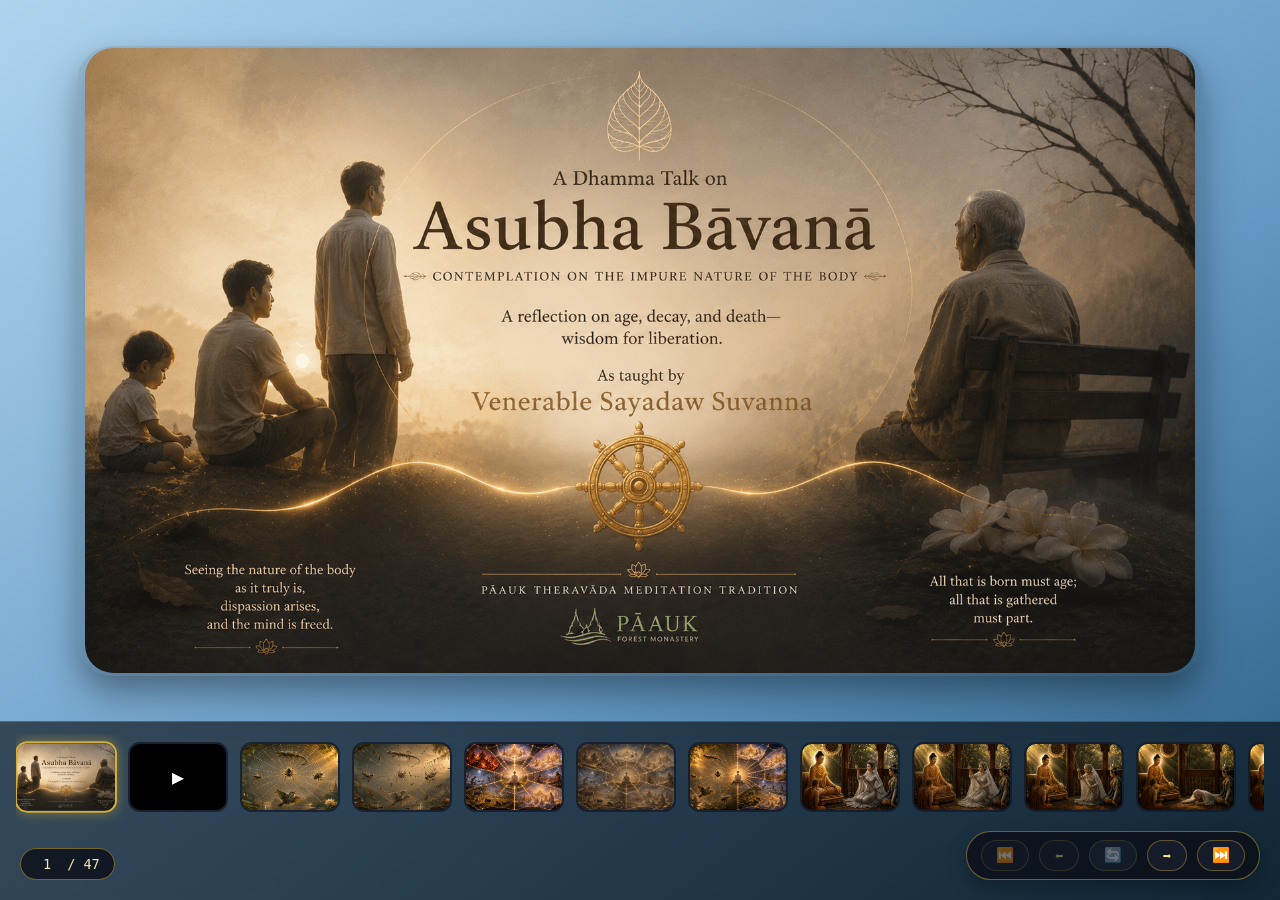
==== index.html @ 8c9eba2b "asubha" ====
<!DOCTYPE html>
<html lang="en">
<head>
  <meta charset="UTF-8">
  <meta name="viewport" content="width=device-width, initial-scale=1.0, user-scalable=no, viewport-fit=cover">
  <link rel="icon" type="image/jpeg" href="wheel.jpeg">
  <title>Paṭicca-Samuppāda · Duyên Khởi · Dhamma Talk</title>
  <style>
    * {
      margin: 0;
      padding: 0;
      box-sizing: border-box;
      user-select: none;
    }

    body {
      width: 100vw;
      height: 100vh;
      overflow: hidden;
      font-family: 'Segoe UI', 'Noto Sans', 'Cinzel', system-ui, -apple-system, BlinkMacSystemFont, sans-serif;
      background: linear-gradient(145deg, #b7defa 0%, #6ba2d0 60%, #2c6288 100%);
      transition: background 0.3s ease;
    }

    body.fullscreen-bg {
      background: #000000;
    }

    /* main container */
    .slideshow-container {
      position: fixed;
      top: 0;
      left: 0;
      width: 100%;
      height: 100%;
      overflow: hidden;
      display: flex;
      flex-direction: column;
    }

    /* featured image area */
    .featured-area {
      flex: 1;
      position: relative;
      min-height: 0;
      background: rgba(0, 0, 0, 0.05);
    }

    .slide {
      position: absolute;
      top: 0;
      left: 0;
      width: 100%;
      height: 100%;
      display: flex;
      align-items: center;
      justify-content: center;
      opacity: 0;
      transition: opacity 0.5s cubic-bezier(0.2, 0.9, 0.4, 1.1);
      pointer-events: none;
    }

    .slide.active {
      opacity: 1;
      pointer-events: auto;
      z-index: 10;
    }

    /* image wrapper — preserves aspect ratio, no crop, no stretch */
    .image-frame {
      max-width: 88vw;
      max-height: 70vh;
      width: auto;
      height: auto;
      display: flex;
      justify-content: center;
      align-items: center;
      background: rgba(0, 0, 0, 0.1);
      border-radius: 36px;
      padding: 8px;
      backdrop-filter: blur(4px);
      box-shadow: 0 20px 40px rgba(0, 0, 0, 0.25);
      transition: all 0.3s ease;
    }

    .image-frame.fullscreen {
      width: 100vw;
      height: 100vh;
      max-width: 100vw;
      max-height: 100vh;
      padding: 0;
      border-radius: 0;
      background: #000000;
      backdrop-filter: none;
      box-shadow: none;
    }

    .image-frame img {
      max-width: 100%;
      max-height: 70vh;
      width: auto;
      height: auto;
      object-fit: contain;
      border-radius: 28px;
      display: block;
      box-shadow: 0 12px 28px rgba(0, 0, 0, 0.2);
      transition: all 0.3s ease;
    }

    .image-frame video {
      max-width: 100%;
      max-height: 70vh;
      width: auto;
      height: auto;
      object-fit: contain;
      border-radius: 28px;
      display: block;
      box-shadow: 0 12px 28px rgba(0, 0, 0, 0.2);
      transition: all 0.3s ease;
    }

    .image-frame.fullscreen img,
    .image-frame.fullscreen video {
      width: 100%;
      height: 100%;
      max-width: 100%;
      max-height: 100%;
      object-fit: contain;
      object-position: center;
      border-radius: 0;
      box-shadow: none;
    }

    /* ===== HORIZONTAL CAROUSEL (MENU) ===== */
    .carousel-section {
      background: rgba(0, 0, 0, 0.6);
      backdrop-filter: blur(20px);
      border-top: 1px solid rgba(212, 175, 55, 0.3);
      padding: 12px 0;
      transition: all 0.3s ease;
    }

    .carousel-section.hidden {
      display: none;
    }

    .carousel-container {
      overflow-x: auto;
      overflow-y: hidden;
      scroll-behavior: smooth;
      -webkit-overflow-scrolling: touch;
      scrollbar-width: thin;
      scrollbar-color: #d4af37 #2a2a3a;
      margin: 0px 16px 64px 16px;
    }

    .carousel-container::-webkit-scrollbar {
      height: 5px;
    }

    .carousel-container::-webkit-scrollbar-track {
      background: #2a2a3a;
      border-radius: 10px;
    }

    .carousel-container::-webkit-scrollbar-thumb {
      background: #d4af37;
      border-radius: 10px;
    }

    .carousel-track {
      display: flex;
      gap: 12px;
      padding: 8px 0 12px 0;
      min-width: min-content;
    }

    .carousel-item {
      flex-shrink: 0;
      width: 100px;
      height: 70px;
      background: rgba(20, 25, 40, 0.8);
      border-radius: 12px;
      overflow: hidden;
      cursor: pointer;
      transition: all 0.2s ease;
      border: 2px solid transparent;
      display: flex;
      align-items: center;
      justify-content: center;
      position: relative;
    }

    .carousel-item:hover {
      transform: translateY(-3px);
      border-color: #d4af37aa;
    }

    .carousel-item.active {
      border-color: #d4af37;
      box-shadow: 0 0 12px rgba(212, 175, 55, 0.5);
      transform: scale(1.02);
    }

    .carousel-item img {
      width: 100%;
      height: 100%;
      object-fit: cover;
      pointer-events: none;
    }

    /* Video thumbnail overlay for carousel */
    .video-thumb {
      position: relative;
      width: 100%;
      height: 100%;
      background: #000;
      display: flex;
      align-items: center;
      justify-content: center;
    }

    .video-thumb img {
      width: 100%;
      height: 100%;
      object-fit: cover;
      opacity: 0.8;
    }

    .video-thumb::after {
      content: "▶";
      position: absolute;
      top: 50%;
      left: 50%;
      transform: translate(-50%, -50%);
      color: white;
      font-size: 20px;
      background: rgba(0, 0, 0, 0.6);
      width: 30px;
      height: 30px;
      border-radius: 50%;
      display: flex;
      align-items: center;
      justify-content: center;
      pointer-events: none;
      font-family: monospace;
    }

    /* navigation buttons */
    .nav-controls {
      position: fixed;
      bottom: 20px;
      right: 20px;
      z-index: 30;
      display: flex;
      gap: 10px;
      background: rgba(10, 14, 23, 0.8);
      backdrop-filter: blur(16px);
      padding: 8px 14px;
      border-radius: 50px;
      border: 1px solid rgba(212, 175, 55, 0.5);
      box-shadow: 0 8px 20px rgba(0, 0, 0, 0.3);
      transition: all 0.2s ease;
    }

    .nav-controls.hidden {
      opacity: 0;
      pointer-events: none;
    }

    button {
      background: rgba(25, 30, 45, 0.85);
      border: none;
      color: #ffdf88;
      font-size: 0.9rem;
      padding: 6px 14px;
      border-radius: 50px;
      cursor: pointer;
      font-family: 'Cinzel', 'Segoe UI', monospace;
      font-weight: 600;
      transition: all 0.25s cubic-bezier(0.2, 0.9, 0.4, 1.1);
      border: 1px solid rgba(212, 175, 55, 0.4);
      display: inline-flex;
      align-items: center;
      justify-content: center;
      gap: 5px;
      min-width: 40px;
    }

    button:hover:not(:disabled) {
      background: #d4af37;
      color: #1a1a2a;
      transform: translateY(-2px);
    }

    button:disabled {
      opacity: 0.4;
      cursor: not-allowed;
    }

    #linkBtn {
      background: rgba(35, 45, 65, 0.9);
    }

    /* slide counter */
    .slide-counter {
      position: fixed;
      bottom: 20px;
      left: 20px;
      background: rgba(10, 14, 23, 0.8);
      backdrop-filter: blur(16px);
      padding: 5px 14px;
      border-radius: 50px;
      color: #f0e6b0;
      font-family: 'Cinzel', monospace;
      font-size: 0.85rem;
      z-index: 30;
      border: 1px solid rgba(212, 175, 55, 0.5);
      display: flex;
      align-items: center;
      gap: 8px;
      pointer-events: auto;
    }

    .slide-counter.hidden {
      opacity: 0;
      pointer-events: none;
    }

    .counter-display {
      cursor: pointer;
      padding: 2px 8px;
      border-radius: 40px;
      transition: background 0.2s;
    }

    .counter-display:hover {
      background: rgba(212, 175, 55, 0.2);
    }

    .counter-input {
      background: rgba(0, 0, 0, 0.6);
      border: 1px solid #d4af37;
      color: #ffdf88;
      font-family: 'Cinzel', monospace;
      font-size: 0.85rem;
      padding: 3px 8px;
      border-radius: 40px;
      width: 60px;
      text-align: center;
      outline: none;
    }

    /* fullscreen adjustments */
    body.fullscreen-bg .carousel-section,
    body.fullscreen-bg .nav-controls:not(.hidden),
    body.fullscreen-bg .slide-counter:not(.hidden) {
      display: none;
    }

    body.fullscreen-bg .featured-area {
      flex: 1;
    }

    body.fullscreen-bg .image-frame {
      max-width: 100vw;
      max-height: 100vh;
    }

    @media (max-width: 768px) {
      .carousel-item {
        width: 70px;
        height: 50px;
      }
      .image-frame {
        max-height: 60vh;
      }
      .image-frame img,
      .image-frame video {
        max-height: 60vh;
      }
      button {
        padding: 5px 10px;
        font-size: 0.75rem;
        min-width: 34px;
      }
      .slide-counter {
        font-size: 0.7rem;
        padding: 4px 10px;
      }
      .video-thumb::after {
        width: 22px;
        height: 22px;
        font-size: 14px;
      }
    }
  </style>
</head>
<body>

<div class="slideshow-container" id="slideshowContainer">
  <div class="featured-area" id="featuredArea"></div>
  <div class="carousel-section" id="carouselSection">
    <div class="carousel-container" id="carouselContainer">
      <div class="carousel-track" id="carouselTrack"></div>
    </div>
  </div>
</div>

<div class="nav-controls">
  <button id="firstBtn" title="First slide">⏮️</button>
  <button id="prevBtn" title="Previous">⬅️</button>
  <button id="linkBtn" title="Match (space)">🔄</button>
  <button id="nextBtn" title="Next">➡️</button>
  <button id="lastBtn" title="Last">⏭️</button>
</div>
<div class="slide-counter" id="slideCounter">
  <span class="counter-display" id="counterDisplay">1</span>
  <span class="counter-sep">/</span>
  <span id="totalSlidesSpan">0</span>
</div>

<script>
  // ============================================================
  // FLEXIBLE IMAGE ARRAY — EDIT THIS FOR ANY DHAMMA TALK
  // ============================================================

  const imageUrls = [
    "cover.png",

    // ### ASUBHA: SPIDER, KHEMA AND 10-ASUBHA ###:
    "spider.mp4",
    "1-spider.png",
    "2-spider.png",
    "3-spider.png",
    "4-spider.png",
    "5-spider.png",
    "1-khema-young.png",
    "2-khema-midage.png",
    "3-khema-old.png",
    "4-khema-death.png",
    "5-khema-skeleton.png",
    "6-khema-all.png",
    "tenasubha.png",
    "32-1-kesa.png",
    "32-2-loma.png",
    "32-3-nakha.png",
    "32-4-danta.png",
    "32-5-taco.png",
    "32-6-mansam.png",
    "32-7-nharu.png",
    "32-8-atthi.png",
    "32-9-atthiminja.png",
    "32-10-vakka.png",
    "32-11-hadaya.png",
    "32-12-yakanam.png",
    "32-13-kilomakam.png",
    "32-14-pihakam.png",
    "32-15-papphasam.png",
    "32-16-antam.png",
    "32-17-antagunam.png",
    "32-18-udariyam.png",
    "32-19-karisam.png",
    "32-20-matthalumkam.png",
    "32-21-pittam.png",
    "32-22-semham.png",
    "32-23-pubbo.png",
    "32-24-lohitam.png",
    "32-25-sedo.png",
    "32-26-medo.png",
    "32-27-assu.png",
    "32-28-vasa.png",
    "32-29-khelo.png",
    "32-30-singhanika.png",
    "32-31-lasika.png",
    "32-32-muttam.png",


    // ### PATICCA-SAMUPPĀDA ###:
    // "menu.png",
    // "p1-sankhara.png", // avijja, tanha, sankhara
    // "p2-vinnana.png", // vinnana
    // "p3-namarupa.png", // nama-rupa
    // "p4-salayatana.png", // salayatana
    // "p5-phassa.png", // phassa
    // "p6-vedana.png", // vedana
    // "p7-tanha.png", // tanha
    // "p8-upadana.png", // upadana
    // "p9-bhava.png", // bhava
    // "p10-jati.png", // jati
    // "p11-cycle.png",
    // "p12transition.png",
    // "h1-vinnana.png", // vinnana
    // "h2-namarupa.png", // nama-rupa
    // "h3-abbuda.png", // abbuda
    // "h4-pesi.png", // pesi
    // "h5-ghana.png", // ghana
    // "h6-pancasakha.png", // pankasakha
    // "h7-garbhavastha.png", // garbhavastha
    // "h8-salayatana.png", // salayatana
    // "h9-phassa.png", // phassa
    // "h10-vedana.png", // vedana
    // "h11-tanha.png", // tanha
    // "h12-bhava.png", // bhava
    // "h13-jati.png", // jati
    // "h14-jara.png", // jara
    // "h15-byadhi.png", // byadhi
    // "h16-marana.png", // marana
    // "h17-soka.png", // soka, parideva, dukkha, domanassa, upayasa
    // "h18-cuti.png", // cuti citta
    // "h19-cycle.png",

    "thank.png"
  ];

  const TOTAL_SLIDES = imageUrls.length;

  // Helper: check if file is video
  function isVideoFile(filename) {
    const ext = filename.split('.').pop().toLowerCase();
    return ['mp4', 'webm', 'ogg', 'mov', 'avi', 'mkv'].includes(ext);
  }

  // Extract base name for linking
  function extractBaseName(filename) {
    const match = filename.match(/-([a-z]+)\.(png|jpg|jpeg|mp4|webm|mov)$/i);
    if (match) return match[1];
    const simpleMatch = filename.match(/([a-z]+)\.(png|jpg|jpeg|mp4|webm|mov)$/i);
    return simpleMatch ? simpleMatch[1] : null;
  }

  // Build linking map
  const slidesByName = {};
  for (let i = 0; i < TOTAL_SLIDES; i++) {
    const name = extractBaseName(imageUrls[i]);
    if (name) {
      if (!slidesByName[name]) slidesByName[name] = [];
      slidesByName[name].push(i);
    }
  }

  function getLinkedSlideIndex(currentIdx) {
    const filename = imageUrls[currentIdx];
    const baseName = extractBaseName(filename);
    if (!baseName || !slidesByName[baseName]) return -1;
    const matches = slidesByName[baseName];
    if (matches.length <= 1) return -1;
    const currentPos = matches.indexOf(currentIdx);
    const nextIdx = (currentPos + 1) % matches.length;
    return matches[nextIdx];
  }

  // URL and storage
  function getSlideFromURL() {
    const urlParams = new URLSearchParams(window.location.search);
    const slideParam = urlParams.get('slide');
    if (slideParam) {
      const slideNum = parseInt(slideParam, 10);
      if (!isNaN(slideNum) && slideNum >= 1 && slideNum <= TOTAL_SLIDES) return slideNum - 1;
    }
    const saved = localStorage.getItem('dhammaTalkLastSlide');
    if (saved) {
      const s = parseInt(saved, 10);
      if (!isNaN(s) && s >= 0 && s < TOTAL_SLIDES) return s;
    }
    return 0;
  }

  function updateURL(slideIndex) {
    const newUrl = new URL(window.location.href);
    newUrl.searchParams.set('slide', slideIndex + 1);
    window.history.pushState({}, '', newUrl);
    localStorage.setItem('dhammaTalkLastSlide', slideIndex);
  }

  // DOM elements
  const featuredArea = document.getElementById("featuredArea");
  const carouselTrack = document.getElementById("carouselTrack");
  const firstBtn = document.getElementById("firstBtn");
  const prevBtn = document.getElementById("prevBtn");
  const linkBtn = document.getElementById("linkBtn");
  const nextBtn = document.getElementById("nextBtn");
  const lastBtn = document.getElementById("lastBtn");
  const counterDisplay = document.getElementById("counterDisplay");
  const totalSlidesSpan = document.getElementById("totalSlidesSpan");
  const bodyEl = document.body;
  const navControls = document.querySelector(".nav-controls");
  const slideCounter = document.getElementById("slideCounter");
  const carouselSection = document.getElementById("carouselSection");

  let currentIndex = getSlideFromURL();
  let transitionLock = false;
  let editMode = false;
  let isFullscreen = false;

  // Build featured slides with image/video support
  function buildSlides() {
    featuredArea.innerHTML = "";
    for (let i = 0; i < TOTAL_SLIDES; i++) {
      const slide = document.createElement("div");
      slide.className = "slide";
      if (i === currentIndex) slide.classList.add("active");
      const frame = document.createElement("div");
      frame.className = "image-frame";

      const fileUrl = imageUrls[i];
      const isVideo = isVideoFile(fileUrl);

      if (isVideo) {
        const video = document.createElement("video");
        video.src = fileUrl;
        video.autoplay = false;
        video.loop = true;
        video.muted = true;
        video.playsInline = true;
        video.controls = true;
        video.style.maxWidth = "100%";
        video.style.maxHeight = "70vh";
        video.style.width = "auto";
        video.style.height = "auto";
        video.style.objectFit = "contain";
        frame.appendChild(video);
      } else {
        const img = document.createElement("img");
        img.src = fileUrl;
        img.alt = `Slide ${i + 1}`;
        img.onerror = function() {
          this.src = "https://placehold.co/1200x800/2a2a3a/d4af37?text=Missing";
        };
        frame.appendChild(img);
      }

      slide.appendChild(frame);
      featuredArea.appendChild(slide);
    }
    totalSlidesSpan.innerText = TOTAL_SLIDES;
    updateCounterDisplay();
  }

  // Build carousel preview with video thumbnails (using first frame via poster or img)
  function buildCarousel() {
    carouselTrack.innerHTML = "";
    for (let i = 0; i < TOTAL_SLIDES; i++) {
      const item = document.createElement("div");
      item.className = "carousel-item";
      if (i === currentIndex) item.classList.add("active");

      const fileUrl = imageUrls[i];
      const isVideo = isVideoFile(fileUrl);

      if (isVideo) {
        // For video: create div with play icon overlay, use video element to extract frame (or use img fallback)
        const thumbDiv = document.createElement("div");
        thumbDiv.className = "video-thumb";
        const video = document.createElement("video");
        video.src = fileUrl;
        video.muted = true;
        video.playsInline = true;
        video.preload = "metadata";
        video.style.width = "100%";
        video.style.height = "100%";
        video.style.objectFit = "cover";
        // Seek to first frame and capture as thumbnail
        video.addEventListener("loadeddata", function() {
          this.currentTime = 0.1;
        });
        video.addEventListener("seeked", function() {
          // Create canvas to capture frame
          const canvas = document.createElement("canvas");
          canvas.width = video.videoWidth;
          canvas.height = video.videoHeight;
          const ctx = canvas.getContext("2d");
          ctx.drawImage(video, 0, 0, canvas.width, canvas.height);
          const img = document.createElement("img");
          img.src = canvas.toDataURL();
          img.style.width = "100%";
          img.style.height = "100%";
          img.style.objectFit = "cover";
          thumbDiv.innerHTML = "";
          thumbDiv.appendChild(img);
          // Clean up
          video.pause();
        });
        video.load();
        thumbDiv.appendChild(video);
        item.appendChild(thumbDiv);
      } else {
        const img = document.createElement("img");
        img.src = fileUrl;
        img.alt = `thumb ${i+1}`;
        img.onerror = function() { this.src = "https://placehold.co/100x70/2a2a3a/d4af37?text=?"; };
        item.appendChild(img);
      }

      item.addEventListener("click", (function(idx) {
        return function() { if (!isFullscreen && !transitionLock) showSlide(idx); };
      })(i));
      carouselTrack.appendChild(item);
    }
  }

  function updateCarouselActive() {
    const items = document.querySelectorAll(".carousel-item");
    items.forEach((item, idx) => {
      if (idx === currentIndex) item.classList.add("active");
      else item.classList.remove("active");
    });
    const activeItem = items[currentIndex];
    if (activeItem && !isFullscreen) {
      activeItem.scrollIntoView({ behavior: "smooth", block: "nearest", inline: "center" });
    }
  }

  function updateCounterDisplay() {
    counterDisplay.innerText = currentIndex + 1;
  }

  function updateButtonsState() {
    // First button: disabled at first slide
    firstBtn.disabled = (currentIndex === 0);
    // Prev button: disabled at first slide
    prevBtn.disabled = (currentIndex === 0);
    // Next button: disabled at last slide
    nextBtn.disabled = (currentIndex === TOTAL_SLIDES - 1);
    // Last button: disabled at last slide
    lastBtn.disabled = (currentIndex === TOTAL_SLIDES - 1);
    // Link button: enabled only if there's a matching slide
    const linked = getLinkedSlideIndex(currentIndex);
    linkBtn.disabled = (linked === -1 || linked === currentIndex);
  }

  function showSlide(index, updateUrlParam = true) {
    if (transitionLock) return;
    if (index < 0) index = 0;
    if (index >= TOTAL_SLIDES) index = TOTAL_SLIDES - 1;
    if (index === currentIndex) return;

    transitionLock = true;
    const slides = document.querySelectorAll(".slide");
    if (!slides.length) { transitionLock = false; return; }

    if (isFullscreen) {
      slides[currentIndex]?.querySelector(".image-frame")?.classList.remove("fullscreen");
    }

    slides[currentIndex]?.classList.remove("active");
    slides[index]?.classList.add("active");

    if (isFullscreen) {
      slides[index]?.querySelector(".image-frame")?.classList.add("fullscreen");
    }

    currentIndex = index;
    updateCounterDisplay();
    updateButtonsState();
    updateCarouselActive();

    if (updateUrlParam) updateURL(currentIndex);

    setTimeout(() => { transitionLock = false; }, 500);
  }

  function firstSlide() { if (currentIndex !== 0) showSlide(0); }
  function prevSlide() { if (currentIndex > 0) showSlide(currentIndex - 1); }
  function nextSlide() { if (currentIndex + 1 < TOTAL_SLIDES) showSlide(currentIndex + 1); }
  function lastSlide() { if (currentIndex !== TOTAL_SLIDES - 1) showSlide(TOTAL_SLIDES - 1); }
  function jumpToLinked() {
    const linked = getLinkedSlideIndex(currentIndex);
    if (linked !== -1 && linked !== currentIndex) showSlide(linked);
  }

  // Fullscreen toggle
  function toggleFullscreen() {
    const slides = document.querySelectorAll(".slide");
    const activeSlide = slides[currentIndex];
    const imageFrame = activeSlide?.querySelector(".image-frame");

    isFullscreen = !isFullscreen;

    if (isFullscreen) {
      bodyEl.classList.add("fullscreen-bg");
      imageFrame?.classList.add("fullscreen");
      navControls.classList.add("hidden");
      slideCounter.classList.add("hidden");
      carouselSection.classList.add("hidden");
    } else {
      bodyEl.classList.remove("fullscreen-bg");
      imageFrame?.classList.remove("fullscreen");
      navControls.classList.remove("hidden");
      slideCounter.classList.remove("hidden");
      carouselSection.classList.remove("hidden");
    }
  }

  // Typeable counter
  function initTypeableCounter() {
    const parent = document.getElementById("slideCounter");
    const displaySpan = counterDisplay;
    displaySpan.addEventListener("click", (e) => {
      if (editMode || isFullscreen) return;
      e.stopPropagation();
      editMode = true;
      const input = document.createElement("input");
      input.type = "number";
      input.className = "counter-input";
      input.value = currentIndex + 1;
      input.min = 1;
      input.max = TOTAL_SLIDES;
      input.step = 1;
      parent.replaceChild(input, displaySpan);
      input.focus();
      input.select();

      function commit() {
        if (!editMode) return;
        let val = parseInt(input.value, 10);
        if (isNaN(val)) val = currentIndex + 1;
        val = Math.max(1, Math.min(TOTAL_SLIDES, val));
        const newIndex = val - 1;
        parent.replaceChild(displaySpan, input);
        editMode = false;
        if (newIndex !== currentIndex) showSlide(newIndex);
        else updateCounterDisplay();
      }
      input.addEventListener("blur", commit);
      input.addEventListener("keydown", (e) => {
        if (e.key === "Enter") { e.preventDefault(); commit(); }
        else if (e.key === "Escape") { parent.replaceChild(displaySpan, input); editMode = false; updateCounterDisplay(); }
      });
    });
  }

  // ========== KEYBOARD CONTROLS ==========
  function handleKeydown(e) {
    if (transitionLock || editMode) return;

    // Fullscreen toggle on 'f' or 'F'
    if (e.key === 'f' || e.key === 'F') {
      e.preventDefault();
      toggleFullscreen();
      return;
    }

    // Arrow keys navigation
    if (e.key === "ArrowRight") {
      e.preventDefault();
      nextSlide();
    } else if (e.key === "ArrowLeft") {
      e.preventDefault();
      prevSlide();
    } else if (e.key === "ArrowUp") {
      e.preventDefault();
      firstSlide();
    } else if (e.key === "ArrowDown") {
      e.preventDefault();
      lastSlide();
    } else if (e.key === " " || e.key === "Space") {
      if (!linkBtn.disabled) {
        e.preventDefault();
        jumpToLinked();
      }
    }
  }

  // Handle browser back/forward navigation
  function handlePopState() {
    const newSlide = getSlideFromURL();
    if (newSlide !== currentIndex) showSlide(newSlide, false); // Don't update URL again (already from URL)
  }

  // ========== Initialization ==========
  function init() {
    buildSlides();
    buildCarousel();
    initTypeableCounter();
    updateButtonsState();
    updateCarouselActive();

    window.addEventListener("keydown", handleKeydown);
    window.addEventListener("popstate", handlePopState);

    firstBtn.addEventListener("click", firstSlide);
    prevBtn.addEventListener("click", prevSlide);
    linkBtn.addEventListener("click", jumpToLinked);
    nextBtn.addEventListener("click", nextSlide);
    lastBtn.addEventListener("click", lastSlide);

    if (!new URLSearchParams(window.location.search).has('slide')) updateURL(currentIndex);
  }

  init();
</script>
</body>
</html>
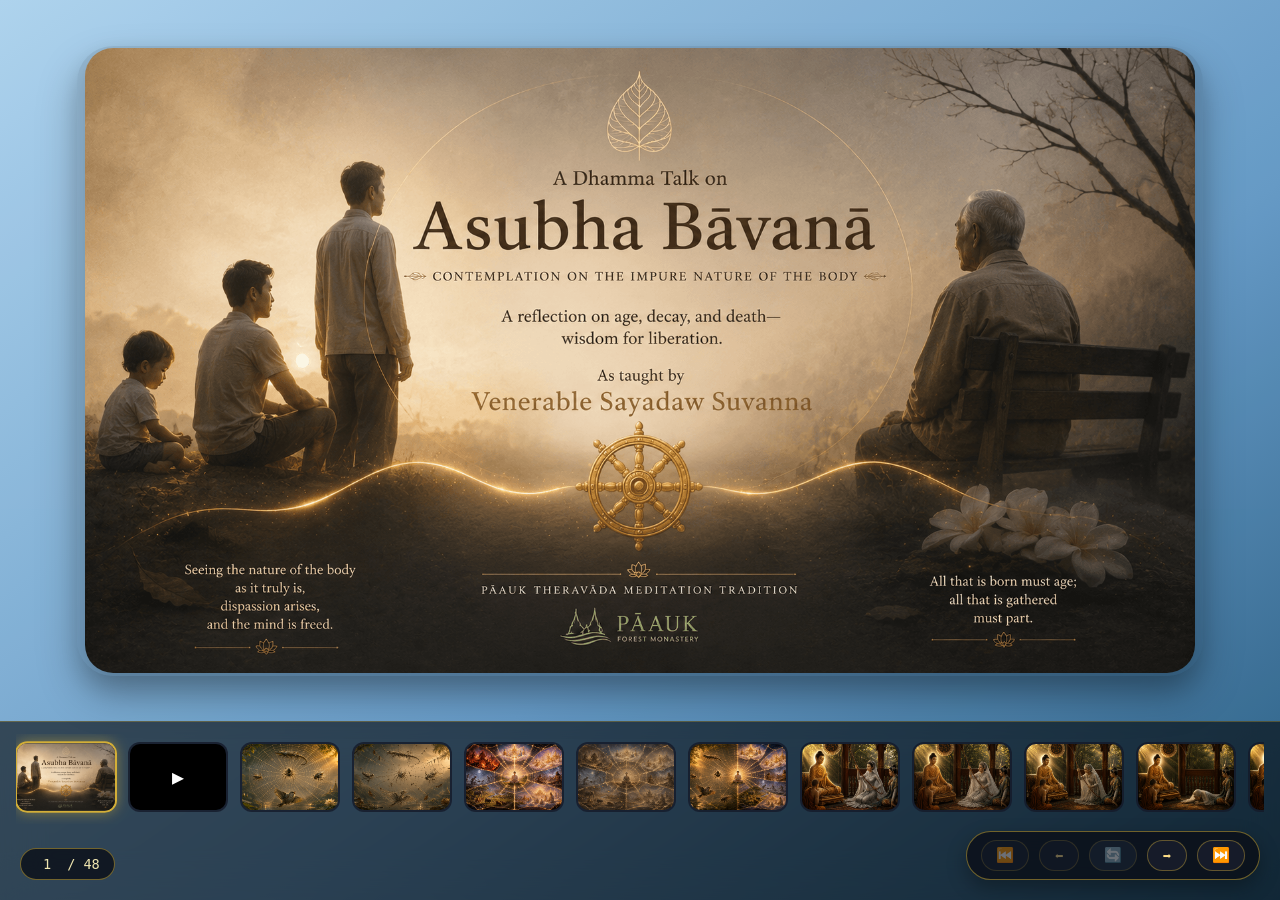
==== commit 50bb70f1: "asubha doke featured" ====
--- a/index.html
+++ b/index.html
@@ -441,6 +441,7 @@
     "4-khema-death.png",
     "5-khema-skeleton.png",
     "6-khema-all.png",
+    "asubha-doke-featured.png",
     "tenasubha.png",
     "32-1-kesa.png",
     "32-2-loma.png",
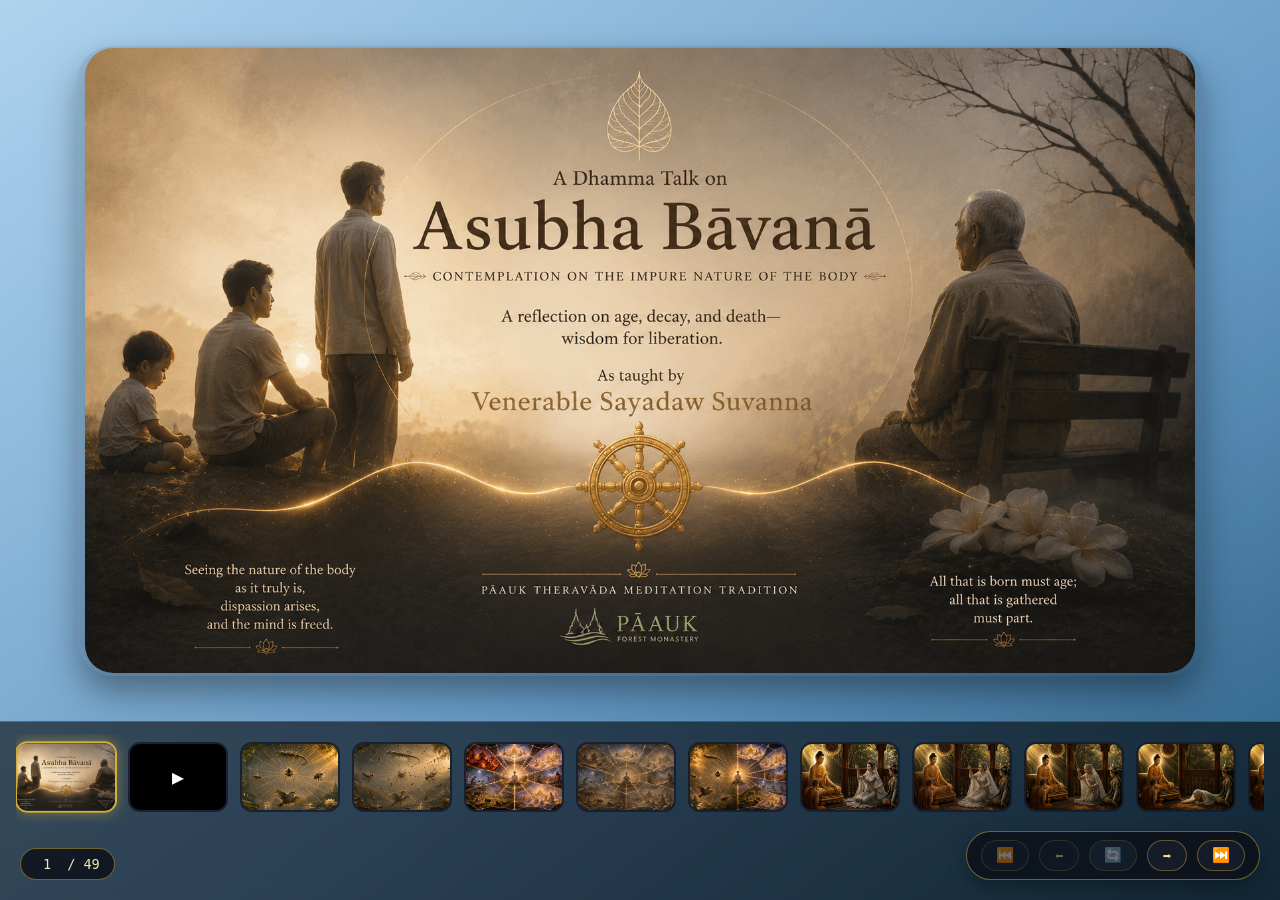
==== commit 2796762e: "oozing" ====
--- a/index.html
+++ b/index.html
@@ -441,6 +441,7 @@
     "4-khema-death.png",
     "5-khema-skeleton.png",
     "6-khema-all.png",
+    "oozing.png",
     "asubha-doke-featured.png",
     "tenasubha.png",
     "32-1-kesa.png",
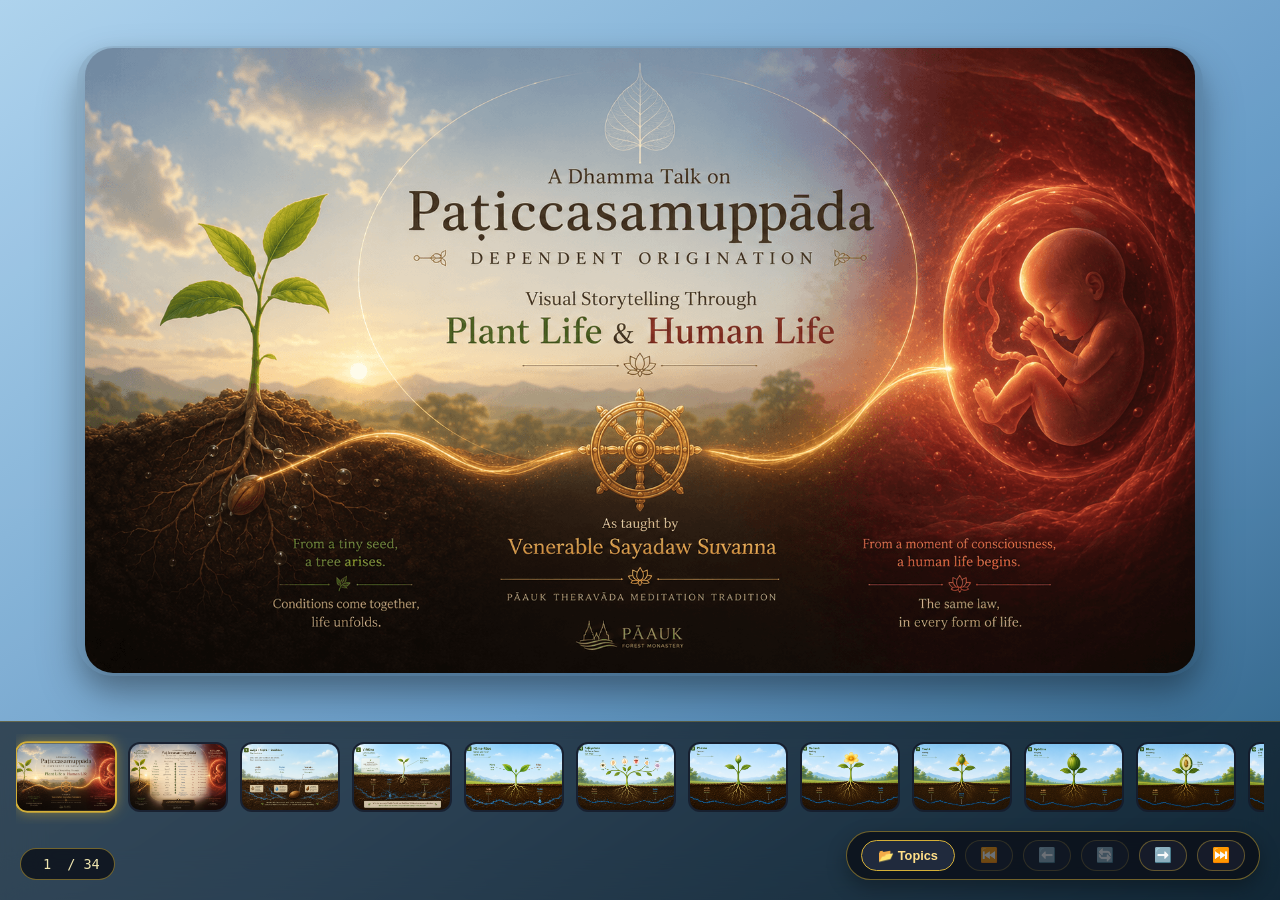
==== commit 0c65e07d: "all topics ven suvanna" ====
--- a/index.html
+++ b/index.html
@@ -1,896 +1,46 @@
 <!DOCTYPE html>
 <html lang="en">
 <head>
-  <meta charset="UTF-8">
-  <meta name="viewport" content="width=device-width, initial-scale=1.0, user-scalable=no, viewport-fit=cover">
-  <link rel="icon" type="image/jpeg" href="wheel.jpeg">
-  <title>Paṭicca-Samuppāda · Duyên Khởi · Dhamma Talk</title>
-  <style>
-    * {
-      margin: 0;
-      padding: 0;
-      box-sizing: border-box;
-      user-select: none;
-    }
-
-    body {
-      width: 100vw;
-      height: 100vh;
-      overflow: hidden;
-      font-family: 'Segoe UI', 'Noto Sans', 'Cinzel', system-ui, -apple-system, BlinkMacSystemFont, sans-serif;
-      background: linear-gradient(145deg, #b7defa 0%, #6ba2d0 60%, #2c6288 100%);
-      transition: background 0.3s ease;
-    }
-
-    body.fullscreen-bg {
-      background: #000000;
-    }
-
-    /* main container */
-    .slideshow-container {
-      position: fixed;
-      top: 0;
-      left: 0;
-      width: 100%;
-      height: 100%;
-      overflow: hidden;
-      display: flex;
-      flex-direction: column;
-    }
-
-    /* featured image area */
-    .featured-area {
-      flex: 1;
-      position: relative;
-      min-height: 0;
-      background: rgba(0, 0, 0, 0.05);
-    }
-
-    .slide {
-      position: absolute;
-      top: 0;
-      left: 0;
-      width: 100%;
-      height: 100%;
-      display: flex;
-      align-items: center;
-      justify-content: center;
-      opacity: 0;
-      transition: opacity 0.5s cubic-bezier(0.2, 0.9, 0.4, 1.1);
-      pointer-events: none;
-    }
-
-    .slide.active {
-      opacity: 1;
-      pointer-events: auto;
-      z-index: 10;
-    }
-
-    /* image wrapper — preserves aspect ratio, no crop, no stretch */
-    .image-frame {
-      max-width: 88vw;
-      max-height: 70vh;
-      width: auto;
-      height: auto;
-      display: flex;
-      justify-content: center;
-      align-items: center;
-      background: rgba(0, 0, 0, 0.1);
-      border-radius: 36px;
-      padding: 8px;
-      backdrop-filter: blur(4px);
-      box-shadow: 0 20px 40px rgba(0, 0, 0, 0.25);
-      transition: all 0.3s ease;
-    }
-
-    .image-frame.fullscreen {
-      width: 100vw;
-      height: 100vh;
-      max-width: 100vw;
-      max-height: 100vh;
-      padding: 0;
-      border-radius: 0;
-      background: #000000;
-      backdrop-filter: none;
-      box-shadow: none;
-    }
-
-    .image-frame img {
-      max-width: 100%;
-      max-height: 70vh;
-      width: auto;
-      height: auto;
-      object-fit: contain;
-      border-radius: 28px;
-      display: block;
-      box-shadow: 0 12px 28px rgba(0, 0, 0, 0.2);
-      transition: all 0.3s ease;
-    }
-
-    .image-frame video {
-      max-width: 100%;
-      max-height: 70vh;
-      width: auto;
-      height: auto;
-      object-fit: contain;
-      border-radius: 28px;
-      display: block;
-      box-shadow: 0 12px 28px rgba(0, 0, 0, 0.2);
-      transition: all 0.3s ease;
-    }
-
-    .image-frame.fullscreen img,
-    .image-frame.fullscreen video {
-      width: 100%;
-      height: 100%;
-      max-width: 100%;
-      max-height: 100%;
-      object-fit: contain;
-      object-position: center;
-      border-radius: 0;
-      box-shadow: none;
-    }
-
-    /* ===== HORIZONTAL CAROUSEL (MENU) ===== */
-    .carousel-section {
-      background: rgba(0, 0, 0, 0.6);
-      backdrop-filter: blur(20px);
-      border-top: 1px solid rgba(212, 175, 55, 0.3);
-      padding: 12px 0;
-      transition: all 0.3s ease;
-    }
-
-    .carousel-section.hidden {
-      display: none;
-    }
-
-    .carousel-container {
-      overflow-x: auto;
-      overflow-y: hidden;
-      scroll-behavior: smooth;
-      -webkit-overflow-scrolling: touch;
-      scrollbar-width: thin;
-      scrollbar-color: #d4af37 #2a2a3a;
-      margin: 0px 16px 64px 16px;
-    }
-
-    .carousel-container::-webkit-scrollbar {
-      height: 5px;
-    }
-
-    .carousel-container::-webkit-scrollbar-track {
-      background: #2a2a3a;
-      border-radius: 10px;
-    }
-
-    .carousel-container::-webkit-scrollbar-thumb {
-      background: #d4af37;
-      border-radius: 10px;
-    }
-
-    .carousel-track {
-      display: flex;
-      gap: 12px;
-      padding: 8px 0 12px 0;
-      min-width: min-content;
-    }
-
-    .carousel-item {
-      flex-shrink: 0;
-      width: 100px;
-      height: 70px;
-      background: rgba(20, 25, 40, 0.8);
-      border-radius: 12px;
-      overflow: hidden;
-      cursor: pointer;
-      transition: all 0.2s ease;
-      border: 2px solid transparent;
-      display: flex;
-      align-items: center;
-      justify-content: center;
-      position: relative;
-    }
-
-    .carousel-item:hover {
-      transform: translateY(-3px);
-      border-color: #d4af37aa;
-    }
-
-    .carousel-item.active {
-      border-color: #d4af37;
-      box-shadow: 0 0 12px rgba(212, 175, 55, 0.5);
-      transform: scale(1.02);
-    }
-
-    .carousel-item img {
-      width: 100%;
-      height: 100%;
-      object-fit: cover;
-      pointer-events: none;
-    }
-
-    /* Video thumbnail overlay for carousel */
-    .video-thumb {
-      position: relative;
-      width: 100%;
-      height: 100%;
-      background: #000;
-      display: flex;
-      align-items: center;
-      justify-content: center;
-    }
-
-    .video-thumb img {
-      width: 100%;
-      height: 100%;
-      object-fit: cover;
-      opacity: 0.8;
-    }
-
-    .video-thumb::after {
-      content: "▶";
-      position: absolute;
-      top: 50%;
-      left: 50%;
-      transform: translate(-50%, -50%);
-      color: white;
-      font-size: 20px;
-      background: rgba(0, 0, 0, 0.6);
-      width: 30px;
-      height: 30px;
-      border-radius: 50%;
-      display: flex;
-      align-items: center;
-      justify-content: center;
-      pointer-events: none;
-      font-family: monospace;
-    }
-
-    /* navigation buttons */
-    .nav-controls {
-      position: fixed;
-      bottom: 20px;
-      right: 20px;
-      z-index: 30;
-      display: flex;
-      gap: 10px;
-      background: rgba(10, 14, 23, 0.8);
-      backdrop-filter: blur(16px);
-      padding: 8px 14px;
-      border-radius: 50px;
-      border: 1px solid rgba(212, 175, 55, 0.5);
-      box-shadow: 0 8px 20px rgba(0, 0, 0, 0.3);
-      transition: all 0.2s ease;
-    }
-
-    .nav-controls.hidden {
-      opacity: 0;
-      pointer-events: none;
-    }
-
-    button {
-      background: rgba(25, 30, 45, 0.85);
-      border: none;
-      color: #ffdf88;
-      font-size: 0.9rem;
-      padding: 6px 14px;
-      border-radius: 50px;
-      cursor: pointer;
-      font-family: 'Cinzel', 'Segoe UI', monospace;
-      font-weight: 600;
-      transition: all 0.25s cubic-bezier(0.2, 0.9, 0.4, 1.1);
-      border: 1px solid rgba(212, 175, 55, 0.4);
-      display: inline-flex;
-      align-items: center;
-      justify-content: center;
-      gap: 5px;
-      min-width: 40px;
-    }
-
-    button:hover:not(:disabled) {
-      background: #d4af37;
-      color: #1a1a2a;
-      transform: translateY(-2px);
-    }
-
-    button:disabled {
-      opacity: 0.4;
-      cursor: not-allowed;
-    }
-
-    #linkBtn {
-      background: rgba(35, 45, 65, 0.9);
-    }
-
-    /* slide counter */
-    .slide-counter {
-      position: fixed;
-      bottom: 20px;
-      left: 20px;
-      background: rgba(10, 14, 23, 0.8);
-      backdrop-filter: blur(16px);
-      padding: 5px 14px;
-      border-radius: 50px;
-      color: #f0e6b0;
-      font-family: 'Cinzel', monospace;
-      font-size: 0.85rem;
-      z-index: 30;
-      border: 1px solid rgba(212, 175, 55, 0.5);
-      display: flex;
-      align-items: center;
-      gap: 8px;
-      pointer-events: auto;
-    }
-
-    .slide-counter.hidden {
-      opacity: 0;
-      pointer-events: none;
-    }
-
-    .counter-display {
-      cursor: pointer;
-      padding: 2px 8px;
-      border-radius: 40px;
-      transition: background 0.2s;
-    }
-
-    .counter-display:hover {
-      background: rgba(212, 175, 55, 0.2);
-    }
-
-    .counter-input {
-      background: rgba(0, 0, 0, 0.6);
-      border: 1px solid #d4af37;
-      color: #ffdf88;
-      font-family: 'Cinzel', monospace;
-      font-size: 0.85rem;
-      padding: 3px 8px;
-      border-radius: 40px;
-      width: 60px;
-      text-align: center;
-      outline: none;
-    }
-
-    /* fullscreen adjustments */
-    body.fullscreen-bg .carousel-section,
-    body.fullscreen-bg .nav-controls:not(.hidden),
-    body.fullscreen-bg .slide-counter:not(.hidden) {
-      display: none;
-    }
-
-    body.fullscreen-bg .featured-area {
-      flex: 1;
-    }
-
-    body.fullscreen-bg .image-frame {
-      max-width: 100vw;
-      max-height: 100vh;
-    }
-
-    @media (max-width: 768px) {
-      .carousel-item {
-        width: 70px;
-        height: 50px;
-      }
-      .image-frame {
-        max-height: 60vh;
-      }
-      .image-frame img,
-      .image-frame video {
-        max-height: 60vh;
-      }
-      button {
-        padding: 5px 10px;
-        font-size: 0.75rem;
-        min-width: 34px;
-      }
-      .slide-counter {
-        font-size: 0.7rem;
-        padding: 4px 10px;
-      }
-      .video-thumb::after {
-        width: 22px;
-        height: 22px;
-        font-size: 14px;
-      }
-    }
-  </style>
+  <meta charset="UTF-8" />
+  <meta name="viewport" content="width=device-width, initial-scale=1.0, user-scalable=no, viewport-fit=cover" />
+  <link rel="icon" type="image/jpeg" href="wheel.jpeg" />
+  <title>Dhamma Slides · topics.json</title>
+  <link rel="stylesheet" href="style.css" />
 </head>
 <body>
 
-<div class="slideshow-container" id="slideshowContainer">
-  <div class="featured-area" id="featuredArea"></div>
-  <div class="carousel-section" id="carouselSection">
-    <div class="carousel-container" id="carouselContainer">
-      <div class="carousel-track" id="carouselTrack"></div>
+  <div class="slideshow-container">
+    <div class="featured-area" id="featuredArea"></div>
+    <div class="carousel-section" id="carouselSection">
+      <div class="carousel-container" id="carouselContainer">
+        <div class="carousel-track" id="carouselTrack"></div>
+      </div>
     </div>
   </div>
-</div>
 
-<div class="nav-controls">
-  <button id="firstBtn" title="First slide">⏮️</button>
-  <button id="prevBtn" title="Previous">⬅️</button>
-  <button id="linkBtn" title="Match (space)">🔄</button>
-  <button id="nextBtn" title="Next">➡️</button>
-  <button id="lastBtn" title="Last">⏭️</button>
-</div>
-<div class="slide-counter" id="slideCounter">
-  <span class="counter-display" id="counterDisplay">1</span>
-  <span class="counter-sep">/</span>
-  <span id="totalSlidesSpan">0</span>
-</div>
+  <div class="nav-controls">
+    <button id="topicBtn">📂 Topics</button>
+    <button id="firstBtn">⏮️</button>
+    <button id="prevBtn">⬅️</button>
+    <button id="linkBtn">🔄</button>
+    <button id="nextBtn">➡️</button>
+    <button id="lastBtn">⏭️</button>
+  </div>
 
-<script>
-  // ============================================================
-  // FLEXIBLE IMAGE ARRAY — EDIT THIS FOR ANY DHAMMA TALK
-  // ============================================================
+  <div class="slide-counter">
+    <span class="counter-display" id="counterDisplay">1</span>
+    <span class="counter-sep">/</span>
+    <span id="totalSlidesSpan">0</span>
+  </div>
 
-  const imageUrls = [
-    "cover.png",
+  <div class="topic-overlay" id="topicOverlay">
+    <div class="topic-modal">
+      <h2>📖 Select Topic</h2>
+      <div class="topic-list" id="topicList"></div>
+      <button class="topic-close" id="topicCloseBtn">✕ Close</button>
+    </div>
+  </div>
 
-    // ### ASUBHA: SPIDER, KHEMA AND 10-ASUBHA ###:
-    "spider.mp4",
-    "1-spider.png",
-    "2-spider.png",
-    "3-spider.png",
-    "4-spider.png",
-    "5-spider.png",
-    "1-khema-young.png",
-    "2-khema-midage.png",
-    "3-khema-old.png",
-    "4-khema-death.png",
-    "5-khema-skeleton.png",
-    "6-khema-all.png",
-    "oozing.png",
-    "asubha-doke-featured.png",
-    "tenasubha.png",
-    "32-1-kesa.png",
-    "32-2-loma.png",
-    "32-3-nakha.png",
-    "32-4-danta.png",
-    "32-5-taco.png",
-    "32-6-mansam.png",
-    "32-7-nharu.png",
-    "32-8-atthi.png",
-    "32-9-atthiminja.png",
-    "32-10-vakka.png",
-    "32-11-hadaya.png",
-    "32-12-yakanam.png",
-    "32-13-kilomakam.png",
-    "32-14-pihakam.png",
-    "32-15-papphasam.png",
-    "32-16-antam.png",
-    "32-17-antagunam.png",
-    "32-18-udariyam.png",
-    "32-19-karisam.png",
-    "32-20-matthalumkam.png",
-    "32-21-pittam.png",
-    "32-22-semham.png",
-    "32-23-pubbo.png",
-    "32-24-lohitam.png",
-    "32-25-sedo.png",
-    "32-26-medo.png",
-    "32-27-assu.png",
-    "32-28-vasa.png",
-    "32-29-khelo.png",
-    "32-30-singhanika.png",
-    "32-31-lasika.png",
-    "32-32-muttam.png",
-
-
-    // ### PATICCA-SAMUPPĀDA ###:
-    // "menu.png",
-    // "p1-sankhara.png", // avijja, tanha, sankhara
-    // "p2-vinnana.png", // vinnana
-    // "p3-namarupa.png", // nama-rupa
-    // "p4-salayatana.png", // salayatana
-    // "p5-phassa.png", // phassa
-    // "p6-vedana.png", // vedana
-    // "p7-tanha.png", // tanha
-    // "p8-upadana.png", // upadana
-    // "p9-bhava.png", // bhava
-    // "p10-jati.png", // jati
-    // "p11-cycle.png",
-    // "p12transition.png",
-    // "h1-vinnana.png", // vinnana
-    // "h2-namarupa.png", // nama-rupa
-    // "h3-abbuda.png", // abbuda
-    // "h4-pesi.png", // pesi
-    // "h5-ghana.png", // ghana
-    // "h6-pancasakha.png", // pankasakha
-    // "h7-garbhavastha.png", // garbhavastha
-    // "h8-salayatana.png", // salayatana
-    // "h9-phassa.png", // phassa
-    // "h10-vedana.png", // vedana
-    // "h11-tanha.png", // tanha
-    // "h12-bhava.png", // bhava
-    // "h13-jati.png", // jati
-    // "h14-jara.png", // jara
-    // "h15-byadhi.png", // byadhi
-    // "h16-marana.png", // marana
-    // "h17-soka.png", // soka, parideva, dukkha, domanassa, upayasa
-    // "h18-cuti.png", // cuti citta
-    // "h19-cycle.png",
-
-    "thank.png"
-  ];
-
-  const TOTAL_SLIDES = imageUrls.length;
-
-  // Helper: check if file is video
-  function isVideoFile(filename) {
-    const ext = filename.split('.').pop().toLowerCase();
-    return ['mp4', 'webm', 'ogg', 'mov', 'avi', 'mkv'].includes(ext);
-  }
-
-  // Extract base name for linking
-  function extractBaseName(filename) {
-    const match = filename.match(/-([a-z]+)\.(png|jpg|jpeg|mp4|webm|mov)$/i);
-    if (match) return match[1];
-    const simpleMatch = filename.match(/([a-z]+)\.(png|jpg|jpeg|mp4|webm|mov)$/i);
-    return simpleMatch ? simpleMatch[1] : null;
-  }
-
-  // Build linking map
-  const slidesByName = {};
-  for (let i = 0; i < TOTAL_SLIDES; i++) {
-    const name = extractBaseName(imageUrls[i]);
-    if (name) {
-      if (!slidesByName[name]) slidesByName[name] = [];
-      slidesByName[name].push(i);
-    }
-  }
-
-  function getLinkedSlideIndex(currentIdx) {
-    const filename = imageUrls[currentIdx];
-    const baseName = extractBaseName(filename);
-    if (!baseName || !slidesByName[baseName]) return -1;
-    const matches = slidesByName[baseName];
-    if (matches.length <= 1) return -1;
-    const currentPos = matches.indexOf(currentIdx);
-    const nextIdx = (currentPos + 1) % matches.length;
-    return matches[nextIdx];
-  }
-
-  // URL and storage
-  function getSlideFromURL() {
-    const urlParams = new URLSearchParams(window.location.search);
-    const slideParam = urlParams.get('slide');
-    if (slideParam) {
-      const slideNum = parseInt(slideParam, 10);
-      if (!isNaN(slideNum) && slideNum >= 1 && slideNum <= TOTAL_SLIDES) return slideNum - 1;
-    }
-    const saved = localStorage.getItem('dhammaTalkLastSlide');
-    if (saved) {
-      const s = parseInt(saved, 10);
-      if (!isNaN(s) && s >= 0 && s < TOTAL_SLIDES) return s;
-    }
-    return 0;
-  }
-
-  function updateURL(slideIndex) {
-    const newUrl = new URL(window.location.href);
-    newUrl.searchParams.set('slide', slideIndex + 1);
-    window.history.pushState({}, '', newUrl);
-    localStorage.setItem('dhammaTalkLastSlide', slideIndex);
-  }
-
-  // DOM elements
-  const featuredArea = document.getElementById("featuredArea");
-  const carouselTrack = document.getElementById("carouselTrack");
-  const firstBtn = document.getElementById("firstBtn");
-  const prevBtn = document.getElementById("prevBtn");
-  const linkBtn = document.getElementById("linkBtn");
-  const nextBtn = document.getElementById("nextBtn");
-  const lastBtn = document.getElementById("lastBtn");
-  const counterDisplay = document.getElementById("counterDisplay");
-  const totalSlidesSpan = document.getElementById("totalSlidesSpan");
-  const bodyEl = document.body;
-  const navControls = document.querySelector(".nav-controls");
-  const slideCounter = document.getElementById("slideCounter");
-  const carouselSection = document.getElementById("carouselSection");
-
-  let currentIndex = getSlideFromURL();
-  let transitionLock = false;
-  let editMode = false;
-  let isFullscreen = false;
-
-  // Build featured slides with image/video support
-  function buildSlides() {
-    featuredArea.innerHTML = "";
-    for (let i = 0; i < TOTAL_SLIDES; i++) {
-      const slide = document.createElement("div");
-      slide.className = "slide";
-      if (i === currentIndex) slide.classList.add("active");
-      const frame = document.createElement("div");
-      frame.className = "image-frame";
-
-      const fileUrl = imageUrls[i];
-      const isVideo = isVideoFile(fileUrl);
-
-      if (isVideo) {
-        const video = document.createElement("video");
-        video.src = fileUrl;
-        video.autoplay = false;
-        video.loop = true;
-        video.muted = true;
-        video.playsInline = true;
-        video.controls = true;
-        video.style.maxWidth = "100%";
-        video.style.maxHeight = "70vh";
-        video.style.width = "auto";
-        video.style.height = "auto";
-        video.style.objectFit = "contain";
-        frame.appendChild(video);
-      } else {
-        const img = document.createElement("img");
-        img.src = fileUrl;
-        img.alt = `Slide ${i + 1}`;
-        img.onerror = function() {
-          this.src = "https://placehold.co/1200x800/2a2a3a/d4af37?text=Missing";
-        };
-        frame.appendChild(img);
-      }
-
-      slide.appendChild(frame);
-      featuredArea.appendChild(slide);
-    }
-    totalSlidesSpan.innerText = TOTAL_SLIDES;
-    updateCounterDisplay();
-  }
-
-  // Build carousel preview with video thumbnails (using first frame via poster or img)
-  function buildCarousel() {
-    carouselTrack.innerHTML = "";
-    for (let i = 0; i < TOTAL_SLIDES; i++) {
-      const item = document.createElement("div");
-      item.className = "carousel-item";
-      if (i === currentIndex) item.classList.add("active");
-
-      const fileUrl = imageUrls[i];
-      const isVideo = isVideoFile(fileUrl);
-
-      if (isVideo) {
-        // For video: create div with play icon overlay, use video element to extract frame (or use img fallback)
-        const thumbDiv = document.createElement("div");
-        thumbDiv.className = "video-thumb";
-        const video = document.createElement("video");
-        video.src = fileUrl;
-        video.muted = true;
-        video.playsInline = true;
-        video.preload = "metadata";
-        video.style.width = "100%";
-        video.style.height = "100%";
-        video.style.objectFit = "cover";
-        // Seek to first frame and capture as thumbnail
-        video.addEventListener("loadeddata", function() {
-          this.currentTime = 0.1;
-        });
-        video.addEventListener("seeked", function() {
-          // Create canvas to capture frame
-          const canvas = document.createElement("canvas");
-          canvas.width = video.videoWidth;
-          canvas.height = video.videoHeight;
-          const ctx = canvas.getContext("2d");
-          ctx.drawImage(video, 0, 0, canvas.width, canvas.height);
-          const img = document.createElement("img");
-          img.src = canvas.toDataURL();
-          img.style.width = "100%";
-          img.style.height = "100%";
-          img.style.objectFit = "cover";
-          thumbDiv.innerHTML = "";
-          thumbDiv.appendChild(img);
-          // Clean up
-          video.pause();
-        });
-        video.load();
-        thumbDiv.appendChild(video);
-        item.appendChild(thumbDiv);
-      } else {
-        const img = document.createElement("img");
-        img.src = fileUrl;
-        img.alt = `thumb ${i+1}`;
-        img.onerror = function() { this.src = "https://placehold.co/100x70/2a2a3a/d4af37?text=?"; };
-        item.appendChild(img);
-      }
-
-      item.addEventListener("click", (function(idx) {
-        return function() { if (!isFullscreen && !transitionLock) showSlide(idx); };
-      })(i));
-      carouselTrack.appendChild(item);
-    }
-  }
-
-  function updateCarouselActive() {
-    const items = document.querySelectorAll(".carousel-item");
-    items.forEach((item, idx) => {
-      if (idx === currentIndex) item.classList.add("active");
-      else item.classList.remove("active");
-    });
-    const activeItem = items[currentIndex];
-    if (activeItem && !isFullscreen) {
-      activeItem.scrollIntoView({ behavior: "smooth", block: "nearest", inline: "center" });
-    }
-  }
-
-  function updateCounterDisplay() {
-    counterDisplay.innerText = currentIndex + 1;
-  }
-
-  function updateButtonsState() {
-    // First button: disabled at first slide
-    firstBtn.disabled = (currentIndex === 0);
-    // Prev button: disabled at first slide
-    prevBtn.disabled = (currentIndex === 0);
-    // Next button: disabled at last slide
-    nextBtn.disabled = (currentIndex === TOTAL_SLIDES - 1);
-    // Last button: disabled at last slide
-    lastBtn.disabled = (currentIndex === TOTAL_SLIDES - 1);
-    // Link button: enabled only if there's a matching slide
-    const linked = getLinkedSlideIndex(currentIndex);
-    linkBtn.disabled = (linked === -1 || linked === currentIndex);
-  }
-
-  function showSlide(index, updateUrlParam = true) {
-    if (transitionLock) return;
-    if (index < 0) index = 0;
-    if (index >= TOTAL_SLIDES) index = TOTAL_SLIDES - 1;
-    if (index === currentIndex) return;
-
-    transitionLock = true;
-    const slides = document.querySelectorAll(".slide");
-    if (!slides.length) { transitionLock = false; return; }
-
-    if (isFullscreen) {
-      slides[currentIndex]?.querySelector(".image-frame")?.classList.remove("fullscreen");
-    }
-
-    slides[currentIndex]?.classList.remove("active");
-    slides[index]?.classList.add("active");
-
-    if (isFullscreen) {
-      slides[index]?.querySelector(".image-frame")?.classList.add("fullscreen");
-    }
-
-    currentIndex = index;
-    updateCounterDisplay();
-    updateButtonsState();
-    updateCarouselActive();
-
-    if (updateUrlParam) updateURL(currentIndex);
-
-    setTimeout(() => { transitionLock = false; }, 500);
-  }
-
-  function firstSlide() { if (currentIndex !== 0) showSlide(0); }
-  function prevSlide() { if (currentIndex > 0) showSlide(currentIndex - 1); }
-  function nextSlide() { if (currentIndex + 1 < TOTAL_SLIDES) showSlide(currentIndex + 1); }
-  function lastSlide() { if (currentIndex !== TOTAL_SLIDES - 1) showSlide(TOTAL_SLIDES - 1); }
-  function jumpToLinked() {
-    const linked = getLinkedSlideIndex(currentIndex);
-    if (linked !== -1 && linked !== currentIndex) showSlide(linked);
-  }
-
-  // Fullscreen toggle
-  function toggleFullscreen() {
-    const slides = document.querySelectorAll(".slide");
-    const activeSlide = slides[currentIndex];
-    const imageFrame = activeSlide?.querySelector(".image-frame");
-
-    isFullscreen = !isFullscreen;
-
-    if (isFullscreen) {
-      bodyEl.classList.add("fullscreen-bg");
-      imageFrame?.classList.add("fullscreen");
-      navControls.classList.add("hidden");
-      slideCounter.classList.add("hidden");
-      carouselSection.classList.add("hidden");
-    } else {
-      bodyEl.classList.remove("fullscreen-bg");
-      imageFrame?.classList.remove("fullscreen");
-      navControls.classList.remove("hidden");
-      slideCounter.classList.remove("hidden");
-      carouselSection.classList.remove("hidden");
-    }
-  }
-
-  // Typeable counter
-  function initTypeableCounter() {
-    const parent = document.getElementById("slideCounter");
-    const displaySpan = counterDisplay;
-    displaySpan.addEventListener("click", (e) => {
-      if (editMode || isFullscreen) return;
-      e.stopPropagation();
-      editMode = true;
-      const input = document.createElement("input");
-      input.type = "number";
-      input.className = "counter-input";
-      input.value = currentIndex + 1;
-      input.min = 1;
-      input.max = TOTAL_SLIDES;
-      input.step = 1;
-      parent.replaceChild(input, displaySpan);
-      input.focus();
-      input.select();
-
-      function commit() {
-        if (!editMode) return;
-        let val = parseInt(input.value, 10);
-        if (isNaN(val)) val = currentIndex + 1;
-        val = Math.max(1, Math.min(TOTAL_SLIDES, val));
-        const newIndex = val - 1;
-        parent.replaceChild(displaySpan, input);
-        editMode = false;
-        if (newIndex !== currentIndex) showSlide(newIndex);
-        else updateCounterDisplay();
-      }
-      input.addEventListener("blur", commit);
-      input.addEventListener("keydown", (e) => {
-        if (e.key === "Enter") { e.preventDefault(); commit(); }
-        else if (e.key === "Escape") { parent.replaceChild(displaySpan, input); editMode = false; updateCounterDisplay(); }
-      });
-    });
-  }
-
-  // ========== KEYBOARD CONTROLS ==========
-  function handleKeydown(e) {
-    if (transitionLock || editMode) return;
-
-    // Fullscreen toggle on 'f' or 'F'
-    if (e.key === 'f' || e.key === 'F') {
-      e.preventDefault();
-      toggleFullscreen();
-      return;
-    }
-
-    // Arrow keys navigation
-    if (e.key === "ArrowRight") {
-      e.preventDefault();
-      nextSlide();
-    } else if (e.key === "ArrowLeft") {
-      e.preventDefault();
-      prevSlide();
-    } else if (e.key === "ArrowUp") {
-      e.preventDefault();
-      firstSlide();
-    } else if (e.key === "ArrowDown") {
-      e.preventDefault();
-      lastSlide();
-    } else if (e.key === " " || e.key === "Space") {
-      if (!linkBtn.disabled) {
-        e.preventDefault();
-        jumpToLinked();
-      }
-    }
-  }
-
-  // Handle browser back/forward navigation
-  function handlePopState() {
-    const newSlide = getSlideFromURL();
-    if (newSlide !== currentIndex) showSlide(newSlide, false); // Don't update URL again (already from URL)
-  }
-
-  // ========== Initialization ==========
-  function init() {
-    buildSlides();
-    buildCarousel();
-    initTypeableCounter();
-    updateButtonsState();
-    updateCarouselActive();
-
-    window.addEventListener("keydown", handleKeydown);
-    window.addEventListener("popstate", handlePopState);
-
-    firstBtn.addEventListener("click", firstSlide);
-    prevBtn.addEventListener("click", prevSlide);
-    linkBtn.addEventListener("click", jumpToLinked);
-    nextBtn.addEventListener("click", nextSlide);
-    lastBtn.addEventListener("click", lastSlide);
-
-    if (!new URLSearchParams(window.location.search).has('slide')) updateURL(currentIndex);
-  }
-
-  init();
-</script>
+  <script src="main.js"></script>
 </body>
 </html>
--- a/style.css
+++ b/style.css
@@ -0,0 +1,503 @@
+* {
+  margin: 0;
+  padding: 0;
+  box-sizing: border-box;
+  user-select: none;
+}
+
+body {
+  width: 100vw;
+  height: 100vh;
+  overflow: hidden;
+  font-family: 'Segoe UI', 'Noto Sans', system-ui, sans-serif;
+  background: linear-gradient(145deg, #b7defa 0%, #6ba2d0 60%, #2c6288 100%);
+  transition: background 0.3s ease;
+}
+
+body.fullscreen-bg {
+  background: #000;
+}
+
+.slideshow-container {
+  position: fixed;
+  top: 0;
+  left: 0;
+  width: 100%;
+  height: 100%;
+  display: flex;
+  flex-direction: column;
+  overflow: hidden;
+}
+
+.featured-area {
+  flex: 1;
+  position: relative;
+  min-height: 0;
+  background: rgba(0, 0, 0, 0.05);
+}
+
+.slide {
+  position: absolute;
+  top: 0;
+  left: 0;
+  width: 100%;
+  height: 100%;
+  display: flex;
+  align-items: center;
+  justify-content: center;
+  opacity: 0;
+  transition: opacity 0.5s cubic-bezier(0.2, 0.9, 0.4, 1.1);
+  pointer-events: none;
+}
+
+.slide.active {
+  opacity: 1;
+  pointer-events: auto;
+  z-index: 10;
+}
+
+.image-frame {
+  max-width: 88vw;
+  max-height: 70vh;
+  width: auto;
+  height: auto;
+  display: flex;
+  justify-content: center;
+  align-items: center;
+  background: rgba(0, 0, 0, 0.1);
+  border-radius: 36px;
+  padding: 8px;
+  backdrop-filter: blur(4px);
+  box-shadow: 0 20px 40px rgba(0, 0, 0, 0.25);
+  transition: all 0.3s ease;
+}
+
+.image-frame.fullscreen {
+  width: 100vw;
+  height: 100vh;
+  max-width: 100vw;
+  max-height: 100vh;
+  padding: 0;
+  border-radius: 0;
+  background: #000;
+  backdrop-filter: none;
+  box-shadow: none;
+}
+
+.image-frame img,
+.image-frame video {
+  max-width: 100%;
+  max-height: 70vh;
+  width: auto;
+  height: auto;
+  object-fit: contain;
+  border-radius: 28px;
+  display: block;
+  box-shadow: 0 12px 28px rgba(0, 0, 0, 0.2);
+  transition: all 0.3s ease;
+}
+
+.image-frame.fullscreen img,
+.image-frame.fullscreen video {
+  width: 100%;
+  height: 100%;
+  max-width: 100%;
+  max-height: 100%;
+  object-fit: contain;
+  object-position: center;
+  border-radius: 0;
+  box-shadow: none;
+}
+
+.carousel-section {
+  background: rgba(0, 0, 0, 0.6);
+  backdrop-filter: blur(20px);
+  border-top: 1px solid rgba(212, 175, 55, 0.3);
+  padding: 12px 0;
+  transition: all 0.3s ease;
+}
+
+.carousel-section.hidden {
+  display: none;
+}
+
+.carousel-container {
+  overflow-x: auto;
+  overflow-y: hidden;
+  scroll-behavior: smooth;
+  -webkit-overflow-scrolling: touch;
+  scrollbar-width: thin;
+  scrollbar-color: #d4af37 #2a2a3a;
+  margin: 0 16px 64px 16px;
+}
+
+.carousel-container::-webkit-scrollbar {
+  height: 5px;
+}
+
+.carousel-container::-webkit-scrollbar-track {
+  background: #2a2a3a;
+  border-radius: 10px;
+}
+
+.carousel-container::-webkit-scrollbar-thumb {
+  background: #d4af37;
+  border-radius: 10px;
+}
+
+.carousel-track {
+  display: flex;
+  gap: 12px;
+  padding: 8px 0 12px 0;
+  min-width: min-content;
+}
+
+.carousel-item {
+  flex-shrink: 0;
+  width: 100px;
+  height: 70px;
+  background: rgba(20, 25, 40, 0.8);
+  border-radius: 12px;
+  overflow: hidden;
+  cursor: pointer;
+  transition: all 0.2s ease;
+  border: 2px solid transparent;
+  display: flex;
+  align-items: center;
+  justify-content: center;
+  position: relative;
+}
+
+.carousel-item:hover {
+  transform: translateY(-3px);
+  border-color: #d4af37aa;
+}
+
+.carousel-item.active {
+  border-color: #d4af37;
+  box-shadow: 0 0 12px rgba(212, 175, 55, 0.5);
+  transform: scale(1.02);
+}
+
+.carousel-item img {
+  width: 100%;
+  height: 100%;
+  object-fit: cover;
+  pointer-events: none;
+}
+
+.video-thumb {
+  position: relative;
+  width: 100%;
+  height: 100%;
+  background: #000;
+  display: flex;
+  align-items: center;
+  justify-content: center;
+}
+
+.video-thumb img {
+  width: 100%;
+  height: 100%;
+  object-fit: cover;
+  opacity: 0.8;
+}
+
+.video-thumb::after {
+  content: "▶";
+  position: absolute;
+  top: 50%;
+  left: 50%;
+  transform: translate(-50%, -50%);
+  color: #fff;
+  font-size: 20px;
+  background: rgba(0, 0, 0, 0.6);
+  width: 30px;
+  height: 30px;
+  border-radius: 50%;
+  display: flex;
+  align-items: center;
+  justify-content: center;
+  pointer-events: none;
+  font-family: monospace;
+}
+
+.nav-controls {
+  position: fixed;
+  bottom: 20px;
+  right: 20px;
+  z-index: 30;
+  display: flex;
+  gap: 10px;
+  background: rgba(10, 14, 23, 0.8);
+  backdrop-filter: blur(16px);
+  padding: 8px 14px;
+  border-radius: 50px;
+  border: 1px solid rgba(212, 175, 55, 0.5);
+  box-shadow: 0 8px 20px rgba(0, 0, 0, 0.3);
+  transition: all 0.2s ease;
+}
+
+.nav-controls.hidden {
+  opacity: 0;
+  pointer-events: none;
+}
+
+button {
+  background: rgba(25, 30, 45, 0.85);
+  border: none;
+  color: #ffdf88;
+  font-size: 0.9rem;
+  padding: 6px 14px;
+  border-radius: 50px;
+  cursor: pointer;
+  font-weight: 600;
+  transition: all 0.25s cubic-bezier(0.2, 0.9, 0.4, 1.1);
+  border: 1px solid rgba(212, 175, 55, 0.4);
+  display: inline-flex;
+  align-items: center;
+  justify-content: center;
+  gap: 5px;
+  min-width: 40px;
+}
+
+button:hover:not(:disabled) {
+  background: #d4af37;
+  color: #1a1a2a;
+  transform: translateY(-2px);
+}
+
+button:disabled {
+  opacity: 0.4;
+  cursor: not-allowed;
+}
+
+#topicBtn {
+  background: rgba(35, 45, 65, 0.9);
+  border-color: #d4af37;
+  font-size: 0.8rem;
+  padding: 6px 16px;
+}
+
+#topicBtn:hover:not(:disabled) {
+  background: #d4af37;
+  color: #1a1a2a;
+}
+
+.slide-counter {
+  position: fixed;
+  bottom: 20px;
+  left: 20px;
+  background: rgba(10, 14, 23, 0.8);
+  backdrop-filter: blur(16px);
+  padding: 5px 14px;
+  border-radius: 50px;
+  color: #f0e6b0;
+  font-family: 'Cinzel', monospace;
+  font-size: 0.85rem;
+  z-index: 30;
+  border: 1px solid rgba(212, 175, 55, 0.5);
+  display: flex;
+  align-items: center;
+  gap: 8px;
+  pointer-events: auto;
+}
+
+.slide-counter.hidden {
+  opacity: 0;
+  pointer-events: none;
+}
+
+.counter-display {
+  cursor: pointer;
+  padding: 2px 8px;
+  border-radius: 40px;
+  transition: background 0.2s;
+}
+
+.counter-display:hover {
+  background: rgba(212, 175, 55, 0.2);
+}
+
+.counter-input {
+  background: rgba(0, 0, 0, 0.6);
+  border: 1px solid #d4af37;
+  color: #ffdf88;
+  font-family: 'Cinzel', monospace;
+  font-size: 0.85rem;
+  padding: 3px 8px;
+  border-radius: 40px;
+  width: 60px;
+  text-align: center;
+  outline: none;
+}
+
+.topic-overlay {
+  position: fixed;
+  top: 0;
+  left: 0;
+  width: 100%;
+  height: 100%;
+  background: rgba(0, 0, 0, 0.7);
+  backdrop-filter: blur(12px);
+  z-index: 100;
+  display: none;
+  align-items: center;
+  justify-content: center;
+}
+
+.topic-overlay.open {
+  display: flex;
+}
+
+.topic-modal {
+  background: rgba(20, 25, 40, 0.95);
+  border: 1px solid rgba(212, 175, 55, 0.4);
+  border-radius: 30px;
+  padding: 35px 45px;
+  max-width: 500px;
+  width: 90%;
+  max-height: 80vh;
+  overflow-y: auto;
+  box-shadow: 0 30px 60px rgba(0, 0, 0, 0.6);
+  animation: slideUp 0.3s cubic-bezier(0.2, 0.9, 0.4, 1.1);
+}
+
+.topic-modal h2 {
+  color: #d4af37;
+  font-family: 'Cinzel', serif;
+  font-size: 1.4rem;
+  text-align: center;
+  margin-bottom: 20px;
+  letter-spacing: 2px;
+  border-bottom: 1px solid rgba(212, 175, 55, 0.2);
+  padding-bottom: 12px;
+}
+
+.topic-list {
+  display: flex;
+  flex-direction: column;
+  gap: 8px;
+}
+
+.topic-item {
+  background: rgba(255, 255, 255, 0.05);
+  border: 1px solid rgba(212, 175, 55, 0.15);
+  border-radius: 16px;
+  padding: 14px 20px;
+  color: #f0e6d0;
+  font-size: 1rem;
+  cursor: pointer;
+  transition: all 0.2s ease;
+  display: flex;
+  justify-content: space-between;
+  align-items: center;
+}
+
+.topic-item:hover {
+  background: rgba(212, 175, 55, 0.15);
+  border-color: #d4af37;
+  transform: translateX(4px);
+}
+
+.topic-item.active {
+  background: rgba(212, 175, 55, 0.2);
+  border-color: #d4af37;
+  color: #ffdf88;
+}
+
+.topic-item .badge {
+  background: rgba(212, 175, 55, 0.2);
+  color: #d4af37;
+  padding: 2px 12px;
+  border-radius: 40px;
+  font-size: 0.75rem;
+  font-weight: 600;
+}
+
+.topic-close {
+  display: block;
+  margin: 20px auto 0;
+  background: rgba(212, 175, 55, 0.15);
+  border: 1px solid rgba(212, 175, 55, 0.3);
+  color: #d4af37;
+  padding: 10px 30px;
+  border-radius: 50px;
+  font-size: 0.9rem;
+  cursor: pointer;
+  transition: all 0.2s ease;
+  font-family: 'Cinzel', serif;
+}
+
+.topic-close:hover {
+  background: #d4af37;
+  color: #1a1a2a;
+}
+
+.topic-empty {
+  color: #888;
+  text-align: center;
+  padding: 30px 0;
+  font-style: italic;
+}
+
+.loading-spinner {
+  color: #d4af37;
+  text-align: center;
+  padding: 20px;
+  font-size: 1.1rem;
+}
+
+@keyframes slideUp {
+  from {
+    opacity: 0;
+    transform: translateY(30px);
+  }
+
+  to {
+    opacity: 1;
+    transform: translateY(0);
+  }
+}
+
+body.fullscreen-bg .carousel-section,
+body.fullscreen-bg .nav-controls:not(.hidden),
+body.fullscreen-bg .slide-counter:not(.hidden) {
+  display: none;
+}
+
+@media (max-width: 768px) {
+  .carousel-item {
+    width: 70px;
+    height: 50px;
+  }
+
+  .image-frame {
+    max-height: 60vh;
+  }
+
+  .image-frame img,
+  .image-frame video {
+    max-height: 60vh;
+  }
+
+  button {
+    padding: 5px 10px;
+    font-size: 0.75rem;
+    min-width: 34px;
+  }
+
+  .slide-counter {
+    font-size: 0.7rem;
+    padding: 4px 10px;
+  }
+
+  .topic-modal {
+    padding: 25px 20px;
+  }
+
+  .topic-item {
+    padding: 12px 16px;
+    font-size: 0.9rem;
+  }
+}
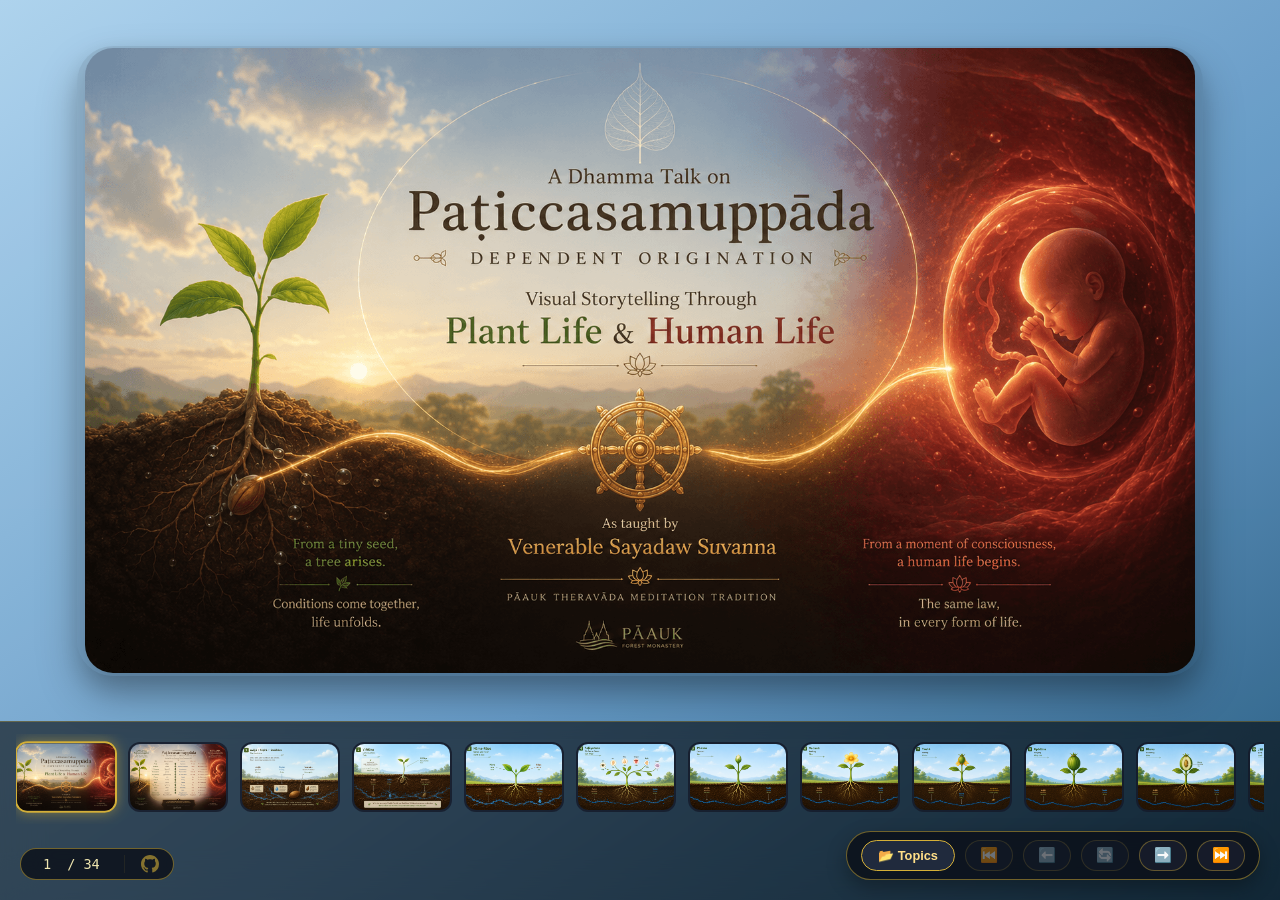
==== commit 8b581a62: "link to github" ====
--- a/index.html
+++ b/index.html
@@ -31,6 +31,11 @@
     <span class="counter-display" id="counterDisplay">1</span>
     <span class="counter-sep">/</span>
     <span id="totalSlidesSpan">0</span>
+    <a href="https://github.com/rex-9/vensuvanna" target="_blank" class="github-link">
+      <svg height="18" width="18" viewBox="0 0 16 16" fill="currentColor">
+        <path d="M8 0C3.58 0 0 3.58 0 8c0 3.54 2.29 6.53 5.47 7.59.4.07.55-.17.55-.38 0-.19-.01-.82-.01-1.49-2.01.37-2.53-.49-2.69-.94-.09-.23-.48-.94-.82-1.13-.28-.15-.68-.52-.01-.53.63-.01 1.08.58 1.23.82.72 1.21 1.87.87 2.33.66.07-.52.28-.87.51-1.07-1.78-.2-3.64-.89-3.64-3.95 0-.87.31-1.59.82-2.15-.08-.2-.36-1.02.08-2.12 0 0 .67-.21 2.2.82.64-.18 1.32-.27 2-.27.68 0 1.36.09 2 .27 1.53-1.04 2.2-.82 2.2-.82.44 1.1.16 1.92.08 2.12.51.56.82 1.27.82 2.15 0 3.07-1.87 3.75-3.65 3.95.29.25.54.73.54 1.48 0 1.07-.01 1.93-.01 2.2 0 .21.15.46.55.38A8.013 8.013 0 0016 8c0-4.42-3.58-8-8-8z"/>
+      </svg>
+    </a>
   </div>
 
   <div class="topic-overlay" id="topicOverlay">
--- a/style.css
+++ b/style.css
@@ -332,6 +332,31 @@
   outline: none;
 }
 
+/* GitHub link in slide counter */
+.github-link {
+  color: #d4af37;
+  text-decoration: none;
+  display: inline-flex;
+  align-items: center;
+  gap: 6px;
+  font-size: 0.75rem;
+  font-family: 'Segoe UI', sans-serif;
+  opacity: 0.6;
+  transition: opacity 0.3s ease, transform 0.2s ease;
+  margin-left: 16px;
+  padding-left: 16px;
+  border-left: 1px solid rgba(212, 175, 55, 0.15);
+}
+
+.github-link:hover {
+  opacity: 1;
+  transform: translateY(-1px);
+}
+
+.github-link svg {
+  flex-shrink: 0;
+}
+
 .topic-overlay {
   position: fixed;
   top: 0;
@@ -492,6 +517,17 @@
     padding: 4px 10px;
   }
 
+  .github-link {
+    font-size: 0.65rem;
+    margin-left: 10px;
+    padding-left: 10px;
+  }
+
+  .github-link span {
+    display: none;
+    /* Hide text on mobile, show only icon */
+  }
+
   .topic-modal {
     padding: 25px 20px;
   }
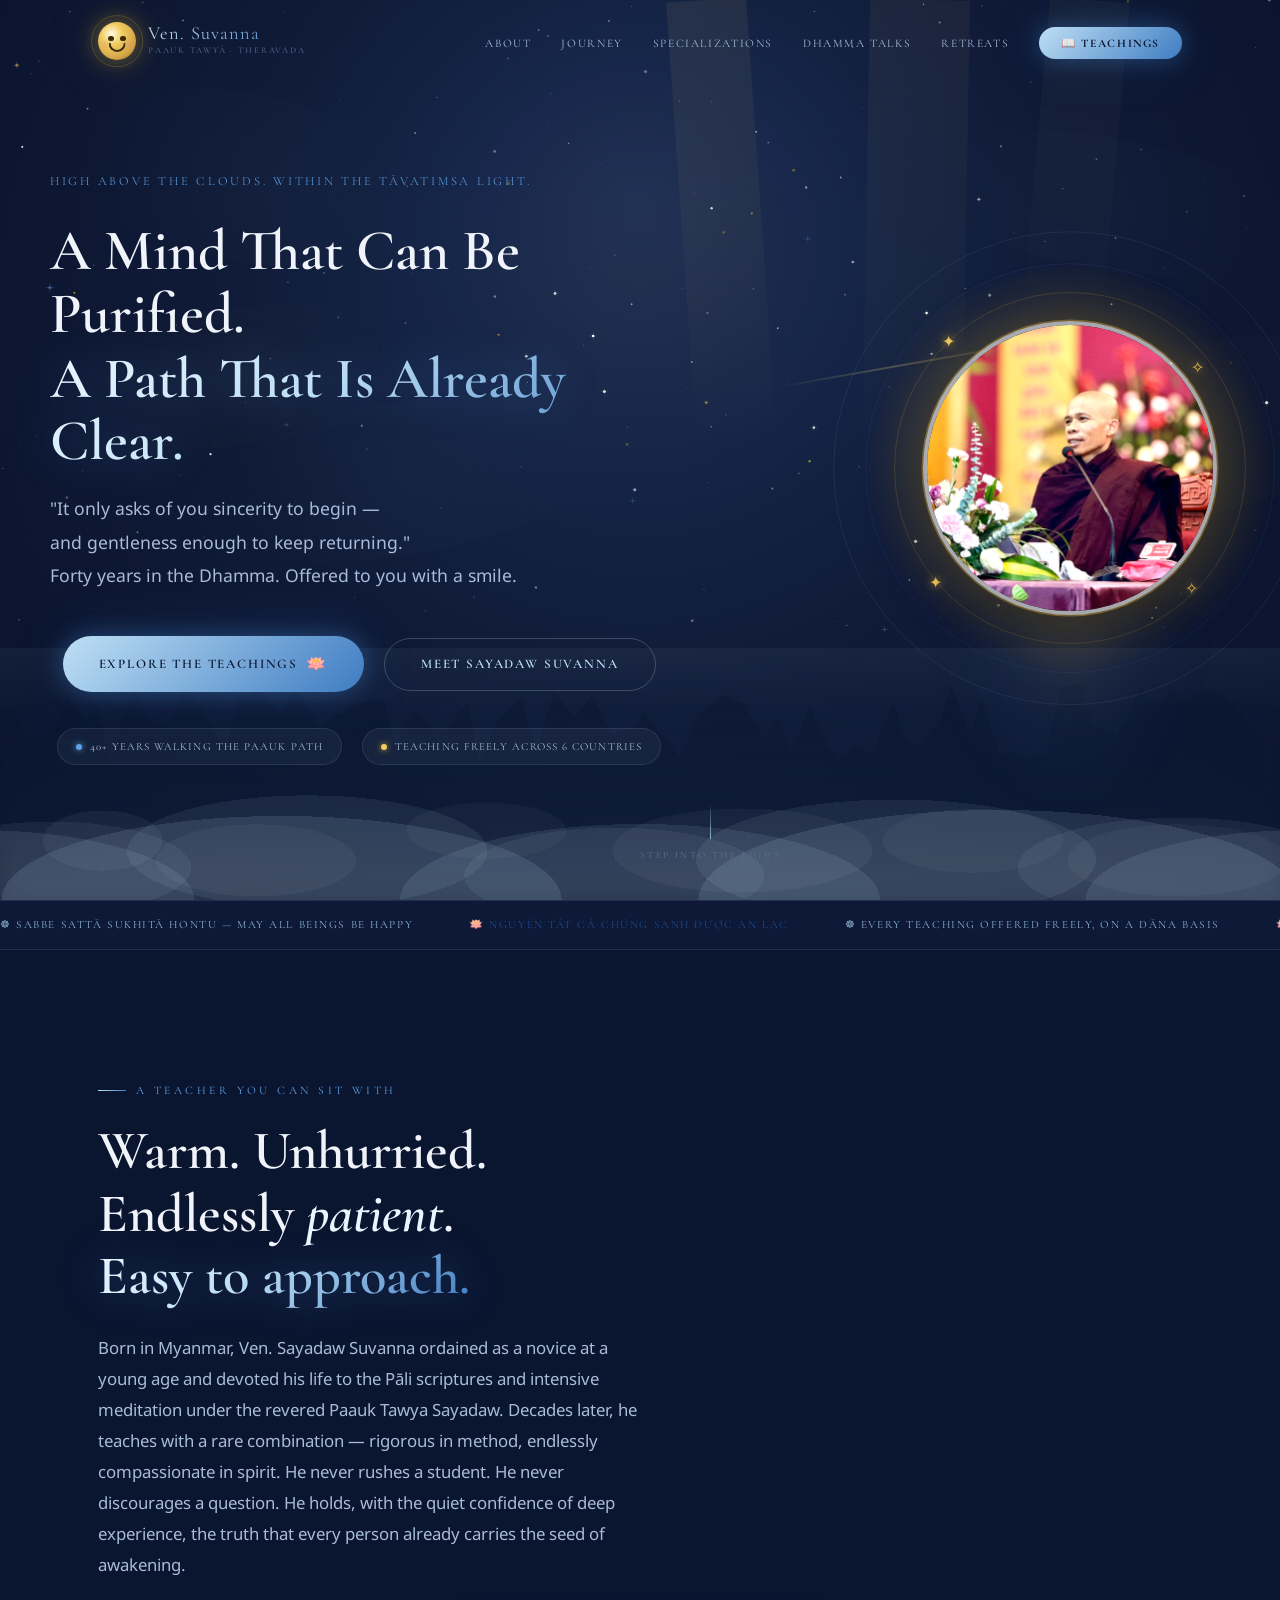
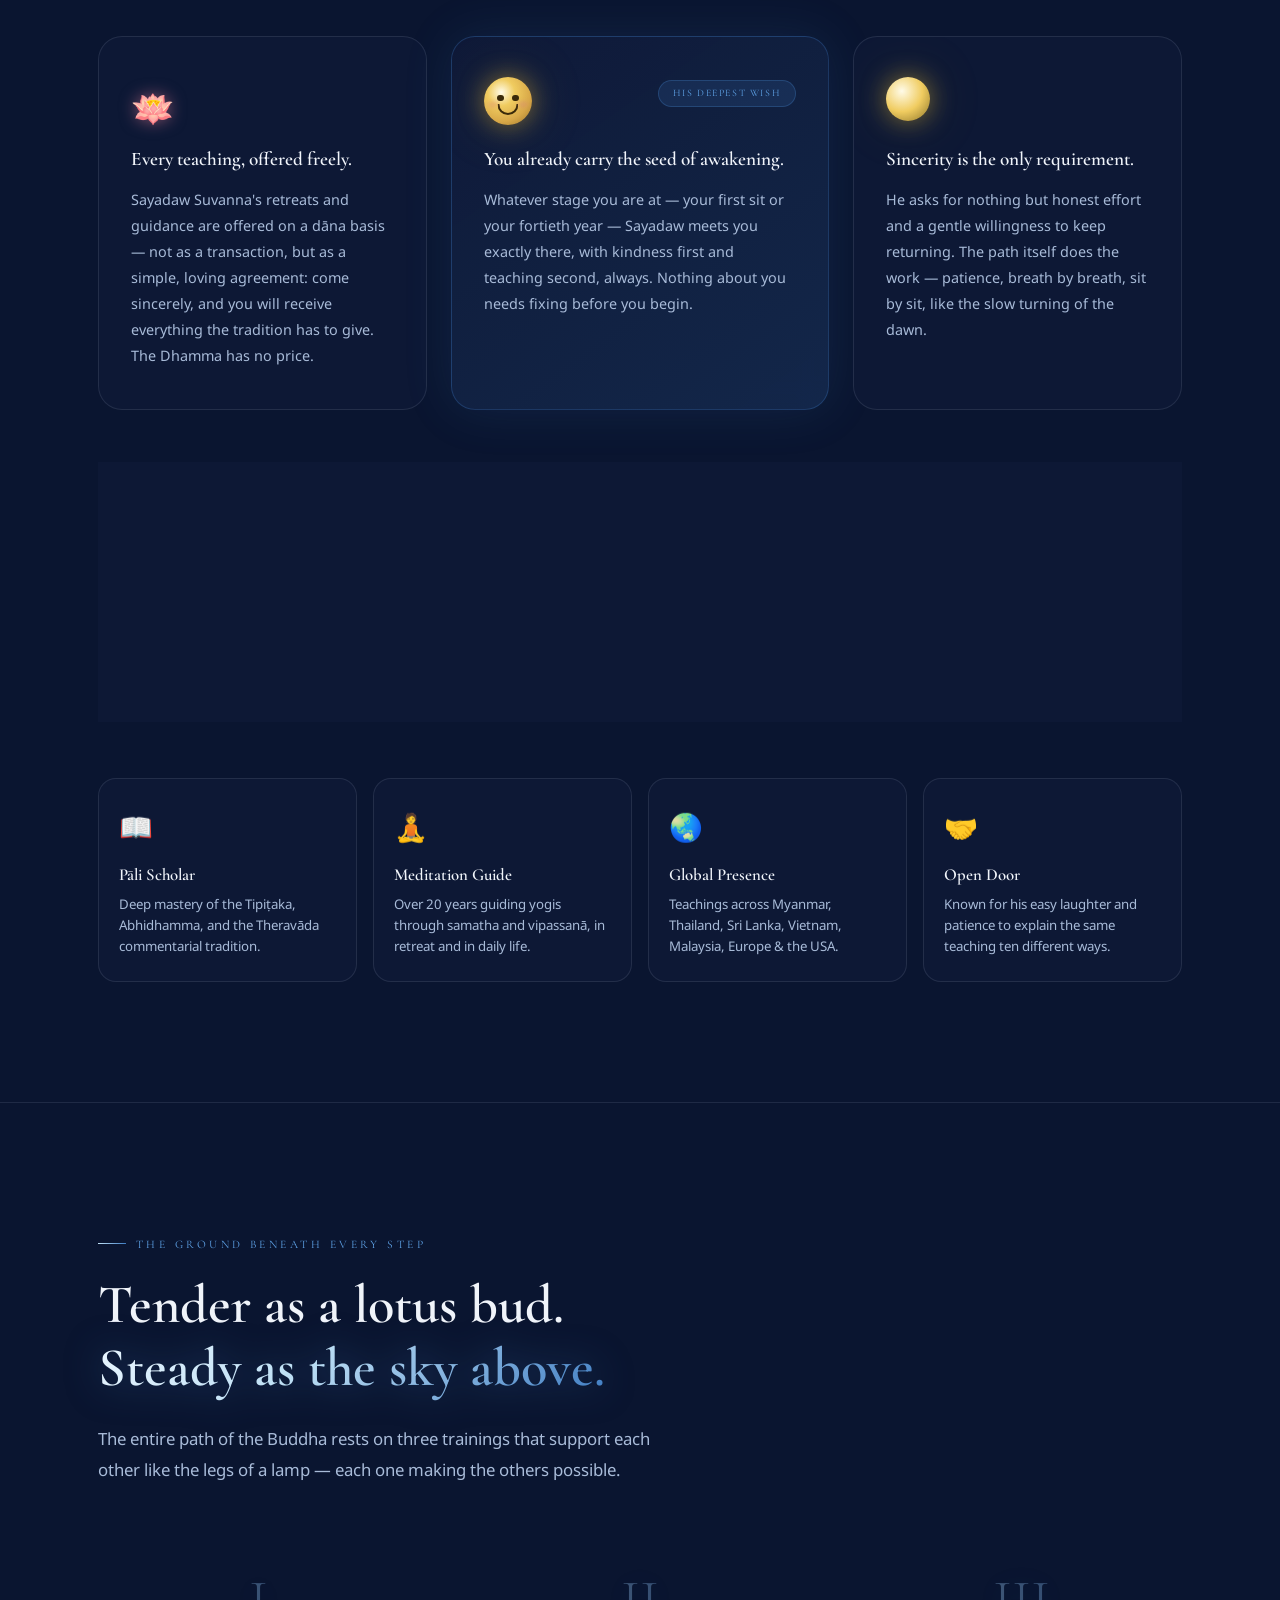
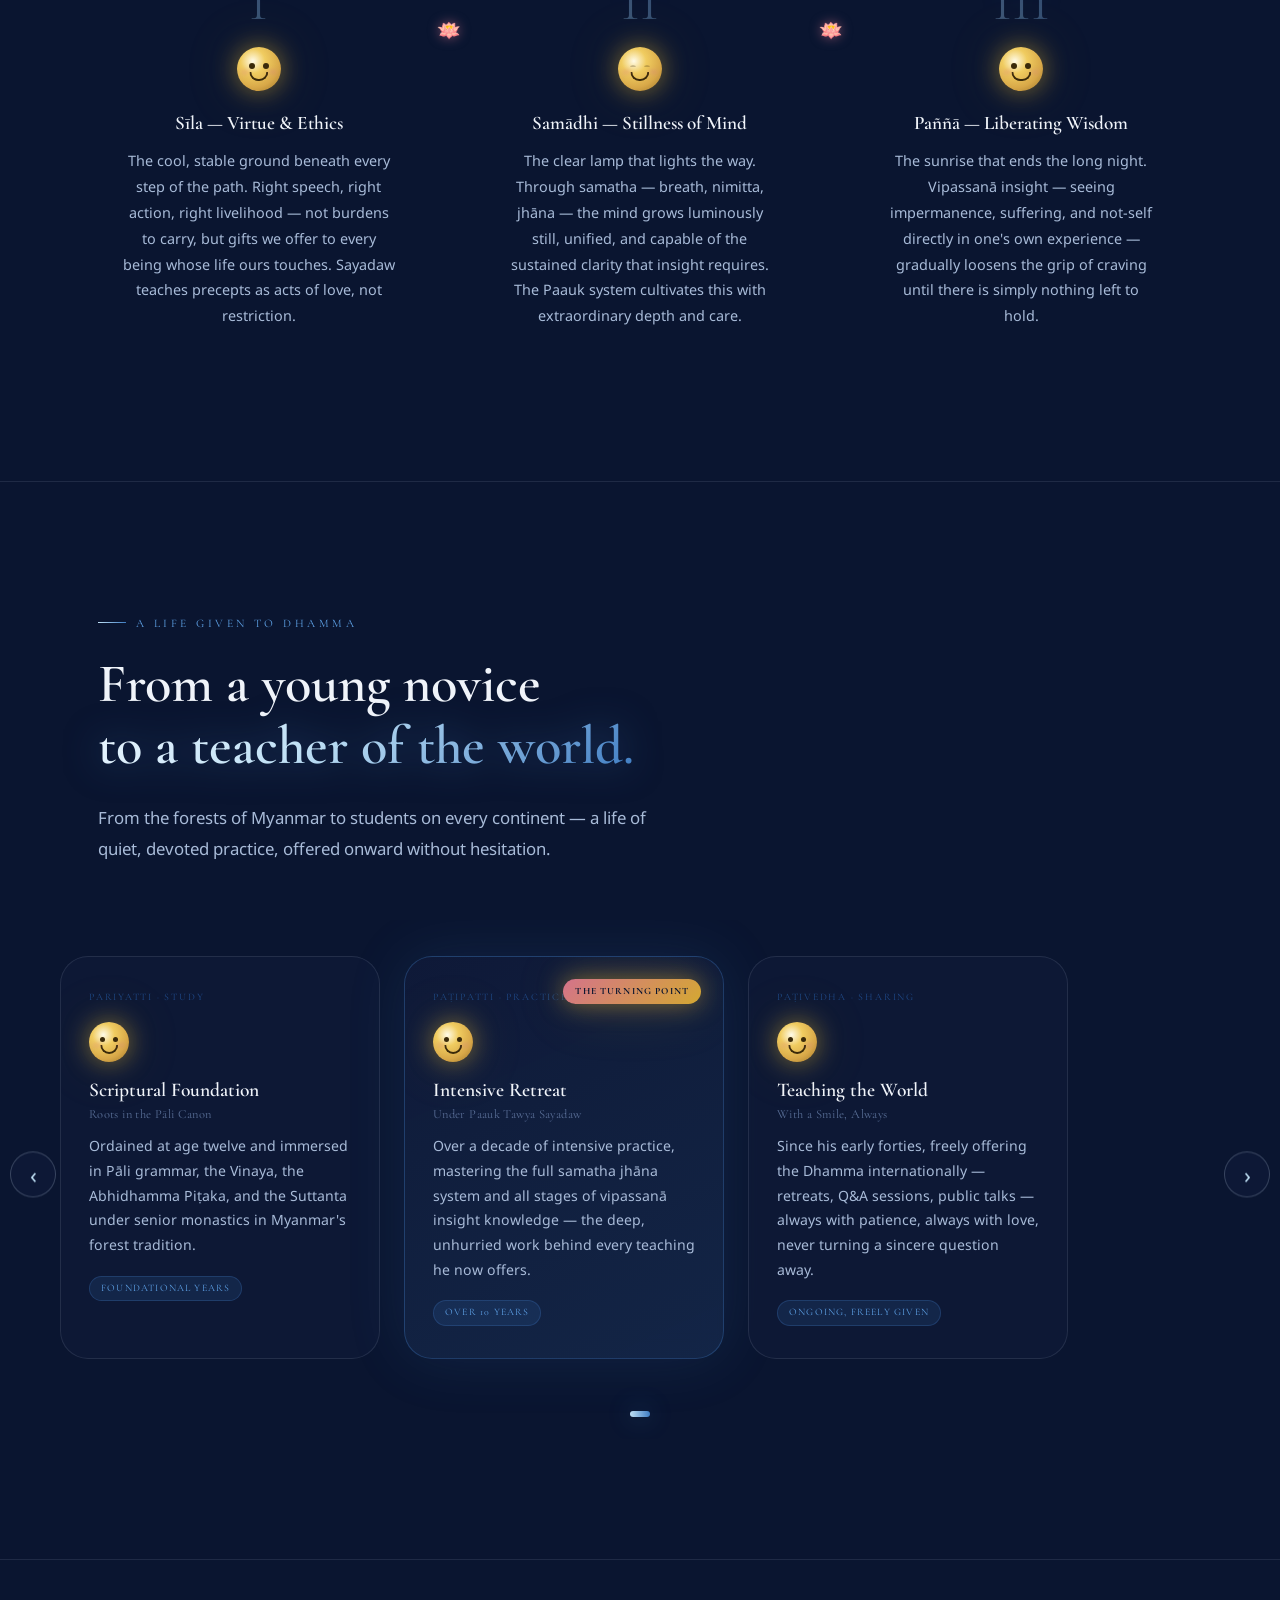
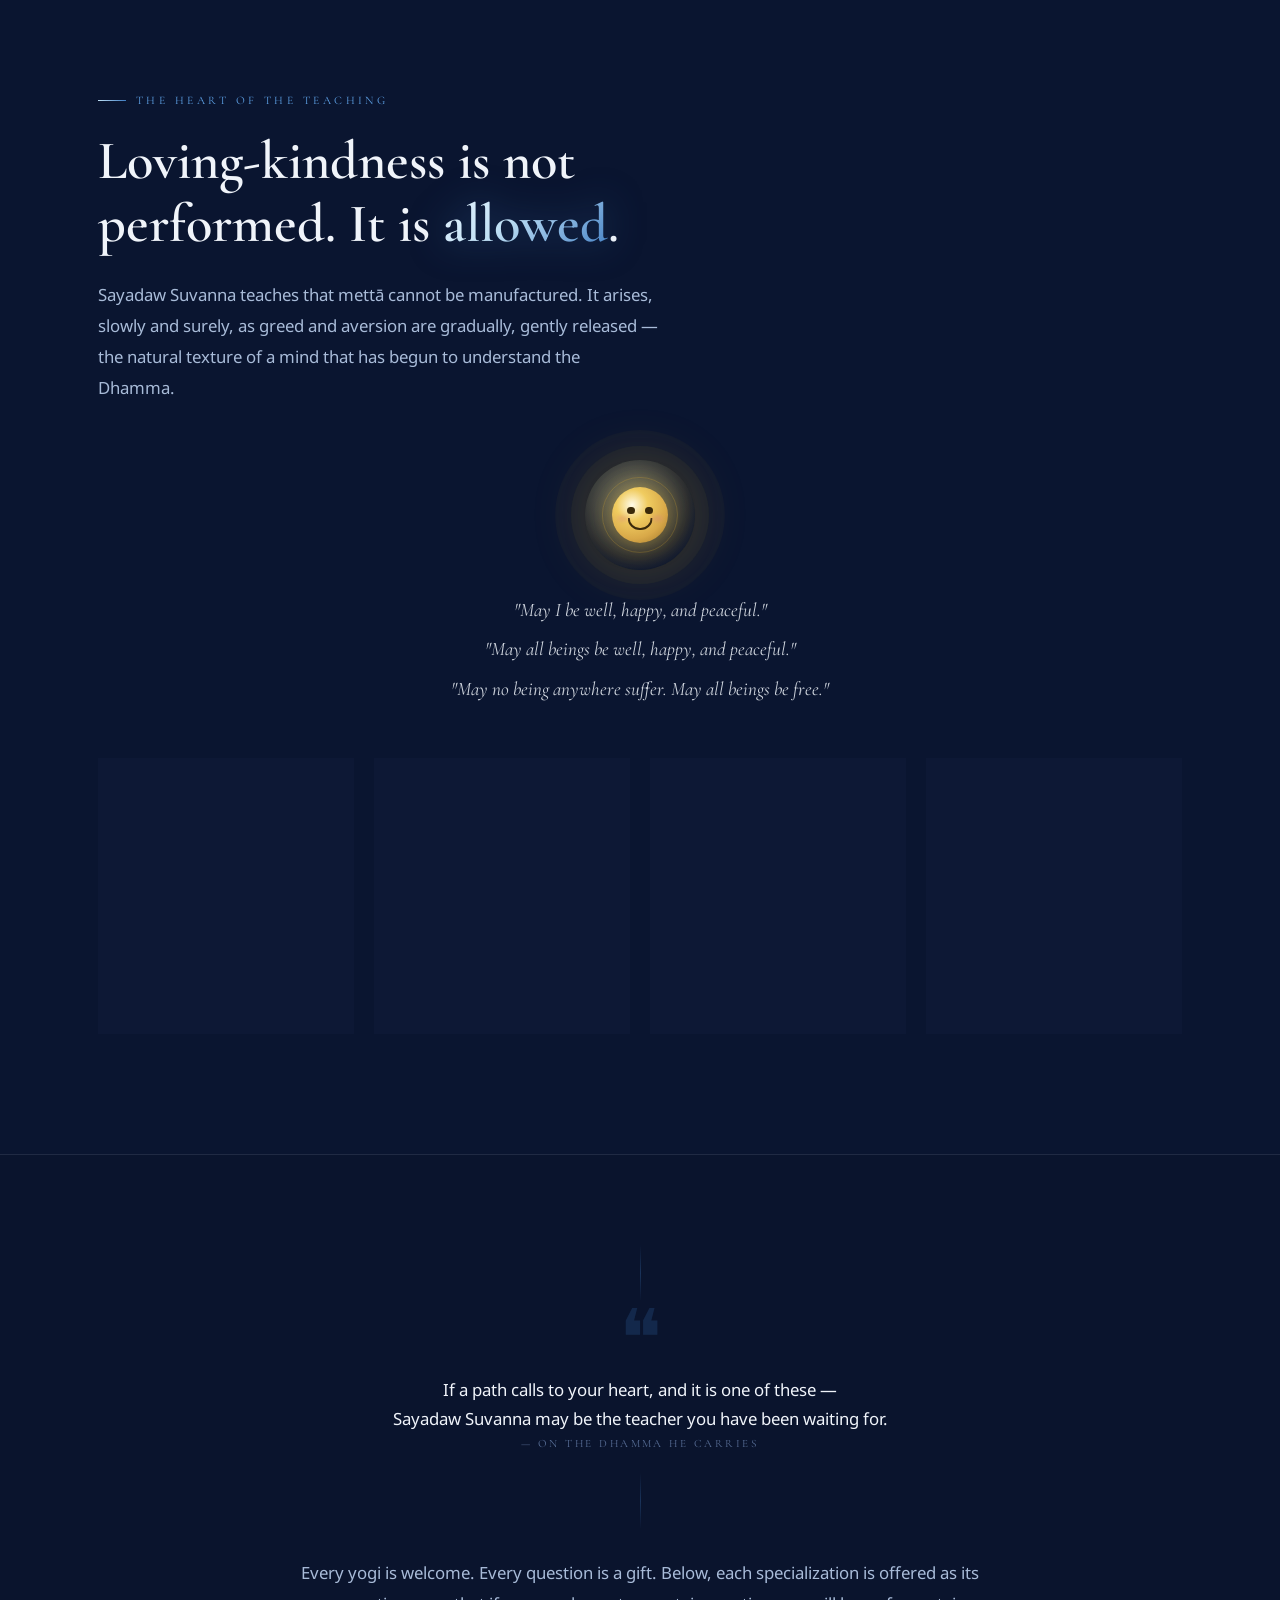
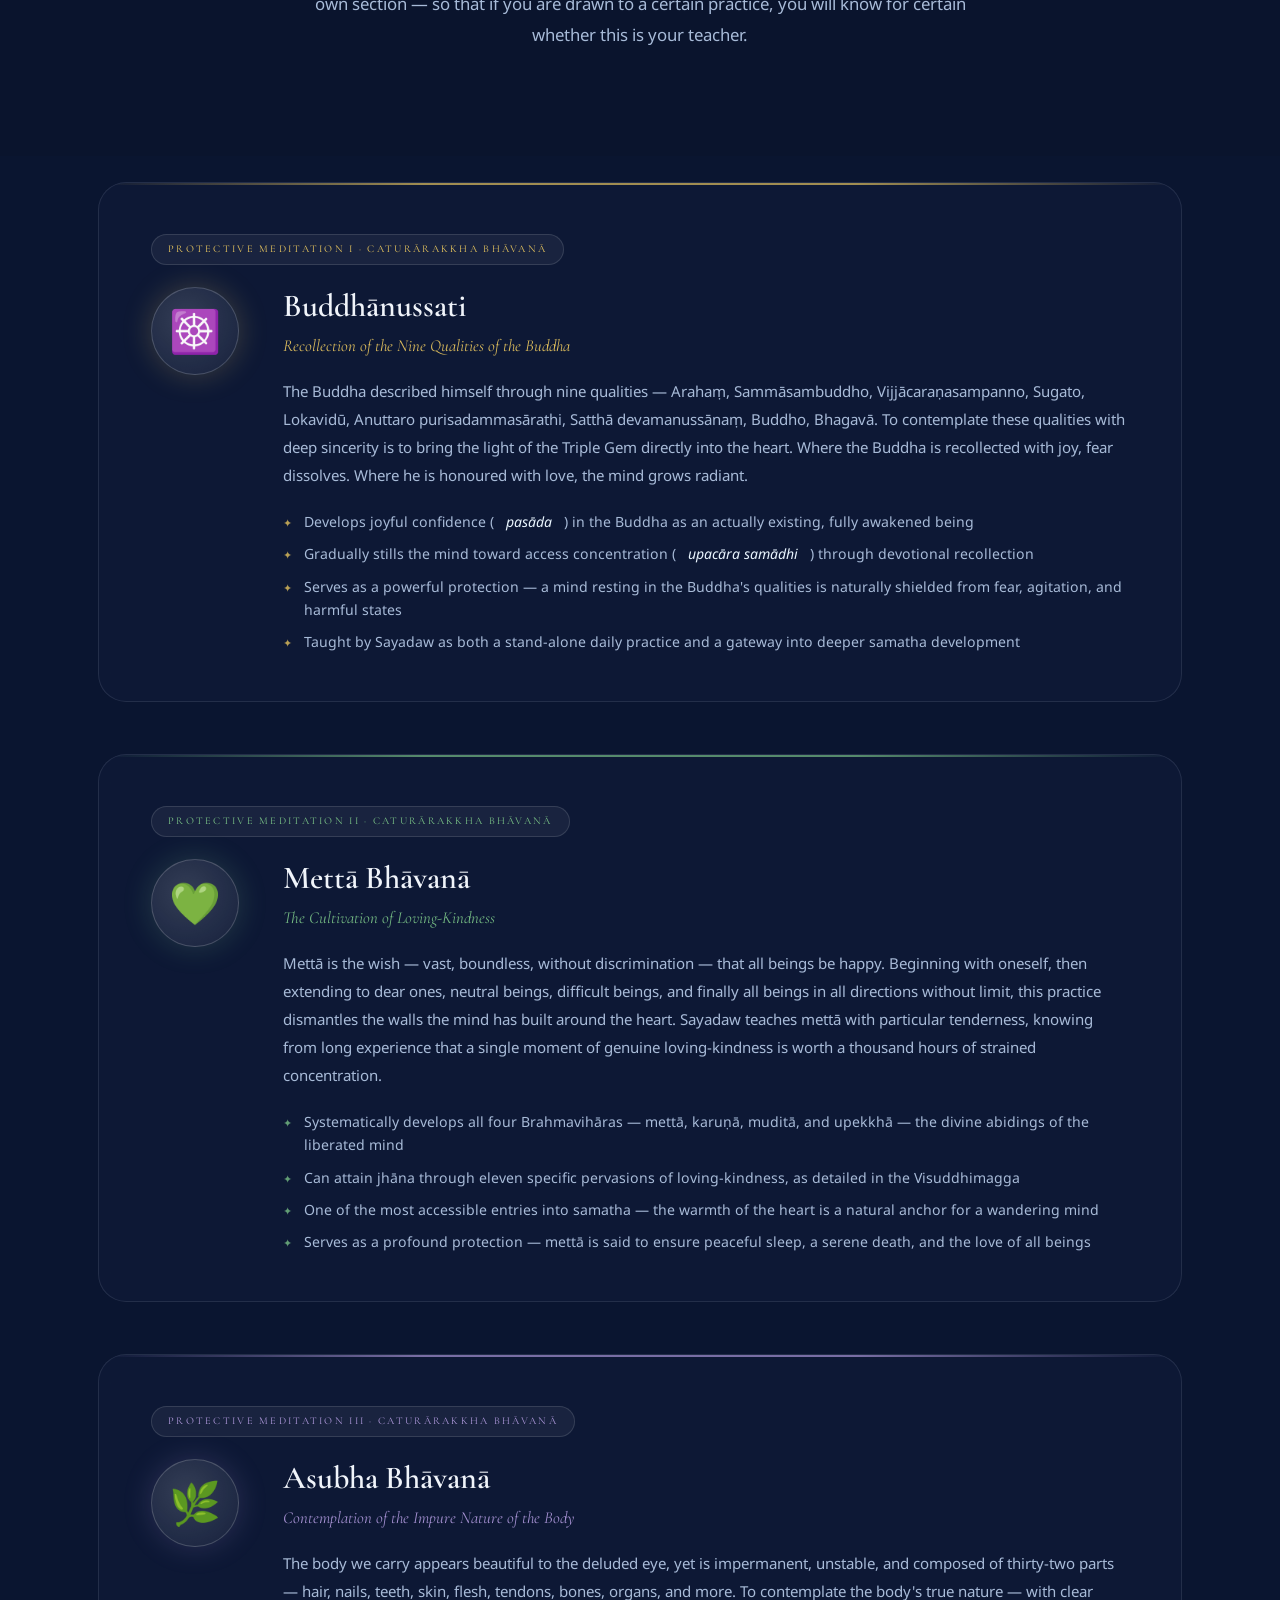
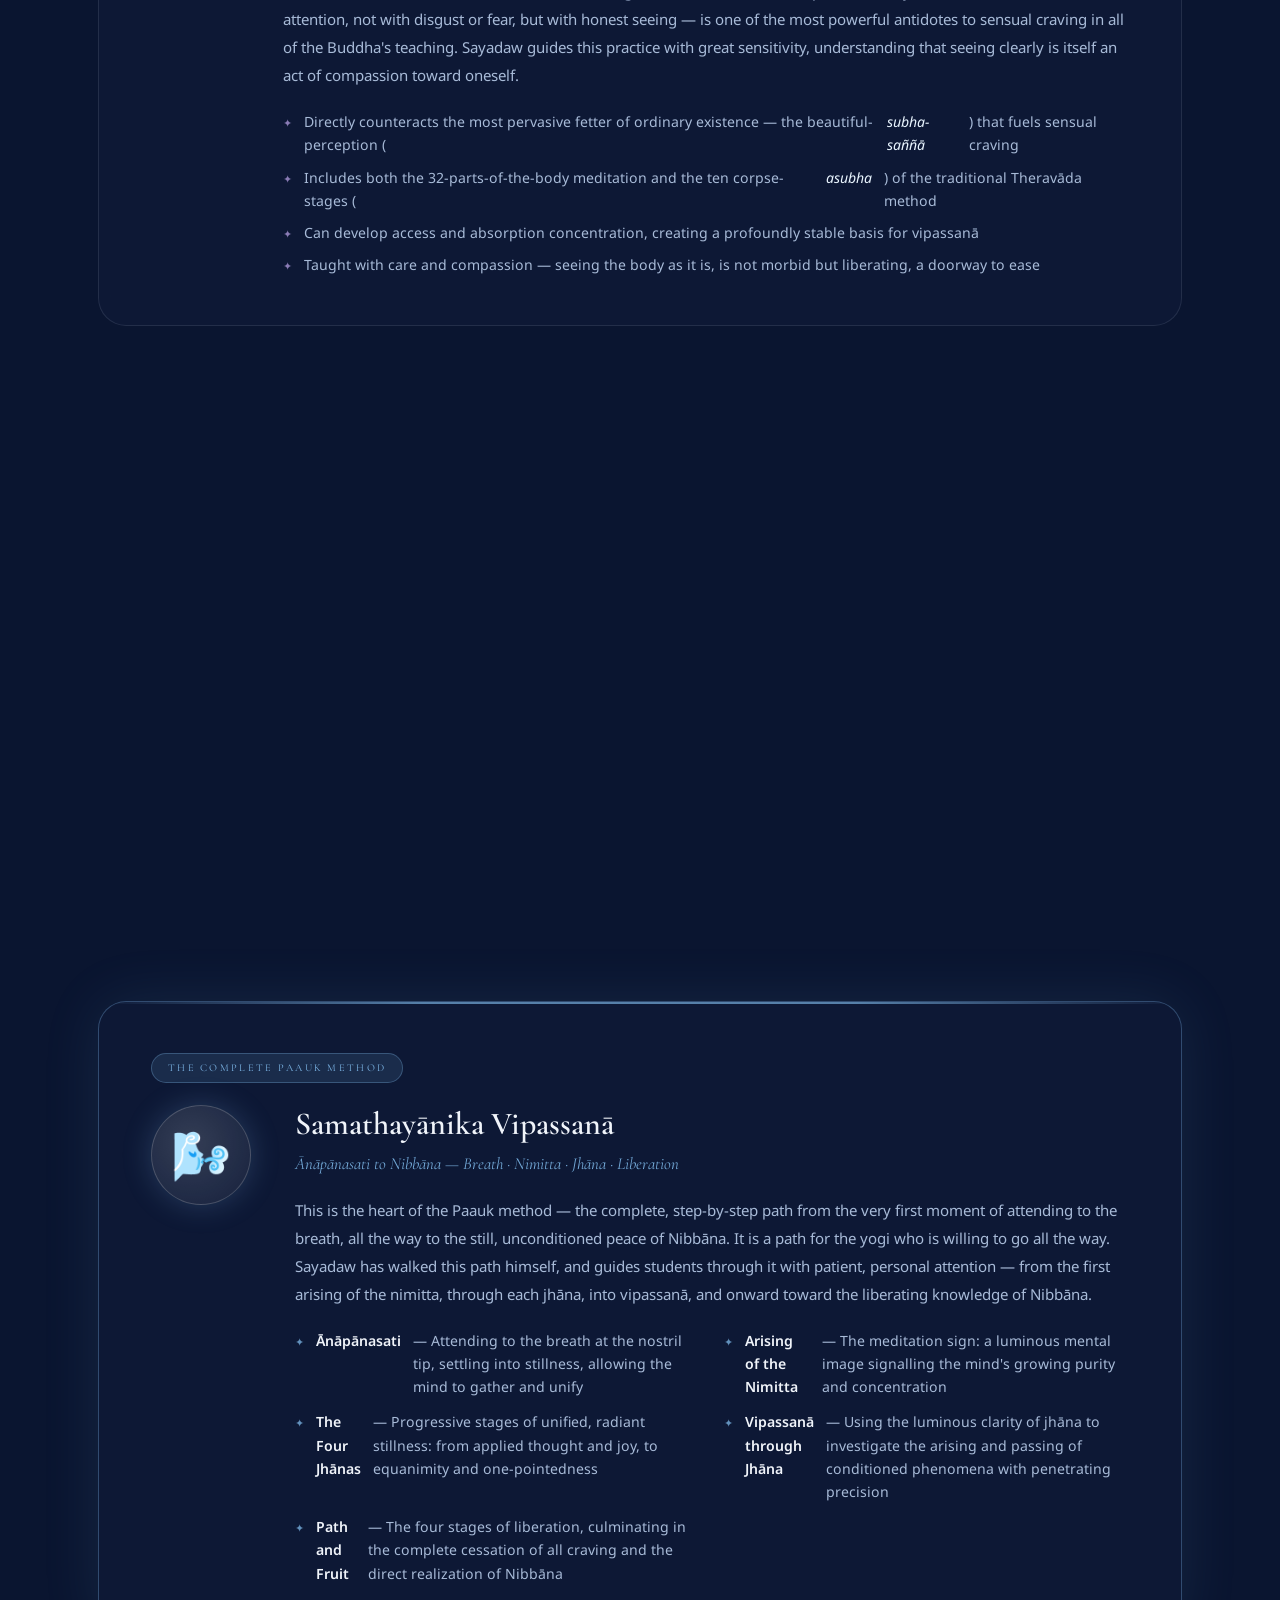
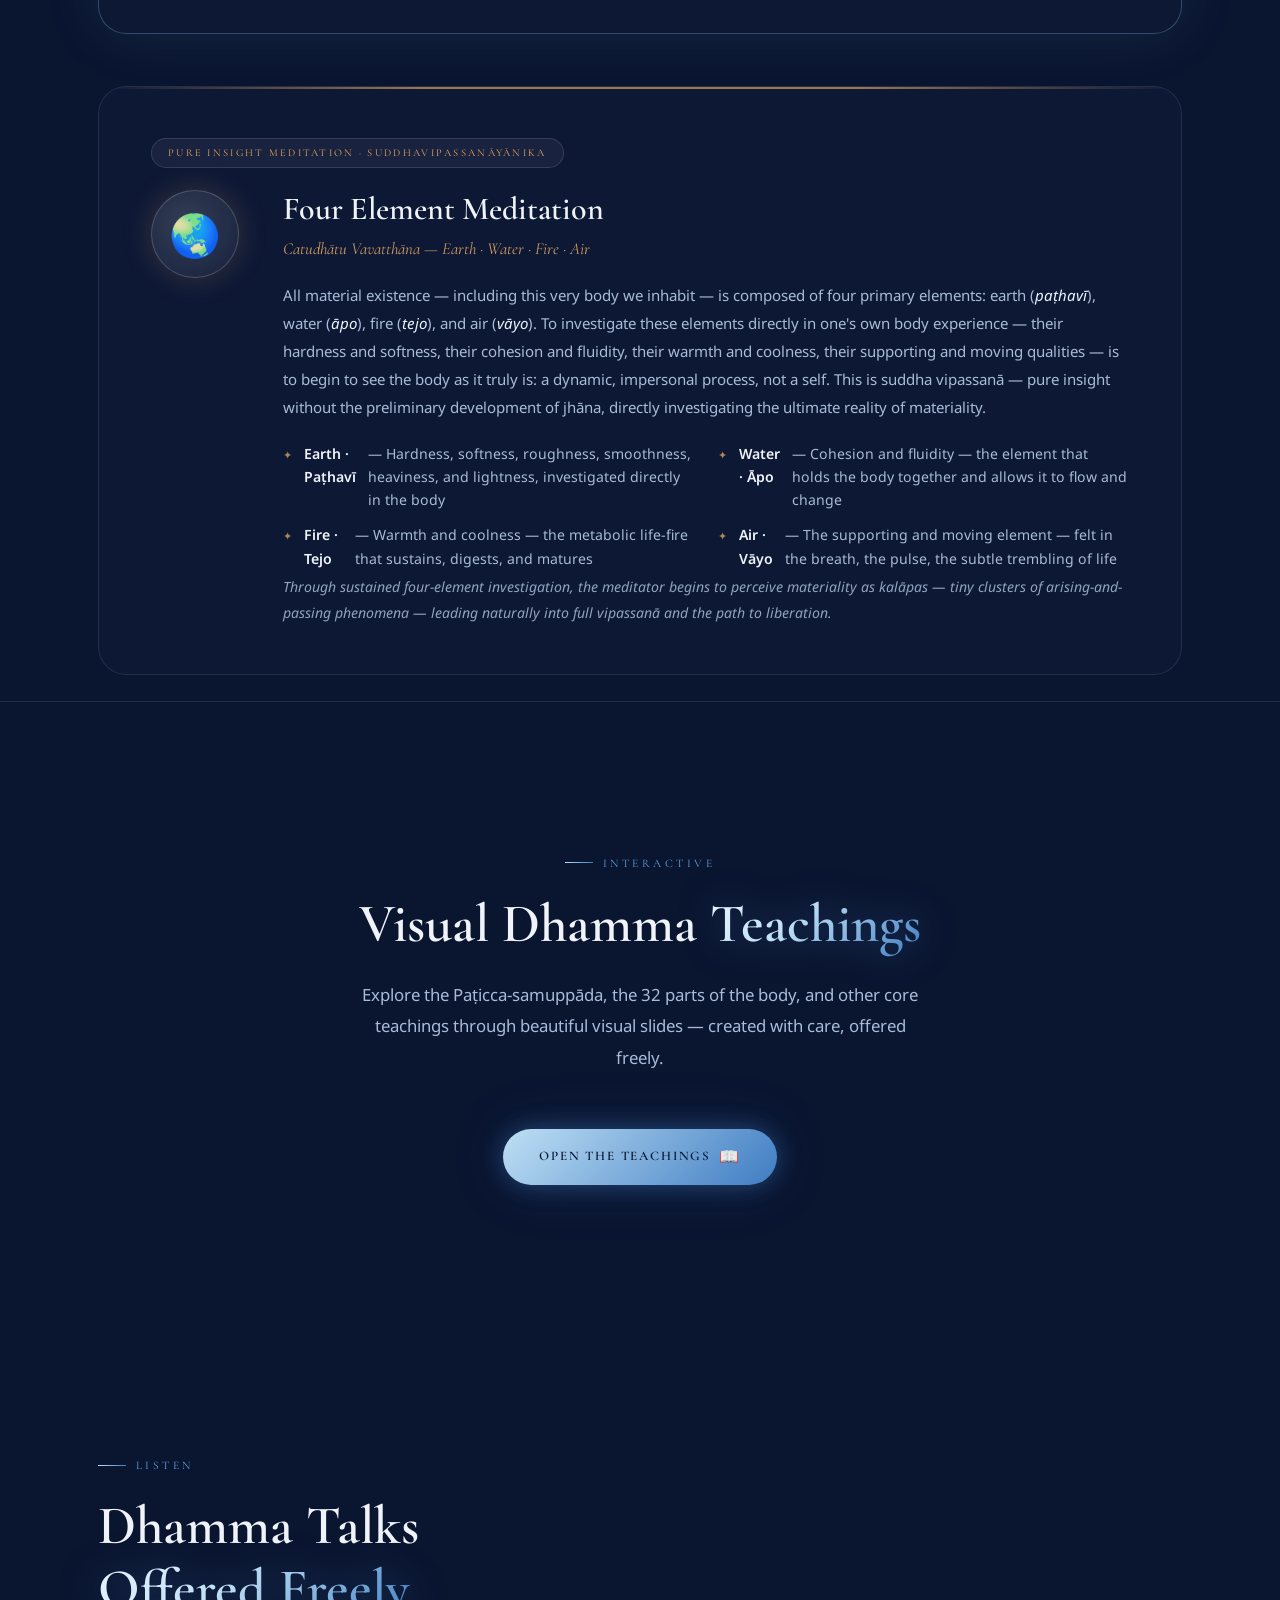
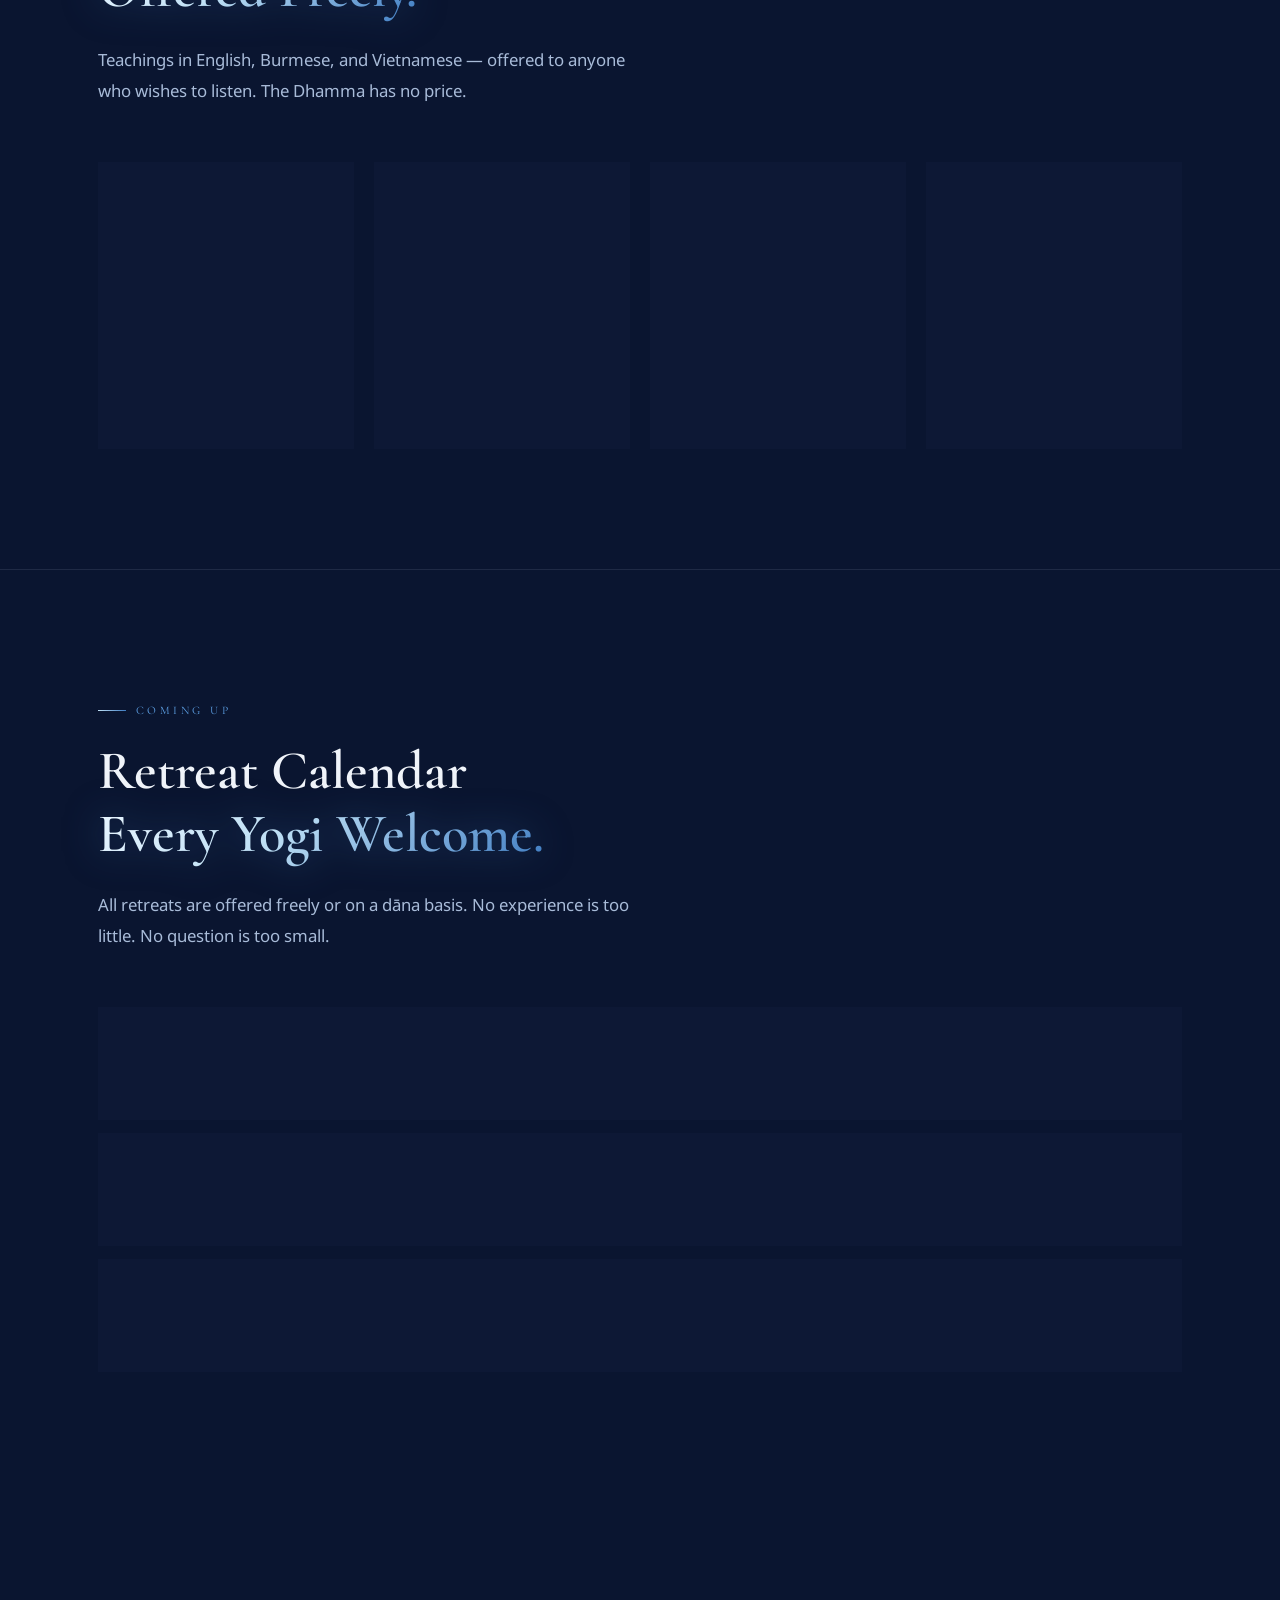
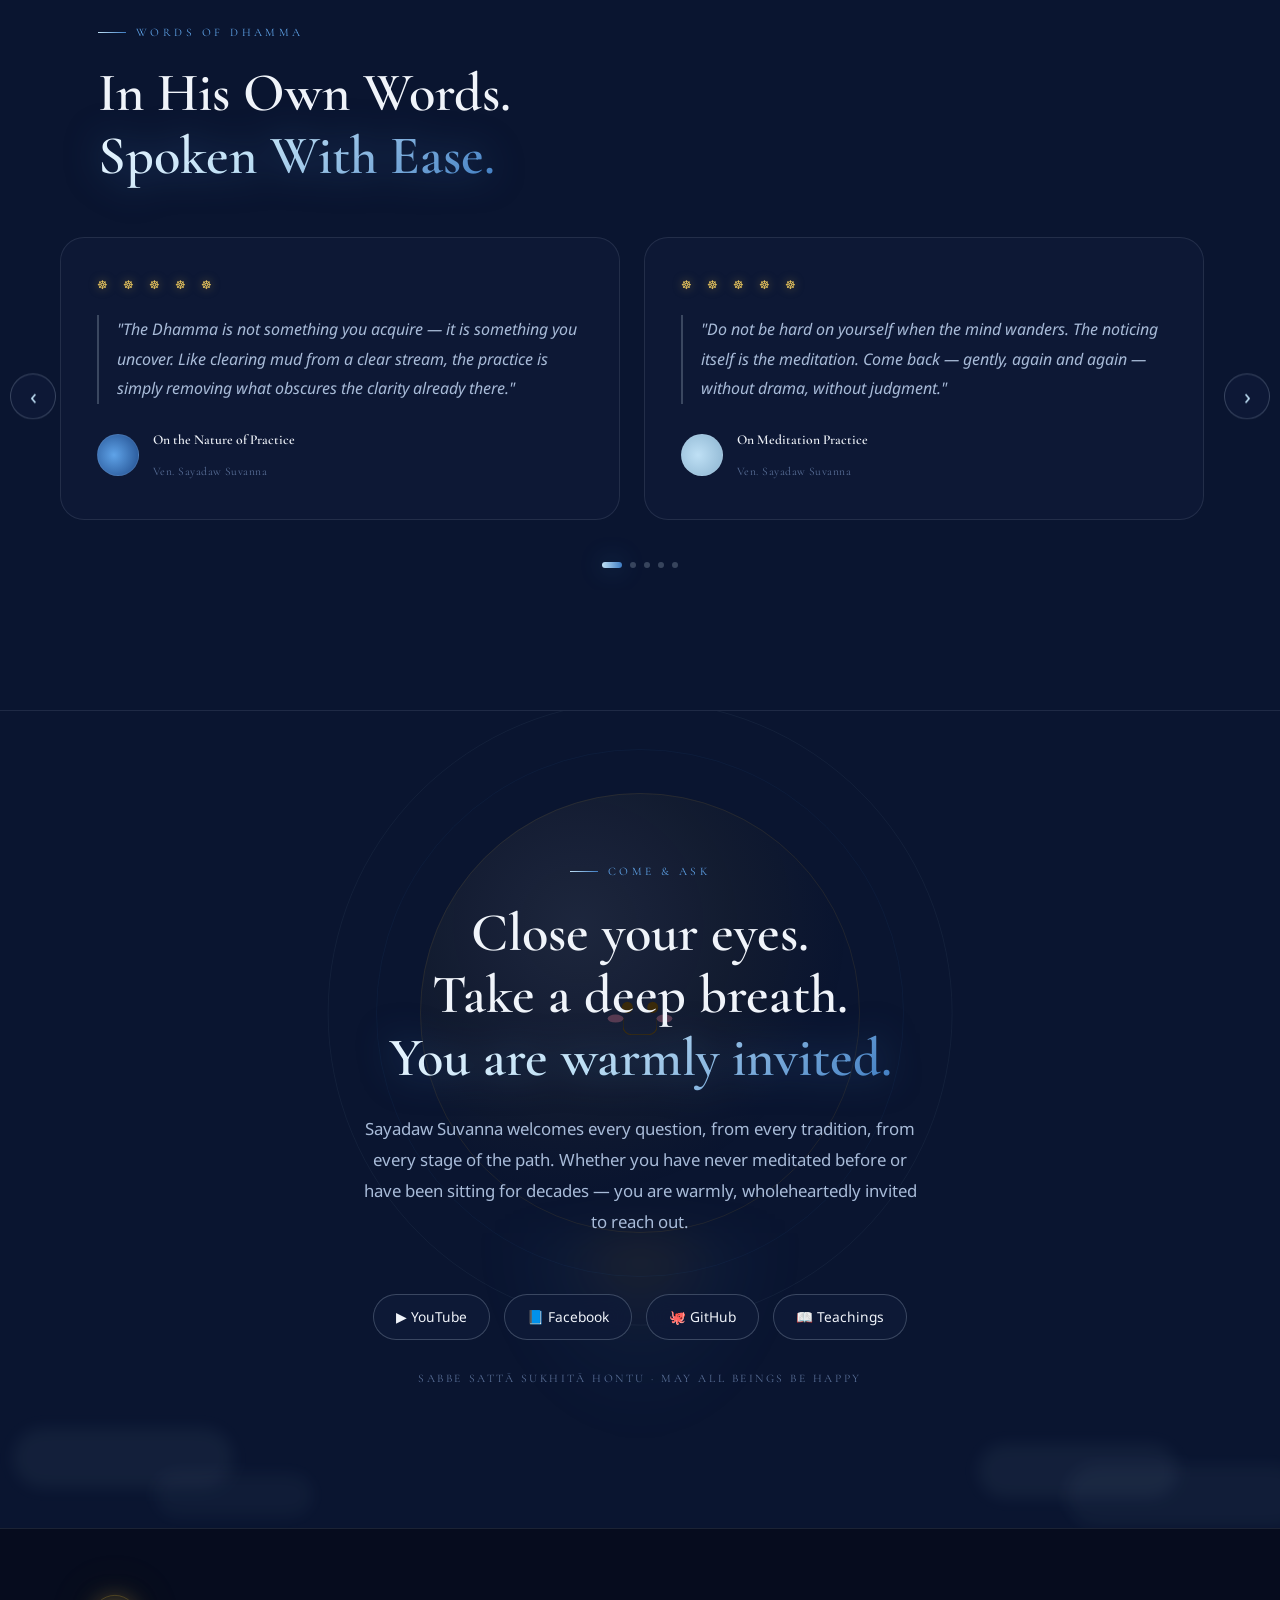
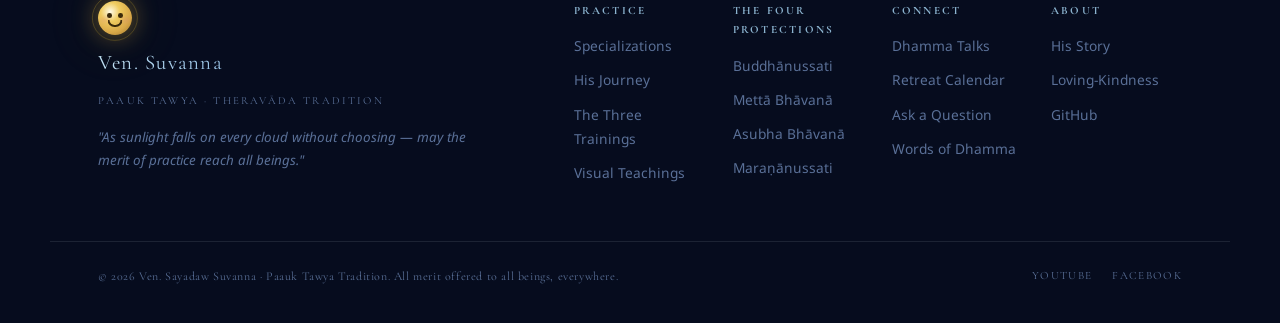
==== commit 02d5153f: "apply meritmoon theme" ====
--- a/index.html
+++ b/index.html
@@ -2,49 +2,803 @@
 <html lang="en">
 <head>
   <meta charset="UTF-8" />
-  <meta name="viewport" content="width=device-width, initial-scale=1.0, user-scalable=no, viewport-fit=cover" />
-  <link rel="icon" type="image/jpeg" href="wheel.jpeg" />
-  <title>Dhamma Slides · topics.json</title>
+  <meta name="viewport" content="width=device-width, initial-scale=1.0" />
+  <title>Ven. Sayadaw Suvanna — Paauk Tawya · A Teacher You Can Sit With</title>
+  <meta name="description" content="Sayadaw Suvanna teaches the Theravāda path with a smile — Samatha, Vipassanā, and the Abhidhamma — offered freely, with patience and loving-kindness, to anyone willing to begin." />
+  <link rel="preconnect" href="https://fonts.googleapis.com" />
+  <link rel="preconnect" href="https://fonts.gstatic.com" crossorigin />
+  <link href="https://fonts.googleapis.com/css2?family=Cormorant+Garamond:ital,wght@0,300;0,400;0,500;0,600;0,700;1,300;1,400;1,600&family=Noto+Sans:ital,wght@0,300;0,400;0,600;1,300&display=swap" rel="stylesheet" />
   <link rel="stylesheet" href="style.css" />
+  <link rel="icon" type="image/svg+xml" href="data:image/svg+xml,%3Csvg xmlns='http://www.w3.org/2000/svg' viewBox='0 0 100 100'%3E%3Cdefs%3E%3CradialGradient id='sunGold' cx='40%25' cy='35%25' r='60%25'%3E%3Cstop offset='0%25' stop-color='%23FFFBE8'/%3E%3Cstop offset='55%25' stop-color='%23F0CC60'/%3E%3Cstop offset='100%25' stop-color='%23D4A832'/%3E%3C/radialGradient%3E%3Cfilter id='glow' x='-40%25' y='-40%25' width='180%25' height='180%25'%3E%3CfeGaussianBlur stdDeviation='3.5' result='blur'/%3E%3CfeMerge%3E%3CfeMergeNode in='blur'/%3E%3CfeMergeNode in='SourceGraphic'/%3E%3C/feMerge%3E%3C/filter%3E%3C/defs%3E%3Ccircle cx='50' cy='50' r='42' fill='url%28%23sunGold%29' filter='url%28%23glow%29'/%3E%3Ccircle cx='50' cy='50' r='42' fill='none' stroke='%23D4A832' stroke-width='0.8' opacity='0.5'/%3E%3C/svg%3E" />
 </head>
 <body>
 
-  <div class="slideshow-container">
-    <div class="featured-area" id="featuredArea"></div>
-    <div class="carousel-section" id="carouselSection">
-      <div class="carousel-container" id="carouselContainer">
-        <div class="carousel-track" id="carouselTrack"></div>
-      </div>
+  <canvas id="heaven-canvas"></canvas>
+  <div class="light-wash"></div>
+  <div class="motes" id="motes"></div>
+  <div class="petals" id="petals"></div>
+
+  <!-- ══════════════════════════ NAV ══════════════════════════════════════ -->
+  <nav class="nav" id="nav">
+    <div class="nav__inner">
+      <a href="#home" class="nav__logo">
+        <div class="sun-mascot sun-mascot--nav" id="nav-sun">
+          <div class="sm-face">
+            <div class="sm-eye sm-eye--l"></div>
+            <div class="sm-eye sm-eye--r"></div>
+            <div class="sm-smile"></div>
+            <div class="sm-blush sm-blush--l"></div>
+            <div class="sm-blush sm-blush--r"></div>
+          </div>
+          <div class="sm-halo"></div>
+        </div>
+        <div class="nav__wordmark">
+          <span class="nav__name">Ven. Suvanna</span>
+          <span class="nav__tagline-tiny">Paauk Tawya · Theravāda</span>
+        </div>
+      </a>
+
+      <ul class="nav__links" id="nav-links">
+        <li><a href="#about">About</a></li>
+        <li><a href="#journey">Journey</a></li>
+        <li><a href="#specializations">Specializations</a></li>
+        <li><a href="#talks">Dhamma Talks</a></li>
+        <li><a href="#retreats">Retreats</a></li>
+        <li><a href="dhamma/index.html" class="nav__pill">📖 Teachings</a></li>
+      </ul>
+
+      <button class="hamburger" id="hamburger" aria-label="menu">
+        <span></span><span></span><span></span>
+      </button>
+    </div>
+  </nav>
+
+  <!-- ══════════════════════════ HERO ════════════════════════════════════ -->
+  <section class="hero" id="home">
+
+    <div class="sky-layer sky-bg"></div>
+    <div class="sky-layer sky-mid"></div>
+    <div class="sky-layer sky-fg"></div>
+
+    <div class="sunbeam-container">
+      <div class="sunbeam sb1"></div>
+      <div class="sunbeam sb2"></div>
+      <div class="sunbeam sb3"></div>
+    </div>
+
+    <div class="cloud-mist"></div>
+
+    <div class="hero__stage">
+      <div class="hero__content">
+        <p class="hero__kicker reveal-fade" data-d="0">High above the clouds. <br class="mobile-only"> Within the Tāvatiṃsa light.</p>
+        <h1 class="hero__headline">
+          <span class="hero__hl-line reveal-up" data-d="100">A Mind That Can Be Purified.</span>
+          <span class="hero__hl-line hero__hl-grad reveal-up" data-d="220">A Path That Is Already Clear.</span>
+        </h1>
+        <p class="hero__body reveal-fade" data-d="480">
+          "It only asks of you sincerity to begin —<br/>
+          and gentleness enough to keep returning."<br/>
+          Forty years in the Dhamma. Offered to you with a smile.
+        </p>
+        <div class="hero__cta-row reveal-fade" data-d="580">
+          <a href="#specializations" class="btn btn--sky">
+            <span>Explore the Teachings</span>
+            <span class="btn__lotus">🪷</span>
+          </a>
+          <a href="#about" class="btn btn--ghost">Meet Sayadaw Suvanna</a>
+        </div>
+        <div class="hero__proof reveal-fade" data-d="680">
+          <div class="proof-pill">
+            <span class="proof-dot"></span>
+            <span>40+ years walking the Paauk path</span>
+          </div>
+          <div class="proof-pill">
+            <span class="proof-dot proof-dot--gold"></span>
+            <span>Teaching freely across 6 countries</span>
+          </div>
+        </div>
+      </div>
+
+      <div class="hero__visual" aria-hidden="true">
+        <div class="hero-portrait-wrap">
+          <div class="hero-portrait-beam"></div>
+          <div class="hero-portrait" id="hero-portrait">
+            <div class="hero-portrait__halo halo-r1"></div>
+            <div class="hero-portrait__halo halo-r2"></div>
+            <div class="hero-portrait__halo halo-r3"></div>
+            <div class="hero-portrait__glow"></div>
+            <img src="vensuvanna.png" alt="Ven. Sayadaw Suvanna" class="hero-portrait__img"
+                 onerror="this.src='https://placehold.co/440x440/1a3a6e/f0cc60?text=%F0%9F%99%8F'" />
+            <div class="mm-shine ms1">✦</div>
+            <div class="mm-shine ms2">✧</div>
+            <div class="mm-shine ms3">✦</div>
+            <div class="mm-shine ms4">✧</div>
+          </div>
+          <div class="portrait-pool-reflection"></div>
+        </div>
+      </div>
+    </div>
+
+    <div class="hero__scroll">
+      <div class="scroll-stem"></div>
+      <span>step into the light</span>
+    </div>
+  </section>
+
+  <!-- ══════════════════════════ METTĀ RIBBON / TICKER ════════════════════ -->
+  <div class="ticker-wrap">
+    <div class="ticker-inner" id="ticker">
+      <span>☸ Sabbe sattā sukhitā hontu — May all beings be happy</span>
+      <span>🪷 Nguyện tất cả chúng sanh được an lạc</span>
+      <span>☸ Every teaching offered freely, on a dāna basis</span>
+      <span>🪷 No question too small. No yogi turned away.</span>
+      <span>☸ Forty years of practice, offered with a smile</span>
+      <span>🪷 The Paauk method — breath to Nibbāna</span>
+      <span>☸ Mettā is not manufactured. It is allowed.</span>
+      <span>🪷 Teaching in Myanmar, Thailand, Vietnam & beyond</span>
+      <span>☸ Sabbe sattā sukhitā hontu — May all beings be happy</span>
+      <span>🪷 Nguyện tất cả chúng sanh được an lạc</span>
+      <span>☸ Every teaching offered freely, on a dāna basis</span>
+      <span>🪷 No question too small. No yogi turned away.</span>
+      <span>☸ Forty years of practice, offered with a smile</span>
+      <span>🪷 The Paauk method — breath to Nibbāna</span>
     </div>
   </div>
 
-  <div class="nav-controls">
-    <button id="topicBtn">📂 Topics</button>
-    <button id="firstBtn">⏮️</button>
-    <button id="prevBtn">⬅️</button>
-    <button id="linkBtn">🔄</button>
-    <button id="nextBtn">➡️</button>
-    <button id="lastBtn">⏭️</button>
-  </div>
-
-  <div class="slide-counter">
-    <span class="counter-display" id="counterDisplay">1</span>
-    <span class="counter-sep">/</span>
-    <span id="totalSlidesSpan">0</span>
-    <a href="https://github.com/rex-9/vensuvanna" target="_blank" class="github-link">
-      <svg height="18" width="18" viewBox="0 0 16 16" fill="currentColor">
-        <path d="M8 0C3.58 0 0 3.58 0 8c0 3.54 2.29 6.53 5.47 7.59.4.07.55-.17.55-.38 0-.19-.01-.82-.01-1.49-2.01.37-2.53-.49-2.69-.94-.09-.23-.48-.94-.82-1.13-.28-.15-.68-.52-.01-.53.63-.01 1.08.58 1.23.82.72 1.21 1.87.87 2.33.66.07-.52.28-.87.51-1.07-1.78-.2-3.64-.89-3.64-3.95 0-.87.31-1.59.82-2.15-.08-.2-.36-1.02.08-2.12 0 0 .67-.21 2.2.82.64-.18 1.32-.27 2-.27.68 0 1.36.09 2 .27 1.53-1.04 2.2-.82 2.2-.82.44 1.1.16 1.92.08 2.12.51.56.82 1.27.82 2.15 0 3.07-1.87 3.75-3.65 3.95.29.25.54.73.54 1.48 0 1.07-.01 1.93-.01 2.2 0 .21.15.46.55.38A8.013 8.013 0 0016 8c0-4.42-3.58-8-8-8z"/>
-      </svg>
-    </a>
-  </div>
-
-  <div class="topic-overlay" id="topicOverlay">
-    <div class="topic-modal">
-      <h2>📖 Select Topic</h2>
-      <div class="topic-list" id="topicList"></div>
-      <button class="topic-close" id="topicCloseBtn">✕ Close</button>
-    </div>
-  </div>
+  <!-- ══════════════════════════ ABOUT / PROMISE ═══════════════════════════ -->
+  <section class="promise" id="about">
+    <div class="container">
+      <div class="eyebrow">A Teacher You Can Sit With</div>
+      <h2 class="section-title">
+        Warm. Unhurried.<br/>
+        Endlessly <em>patient</em>.<br/>
+        <span class="grad-text">Easy to approach.</span>
+      </h2>
+      <p class="section-body">
+        Born in Myanmar, Ven. Sayadaw Suvanna ordained as a novice at a young age and devoted his life to the Pāli scriptures and intensive meditation under the revered Paauk Tawya Sayadaw. Decades later, he teaches with a rare combination — rigorous in method, endlessly compassionate in spirit. He never rushes a student. He never discourages a question. He holds, with the quiet confidence of deep experience, the truth that every person already carries the seed of awakening.
+      </p>
+
+      <div class="promise__cards">
+
+        <div class="pcard reveal-card" data-d="0">
+          <div class="pcard__icon">
+            <div class="lotus-icon">🪷</div>
+          </div>
+          <h3>Every teaching, offered freely.</h3>
+          <p>Sayadaw Suvanna's retreats and guidance are offered on a dāna basis — not as a transaction, but as a simple, loving agreement: come sincerely, and you will receive everything the tradition has to give. The Dhamma has no price.</p>
+          <div class="pcard__bar"></div>
+        </div>
+
+        <div class="pcard pcard--lit reveal-card" data-d="120">
+          <div class="pcard__icon">
+            <div class="pcard__top">
+              <div class="sun-mascot sun-mascot--card">
+                <div class="sm-face">
+                  <div class="sm-eye sm-eye--l"></div>
+                  <div class="sm-eye sm-eye--r"></div>
+                  <div class="sm-smile"></div>
+                  <div class="sm-blush sm-blush--l"></div>
+                  <div class="sm-blush sm-blush--r"></div>
+                </div>
+              </div>
+              <div class="pcard__badge">His Deepest Wish</div>
+            </div>
+          </div>
+          <h3>You already carry the seed of awakening.</h3>
+          <p>Whatever stage you are at — your first sit or your fortieth year — Sayadaw meets you exactly there, with kindness first and teaching second, always. Nothing about you needs fixing before you begin.</p>
+          <div class="pcard__bar"></div>
+        </div>
+
+        <div class="pcard reveal-card" data-d="240">
+          <div class="pcard__icon">
+            <div class="sun-icon-simple"></div>
+          </div>
+          <h3>Sincerity is the only requirement.</h3>
+          <p>He asks for nothing but honest effort and a gentle willingness to keep returning. The path itself does the work — patience, breath by breath, sit by sit, like the slow turning of the dawn.</p>
+          <div class="pcard__bar"></div>
+        </div>
+
+      </div>
+
+      <div class="heaven-stats reveal-fade" data-d="0">
+        <div class="hstat">
+          <span class="hstat__num" data-target="40">0</span>
+          <span class="hstat__label">Years in the Dhamma</span>
+        </div>
+        <div class="hstat__div">☸</div>
+        <div class="hstat">
+          <span class="hstat__num" data-target="6">0</span>
+          <span class="hstat__label">Countries taught in</span>
+        </div>
+        <div class="hstat__div">☸</div>
+        <div class="hstat">
+          <span class="hstat__num" data-target="9">0</span>
+          <span class="hstat__label">Specializations offered</span>
+        </div>
+        <div class="hstat__div">☸</div>
+        <div class="hstat">
+          <span class="hstat__num" data-target="100">0</span>
+          <span class="hstat__label">% freely given, always</span>
+        </div>
+      </div>
+
+      <div class="about-cards reveal-fade" data-d="0">
+        <div class="acard"><div class="acard-icon">📖</div><h4>Pāli Scholar</h4><p>Deep mastery of the Tipiṭaka, Abhidhamma, and the Theravāda commentarial tradition.</p></div>
+        <div class="acard"><div class="acard-icon">🧘</div><h4>Meditation Guide</h4><p>Over 20 years guiding yogis through samatha and vipassanā, in retreat and in daily life.</p></div>
+        <div class="acard"><div class="acard-icon">🌏</div><h4>Global Presence</h4><p>Teachings across Myanmar, Thailand, Sri Lanka, Vietnam, Malaysia, Europe & the USA.</p></div>
+        <div class="acard"><div class="acard-icon">🤝</div><h4>Open Door</h4><p>Known for his easy laughter and patience to explain the same teaching ten different ways.</p></div>
+      </div>
+
+    </div>
+  </section>
+
+  <!-- ══════════════════════════ THE THREE TRAININGS ══════════════════════ -->
+  <section class="how" id="threefold">
+    <div class="container">
+      <div class="eyebrow">The Ground Beneath Every Step</div>
+      <h2 class="section-title">Tender as a lotus bud.<br/><span class="grad-text">Steady as the sky above.</span></h2>
+      <p class="section-body">The entire path of the Buddha rests on three trainings that support each other like the legs of a lamp — each one making the others possible.</p>
+
+      <div class="how__steps">
+
+        <div class="how__step reveal-fade" data-d="0">
+          <div class="step-num">I</div>
+          <div class="step-sun"><div class="sun-mascot sun-mascot--step"><div class="sm-face"><div class="sm-eye sm-eye--l"></div><div class="sm-eye sm-eye--r"></div><div class="sm-smile"></div><div class="sm-blush sm-blush--l"></div><div class="sm-blush sm-blush--r"></div></div></div></div>
+          <h3>Sīla — Virtue & Ethics</h3>
+          <p>The cool, stable ground beneath every step of the path. Right speech, right action, right livelihood — not burdens to carry, but gifts we offer to every being whose life ours touches. Sayadaw teaches precepts as acts of love, not restriction.</p>
+        </div>
+
+        <div class="how__connector">
+          <div class="connector-line"></div>
+          <div class="connector-lotus">🪷</div>
+        </div>
+
+        <div class="how__step reveal-fade" data-d="120">
+          <div class="step-num">II</div>
+          <div class="step-sun"><div class="sun-mascot sun-mascot--step"><div class="sm-face"><div class="sm-eye sm-eye--l"></div><div class="sm-eye sm-eye--r"></div><div class="sm-smile"></div><div class="sm-blush sm-blush--l"></div><div class="sm-blush sm-blush--r"></div></div></div></div>
+          <h3>Samādhi — Stillness of Mind</h3>
+          <p>The clear lamp that lights the way. Through samatha — breath, nimitta, jhāna — the mind grows luminously still, unified, and capable of the sustained clarity that insight requires. The Paauk system cultivates this with extraordinary depth and care.</p>
+        </div>
+
+        <div class="how__connector">
+          <div class="connector-line"></div>
+          <div class="connector-lotus">🪷</div>
+        </div>
+
+        <div class="how__step reveal-fade" data-d="240">
+          <div class="step-num">III</div>
+          <div class="step-sun"><div class="sun-mascot sun-mascot--step"><div class="sm-face"><div class="sm-eye sm-eye--l"></div><div class="sm-eye sm-eye--r"></div><div class="sm-smile"></div><div class="sm-blush sm-blush--l"></div><div class="sm-blush sm-blush--r"></div></div></div></div>
+          <h3>Paññā — Liberating Wisdom</h3>
+          <p>The sunrise that ends the long night. Vipassanā insight — seeing impermanence, suffering, and not-self directly in one's own experience — gradually loosens the grip of craving until there is simply nothing left to hold.</p>
+        </div>
+
+      </div>
+    </div>
+  </section>
+
+  <!-- ══════════════════════════ JOURNEY (Pariyatti → Paṭipatti → Paṭivedha) ══ -->
+  <section class="courses" id="journey">
+    <div class="container">
+      <div class="eyebrow">A Life Given to Dhamma</div>
+      <h2 class="section-title">From a young novice<br/><span class="grad-text">to a teacher of the world.</span></h2>
+      <p class="section-body">From the forests of Myanmar to students on every continent — a life of quiet, devoted practice, offered onward without hesitation.</p>
+    </div>
+
+    <div class="carousel-outer" id="journey-carousel">
+      <div class="carousel-track" id="journey-track">
+
+        <div class="ccard">
+          <div class="ccard__glow"></div>
+          <div class="ccard__level">Pariyatti · Study</div>
+          <div class="ccard__sun-wrap"><div class="sun-mascot sun-mascot--ccard"><div class="sm-face"><div class="sm-eye sm-eye--l"></div><div class="sm-eye sm-eye--r"></div><div class="sm-smile"></div><div class="sm-blush sm-blush--l"></div><div class="sm-blush sm-blush--r"></div></div></div></div>
+          <h3 class="ccard__title">Scriptural Foundation<br/><small>Roots in the Pāli Canon</small></h3>
+          <p class="ccard__body">Ordained at age twelve and immersed in Pāli grammar, the Vinaya, the Abhidhamma Piṭaka, and the Suttanta under senior monastics in Myanmar's forest tradition.</p>
+          <div class="ccard__tags">
+            <span class="ctag ctag--free">Foundational years</span>
+          </div>
+        </div>
+
+        <div class="ccard ccard--featured">
+          <div class="ccard__glow ccard__glow--lit"></div>
+          <div class="ccard__badge">The Turning Point</div>
+          <div class="ccard__level">Paṭipatti · Practice</div>
+          <div class="ccard__sun-wrap"><div class="sun-mascot sun-mascot--ccard"><div class="sm-face"><div class="sm-eye sm-eye--l"></div><div class="sm-eye sm-eye--r"></div><div class="sm-smile"></div><div class="sm-blush sm-blush--l"></div><div class="sm-blush sm-blush--r"></div></div></div></div>
+          <h3 class="ccard__title">Intensive Retreat<br/><small>Under Paauk Tawya Sayadaw</small></h3>
+          <p class="ccard__body">Over a decade of intensive practice, mastering the full samatha jhāna system and all stages of vipassanā insight knowledge — the deep, unhurried work behind every teaching he now offers.</p>
+          <div class="ccard__tags">
+            <span class="ctag ctag--free">Over 10 years</span>
+          </div>
+        </div>
+
+        <div class="ccard">
+          <div class="ccard__glow"></div>
+          <div class="ccard__level">Paṭivedha · Sharing</div>
+          <div class="ccard__sun-wrap"><div class="sun-mascot sun-mascot--ccard"><div class="sm-face"><div class="sm-eye sm-eye--l"></div><div class="sm-eye sm-eye--r"></div><div class="sm-smile"></div><div class="sm-blush sm-blush--l"></div><div class="sm-blush sm-blush--r"></div></div></div></div>
+          <h3 class="ccard__title">Teaching the World<br/><small>With a Smile, Always</small></h3>
+          <p class="ccard__body">Since his early forties, freely offering the Dhamma internationally — retreats, Q&A sessions, public talks — always with patience, always with love, never turning a sincere question away.</p>
+          <div class="ccard__tags">
+            <span class="ctag ctag--free">Ongoing, freely given</span>
+          </div>
+        </div>
+
+      </div>
+
+      <button class="c-btn c-btn--prev" id="j-prev" aria-label="prev">‹</button>
+      <button class="c-btn c-btn--next" id="j-next" aria-label="next">›</button>
+      <div class="c-dots" id="j-dots"></div>
+    </div>
+  </section>
+
+  <!-- ══════════════════════════ THE FOUR BRAHMAVIHĀRAS / METTĀ ════════════ -->
+  <section class="merit" id="metta">
+    <div class="container">
+      <div class="eyebrow">The Heart of the Teaching</div>
+      <h2 class="section-title">Loving-kindness is not<br/>performed. It is <span class="grad-text">allowed</span>.</h2>
+      <p class="section-body">Sayadaw Suvanna teaches that mettā cannot be manufactured. It arises, slowly and surely, as greed and aversion are gradually, gently released — the natural texture of a mind that has begun to understand the Dhamma.</p>
+
+      <div class="metta-orb-wrap reveal-fade" data-d="0">
+        <div class="metta-orb">
+          <div class="sun-mascot sun-mascot--orb">
+            <div class="sm-face">
+              <div class="sm-eye sm-eye--l"></div>
+              <div class="sm-eye sm-eye--r"></div>
+              <div class="sm-smile"></div>
+              <div class="sm-blush sm-blush--l"></div>
+              <div class="sm-blush sm-blush--r"></div>
+            </div>
+            <div class="sm-halo"></div>
+          </div>
+        </div>
+        <div class="metta-lines">
+          <p>"May I be well, happy, and peaceful."</p>
+          <p>"May all beings be well, happy, and peaceful."</p>
+          <p>"May no being anywhere suffer. May all beings be free."</p>
+        </div>
+      </div>
+
+      <div class="merit__grid">
+
+        <div class="mcard reveal-card" data-d="0">
+          <div class="mcard__icon-deco">💛</div>
+          <h3 class="mcard__plan">Mettā</h3>
+          <p class="mcard__pitch">Loving-kindness — the boundless wish for all beings to be happy, beginning with yourself.</p>
+        </div>
+
+        <div class="mcard reveal-card" data-d="80">
+          <div class="mcard__icon-deco">💚</div>
+          <h3 class="mcard__plan">Karuṇā</h3>
+          <p class="mcard__pitch">Compassion — the tender wish that all suffering, wherever it is found, may cease.</p>
+        </div>
+
+        <div class="mcard reveal-card" data-d="160">
+          <div class="mcard__icon-deco">🩵</div>
+          <h3 class="mcard__plan">Muditā</h3>
+          <p class="mcard__pitch">Sympathetic joy — genuine, uncomplicated delight in the happiness of others.</p>
+        </div>
+
+        <div class="mcard reveal-card" data-d="240">
+          <div class="mcard__icon-deco">🤍</div>
+          <h3 class="mcard__plan">Upekkhā</h3>
+          <p class="mcard__pitch">Equanimity — a mind steady, vast, and undisturbed, like the sky that holds every cloud.</p>
+        </div>
+
+      </div>
+    </div>
+  </section>
+
+  <!-- ══════════════════════════ SPECIALIZATIONS HEADER ════════════════════ -->
+  <section class="mindset" id="specializations">
+    <div class="container">
+      <div class="mindset__quote-wrap">
+        <div class="mindset__sky-line"></div>
+        <blockquote class="mindset__quote reveal-fade" data-d="0">
+          <span class="mq-open">❝</span>
+          If a path calls to your heart, and it is one of these —<br/>
+          Sayadaw Suvanna may be the teacher you have been waiting for.
+          <cite>— On the Dhamma He Carries</cite>
+        </blockquote>
+        <div class="mindset__sky-line"></div>
+      </div>
+      <p class="section-body" style="margin-left:auto;margin-right:auto;text-align:center;max-width:680px;">
+        Every yogi is welcome. Every question is a gift. Below, each specialization is offered as its own section — so that if you are drawn to a certain practice, you will know for certain whether this is your teacher.
+      </p>
+    </div>
+  </section>
+
+  <!-- ══════════════════════════ TOPIC: Buddhānussati ═════════════════════ -->
+  <section class="topic-section" id="buddhanussati">
+    <div class="container">
+      <div class="topic-card reveal-card" data-d="0" style="--topic-color:#f0cc60;--topic-glow:rgba(240,204,96,0.22)">
+        <div class="topic-eyebrow-row">
+          <span class="topic-tag">Protective Meditation I · Caturārakkha Bhāvanā</span>
+        </div>
+        <div class="topic-inner">
+          <div class="topic-icon-wrap">☸️</div>
+          <div class="topic-body">
+            <h2 class="topic-title">Buddhānussati</h2>
+            <p class="topic-pali">Recollection of the Nine Qualities of the Buddha</p>
+            <p class="topic-desc">The Buddha described himself through nine qualities — Arahaṃ, Sammāsambuddho, Vijjācaraṇasampanno, Sugato, Lokavidū, Anuttaro purisadammasārathi, Satthā devamanussānaṃ, Buddho, Bhagavā. To contemplate these qualities with deep sincerity is to bring the light of the Triple Gem directly into the heart. Where the Buddha is recollected with joy, fear dissolves. Where he is honoured with love, the mind grows radiant.</p>
+            <div class="topic-points">
+              <div class="topic-point">Develops joyful confidence (<em>pasāda</em>) in the Buddha as an actually existing, fully awakened being</div>
+              <div class="topic-point">Gradually stills the mind toward access concentration (<em>upacāra samādhi</em>) through devotional recollection</div>
+              <div class="topic-point">Serves as a powerful protection — a mind resting in the Buddha's qualities is naturally shielded from fear, agitation, and harmful states</div>
+              <div class="topic-point">Taught by Sayadaw as both a stand-alone daily practice and a gateway into deeper samatha development</div>
+            </div>
+          </div>
+        </div>
+      </div>
+    </div>
+  </section>
+
+  <!-- ══════════════════════════ TOPIC: Mettā Bhāvanā ═════════════════════ -->
+  <section class="topic-section" id="metta-bhavana">
+    <div class="container">
+      <div class="topic-card reveal-card" data-d="0" style="--topic-color:#7ec98a;--topic-glow:rgba(126,201,138,0.20)">
+        <div class="topic-eyebrow-row">
+          <span class="topic-tag">Protective Meditation II · Caturārakkha Bhāvanā</span>
+        </div>
+        <div class="topic-inner">
+          <div class="topic-icon-wrap">💚</div>
+          <div class="topic-body">
+            <h2 class="topic-title">Mettā Bhāvanā</h2>
+            <p class="topic-pali">The Cultivation of Loving-Kindness</p>
+            <p class="topic-desc">Mettā is the wish — vast, boundless, without discrimination — that all beings be happy. Beginning with oneself, then extending to dear ones, neutral beings, difficult beings, and finally all beings in all directions without limit, this practice dismantles the walls the mind has built around the heart. Sayadaw teaches mettā with particular tenderness, knowing from long experience that a single moment of genuine loving-kindness is worth a thousand hours of strained concentration.</p>
+            <div class="topic-points">
+              <div class="topic-point">Systematically develops all four Brahmavihāras — mettā, karuṇā, muditā, and upekkhā — the divine abidings of the liberated mind</div>
+              <div class="topic-point">Can attain jhāna through eleven specific pervasions of loving-kindness, as detailed in the Visuddhimagga</div>
+              <div class="topic-point">One of the most accessible entries into samatha — the warmth of the heart is a natural anchor for a wandering mind</div>
+              <div class="topic-point">Serves as a profound protection — mettā is said to ensure peaceful sleep, a serene death, and the love of all beings</div>
+            </div>
+          </div>
+        </div>
+      </div>
+    </div>
+  </section>
+
+  <!-- ══════════════════════════ TOPIC: Asubha ════════════════════════════ -->
+  <section class="topic-section" id="asubha">
+    <div class="container">
+      <div class="topic-card reveal-card" data-d="0" style="--topic-color:#b39ce0;--topic-glow:rgba(179,156,224,0.18)">
+        <div class="topic-eyebrow-row">
+          <span class="topic-tag">Protective Meditation III · Caturārakkha Bhāvanā</span>
+        </div>
+        <div class="topic-inner">
+          <div class="topic-icon-wrap">🌿</div>
+          <div class="topic-body">
+            <h2 class="topic-title">Asubha Bhāvanā</h2>
+            <p class="topic-pali">Contemplation of the Impure Nature of the Body</p>
+            <p class="topic-desc">The body we carry appears beautiful to the deluded eye, yet is impermanent, unstable, and composed of thirty-two parts — hair, nails, teeth, skin, flesh, tendons, bones, organs, and more. To contemplate the body's true nature — with clear attention, not with disgust or fear, but with honest seeing — is one of the most powerful antidotes to sensual craving in all of the Buddha's teaching. Sayadaw guides this practice with great sensitivity, understanding that seeing clearly is itself an act of compassion toward oneself.</p>
+            <div class="topic-points">
+              <div class="topic-point">Directly counteracts the most pervasive fetter of ordinary existence — the beautiful-perception (<em>subha-saññā</em>) that fuels sensual craving</div>
+              <div class="topic-point">Includes both the 32-parts-of-the-body meditation and the ten corpse-stages (<em>asubha</em>) of the traditional Theravāda method</div>
+              <div class="topic-point">Can develop access and absorption concentration, creating a profoundly stable basis for vipassanā</div>
+              <div class="topic-point">Taught with care and compassion — seeing the body as it is, is not morbid but liberating, a doorway to ease</div>
+            </div>
+          </div>
+        </div>
+      </div>
+    </div>
+  </section>
+
+  <!-- ══════════════════════════ TOPIC: Maraṇānussati ═════════════════════ -->
+  <section class="topic-section" id="maranannussati">
+    <div class="container">
+      <div class="topic-card reveal-card" data-d="0" style="--topic-color:#e0ac7e;--topic-glow:rgba(224,172,126,0.18)">
+        <div class="topic-eyebrow-row">
+          <span class="topic-tag">Protective Meditation IV · Caturārakkha Bhāvanā</span>
+        </div>
+        <div class="topic-inner">
+          <div class="topic-icon-wrap">🕯️</div>
+          <div class="topic-body">
+            <h2 class="topic-title">Maraṇānussati</h2>
+            <p class="topic-pali">Mindfulness on Death</p>
+            <p class="topic-desc">Death is not the enemy. Death is the most honest teacher there is. The Buddha said that mindfulness of death, when cultivated deeply, leads to the Deathless. To recollect that this very life may end — not with fear or despair, but with clear, gentle attention — sharpens the urgency to practise, loosens the grip of trivial concerns, and opens the heart to what truly matters. Sayadaw teaches this not as a dark practice, but as a luminous one: the one who knows they will die lives fully, freely, and without regret.</p>
+            <div class="topic-points">
+              <div class="topic-point">Traditionally contemplated in eight ways — death may come at any moment, the day is long but life is short, the body is fragile</div>
+              <div class="topic-point">Develops powerful dispassion (<em>nibbidā</em>) toward worldly pursuits and a natural urgency toward the path</div>
+              <div class="topic-point">Supports a peaceful death — one who has practised maraṇānussati meets the end of life with clarity and ease</div>
+              <div class="topic-point">Deeply healing as well as liberating — many students report this practice dissolves anxiety and brings profound peace into daily life</div>
+            </div>
+          </div>
+        </div>
+      </div>
+    </div>
+  </section>
+
+  <!-- ══════════════════════════ TOPIC: Samathayānika Vipassanā ═══════════ -->
+  <section class="topic-section" id="samathayanika">
+    <div class="container">
+      <div class="topic-card topic-card--featured reveal-card" data-d="0" style="--topic-color:#7eb8e8;--topic-glow:rgba(126,184,232,0.22)">
+        <div class="topic-eyebrow-row">
+          <span class="topic-tag topic-tag--featured">The Complete Paauk Method</span>
+        </div>
+        <div class="topic-inner">
+          <div class="topic-icon-wrap topic-icon-wrap--lg">🌬️</div>
+          <div class="topic-body">
+            <h2 class="topic-title">Samathayānika Vipassanā</h2>
+            <p class="topic-pali">Ānāpānasati to Nibbāna — Breath · Nimitta · Jhāna · Liberation</p>
+            <p class="topic-desc">This is the heart of the Paauk method — the complete, step-by-step path from the very first moment of attending to the breath, all the way to the still, unconditioned peace of Nibbāna. It is a path for the yogi who is willing to go all the way. Sayadaw has walked this path himself, and guides students through it with patient, personal attention — from the first arising of the nimitta, through each jhāna, into vipassanā, and onward toward the liberating knowledge of Nibbāna.</p>
+            <div class="topic-points topic-points--grid">
+              <div class="topic-point"><strong>Ānāpānasati</strong> — Attending to the breath at the nostril tip, settling into stillness, allowing the mind to gather and unify</div>
+              <div class="topic-point"><strong>Arising of the Nimitta</strong> — The meditation sign: a luminous mental image signalling the mind's growing purity and concentration</div>
+              <div class="topic-point"><strong>The Four Jhānas</strong> — Progressive stages of unified, radiant stillness: from applied thought and joy, to equanimity and one-pointedness</div>
+              <div class="topic-point"><strong>Vipassanā through Jhāna</strong> — Using the luminous clarity of jhāna to investigate the arising and passing of conditioned phenomena with penetrating precision</div>
+              <div class="topic-point"><strong>Path and Fruit</strong> — The four stages of liberation, culminating in the complete cessation of all craving and the direct realization of Nibbāna</div>
+            </div>
+          </div>
+        </div>
+      </div>
+    </div>
+  </section>
+
+  <!-- ══════════════════════════ TOPIC: Suddha Vipassanā ══════════════════ -->
+  <section class="topic-section" id="suddhavipassana">
+    <div class="container">
+      <div class="topic-card reveal-card" data-d="0" style="--topic-color:#e8a860;--topic-glow:rgba(232,168,96,0.20)">
+        <div class="topic-eyebrow-row">
+          <span class="topic-tag">Pure Insight Meditation · Suddhavipassanāyānika</span>
+        </div>
+        <div class="topic-inner">
+          <div class="topic-icon-wrap">🌏</div>
+          <div class="topic-body">
+            <h2 class="topic-title">Four Element Meditation</h2>
+            <p class="topic-pali">Catudhātu Vavatthāna — Earth · Water · Fire · Air</p>
+            <p class="topic-desc">All material existence — including this very body we inhabit — is composed of four primary elements: earth (<em>paṭhavī</em>), water (<em>āpo</em>), fire (<em>tejo</em>), and air (<em>vāyo</em>). To investigate these elements directly in one's own body experience — their hardness and softness, their cohesion and fluidity, their warmth and coolness, their supporting and moving qualities — is to begin to see the body as it truly is: a dynamic, impersonal process, not a self. This is suddha vipassanā — pure insight without the preliminary development of jhāna, directly investigating the ultimate reality of materiality.</p>
+            <div class="topic-points topic-points--grid">
+              <div class="topic-point"><strong>Earth · Paṭhavī</strong> — Hardness, softness, roughness, smoothness, heaviness, and lightness, investigated directly in the body</div>
+              <div class="topic-point"><strong>Water · Āpo</strong> — Cohesion and fluidity — the element that holds the body together and allows it to flow and change</div>
+              <div class="topic-point"><strong>Fire · Tejo</strong> — Warmth and coolness — the metabolic life-fire that sustains, digests, and matures</div>
+              <div class="topic-point"><strong>Air · Vāyo</strong> — The supporting and moving element — felt in the breath, the pulse, the subtle trembling of life</div>
+            </div>
+            <p class="topic-desc topic-desc--footnote">Through sustained four-element investigation, the meditator begins to perceive materiality as kalāpas — tiny clusters of arising-and-passing phenomena — leading naturally into full vipassanā and the path to liberation.</p>
+          </div>
+        </div>
+      </div>
+    </div>
+  </section>
+
+  <!-- ══════════════════════════ VISUAL TEACHINGS LINK ═════════════════════ -->
+  <section class="cta-section cta-section--mini">
+    <div class="container cta-content">
+      <div class="eyebrow">Interactive</div>
+      <h2 class="section-title">Visual Dhamma <span class="grad-text">Teachings</span></h2>
+      <p class="section-body" style="margin-left:auto;margin-right:auto;text-align:center;">Explore the Paṭicca-samuppāda, the 32 parts of the body, and other core teachings through beautiful visual slides — created with care, offered freely.</p>
+      <a href="dhamma/index.html" class="btn btn--sky">
+        <span>Open the Teachings</span>
+        <span class="btn__lotus">📖</span>
+      </a>
+    </div>
+  </section>
+
+  <!-- ══════════════════════════ DHAMMA TALKS ══════════════════════════════ -->
+  <section class="voices" id="talks">
+    <div class="container">
+      <div class="eyebrow">Listen</div>
+      <h2 class="section-title">Dhamma Talks<br/><span class="grad-text">Offered Freely.</span></h2>
+      <p class="section-body">Teachings in English, Burmese, and Vietnamese — offered to anyone who wishes to listen. The Dhamma has no price.</p>
+    </div>
+
+    <div class="talks-grid container">
+      <a href="https://www.youtube.com" target="_blank" rel="noopener" class="talk-card">
+        <div class="talk-card__glow"></div>
+        <div class="talk-platform">▶ YouTube</div>
+        <h4>Dhamma Talks Channel</h4>
+        <p>Talks on meditation, Abhidhamma, the 37 Factors of Enlightenment, and open Q&A with students from around the world.</p>
+        <span class="talk-arrow">Watch the talks →</span>
+      </a>
+      <a href="https://www.facebook.com" target="_blank" rel="noopener" class="talk-card">
+        <div class="talk-card__glow"></div>
+        <div class="talk-platform">📘 Facebook Live</div>
+        <h4>Weekly Live Sessions</h4>
+        <p>Every Sunday — live guided meditation followed by open Q&A. No registration required. Arrive and sit.</p>
+        <span class="talk-arrow">Join on Sunday →</span>
+      </a>
+      <a href="#" class="talk-card">
+        <div class="talk-card__glow"></div>
+        <div class="talk-platform">🎙 Podcast</div>
+        <h4>Dhamma Reflections</h4>
+        <p>Short ten to fifteen minute reflections for daily practice — a moment of quiet in a busy day, offered with love.</p>
+        <span class="talk-arrow">Listen now →</span>
+      </a>
+      <a href="#" class="talk-card">
+        <div class="talk-card__glow"></div>
+        <div class="talk-platform">📝 Transcripts</div>
+        <h4>Written Teachings</h4>
+        <p>Selected talks transcribed and gently edited — for those who prefer to read slowly and return many times.</p>
+        <span class="talk-arrow">Read the words →</span>
+      </a>
+    </div>
+  </section>
+
+  <!-- ══════════════════════════ RETREAT CALENDAR ══════════════════════════ -->
+  <section class="merit" id="retreats">
+    <div class="container">
+      <div class="eyebrow">Coming Up</div>
+      <h2 class="section-title">Retreat Calendar<br/><span class="grad-text">Every Yogi Welcome.</span></h2>
+      <p class="section-body">All retreats are offered freely or on a dāna basis. No experience is too little. No question is too small.</p>
+
+      <div class="retreat-list">
+        <div class="retreat-item reveal-fade" data-d="0">
+          <div class="retreat-date"><div class="rmonth">Aug</div><div class="rday">12</div><div class="ryear">2026</div></div>
+          <div class="retreat-info"><h4>7-Day Samatha Retreat · Kuala Lumpur</h4><p>Concentration in breath meditation and jhāna development. For practitioners with some prior sitting experience.</p></div>
+          <span class="retreat-tag">7 Days</span>
+        </div>
+        <div class="retreat-item reveal-fade" data-d="100">
+          <div class="retreat-date"><div class="rmonth">Sep</div><div class="rday">20</div><div class="ryear">2026</div></div>
+          <div class="retreat-info"><h4>Weekend Mettā Retreat · Ho Chi Minh City</h4><p>Loving-kindness meditation and the four Brahmavihāras. Open to all — beginners especially welcome.</p></div>
+          <span class="retreat-tag">Weekend</span>
+        </div>
+        <div class="retreat-item reveal-fade" data-d="200">
+          <div class="retreat-date"><div class="rmonth">Nov</div><div class="rday">01</div><div class="ryear">2026</div></div>
+          <div class="retreat-info"><h4>10-Day Vipassanā Retreat · Paauk Tawya Centre</h4><p>The full Paauk method in Myanmar. Prior samatha experience required. A rare and precious opportunity.</p></div>
+          <span class="retreat-tag">10 Days</span>
+        </div>
+      </div>
+    </div>
+  </section>
+
+  <!-- ══════════════════════════ QUOTES / "VOICES" ═════════════════════════ -->
+  <section class="voices" id="quotes">
+    <div class="container">
+      <div class="eyebrow">Words of Dhamma</div>
+      <h2 class="section-title">In His Own Words.<br/><span class="grad-text">Spoken With Ease.</span></h2>
+    </div>
+
+    <div class="testi-outer" id="quote-carousel">
+      <div class="testi-track" id="quote-track">
+
+        <div class="tcard">
+          <div class="tcard__stars">☸ ☸ ☸ ☸ ☸</div>
+          <blockquote>"The Dhamma is not something you acquire — it is something you uncover. Like clearing mud from a clear stream, the practice is simply removing what obscures the clarity already there."</blockquote>
+          <div class="tcard__who">
+            <div class="tcard__av av1"></div>
+            <div><strong>On the Nature of Practice</strong><span>Ven. Sayadaw Suvanna</span></div>
+          </div>
+        </div>
+
+        <div class="tcard">
+          <div class="tcard__stars">☸ ☸ ☸ ☸ ☸</div>
+          <blockquote>"Do not be hard on yourself when the mind wanders. The noticing itself is the meditation. Come back — gently, again and again — without drama, without judgment."</blockquote>
+          <div class="tcard__who">
+            <div class="tcard__av av2"></div>
+            <div><strong>On Meditation Practice</strong><span>Ven. Sayadaw Suvanna</span></div>
+          </div>
+        </div>
+
+        <div class="tcard">
+          <div class="tcard__stars">☸ ☸ ☸ ☸ ☸</div>
+          <blockquote>"Loving-kindness is not a feeling you manufacture. It is what remains when the greed and the aversion settle, like sediment in still water. You do not create mettā. You allow it."</blockquote>
+          <div class="tcard__who">
+            <div class="tcard__av av3"></div>
+            <div><strong>On Mettā</strong><span>Ven. Sayadaw Suvanna</span></div>
+          </div>
+        </div>
+
+        <div class="tcard">
+          <div class="tcard__stars">☸ ☸ ☸ ☸ ☸</div>
+          <blockquote>"The nimitta is a gift the mind gives itself when it trusts the breath enough to rest. Do not grasp it. Do not analyse it. Simply be with it, with gratitude and quiet joy."</blockquote>
+          <div class="tcard__who">
+            <div class="tcard__av av4"></div>
+            <div><strong>On Samatha Practice</strong><span>Ven. Sayadaw Suvanna</span></div>
+          </div>
+        </div>
+
+        <div class="tcard">
+          <div class="tcard__stars">☸ ☸ ☸ ☸ ☸</div>
+          <blockquote>"Mindfulness of death is not a sad practice. It is the most courageous and liberating one. The person who truly knows they will die can live — really live — every remaining moment."</blockquote>
+          <div class="tcard__who">
+            <div class="tcard__av av5"></div>
+            <div><strong>On Maraṇānussati</strong><span>Ven. Sayadaw Suvanna</span></div>
+          </div>
+        </div>
+
+        <div class="tcard">
+          <div class="tcard__stars">☸ ☸ ☸ ☸ ☸</div>
+          <blockquote>"The four elements are not philosophy. They are here, right now — in the warmth of your hands, the weight of your body, the breath moving. Insight begins in this very body."</blockquote>
+          <div class="tcard__who">
+            <div class="tcard__av av1"></div>
+            <div><strong>On Four Element Meditation</strong><span>Ven. Sayadaw Suvanna</span></div>
+          </div>
+        </div>
+
+      </div>
+      <button class="c-btn c-btn--prev" id="q-prev" aria-label="prev">‹</button>
+      <button class="c-btn c-btn--next" id="q-next" aria-label="next">›</button>
+      <div class="c-dots" id="q-dots"></div>
+    </div>
+  </section>
+
+  <!-- ══════════════════════════ CONTACT / CTA ═════════════════════════════ -->
+  <section class="cta-section" id="contact">
+    <div class="cta-sky-bg">
+      <div class="cta-cloud cc1"></div>
+      <div class="cta-cloud cc2"></div>
+      <div class="cta-cloud cc3"></div>
+      <div class="cta-cloud cc4"></div>
+    </div>
+    <div class="cta-sun-scene">
+      <div class="cta-sun">
+        <div class="sm-face cta-sm-face">
+          <div class="sm-eye sm-eye--l"></div>
+          <div class="sm-eye sm-eye--r"></div>
+          <div class="sm-smile"></div>
+          <div class="sm-blush sm-blush--l"></div>
+          <div class="sm-blush sm-blush--r"></div>
+        </div>
+        <div class="cta-sun__ring cr1"></div>
+        <div class="cta-sun__ring cr2"></div>
+        <div class="cta-sun__ring cr3"></div>
+      </div>
+      <div class="cta-sunbeam-pool"></div>
+    </div>
+    <div class="container cta-content">
+      <div class="eyebrow">Come & Ask</div>
+      <h2 class="section-title">
+        Close your eyes.<br/>
+        Take a deep breath.<br/>
+        <span class="grad-text">You are warmly invited.</span>
+      </h2>
+      <p class="section-body">Sayadaw Suvanna welcomes every question, from every tradition, from every stage of the path. Whether you have never meditated before or have been sitting for decades — you are warmly, wholeheartedly invited to reach out.</p>
+      <div class="cta-links">
+        <a href="https://www.youtube.com" target="_blank" rel="noopener" class="contact-link">▶ YouTube</a>
+        <a href="https://www.facebook.com" target="_blank" rel="noopener" class="contact-link">📘 Facebook</a>
+        <a href="https://github.com/rex-9/vensuvanna" target="_blank" rel="noopener" class="contact-link">🐙 GitHub</a>
+        <a href="dhamma/index.html" class="contact-link">📖 Teachings</a>
+      </div>
+      <p class="cta-whisper">Sabbe Sattā Sukhitā Hontu · May All Beings Be Happy</p>
+    </div>
+  </section>
+
+  <!-- ══════════════════════════ FOOTER ═══════════════════════════════════ -->
+  <footer class="footer">
+    <div class="footer__top">
+      <div class="footer__brand">
+        <div class="sun-mascot sun-mascot--footer">
+          <div class="sm-face"><div class="sm-eye sm-eye--l"></div><div class="sm-eye sm-eye--r"></div><div class="sm-smile"></div><div class="sm-blush sm-blush--l"></div><div class="sm-blush sm-blush--r"></div></div>
+          <div class="sm-halo"></div>
+        </div>
+        <span class="footer__name">Ven. Suvanna</span>
+        <p class="footer__sub">Paauk Tawya · Theravāda Tradition</p>
+        <p class="footer__dhamma">"As sunlight falls on every cloud without choosing — may the merit of practice reach all beings."</p>
+      </div>
+      <div class="footer__nav">
+        <div class="fcol">
+          <h4>Practice</h4>
+          <a href="#specializations">Specializations</a>
+          <a href="#journey">His Journey</a>
+          <a href="#threefold">The Three Trainings</a>
+          <a href="dhamma/index.html">Visual Teachings</a>
+        </div>
+        <div class="fcol">
+          <h4>The Four Protections</h4>
+          <a href="#buddhanussati">Buddhānussati</a>
+          <a href="#metta-bhavana">Mettā Bhāvanā</a>
+          <a href="#asubha">Asubha Bhāvanā</a>
+          <a href="#maranannussati">Maraṇānussati</a>
+        </div>
+        <div class="fcol">
+          <h4>Connect</h4>
+          <a href="#talks">Dhamma Talks</a>
+          <a href="#retreats">Retreat Calendar</a>
+          <a href="#contact">Ask a Question</a>
+          <a href="#quotes">Words of Dhamma</a>
+        </div>
+        <div class="fcol">
+          <h4>About</h4>
+          <a href="#about">His Story</a>
+          <a href="#metta">Loving-Kindness</a>
+          <a href="https://github.com/rex-9/vensuvanna" target="_blank" rel="noopener">GitHub</a>
+        </div>
+      </div>
+    </div>
+    <div class="footer__bottom">
+      <p>© 2026 Ven. Sayadaw Suvanna · Paauk Tawya Tradition. All merit offered to all beings, everywhere.</p>
+      <div class="footer__app-links">
+        <a href="https://www.youtube.com" target="_blank">YouTube</a>
+        <a href="https://www.facebook.com" target="_blank">Facebook</a>
+      </div>
+    </div>
+  </footer>
 
   <script src="main.js"></script>
 </body>
--- a/style.css
+++ b/style.css
@@ -1,482 +1,946 @@
-* {
+/* ═══════════════════════════════════════════════════════════════════════
+   VEN. SUVANNA — TĀVATIṂSA HEAVEN DESIGN SYSTEM
+   Theme: Sky above the clouds · Golden Buddha-light · Gold-on-sky-blue
+   Structure mirrors MeritMoon's system, recoloured for the deva realm.
+   ═══════════════════════════════════════════════════════════════════════ */
+
+/* ── COLOR PALETTE ───────────────────────────────────────────────────────── */
+:root {
+  /* Core four — sky/gold/lotus replacing silver/emerald/ruby/gold */
+  --sky: #BFE0F5;
+  /* pale sky-blue, moonlight-through-leaves analogue */
+  --azure: #3E7CC2;
+  /* deep heaven blue */
+  --lotus: #D4738A;
+  /* twilight bloom analogue */
+  --gold: #D4A832;
+  /* warm Buddha-light gold */
+
+  /* Lighter / brighter tones */
+  --sky-bright: #EAF6FF;
+  --azure-bright: #5FA3E8;
+  --lotus-bright: #F0A0B5;
+  --gold-bright: #F0CC60;
+
+  /* Dimmer / shadow tones */
+  --sky-dim: #8CB4D0;
+  --azure-dim: #1F4A8A;
+  --lotus-dim: #8A3A50;
+  --gold-dim: #8A6A20;
+
+  /* Gradients — sky-to-azure base, lotus-to-gold as glow overlay */
+  --grad-base: linear-gradient(90deg, var(--sky) 0%, var(--azure) 100%);
+  --grad-base-135: linear-gradient(135deg, var(--sky) 0%, var(--azure) 100%);
+  --grad-base-diag: linear-gradient(135deg, var(--sky-bright) 0%, var(--sky) 40%, var(--azure) 100%);
+  --grad-glow: linear-gradient(90deg, var(--lotus) 0%, var(--gold) 100%);
+  --grad-glow-135: linear-gradient(135deg, var(--lotus) 0%, var(--gold) 100%);
+
+  /* Background — heaven sky, deep at top, lighter near horizon-glow */
+  --bg-deep: #0A1530;
+  /* high sky, near-night blue */
+  --bg-mid: #0F1F45;
+  /* mid heaven dark */
+  --bg-surface: #142A5A;
+  /* card backgrounds */
+  --bg-card: rgba(15, 26, 56, 0.82);
+  --bg-card-lit: rgba(20, 36, 74, 0.92);
+
+  /* Heaven atmosphere overlays */
+  --sky-shadow: rgba(8, 16, 38, 0.7);
+  --light-tint: rgba(240, 220, 160, 0.06);
+  --sunbeam: rgba(240, 220, 160, 0.12);
+
+  /* Glows */
+  --glow-sky: 0 0 24px rgba(191, 224, 245, 0.35), 0 0 60px rgba(191, 224, 245, 0.12);
+  --glow-azure: 0 0 24px rgba(62, 124, 194, 0.45), 0 0 60px rgba(62, 124, 194, 0.15);
+  --glow-lotus: 0 0 24px rgba(212, 115, 138, 0.5), 0 0 60px rgba(212, 115, 138, 0.18);
+  --glow-gold: 0 0 24px rgba(212, 168, 50, 0.55), 0 0 60px rgba(212, 168, 50, 0.2);
+  --glow-heaven: 0 0 80px rgba(62, 124, 194, 0.2), 0 0 200px rgba(191, 224, 245, 0.06);
+
+  /* Text */
+  --text-light: #F0F4FA;
+  --text-mid: #A8BBD8;
+  --text-dim: #5A7098;
+
+  /* Borders */
+  --border-cloud: rgba(220, 235, 250, 0.1);
+  --border-glow: rgba(220, 235, 250, 0.22);
+  --border-azure: rgba(62, 124, 194, 0.3);
+  --border-gold: rgba(212, 168, 50, 0.3);
+
+  /* Typography */
+  --font-display: 'Cormorant Garamond', serif;
+  --font-serif: 'Cormorant Garamond', Georgia, serif;
+  --font-body: 'Noto Sans', Georgia, serif;
+
+  /* Layout */
+  --container: 1180px;
+  --pad-section: 120px;
+  --pad-x: 48px;
+
+  /* Motion */
+  --ease-heaven: cubic-bezier(0.22, 1, 0.36, 1);
+  --ease-bounce: cubic-bezier(0.34, 1.56, 0.64, 1);
+}
+
+/* ── RESET ─────────────────────────────────────────────────────────────── */
+*,
+*::before,
+*::after {
+  box-sizing: border-box;
   margin: 0;
   padding: 0;
-  box-sizing: border-box;
-  user-select: none;
+}
+
+html {
+  scroll-behavior: smooth;
+  overflow-x: hidden;
 }
 
 body {
-  width: 100vw;
-  height: 100vh;
-  overflow: hidden;
-  font-family: 'Segoe UI', 'Noto Sans', system-ui, sans-serif;
-  background: linear-gradient(145deg, #b7defa 0%, #6ba2d0 60%, #2c6288 100%);
-  transition: background 0.3s ease;
-}
-
-body.fullscreen-bg {
-  background: #000;
-}
-
-.slideshow-container {
+  background: var(--bg-deep);
+  color: var(--text-light);
+  font-family: var(--font-body);
+  font-size: 1.05rem;
+  line-height: 1.75;
+  overflow-x: hidden;
+  cursor: none;
+}
+
+a {
+  color: inherit;
+  text-decoration: none;
+}
+
+ul {
+  list-style: none;
+}
+
+button {
+  font-family: inherit;
+  border: none;
+  background: none;
+  cursor: none;
+}
+
+em {
+  font-style: italic;
+  color: var(--sky-bright);
+}
+
+strong {
+  font-weight: 600;
+  color: var(--text-light);
+}
+
+/* ── CANVAS ────────────────────────────────────────────────────────────── */
+#heaven-canvas {
   position: fixed;
   top: 0;
   left: 0;
   width: 100%;
   height: 100%;
-  display: flex;
-  flex-direction: column;
-  overflow: hidden;
-}
-
-.featured-area {
-  flex: 1;
-  position: relative;
-  min-height: 0;
-  background: rgba(0, 0, 0, 0.05);
-}
-
-.slide {
-  position: absolute;
+  pointer-events: none;
+  z-index: 0;
+}
+
+/* ── LIGHT WASH ──────────────────────────────────────────────────────────── */
+.light-wash {
+  position: fixed;
+  top: -20%;
+  left: 50%;
+  transform: translateX(-50%);
+  width: 900px;
+  height: 900px;
+  border-radius: 50%;
+  background: radial-gradient(ellipse at center,
+      rgba(240, 210, 130, 0.08) 0%,
+      rgba(62, 124, 194, 0.05) 35%,
+      rgba(191, 224, 245, 0.02) 60%,
+      transparent 75%);
+  pointer-events: none;
+  z-index: 1;
+  animation: wash-breathe 9s ease-in-out infinite;
+}
+
+@keyframes wash-breathe {
+
+  0%,
+  100% {
+    opacity: 0.6;
+    transform: translateX(-50%) scale(1);
+  }
+
+  50% {
+    opacity: 1;
+    transform: translateX(-50%) scale(1.08);
+  }
+}
+
+/* ── LIGHT MOTES (fireflies analogue) ───────────────────────────────────── */
+.motes {
+  position: fixed;
+  inset: 0;
+  pointer-events: none;
+  z-index: 2;
+}
+
+.mote {
+  position: absolute;
+  width: 3px;
+  height: 3px;
+  border-radius: 50%;
+  background: var(--gold-bright);
+  box-shadow: 0 0 6px 2px var(--gold-bright);
+  animation: mote-float var(--mt-dur, 8s) ease-in-out var(--mt-delay, 0s) infinite;
+  opacity: 0;
+}
+
+@keyframes mote-float {
+  0% {
+    opacity: 0;
+    transform: translate(0, 0);
+  }
+
+  20% {
+    opacity: 0.8;
+  }
+
+  50% {
+    opacity: 0.4;
+    transform: translate(var(--mt-dx, 30px), var(--mt-dy, -40px));
+  }
+
+  80% {
+    opacity: 0.7;
+  }
+
+  100% {
+    opacity: 0;
+    transform: translate(var(--mt-dx2, -20px), var(--mt-dy2, -80px));
+  }
+}
+
+/* ── LOTUS PETALS (drifting) ─────────────────────────────────────────────── */
+.petals {
+  position: fixed;
+  inset: 0;
+  pointer-events: none;
+  z-index: 2;
+}
+
+.petal-fall {
+  position: absolute;
+  font-size: var(--pf-sz, 1rem);
+  opacity: 0;
+  animation: petal-drift var(--pf-dur, 20s) var(--pf-delay, 0s) linear infinite;
+}
+
+@keyframes petal-drift {
+  0% {
+    transform: translateY(-40px) translateX(0) rotate(0deg);
+    opacity: 0;
+  }
+
+  6% {
+    opacity: 0.5;
+  }
+
+  90% {
+    opacity: 0.25;
+  }
+
+  100% {
+    transform: translateY(105vh) translateX(var(--pf-drift, 30px)) rotate(var(--pf-spin, 180deg));
+    opacity: 0;
+  }
+}
+
+/* ── CUSTOM CURSOR — glowing golden sun ─────────────────────────────────── */
+#cursor {
+  position: fixed;
   top: 0;
   left: 0;
-  width: 100%;
-  height: 100%;
-  display: flex;
+  width: 22px;
+  height: 22px;
+  pointer-events: none;
+  z-index: 99999;
+  transform: translate(-50%, -50%);
+  border-radius: 50%;
+  background: radial-gradient(circle at 36% 32%,
+      #FFFBE8 0%, var(--gold-bright) 32%, #C89A30 62%, #8A6A1A 100%);
+  box-shadow:
+    0 0 10px rgba(255, 248, 220, 0.9),
+    0 0 22px rgba(212, 168, 50, 0.55),
+    0 0 40px rgba(212, 168, 50, 0.2),
+    inset -3px -2px 8px rgba(0, 0, 0, 0.22);
+  transition: transform 0.15s var(--ease-heaven), box-shadow 0.2s var(--ease-heaven);
+  user-select: none;
+}
+
+#cursor::before {
+  content: '';
+  position: absolute;
+  inset: 0;
+  border-radius: 50%;
+  background:
+    radial-gradient(circle at 24% 22%, rgba(255, 255, 255, 0.5) 0%, transparent 38%),
+    radial-gradient(circle at 68% 58%, rgba(0, 0, 0, 0.08) 0%, transparent 28%);
+  pointer-events: none;
+}
+
+#cursor::after {
+  content: '';
+  position: absolute;
+  top: 50%;
+  left: 50%;
+  width: 140%;
+  height: 140%;
+  transform: translate(-50%, -50%);
+  border-radius: 50%;
+  border: 1px solid rgba(212, 168, 50, 0.25);
+  pointer-events: none;
+  animation: cursor-halo 3.5s ease-in-out infinite;
+}
+
+@keyframes cursor-halo {
+
+  0%,
+  100% {
+    opacity: 0.35;
+    transform: translate(-50%, -50%) scale(1);
+  }
+
+  50% {
+    opacity: 0.12;
+    transform: translate(-50%, -50%) scale(1.12);
+  }
+}
+
+@media (prefers-reduced-motion: reduce) {
+  #cursor::after {
+    animation: none;
+    opacity: 0.25;
+  }
+}
+
+#cursor.hover {
+  transform: translate(-50%, -50%) scale(1.35);
+  box-shadow:
+    0 0 14px rgba(255, 248, 220, 1),
+    0 0 28px rgba(212, 115, 138, 0.45),
+    0 0 48px rgba(212, 168, 50, 0.35),
+    inset -3px -2px 8px rgba(0, 0, 0, 0.18);
+}
+
+/* ── LAYOUT ─────────────────────────────────────────────────────────────── */
+.container {
+  max-width: var(--container);
+  margin: 0 auto;
+  padding: 0 var(--pad-x);
+  position: relative;
+  z-index: 3;
+}
+
+/* ── TYPOGRAPHY SYSTEM ──────────────────────────────────────────────────── */
+.eyebrow {
+  font-family: var(--font-display);
+  font-size: 0.72rem;
+  letter-spacing: 0.3em;
+  text-transform: uppercase;
+  color: var(--azure-bright);
+  display: inline-flex;
   align-items: center;
-  justify-content: center;
-  opacity: 0;
-  transition: opacity 0.5s cubic-bezier(0.2, 0.9, 0.4, 1.1);
-  pointer-events: none;
-}
-
-.slide.active {
-  opacity: 1;
-  pointer-events: auto;
-  z-index: 10;
-}
-
-.image-frame {
-  max-width: 88vw;
-  max-height: 70vh;
-  width: auto;
-  height: auto;
-  display: flex;
-  justify-content: center;
-  align-items: center;
-  background: rgba(0, 0, 0, 0.1);
-  border-radius: 36px;
-  padding: 8px;
-  backdrop-filter: blur(4px);
-  box-shadow: 0 20px 40px rgba(0, 0, 0, 0.25);
-  transition: all 0.3s ease;
-}
-
-.image-frame.fullscreen {
-  width: 100vw;
-  height: 100vh;
-  max-width: 100vw;
-  max-height: 100vh;
-  padding: 0;
-  border-radius: 0;
-  background: #000;
-  backdrop-filter: none;
-  box-shadow: none;
-}
-
-.image-frame img,
-.image-frame video {
-  max-width: 100%;
-  max-height: 70vh;
-  width: auto;
-  height: auto;
-  object-fit: contain;
-  border-radius: 28px;
+  gap: 10px;
+  margin-bottom: 20px;
+}
+
+.eyebrow::before {
+  content: '';
   display: block;
-  box-shadow: 0 12px 28px rgba(0, 0, 0, 0.2);
-  transition: all 0.3s ease;
-}
-
-.image-frame.fullscreen img,
-.image-frame.fullscreen video {
-  width: 100%;
-  height: 100%;
-  max-width: 100%;
-  max-height: 100%;
-  object-fit: contain;
-  object-position: center;
-  border-radius: 0;
-  box-shadow: none;
-}
-
-.carousel-section {
-  background: rgba(0, 0, 0, 0.6);
-  backdrop-filter: blur(20px);
-  border-top: 1px solid rgba(212, 175, 55, 0.3);
-  padding: 12px 0;
-  transition: all 0.3s ease;
-}
-
-.carousel-section.hidden {
-  display: none;
-}
-
-.carousel-container {
-  overflow-x: auto;
-  overflow-y: hidden;
-  scroll-behavior: smooth;
-  -webkit-overflow-scrolling: touch;
-  scrollbar-width: thin;
-  scrollbar-color: #d4af37 #2a2a3a;
-  margin: 0 16px 64px 16px;
-}
-
-.carousel-container::-webkit-scrollbar {
-  height: 5px;
-}
-
-.carousel-container::-webkit-scrollbar-track {
-  background: #2a2a3a;
-  border-radius: 10px;
-}
-
-.carousel-container::-webkit-scrollbar-thumb {
-  background: #d4af37;
-  border-radius: 10px;
-}
-
-.carousel-track {
-  display: flex;
-  gap: 12px;
-  padding: 8px 0 12px 0;
-  min-width: min-content;
-}
-
-.carousel-item {
+  width: 28px;
+  height: 1px;
+  background: var(--grad-base);
+}
+
+.section-title {
+  font-family: var(--font-serif);
+  font-size: clamp(2.2rem, 4.5vw, 3.4rem);
+  font-weight: 600;
+  line-height: 1.15;
+  color: var(--text-light);
+  margin-bottom: 24px;
+  font-style: normal;
+}
+
+.section-body {
+  font-size: 1.05rem;
+  color: var(--text-mid);
+  max-width: 560px;
+  line-height: 1.85;
+  margin-bottom: 56px;
+}
+
+.grad-text {
+  background: var(--grad-base-diag);
+  -webkit-background-clip: text;
+  -webkit-text-fill-color: transparent;
+  background-clip: text;
+  filter: drop-shadow(0 0 18px rgba(62, 124, 194, 0.5));
+}
+
+/* ── SUN MASCOT COMPONENT (signature element) ───────────────────────────── */
+.sun-mascot {
+  position: relative;
+  border-radius: 50%;
+  background: radial-gradient(circle at 36% 32%,
+      #FFFBE8 0%, var(--gold-bright) 30%, #D8A848 65%, #9A7228 100%);
   flex-shrink: 0;
-  width: 100px;
-  height: 70px;
-  background: rgba(20, 25, 40, 0.8);
-  border-radius: 12px;
-  overflow: hidden;
-  cursor: pointer;
-  transition: all 0.2s ease;
-  border: 2px solid transparent;
-  display: flex;
-  align-items: center;
-  justify-content: center;
-  position: relative;
-}
-
-.carousel-item:hover {
-  transform: translateY(-3px);
-  border-color: #d4af37aa;
-}
-
-.carousel-item.active {
-  border-color: #d4af37;
-  box-shadow: 0 0 12px rgba(212, 175, 55, 0.5);
-  transform: scale(1.02);
-}
-
-.carousel-item img {
-  width: 100%;
-  height: 100%;
-  object-fit: cover;
-  pointer-events: none;
-}
-
-.video-thumb {
-  position: relative;
-  width: 100%;
-  height: 100%;
-  background: #000;
-  display: flex;
-  align-items: center;
-  justify-content: center;
-}
-
-.video-thumb img {
-  width: 100%;
-  height: 100%;
-  object-fit: cover;
-  opacity: 0.8;
-}
-
-.video-thumb::after {
-  content: "▶";
+  overflow: visible;
+}
+
+.sun-mascot--nav {
+  width: 38px;
+  height: 38px;
+  box-shadow: var(--glow-gold);
+}
+
+.sun-mascot--card {
+  width: 48px;
+  height: 48px;
+  box-shadow: var(--glow-gold);
+}
+
+.sun-mascot--step {
+  width: 44px;
+  height: 44px;
+  box-shadow: var(--glow-gold);
+}
+
+.sun-mascot--ccard {
+  width: 40px;
+  height: 40px;
+  box-shadow: var(--glow-gold);
+}
+
+.sun-mascot--orb {
+  width: 56px;
+  height: 56px;
+  box-shadow: var(--glow-gold);
+}
+
+.sun-mascot--footer {
+  width: 34px;
+  height: 34px;
+  box-shadow: var(--glow-gold);
+}
+
+.sm-face {
   position: absolute;
   top: 50%;
   left: 50%;
   transform: translate(-50%, -50%);
-  color: #fff;
-  font-size: 20px;
-  background: rgba(0, 0, 0, 0.6);
-  width: 30px;
-  height: 30px;
+  width: 100%;
+  height: 100%;
+}
+
+.sm-eye {
+  position: absolute;
+  width: 14%;
+  height: 14%;
   border-radius: 50%;
-  display: flex;
-  align-items: center;
-  justify-content: center;
+  background: #3A2A0A;
+  top: 36%;
+  transition: transform 0.1s;
+}
+
+.sm-eye--l {
+  left: 27%;
+}
+
+.sm-eye--r {
+  right: 27%;
+}
+
+.sm-smile {
+  position: absolute;
+  width: 44%;
+  height: 22%;
+  bottom: 22%;
+  left: 50%;
+  transform: translateX(-50%);
+  border: 2.5px solid #3A2A0A;
+  border-top: none;
+  border-radius: 0 0 50px 50px;
+}
+
+.sm-blush {
+  position: absolute;
+  width: 20%;
+  height: 10%;
+  border-radius: 50%;
+  background: rgba(212, 115, 138, 0.35);
+  filter: blur(2px);
+  top: 52%;
+}
+
+.sm-blush--l {
+  left: 9%;
+}
+
+.sm-blush--r {
+  right: 9%;
+}
+
+.sm-halo {
+  position: absolute;
+  top: 50%;
+  left: 50%;
+  width: 136%;
+  height: 136%;
+  transform: translate(-50%, -50%);
+  border-radius: 50%;
+  border: 1px solid rgba(212, 168, 50, 0.25);
+  animation: halo-pulse 4s ease-in-out infinite;
   pointer-events: none;
-  font-family: monospace;
-}
-
-.nav-controls {
-  position: fixed;
-  bottom: 20px;
-  right: 20px;
-  z-index: 30;
-  display: flex;
-  gap: 10px;
-  background: rgba(10, 14, 23, 0.8);
-  backdrop-filter: blur(16px);
-  padding: 8px 14px;
-  border-radius: 50px;
-  border: 1px solid rgba(212, 175, 55, 0.5);
-  box-shadow: 0 8px 20px rgba(0, 0, 0, 0.3);
-  transition: all 0.2s ease;
-}
-
-.nav-controls.hidden {
-  opacity: 0;
+}
+
+@keyframes halo-pulse {
+
+  0%,
+  100% {
+    transform: translate(-50%, -50%) scale(1);
+    opacity: 0.6;
+  }
+
+  50% {
+    transform: translate(-50%, -50%) scale(1.14);
+    opacity: 0.15;
+  }
+}
+
+.mm-shine {
+  position: absolute;
+  color: var(--gold-bright);
+  font-size: 1rem;
+  animation: shine-drift 3s ease-in-out infinite;
+  filter: drop-shadow(0 0 4px var(--gold));
   pointer-events: none;
 }
 
-button {
-  background: rgba(25, 30, 45, 0.85);
-  border: none;
-  color: #ffdf88;
-  font-size: 0.9rem;
-  padding: 6px 14px;
-  border-radius: 50px;
-  cursor: pointer;
-  font-weight: 600;
-  transition: all 0.25s cubic-bezier(0.2, 0.9, 0.4, 1.1);
-  border: 1px solid rgba(212, 175, 55, 0.4);
+.ms1 {
+  top: 6%;
+  left: 10%;
+  animation-delay: 0s;
+}
+
+.ms2 {
+  top: 14%;
+  right: 8%;
+  animation-delay: 0.7s;
+}
+
+.ms3 {
+  bottom: 10%;
+  left: 6%;
+  animation-delay: 1.3s;
+}
+
+.ms4 {
+  bottom: 8%;
+  right: 10%;
+  animation-delay: 0.4s;
+}
+
+@keyframes shine-drift {
+
+  0%,
+  100% {
+    transform: translateY(0) scale(1);
+    opacity: 0.7;
+  }
+
+  50% {
+    transform: translateY(-8px) scale(1.3);
+    opacity: 1;
+  }
+}
+
+/* ── BUTTONS ─────────────────────────────────────────────────────────────── */
+.btn {
   display: inline-flex;
   align-items: center;
   justify-content: center;
-  gap: 5px;
-  min-width: 40px;
-}
-
-button:hover:not(:disabled) {
-  background: #d4af37;
-  color: #1a1a2a;
-  transform: translateY(-2px);
-}
-
-button:disabled {
-  opacity: 0.4;
-  cursor: not-allowed;
-}
-
-#topicBtn {
-  background: rgba(35, 45, 65, 0.9);
-  border-color: #d4af37;
-  font-size: 0.8rem;
-  padding: 6px 16px;
-}
-
-#topicBtn:hover:not(:disabled) {
-  background: #d4af37;
-  color: #1a1a2a;
-}
-
-.slide-counter {
-  position: fixed;
-  bottom: 20px;
-  left: 20px;
-  background: rgba(10, 14, 23, 0.8);
-  backdrop-filter: blur(16px);
-  padding: 5px 14px;
+  gap: 8px;
+  padding: 14px 36px;
   border-radius: 50px;
-  color: #f0e6b0;
-  font-family: 'Cinzel', monospace;
-  font-size: 0.85rem;
-  z-index: 30;
-  border: 1px solid rgba(212, 175, 55, 0.5);
-  display: flex;
-  align-items: center;
-  gap: 8px;
-  pointer-events: auto;
-}
-
-.slide-counter.hidden {
+  font-family: var(--font-display);
+  font-size: 0.82rem;
+  letter-spacing: 0.14em;
+  text-transform: uppercase;
+  font-weight: 600;
+  transition: all 0.3s var(--ease-heaven);
+  cursor: none;
+  position: relative;
+  overflow: hidden;
+}
+
+.btn--sky {
+  background: var(--grad-base-135);
+  color: var(--bg-deep);
+  box-shadow: var(--glow-azure);
+}
+
+.btn--sky:hover {
+  transform: translateY(-3px) scale(1.03);
+  box-shadow: var(--glow-sky), var(--glow-azure);
+}
+
+.btn--sky::after {
+  content: '';
+  position: absolute;
+  inset: 0;
+  background: var(--grad-glow-135);
   opacity: 0;
-  pointer-events: none;
-}
-
-.counter-display {
-  cursor: pointer;
-  padding: 2px 8px;
-  border-radius: 40px;
-  transition: background 0.2s;
-}
-
-.counter-display:hover {
-  background: rgba(212, 175, 55, 0.2);
-}
-
-.counter-input {
-  background: rgba(0, 0, 0, 0.6);
-  border: 1px solid #d4af37;
-  color: #ffdf88;
-  font-family: 'Cinzel', monospace;
-  font-size: 0.85rem;
-  padding: 3px 8px;
-  border-radius: 40px;
-  width: 60px;
-  text-align: center;
-  outline: none;
-}
-
-/* GitHub link in slide counter */
-.github-link {
-  color: #d4af37;
-  text-decoration: none;
-  display: inline-flex;
-  align-items: center;
-  gap: 6px;
-  font-size: 0.75rem;
-  font-family: 'Segoe UI', sans-serif;
-  opacity: 0.6;
-  transition: opacity 0.3s ease, transform 0.2s ease;
-  margin-left: 16px;
-  padding-left: 16px;
-  border-left: 1px solid rgba(212, 175, 55, 0.15);
-}
-
-.github-link:hover {
-  opacity: 1;
-  transform: translateY(-1px);
-}
-
-.github-link svg {
-  flex-shrink: 0;
-}
-
-.topic-overlay {
+  border-radius: 50px;
+  transition: opacity 0.4s;
+}
+
+.btn--sky:hover::after {
+  opacity: 0.18;
+}
+
+.btn__lotus {
+  font-size: 1rem;
+  position: relative;
+  z-index: 1;
+}
+
+.btn span:first-child {
+  position: relative;
+  z-index: 1;
+}
+
+.btn--ghost {
+  background: transparent;
+  color: var(--sky);
+  border: 1px solid var(--border-glow);
+}
+
+.btn--ghost:hover {
+  border-color: var(--sky);
+  background: rgba(191, 224, 245, 0.07);
+  transform: translateY(-3px);
+  box-shadow: var(--glow-sky);
+}
+
+.btn--full {
+  width: 100%;
+}
+
+/* ── NAVIGATION ─────────────────────────────────────────────────────────── */
+.nav {
   position: fixed;
   top: 0;
   left: 0;
+  right: 0;
+  z-index: 1000;
+  padding: 22px 0;
+  transition: all 0.4s var(--ease-heaven);
+}
+
+.nav.scrolled {
+  background: rgba(8, 16, 38, 0.94);
+  backdrop-filter: blur(24px);
+  border-bottom: 1px solid var(--border-cloud);
+  padding: 14px 0;
+  box-shadow: 0 4px 40px rgba(0, 0, 0, 0.4);
+}
+
+.nav__inner {
+  max-width: var(--container);
+  margin: 0 auto;
+  padding: 0 var(--pad-x);
+  display: flex;
+  align-items: center;
+  justify-content: space-between;
+  gap: 24px;
+}
+
+.nav__logo {
+  display: flex;
+  align-items: center;
+  gap: 12px;
+}
+
+.nav__wordmark {
+  display: flex;
+  flex-direction: column;
+}
+
+.nav__name {
+  font-family: var(--font-display);
+  font-size: 1.15rem;
+  background: var(--grad-base);
+  -webkit-background-clip: text;
+  -webkit-text-fill-color: transparent;
+  background-clip: text;
+  letter-spacing: 0.06em;
+  line-height: 1.1;
+}
+
+.nav__tagline-tiny {
+  font-family: var(--font-display);
+  font-size: 0.55rem;
+  letter-spacing: 0.2em;
+  text-transform: uppercase;
+  color: var(--text-dim);
+}
+
+.nav__links {
+  display: flex;
+  align-items: center;
+  gap: 30px;
+  list-style: none;
+}
+
+.nav__links a {
+  font-family: var(--font-display);
+  font-size: 0.72rem;
+  letter-spacing: 0.14em;
+  text-transform: uppercase;
+  color: var(--text-mid);
+  transition: color 0.3s;
+}
+
+.nav__links a:hover {
+  color: var(--sky-bright);
+}
+
+.nav__pill {
+  padding: 9px 22px;
+  border-radius: 50px;
+  background: var(--grad-base-135) !important;
+  color: var(--bg-deep) !important;
+  -webkit-text-fill-color: var(--bg-deep) !important;
+  font-weight: 700 !important;
+  box-shadow: var(--glow-azure) !important;
+  transition: all 0.3s var(--ease-heaven) !important;
+}
+
+.nav__pill:hover {
+  transform: translateY(-2px) scale(1.04) !important;
+  box-shadow: var(--glow-sky), var(--glow-azure) !important;
+}
+
+.hamburger {
+  display: none;
+  flex-direction: column;
+  gap: 5px;
+  width: 30px;
+}
+
+.hamburger span {
+  display: block;
+  height: 1.5px;
+  background: var(--sky);
+  border-radius: 2px;
+  transition: all 0.3s;
+}
+
+.hamburger.open span:nth-child(1) {
+  transform: translateY(6.5px) rotate(45deg);
+}
+
+.hamburger.open span:nth-child(2) {
+  opacity: 0;
+}
+
+.hamburger.open span:nth-child(3) {
+  transform: translateY(-6.5px) rotate(-45deg);
+}
+
+/* ── HERO ──────────────────────────────────────────────────────────────── */
+.hero {
+  position: relative;
+  min-height: 100vh;
+  min-height: 100dvh;
+  display: flex;
+  flex-direction: column;
+  align-items: stretch;
+  justify-content: center;
+  padding: 108px var(--pad-x) 72px;
+  overflow: hidden;
+  z-index: 2;
+}
+
+.hero__stage {
+  position: relative;
+  z-index: 4;
   width: 100%;
-  height: 100%;
-  background: rgba(0, 0, 0, 0.7);
-  backdrop-filter: blur(12px);
-  z-index: 100;
+  max-width: var(--container);
+  margin: 0 auto;
+  display: grid;
+  grid-template-columns: 1fr;
+  gap: 40px;
+  align-items: center;
+}
+
+.sky-layer {
+  position: absolute;
+  bottom: 0;
+  left: 0;
+  right: 0;
+  pointer-events: none;
+}
+
+.sky-bg {
+  height: 55%;
+  background:
+    radial-gradient(ellipse 60px 30px at 8% 88%, rgba(255, 255, 255, 0.10) 100%, transparent 100%),
+    radial-gradient(ellipse 100px 36px at 20% 92%, rgba(255, 255, 255, 0.08) 100%, transparent 100%),
+    radial-gradient(ellipse 80px 28px at 38% 86%, rgba(255, 255, 255, 0.07) 100%, transparent 100%),
+    radial-gradient(ellipse 130px 42px at 58% 90%, rgba(255, 255, 255, 0.09) 100%, transparent 100%),
+    radial-gradient(ellipse 90px 32px at 76% 88%, rgba(255, 255, 255, 0.07) 100%, transparent 100%),
+    radial-gradient(ellipse 110px 36px at 92% 92%, rgba(255, 255, 255, 0.08) 100%, transparent 100%);
+  opacity: 0.5;
+}
+
+.sky-mid {
+  height: 45%;
+  background:
+    radial-gradient(ellipse 140px 46px at 4% 92%, rgba(220, 238, 252, 0.10) 100%, transparent 100%),
+    radial-gradient(ellipse 180px 56px at 24% 88%, rgba(220, 238, 252, 0.12) 100%, transparent 100%),
+    radial-gradient(ellipse 150px 48px at 48% 94%, rgba(220, 238, 252, 0.10) 100%, transparent 100%),
+    radial-gradient(ellipse 200px 60px at 70% 90%, rgba(220, 238, 252, 0.12) 100%, transparent 100%),
+    radial-gradient(ellipse 160px 50px at 92% 92%, rgba(220, 238, 252, 0.10) 100%, transparent 100%);
+  opacity: 0.65;
+}
+
+.sky-fg {
+  height: 32%;
+  background:
+    radial-gradient(ellipse 220px 70px at -2% 100%, rgba(191, 224, 245, 0.10) 100%, transparent 100%),
+    radial-gradient(ellipse 280px 84px at 22% 100%, rgba(191, 224, 245, 0.12) 100%, transparent 100%),
+    radial-gradient(ellipse 240px 76px at 50% 100%, rgba(191, 224, 245, 0.10) 100%, transparent 100%),
+    radial-gradient(ellipse 300px 90px at 78% 100%, rgba(191, 224, 245, 0.12) 100%, transparent 100%),
+    radial-gradient(ellipse 220px 70px at 102% 100%, rgba(191, 224, 245, 0.10) 100%, transparent 100%);
+}
+
+/* Sunbeam shafts */
+.sunbeam-container {
+  position: absolute;
+  inset: 0;
+  pointer-events: none;
+  overflow: hidden;
+}
+
+.sunbeam {
+  position: absolute;
+  top: 0;
+  width: 80px;
+  background: linear-gradient(to bottom, rgba(240, 210, 130, 0.08) 0%, transparent 80%);
+  transform-origin: top center;
+  pointer-events: none;
+}
+
+.sb1 {
+  left: 30%;
+  height: 65%;
+  transform: rotate(-4deg);
+  animation: beam-sway 12s ease-in-out infinite;
+}
+
+.sb2 {
+  left: 46%;
+  height: 75%;
+  width: 120px;
+  transform: rotate(1deg);
+  opacity: 0.7;
+  animation: beam-sway 15s ease-in-out infinite 2s;
+}
+
+.sb3 {
+  left: 62%;
+  height: 55%;
+  transform: rotate(5deg);
+  opacity: 0.5;
+  animation: beam-sway 10s ease-in-out infinite 4s;
+}
+
+@keyframes beam-sway {
+
+  0%,
+  100% {
+    opacity: 0.6;
+    transform: rotate(var(--base-rot, 0deg)) scaleX(1);
+  }
+
+  50% {
+    opacity: 1;
+    transform: rotate(var(--base-rot, 0deg)) scaleX(1.2);
+  }
+}
+
+.cloud-mist {
+  position: absolute;
+  bottom: 0;
+  left: 0;
+  right: 0;
+  height: 200px;
+  background: linear-gradient(to top, rgba(191, 224, 245, 0.08) 0%, rgba(62, 124, 194, 0.04) 40%, transparent 100%);
+  filter: blur(12px);
+  pointer-events: none;
+}
+
+/* Hero portrait — replaces hero-moon */
+.hero__visual {
+  display: flex;
+  justify-content: center;
+  align-items: center;
+  position: relative;
+  min-height: 280px;
+}
+
+.hero-portrait-wrap {
+  position: relative;
+  --portrait-shift: 0px;
+  transform: translateY(var(--portrait-shift));
+  pointer-events: none;
+  display: flex;
+  flex-direction: column;
+  align-items: center;
+}
+
+.hero-portrait-beam {
   display: none;
+  position: absolute;
+  top: 18%;
+  right: 68%;
+  width: min(240px, 36vw);
+  height: 2px;
+  background: linear-gradient(90deg, transparent, rgba(240, 210, 130, 0.4), rgba(212, 168, 50, 0.15));
+  transform: rotate(-10deg);
+  opacity: 0.65;
+  pointer-events: none;
+}
+
+.hero-portrait {
+  position: relative;
+  width: clamp(240px, 30vw, 320px);
+  height: clamp(240px, 30vw, 320px);
+  border-radius: 50%;
+  display: flex;
   align-items: center;
   justify-content: center;
-}
-
-.topic-overlay.open {
-  display: flex;
-}
-
-.topic-modal {
-  background: rgba(20, 25, 40, 0.95);
-  border: 1px solid rgba(212, 175, 55, 0.4);
-  border-radius: 30px;
-  padding: 35px 45px;
-  max-width: 500px;
-  width: 90%;
-  max-height: 80vh;
-  overflow-y: auto;
-  box-shadow: 0 30px 60px rgba(0, 0, 0, 0.6);
-  animation: slideUp 0.3s cubic-bezier(0.2, 0.9, 0.4, 1.1);
-}
-
-.topic-modal h2 {
-  color: #d4af37;
-  font-family: 'Cinzel', serif;
-  font-size: 1.4rem;
-  text-align: center;
-  margin-bottom: 20px;
-  letter-spacing: 2px;
-  border-bottom: 1px solid rgba(212, 175, 55, 0.2);
-  padding-bottom: 12px;
-}
-
-.topic-list {
-  display: flex;
-  flex-direction: column;
-  gap: 8px;
-}
-
-.topic-item {
-  background: rgba(255, 255, 255, 0.05);
-  border: 1px solid rgba(212, 175, 55, 0.15);
-  border-radius: 16px;
-  padding: 14px 20px;
-  color: #f0e6d0;
-  font-size: 1rem;
-  cursor: pointer;
-  transition: all 0.2s ease;
-  display: flex;
-  justify-content: space-between;
-  align-items: center;
-}
-
-.topic-item:hover {
-  background: rgba(212, 175, 55, 0.15);
-  border-color: #d4af37;
-  transform: translateX(4px);
-}
-
-.topic-item.active {
-  background: rgba(212, 175, 55, 0.2);
-  border-color: #d4af37;
-  color: #ffdf88;
-}
-
-.topic-item .badge {
-  background: rgba(212, 175, 55, 0.2);
-  color: #d4af37;
-  padding: 2px 12px;
-  border-radius: 40px;
-  font-size: 0.75rem;
-  font-weight: 600;
-}
-
-.topic-close {
-  display: block;
-  margin: 20px auto 0;
-  background: rgba(212, 175, 55, 0.15);
-  border: 1px solid rgba(212, 175, 55, 0.3);
-  color: #d4af37;
-  padding: 10px 30px;
-  border-radius: 50px;
-  font-size: 0.9rem;
-  cursor: pointer;
-  transition: all 0.2s ease;
-  font-family: 'Cinzel', serif;
-}
-
-.topic-close:hover {
-  background: #d4af37;
-  color: #1a1a2a;
-}
-
-.topic-empty {
-  color: #888;
-  text-align: center;
-  padding: 30px 0;
-  font-style: italic;
-}
-
-.loading-spinner {
-  color: #d4af37;
-  text-align: center;
-  padding: 20px;
-  font-size: 1.1rem;
-}
-
-@keyframes slideUp {
+  animation: portrait-rise 1.2s var(--ease-heaven) forwards, portrait-float 8s ease-in-out 1.2s infinite;
+  opacity: 0;
+}
+
+@keyframes portrait-rise {
   from {
     opacity: 0;
-    transform: translateY(30px);
+    transform: translateY(40px);
   }
 
   to {
@@ -485,55 +949,1990 @@
   }
 }
 
-body.fullscreen-bg .carousel-section,
-body.fullscreen-bg .nav-controls:not(.hidden),
-body.fullscreen-bg .slide-counter:not(.hidden) {
+@keyframes portrait-float {
+
+  0%,
+  100% {
+    transform: translateY(0);
+  }
+
+  50% {
+    transform: translateY(-14px);
+  }
+}
+
+.hero-portrait__img {
+  width: 92%;
+  height: 92%;
+  border-radius: 50%;
+  object-fit: cover;
+  border: 4px solid rgba(255, 255, 255, 0.6);
+  box-shadow:
+    0 0 0 1.5px rgba(212, 168, 50, 0.4),
+    0 0 60px rgba(212, 168, 50, 0.25),
+    0 20px 60px rgba(0, 0, 0, 0.3);
+  position: relative;
+  z-index: 2;
+}
+
+.hero-portrait__glow {
+  position: absolute;
+  inset: -14%;
+  border-radius: 50%;
+  z-index: 1;
+  background: radial-gradient(circle, rgba(255, 220, 90, 0.32) 0%, rgba(255, 180, 40, 0.1) 50%, transparent 72%);
+  animation: portrait-glow-pulse 7s ease-in-out infinite alternate;
+}
+
+@keyframes portrait-glow-pulse {
+  0% {
+    transform: scale(1);
+    opacity: 0.7;
+  }
+
+  100% {
+    transform: scale(1.08);
+    opacity: 1;
+  }
+}
+
+.hero-portrait__halo {
+  position: absolute;
+  top: 50%;
+  left: 50%;
+  border-radius: 50%;
+  border: 1px solid rgba(212, 168, 50, 0.18);
+  transform: translate(-50%, -50%);
+  pointer-events: none;
+}
+
+.halo-r1 {
+  width: 110%;
+  height: 110%;
+  animation: ring-breathe 5s ease-in-out infinite;
+}
+
+.halo-r2 {
+  width: 128%;
+  height: 128%;
+  animation: ring-breathe 5s ease-in-out infinite 0.9s;
+  border-color: rgba(62, 124, 194, 0.12);
+}
+
+.halo-r3 {
+  width: 148%;
+  height: 148%;
+  animation: ring-breathe 5s ease-in-out infinite 1.8s;
+  border-color: rgba(191, 224, 245, 0.08);
+}
+
+@keyframes ring-breathe {
+
+  0%,
+  100% {
+    opacity: 0.8;
+    transform: translate(-50%, -50%) scale(1);
+  }
+
+  50% {
+    opacity: 0.2;
+    transform: translate(-50%, -50%) scale(1.06);
+  }
+}
+
+.portrait-pool-reflection {
+  position: absolute;
+  top: 100%;
+  left: 50%;
+  transform: translateX(-50%);
+  width: 260px;
+  height: 180px;
+  background: radial-gradient(ellipse at top, rgba(240, 210, 130, 0.12) 0%, rgba(62, 124, 194, 0.05) 40%, transparent 70%);
+  filter: blur(18px);
+  pointer-events: none;
+}
+
+/* Hero content */
+.hero__content {
+  position: relative;
+  z-index: 1;
+  text-align: center;
+  max-width: 36rem;
+  margin: 0 auto;
+}
+
+.hero__kicker {
+  font-family: var(--font-display);
+  font-weight: 300;
+  font-size: 0.78rem;
+  letter-spacing: 0.22em;
+  text-transform: uppercase;
+  color: var(--azure-bright);
+  margin-bottom: 28px;
+  opacity: 0;
+}
+
+.hero__headline {
+  font-family: var(--font-serif);
+  font-size: clamp(2rem, 5.2vw, 3.6rem);
+  font-weight: 600;
+  line-height: 1.08;
+  margin-bottom: 20px;
+  display: flex;
+  flex-direction: column;
+  gap: 0.05em;
+}
+
+.hero__hl-line {
+  display: block;
+  opacity: 0;
+  transform: translateY(28px);
+  transition: opacity 0.8s var(--ease-heaven), transform 0.8s var(--ease-heaven);
+  color: var(--text-light);
+}
+
+.hero__hl-line.vis {
+  opacity: 1;
+  transform: translateY(0);
+}
+
+.hero__hl-grad {
+  background: var(--grad-base-diag);
+  -webkit-background-clip: text;
+  -webkit-text-fill-color: transparent;
+  background-clip: text;
+  filter: drop-shadow(0 0 20px rgba(62, 124, 194, 0.45));
+}
+
+@media (min-width: 900px) {
+  .hero__stage {
+    grid-template-columns: minmax(0, 1.1fr) minmax(280px, 0.9fr);
+    gap: 24px 56px;
+  }
+
+  .hero__content {
+    text-align: left;
+    margin: 0;
+    max-width: none;
+  }
+
+  .hero__cta-row,
+  .hero__proof {
+    justify-content: flex-start;
+  }
+
+  .hero__visual {
+    justify-content: flex-end;
+    min-height: 360px;
+  }
+
+  .hero-portrait-beam {
+    display: block;
+  }
+
+  .sb1 {
+    left: 52%;
+  }
+
+  .sb2 {
+    left: 68%;
+    width: 100px;
+  }
+
+  .sb3 {
+    left: 82%;
+  }
+}
+
+.hero__body {
+  font-size: 1.1rem;
+  color: var(--text-mid);
+  line-height: 1.9;
+  margin-bottom: 44px;
+  opacity: 0;
+  transform: translateY(20px);
+  transition: opacity 0.8s var(--ease-heaven), transform 0.8s var(--ease-heaven);
+}
+
+.hero__body.vis {
+  opacity: 1;
+  transform: translateY(0);
+}
+
+.hero__cta-row {
+  display: flex;
+  align-items: center;
+  justify-content: center;
+  gap: 20px;
+  margin-bottom: 36px;
+  flex-wrap: wrap;
+  opacity: 0;
+  transform: translateY(20px);
+  transition: opacity 0.8s var(--ease-heaven), transform 0.8s var(--ease-heaven);
+}
+
+.hero__cta-row.vis {
+  opacity: 1;
+  transform: translateY(0);
+}
+
+.hero__proof {
+  display: flex;
+  align-items: center;
+  justify-content: center;
+  gap: 20px;
+  flex-wrap: wrap;
+  opacity: 0;
+  transform: translateY(16px);
+  transition: opacity 0.8s var(--ease-heaven), transform 0.8s var(--ease-heaven);
+}
+
+.hero__proof.vis {
+  opacity: 1;
+  transform: translateY(0);
+}
+
+.proof-pill {
+  display: flex;
+  align-items: center;
+  gap: 8px;
+  padding: 8px 18px;
+  background: rgba(191, 224, 245, 0.05);
+  border: 1px solid var(--border-cloud);
+  border-radius: 40px;
+  font-family: var(--font-display);
+  font-size: 0.68rem;
+  letter-spacing: 0.1em;
+  text-transform: uppercase;
+  color: var(--text-mid);
+}
+
+.proof-dot {
+  width: 6px;
+  height: 6px;
+  border-radius: 50%;
+  background: var(--azure-bright);
+  box-shadow: 0 0 6px var(--azure-bright);
+  animation: dot-pulse 2s ease-in-out infinite;
+}
+
+.proof-dot--gold {
+  background: var(--gold-bright);
+  box-shadow: 0 0 6px var(--gold);
+}
+
+@keyframes dot-pulse {
+
+  0%,
+  100% {
+    transform: scale(1);
+  }
+
+  50% {
+    transform: scale(1.4);
+  }
+}
+
+.hero__scroll {
+  position: absolute;
+  bottom: 36px;
+  left: 50%;
+  transform: translateX(-50%);
+  display: flex;
+  flex-direction: column;
+  align-items: center;
+  gap: 8px;
+  color: var(--text-dim);
+  font-family: var(--font-display);
+  font-size: 0.6rem;
+  letter-spacing: 0.25em;
+  text-transform: uppercase;
+  animation: fade-up 1s var(--ease-heaven) 2s both;
+}
+
+.scroll-stem {
+  width: 1px;
+  height: 36px;
+  background: linear-gradient(to bottom, transparent, var(--sky-dim));
+  animation: stem-pulse 2.5s ease-in-out infinite;
+}
+
+@keyframes stem-pulse {
+
+  0%,
+  100% {
+    transform: scaleY(1);
+    opacity: 0.5;
+  }
+
+  50% {
+    transform: scaleY(0.6);
+    opacity: 1;
+  }
+}
+
+/* ── TICKER ─────────────────────────────────────────────────────────────── */
+.ticker-wrap {
+  position: relative;
+  z-index: 3;
+  border-top: 1px solid var(--border-cloud);
+  border-bottom: 1px solid var(--border-cloud);
+  background: rgba(14, 26, 56, 0.9);
+  padding: 14px 0;
+  overflow: hidden;
+}
+
+.ticker-inner {
+  display: flex;
+  gap: 56px;
+  white-space: nowrap;
+  width: max-content;
+  animation: ticker 36s linear infinite;
+}
+
+.ticker-inner span {
+  font-family: var(--font-display);
+  font-size: 0.7rem;
+  letter-spacing: 0.14em;
+  text-transform: uppercase;
+  flex-shrink: 0;
+}
+
+.ticker-inner span:nth-child(odd) {
+  color: var(--sky-dim);
+}
+
+.ticker-inner span:nth-child(even) {
+  color: var(--azure-dim);
+}
+
+@keyframes ticker {
+  from {
+    transform: translateX(0);
+  }
+
+  to {
+    transform: translateX(-50%);
+  }
+}
+
+/* ── REVEAL ANIMATIONS ──────────────────────────────────────────────────── */
+.reveal-fade,
+.reveal-card,
+.reveal-up {
+  opacity: 0;
+  transform: translateY(32px);
+  transition: opacity 0.75s var(--ease-heaven), transform 0.75s var(--ease-heaven);
+}
+
+.reveal-fade.vis,
+.reveal-card.vis,
+.reveal-up.vis {
+  opacity: 1;
+  transform: translateY(0);
+}
+
+/* ── PROMISE / ABOUT SECTION ─────────────────────────────────────────────── */
+.promise {
+  position: relative;
+  z-index: 3;
+  padding: var(--pad-section) 0;
+}
+
+.promise__cards {
+  display: grid;
+  grid-template-columns: 1fr 1.15fr 1fr;
+  gap: 24px;
+  margin-bottom: 56px;
+}
+
+.pcard {
+  background: var(--bg-card);
+  border: 1px solid var(--border-cloud);
+  border-radius: 24px;
+  padding: 40px 32px;
+  position: relative;
+  overflow: hidden;
+  backdrop-filter: blur(14px);
+  transition: all 0.4s var(--ease-heaven);
+}
+
+.pcard:hover {
+  transform: translateY(-6px);
+  border-color: var(--border-glow);
+}
+
+.pcard::before {
+  content: '';
+  position: absolute;
+  top: 0;
+  left: 0;
+  right: 0;
+  height: 1px;
+  background: var(--grad-base);
+  opacity: 0;
+  transition: opacity 0.4s;
+}
+
+.pcard:hover::before {
+  opacity: 1;
+}
+
+.pcard--lit {
+  background: linear-gradient(145deg, rgba(15, 26, 56, 0.96) 0%, rgba(20, 40, 76, 0.94) 100%);
+  border-color: var(--border-azure);
+  box-shadow: 0 0 50px rgba(62, 124, 194, 0.14);
+}
+
+.pcard__badge {
+  display: inline-block;
+  margin-bottom: 16px;
+  padding: 4px 14px;
+  border-radius: 20px;
+  background: rgba(62, 124, 194, 0.16);
+  border: 1px solid rgba(62, 124, 194, 0.32);
+  color: var(--azure-bright);
+  font-family: var(--font-display);
+  font-size: 0.62rem;
+  letter-spacing: 0.16em;
+  text-transform: uppercase;
+}
+
+.pcard__top {
+  display: flex;
+  align-items: center;
+  justify-content: space-between;
+}
+
+.pcard__icon {
+  margin-bottom: 20px;
+  height: 50px;
+}
+
+.lotus-icon {
+  font-size: 2.2rem;
+  filter: drop-shadow(0 0 8px rgba(212, 115, 138, 0.6));
+}
+
+.sun-icon-simple {
+  width: 44px;
+  height: 44px;
+  border-radius: 50%;
+  background: radial-gradient(circle at 36% 32%, #FFFBE8, var(--gold-bright), #8A7228);
+  box-shadow: var(--glow-gold);
+}
+
+.pcard h3 {
+  font-family: var(--font-serif);
+  font-size: 1.2rem;
+  font-weight: 600;
+  color: var(--text-light);
+  line-height: 1.35;
+  margin-bottom: 14px;
+}
+
+.pcard p {
+  font-size: 0.9rem;
+  color: var(--text-mid);
+  line-height: 1.8;
+}
+
+.pcard__bar {
+  position: absolute;
+  bottom: 0;
+  left: 0;
+  right: 0;
+  height: 2px;
+  background: var(--grad-glow);
+  opacity: 0;
+  transition: opacity 0.4s;
+  box-shadow: var(--glow-gold);
+}
+
+.pcard:hover .pcard__bar {
+  opacity: 1;
+}
+
+/* Heaven stats bar */
+.heaven-stats {
+  display: flex;
+  align-items: center;
+  justify-content: center;
+  gap: 0;
+  flex-wrap: wrap;
+  background: var(--bg-card);
+  border: 1px solid var(--border-cloud);
+  border-radius: 20px;
+  padding: 32px 48px;
+  backdrop-filter: blur(12px);
+  margin-bottom: 56px;
+}
+
+.hstat {
+  text-align: center;
+  padding: 0 40px;
+}
+
+.hstat__num {
+  display: block;
+  font-family: var(--font-serif);
+  font-size: 2.6rem;
+  font-weight: 600;
+  background: var(--grad-base-diag);
+  -webkit-background-clip: text;
+  -webkit-text-fill-color: transparent;
+  background-clip: text;
+  filter: drop-shadow(0 0 12px rgba(62, 124, 194, 0.45));
+}
+
+.hstat__label {
+  display: block;
+  font-family: var(--font-display);
+  font-size: 0.65rem;
+  letter-spacing: 0.18em;
+  text-transform: uppercase;
+  color: var(--text-dim);
+  margin-top: 4px;
+}
+
+.hstat__div {
+  color: var(--border-cloud);
+  font-size: 1.1rem;
+}
+
+/* About cards grid */
+.about-cards {
+  display: grid;
+  grid-template-columns: repeat(4, 1fr);
+  gap: 16px;
+}
+
+.acard {
+  background: var(--bg-card);
+  border: 1px solid var(--border-cloud);
+  border-radius: 18px;
+  padding: 24px 20px;
+  transition: all 0.32s var(--ease-heaven);
+}
+
+.acard:hover {
+  transform: translateY(-4px);
+  border-color: var(--border-glow);
+  background: var(--bg-card-lit);
+}
+
+.acard-icon {
+  font-size: 1.7rem;
+  margin-bottom: 10px;
+}
+
+.acard h4 {
+  font-family: var(--font-serif);
+  font-size: 1.05rem;
+  font-weight: 600;
+  color: var(--text-light);
+  margin-bottom: 4px;
+}
+
+.acard p {
+  font-size: 0.83rem;
+  color: var(--text-mid);
+  line-height: 1.6;
+}
+
+/* ── HOW IT WORKS / THREE TRAININGS ─────────────────────────────────────── */
+.how {
+  position: relative;
+  z-index: 3;
+  padding: var(--pad-section) 0;
+  border-top: 1px solid var(--border-cloud);
+}
+
+.how__steps {
+  display: flex;
+  align-items: flex-start;
+  gap: 0;
+  margin-top: 20px;
+}
+
+.how__step {
+  flex: 1;
+  text-align: center;
+  padding: 32px 24px;
+}
+
+.step-num {
+  font-family: var(--font-serif);
+  font-size: 3.6rem;
+  font-weight: 300;
+  line-height: 1;
+  background: var(--grad-base);
+  -webkit-background-clip: text;
+  -webkit-text-fill-color: transparent;
+  background-clip: text;
+  opacity: 0.4;
+  margin-bottom: 16px;
+  filter: drop-shadow(0 0 16px rgba(62, 124, 194, 0.3));
+}
+
+.step-sun {
+  display: flex;
+  justify-content: center;
+  margin-bottom: 20px;
+}
+
+.how__step h3 {
+  font-family: var(--font-serif);
+  font-size: 1.2rem;
+  font-weight: 600;
+  color: var(--text-light);
+  margin-bottom: 12px;
+  line-height: 1.3;
+}
+
+.how__step p {
+  font-size: 0.9rem;
+  color: var(--text-mid);
+  line-height: 1.8;
+}
+
+.how__connector {
+  display: flex;
+  flex-direction: column;
+  align-items: center;
+  padding-top: 64px;
+  gap: 8px;
+  flex-shrink: 0;
+  width: 60px;
+}
+
+.connector-line {
+  flex: 1;
+  width: 1px;
+  background: linear-gradient(to bottom, transparent, var(--border-azure), transparent);
+}
+
+.connector-lotus {
+  font-size: 1.2rem;
+  filter: drop-shadow(0 0 6px rgba(212, 115, 138, 0.6));
+}
+
+/* ── JOURNEY CAROUSEL (reuses .courses/.ccard pattern) ──────────────────── */
+.courses {
+  position: relative;
+  z-index: 3;
+  padding: var(--pad-section) 0;
+  border-top: 1px solid var(--border-cloud);
+}
+
+.carousel-outer {
+  position: relative;
+  overflow: hidden;
+  padding: 20px 0 64px;
+}
+
+.carousel-track {
+  display: flex;
+  gap: 24px;
+  transition: transform 0.6s var(--ease-heaven);
+  padding: 16px 60px;
+}
+
+.ccard {
+  flex: 0 0 320px;
+  background: var(--bg-card);
+  border: 1px solid var(--border-cloud);
+  border-radius: 28px;
+  padding: 32px 28px;
+  position: relative;
+  overflow: hidden;
+  backdrop-filter: blur(12px);
+  transition: all 0.4s var(--ease-heaven);
+}
+
+.ccard:hover {
+  transform: translateY(-8px);
+  border-color: var(--border-glow);
+}
+
+.ccard__glow {
+  position: absolute;
+  top: -40px;
+  left: -30px;
+  right: -30px;
+  height: 120px;
+  background: radial-gradient(ellipse, rgba(191, 224, 245, 0.07) 0%, transparent 70%);
+  opacity: 0;
+  transition: opacity 0.4s;
+  pointer-events: none;
+}
+
+.ccard:hover .ccard__glow {
+  opacity: 1;
+}
+
+.ccard__glow--lit {
+  background: radial-gradient(ellipse, rgba(62, 124, 194, 0.16) 0%, transparent 70%);
+}
+
+.ccard--featured {
+  border-color: rgba(62, 124, 194, 0.34);
+  background: linear-gradient(155deg, rgba(15, 26, 56, 0.96) 0%, rgba(20, 38, 72, 0.94) 100%);
+  box-shadow: 0 0 60px rgba(62, 124, 194, 0.14);
+}
+
+.ccard__badge {
+  position: absolute;
+  top: 22px;
+  right: 22px;
+  padding: 4px 12px;
+  border-radius: 20px;
+  background: var(--grad-glow-135);
+  color: var(--bg-deep);
+  font-family: var(--font-display);
+  font-size: 0.6rem;
+  letter-spacing: 0.12em;
+  text-transform: uppercase;
+  font-weight: 700;
+  box-shadow: var(--glow-gold);
+}
+
+.ccard__level {
+  font-family: var(--font-display);
+  font-size: 0.62rem;
+  letter-spacing: 0.18em;
+  text-transform: uppercase;
+  color: var(--azure-dim);
+  margin-bottom: 16px;
+}
+
+.ccard__sun-wrap {
+  margin-bottom: 16px;
+}
+
+.ccard__title {
+  font-family: var(--font-serif);
+  font-size: 1.22rem;
+  font-weight: 600;
+  color: var(--text-light);
+  line-height: 1.25;
+  margin-bottom: 12px;
+}
+
+.ccard__title small {
+  display: block;
+  font-size: 0.78rem;
+  color: var(--text-dim);
+  font-weight: 400;
+  margin-top: 4px;
+  letter-spacing: 0.03em;
+}
+
+.ccard__body {
+  font-size: 0.88rem;
+  color: var(--text-mid);
+  line-height: 1.75;
+  margin-bottom: 18px;
+}
+
+.ccard__tags {
+  display: flex;
+  gap: 8px;
+  flex-wrap: wrap;
+}
+
+.ctag {
+  padding: 3px 11px;
+  border-radius: 20px;
+  font-family: var(--font-display);
+  font-size: 0.62rem;
+  letter-spacing: 0.12em;
+  text-transform: uppercase;
+  background: rgba(191, 224, 245, 0.08);
+  border: 1px solid var(--border-cloud);
+  color: var(--text-mid);
+}
+
+.ctag--free {
+  background: rgba(62, 124, 194, 0.14);
+  border-color: rgba(62, 124, 194, 0.28);
+  color: var(--azure-bright);
+}
+
+/* Carousel controls — shared */
+.c-btn {
+  position: absolute;
+  top: 50%;
+  transform: translateY(-60%);
+  width: 46px;
+  height: 46px;
+  border-radius: 50%;
+  background: rgba(15, 26, 56, 0.92);
+  border: 1px solid var(--border-glow);
+  color: var(--sky);
+  font-size: 1.4rem;
+  display: flex;
+  align-items: center;
+  justify-content: center;
+  backdrop-filter: blur(10px);
+  transition: all 0.3s;
+  z-index: 10;
+  cursor: none;
+}
+
+.c-btn--prev {
+  left: 10px;
+}
+
+.c-btn--next {
+  right: 10px;
+}
+
+.c-btn:hover {
+  background: rgba(62, 124, 194, 0.18);
+  border-color: var(--azure-bright);
+  box-shadow: var(--glow-azure);
+  transform: translateY(-60%) scale(1.08);
+}
+
+.c-dots {
+  position: absolute;
+  bottom: 22px;
+  left: 50%;
+  transform: translateX(-50%);
+  display: flex;
+  gap: 8px;
+}
+
+.dot {
+  width: 6px;
+  height: 6px;
+  border-radius: 50%;
+  background: var(--border-glow);
+  transition: all 0.3s;
+  cursor: none;
+}
+
+.dot.active {
+  width: 20px;
+  border-radius: 3px;
+  background: var(--grad-base);
+  box-shadow: var(--glow-azure);
+}
+
+/* ── MERIT-STYLE GRID (mettā cards + retreats reuse) ────────────────────── */
+.merit {
+  position: relative;
+  z-index: 3;
+  padding: var(--pad-section) 0;
+  border-top: 1px solid var(--border-cloud);
+}
+
+.metta-orb-wrap {
+  display: flex;
+  flex-direction: column;
+  align-items: center;
+  gap: 24px;
+  margin-bottom: 52px;
+}
+
+.metta-orb {
+  width: 110px;
+  height: 110px;
+  border-radius: 50%;
+  background: radial-gradient(circle at 44% 38%, rgba(255, 248, 180, 0.45), rgba(212, 168, 50, 0.15) 60%, transparent 80%);
+  display: flex;
+  align-items: center;
+  justify-content: center;
+  box-shadow: 0 0 0 14px rgba(212, 168, 50, 0.05), 0 0 0 30px rgba(212, 168, 50, 0.03), 0 0 60px rgba(212, 168, 50, 0.15);
+  animation: orb-breathe 6s ease-in-out infinite;
+}
+
+@keyframes orb-breathe {
+
+  0%,
+  100% {
+    transform: scale(1);
+  }
+
+  50% {
+    transform: scale(1.05);
+  }
+}
+
+.metta-lines {
+  display: flex;
+  flex-direction: column;
+  gap: 6px;
+  text-align: center;
+}
+
+.metta-lines p {
+  font-family: var(--font-serif);
+  font-size: 1.2rem;
+  font-style: italic;
+  color: rgba(240, 244, 250, 0.85);
+}
+
+.merit__grid {
+  display: grid;
+  grid-template-columns: repeat(4, 1fr);
+  gap: 20px;
+  margin-bottom: 0;
+}
+
+.mcard {
+  background: var(--bg-card);
+  border: 1px solid var(--border-cloud);
+  border-radius: 22px;
+  padding: 30px 24px;
+  text-align: center;
+  backdrop-filter: blur(14px);
+  transition: all 0.4s var(--ease-heaven);
+}
+
+.mcard:hover {
+  transform: translateY(-5px);
+  border-color: var(--border-glow);
+}
+
+.mcard__icon-deco {
+  font-size: 2.2rem;
+  margin-bottom: 14px;
+}
+
+.mcard__plan {
+  font-family: var(--font-serif);
+  font-size: 1.15rem;
+  font-weight: 600;
+  color: var(--text-light);
+  margin-bottom: 10px;
+}
+
+.mcard__pitch {
+  font-size: 0.88rem;
+  color: var(--text-mid);
+  line-height: 1.7;
+}
+
+/* Retreat list (within .merit) */
+.retreat-list {
+  display: flex;
+  flex-direction: column;
+  gap: 14px;
+  margin-top: 8px;
+}
+
+.retreat-item {
+  background: var(--bg-card);
+  border: 1px solid var(--border-cloud);
+  border-radius: 18px;
+  padding: 20px 28px;
+  display: grid;
+  grid-template-columns: 80px 1fr auto;
+  gap: 24px;
+  align-items: center;
+  transition: all 0.3s var(--ease-heaven);
+  backdrop-filter: blur(12px);
+}
+
+.retreat-item:hover {
+  transform: translateX(4px);
+  border-color: var(--border-glow);
+}
+
+.retreat-date {
+  font-family: var(--font-serif);
+  text-align: center;
+}
+
+.retreat-date .rmonth {
+  font-size: 0.68rem;
+  text-transform: uppercase;
+  letter-spacing: 0.14em;
+  color: var(--gold);
+}
+
+.retreat-date .rday {
+  font-size: 2rem;
+  font-weight: 500;
+  color: var(--text-light);
+  line-height: 1;
+}
+
+.retreat-date .ryear {
+  font-size: 0.68rem;
+  color: var(--text-dim);
+}
+
+.retreat-info h4 {
+  font-family: var(--font-serif);
+  font-size: 1.15rem;
+  font-weight: 600;
+  color: var(--text-light);
+  margin-bottom: 3px;
+}
+
+.retreat-info p {
+  font-size: 0.85rem;
+  color: var(--text-mid);
+}
+
+.retreat-tag {
+  background: rgba(212, 168, 50, 0.12);
+  color: var(--gold);
+  border: 1px solid rgba(212, 168, 50, 0.28);
+  padding: 4px 14px;
+  border-radius: 50px;
+  font-size: 0.75rem;
+  font-weight: 400;
+  white-space: nowrap;
+}
+
+/* ── MINDSET-STYLE QUOTE BLOCK (specializations intro) ──────────────────── */
+.mindset {
+  position: relative;
+  z-index: 3;
+  padding: 90px 0 50px;
+  border-top: 1px solid var(--border-cloud);
+  background: rgba(12, 20, 44, 0.55);
+}
+
+.mindset__quote-wrap {
+  display: flex;
+  flex-direction: column;
+  align-items: center;
+  gap: 20px;
+  margin-bottom: 28px;
+}
+
+.mindset__sky-line {
+  width: 1px;
+  height: 56px;
+  background: linear-gradient(to bottom, transparent, var(--border-azure), transparent);
+}
+
+.mindset__quote {
+  text-align: center;
+  position: relative;
+}
+
+.mq-open {
+  font-family: var(--font-serif);
+  font-size: 5rem;
+  line-height: 0.5;
+  color: rgba(62, 124, 194, 0.2);
+  display: block;
+  margin-bottom: 14px;
+}
+
+.mindset__quote blockquote {
+  font-family: var(--font-serif);
+  font-style: italic;
+  font-size: clamp(1.2rem, 2.6vw, 1.7rem);
+  line-height: 1.6;
+  background: var(--grad-base-diag);
+  -webkit-background-clip: text;
+  -webkit-text-fill-color: transparent;
+  background-clip: text;
+  margin-bottom: 18px;
+}
+
+.mindset__quote cite {
+  font-family: var(--font-display);
+  font-size: 0.7rem;
+  letter-spacing: 0.22em;
+  text-transform: uppercase;
+  color: var(--text-dim);
+  font-style: normal;
+  display: block;
+}
+
+/* ── TOPIC SECTIONS (specialization deep-dives) ─────────────────────────── */
+.topic-section {
+  padding: 26px 0;
+  position: relative;
+  z-index: 3;
+}
+
+.topic-card {
+  background: var(--bg-card);
+  border: 1px solid var(--border-cloud);
+  border-radius: 28px;
+  padding: 48px 52px;
+  position: relative;
+  overflow: hidden;
+  backdrop-filter: blur(16px);
+  transition: all 0.4s var(--ease-heaven);
+}
+
+.topic-card:hover {
+  background: var(--bg-card-lit);
+}
+
+.topic-card::before {
+  content: '';
+  position: absolute;
+  top: 0;
+  left: 0;
+  right: 0;
+  height: 2px;
+  background: linear-gradient(90deg, transparent, var(--topic-color, var(--gold)) 30%, var(--topic-color, var(--gold)) 70%, transparent);
+  opacity: 0.65;
+}
+
+.topic-card--featured {
+  border-color: rgba(126, 184, 232, 0.32);
+  box-shadow: 0 0 60px rgba(126, 184, 232, 0.10);
+}
+
+.topic-eyebrow-row {
+  margin-bottom: 22px;
+}
+
+.topic-tag {
+  display: inline-block;
+  font-family: var(--font-display);
+  font-size: 0.65rem;
+  letter-spacing: 0.22em;
+  text-transform: uppercase;
+  color: var(--topic-color, var(--gold));
+  padding: 5px 16px;
+  border-radius: 30px;
+  background: rgba(255, 255, 255, 0.05);
+  border: 1px solid rgba(255, 255, 255, 0.12);
+}
+
+.topic-tag--featured {
+  background: rgba(126, 184, 232, 0.12);
+  border-color: rgba(126, 184, 232, 0.3);
+}
+
+.topic-inner {
+  display: grid;
+  grid-template-columns: auto 1fr;
+  gap: 44px;
+  align-items: start;
+}
+
+.topic-icon-wrap {
+  width: 88px;
+  height: 88px;
+  flex-shrink: 0;
+  background: radial-gradient(circle at 40% 38%, rgba(255, 255, 255, 0.16), rgba(255, 255, 255, 0.04));
+  border: 1px solid rgba(255, 255, 255, 0.18);
+  border-radius: 50%;
+  display: flex;
+  align-items: center;
+  justify-content: center;
+  font-size: 2.6rem;
+  box-shadow: 0 0 30px var(--topic-glow, rgba(212, 168, 50, 0.15));
+  animation: topic-icon-glow 6s ease-in-out infinite alternate;
+}
+
+.topic-icon-wrap--lg {
+  width: 100px;
+  height: 100px;
+  font-size: 3rem;
+}
+
+@keyframes topic-icon-glow {
+  0% {
+    box-shadow: 0 0 20px var(--topic-glow, rgba(212, 168, 50, 0.12));
+  }
+
+  100% {
+    box-shadow: 0 0 40px var(--topic-glow, rgba(212, 168, 50, 0.22));
+  }
+}
+
+.topic-title {
+  font-family: var(--font-serif);
+  font-size: 2rem;
+  font-weight: 600;
+  color: var(--text-light);
+  margin-bottom: 6px;
+  line-height: 1.2;
+}
+
+.topic-pali {
+  font-family: var(--font-serif);
+  font-size: 1.05rem;
+  font-style: italic;
+  color: var(--topic-color, var(--gold));
+  margin-bottom: 18px;
+  opacity: 0.9;
+}
+
+.topic-desc {
+  font-size: 0.94rem;
+  color: var(--text-mid);
+  line-height: 1.86;
+  margin-bottom: 20px;
+}
+
+.topic-desc--footnote {
+  font-size: 0.88rem;
+  font-style: italic;
+  opacity: 0.85;
+  margin-top: 4px;
+  margin-bottom: 0;
+}
+
+.topic-points {
+  display: flex;
+  flex-direction: column;
+  gap: 9px;
+  margin-top: 4px;
+}
+
+.topic-points--grid {
+  display: grid;
+  grid-template-columns: 1fr 1fr;
+  gap: 12px 24px;
+}
+
+.topic-point {
+  display: flex;
+  align-items: flex-start;
+  gap: 12px;
+  font-size: 0.88rem;
+  color: var(--text-mid);
+  line-height: 1.65;
+}
+
+.topic-point::before {
+  content: '✦';
+  color: var(--topic-color, var(--gold));
+  opacity: 0.75;
+  font-size: 0.7rem;
+  margin-top: 4px;
+  flex-shrink: 0;
+}
+
+.topic-point strong {
+  color: var(--text-light);
+  font-weight: 600;
+}
+
+/* ── CTA MINI (visual teachings link) ────────────────────────────────────── */
+.cta-section--mini {
+  padding: 70px 0 90px;
+  text-align: center;
+}
+
+.cta-section--mini .section-body {
+  margin-left: auto;
+  margin-right: auto;
+}
+
+/* ── VOICES / TALKS / TESTIMONIALS ──────────────────────────────────────── */
+.voices {
+  position: relative;
+  z-index: 3;
+  padding: var(--pad-section) 0;
+}
+
+.talks-grid {
+  display: grid;
+  grid-template-columns: repeat(auto-fit, minmax(250px, 1fr));
+  gap: 20px;
+  margin-top: 8px;
+}
+
+.talk-card {
+  display: block;
+  text-decoration: none;
+  color: inherit;
+  position: relative;
+  overflow: hidden;
+  background: var(--bg-card);
+  border: 1px solid var(--border-cloud);
+  border-radius: 22px;
+  padding: 28px 24px;
+  transition: all 0.32s var(--ease-heaven);
+  backdrop-filter: blur(12px);
+}
+
+.talk-card:hover {
+  transform: translateY(-5px);
+  border-color: var(--border-glow);
+  background: var(--bg-card-lit);
+}
+
+.talk-card__glow {
+  position: absolute;
+  top: -30px;
+  left: -20px;
+  right: -20px;
+  height: 100px;
+  background: radial-gradient(ellipse, rgba(212, 168, 50, 0.1) 0%, transparent 70%);
+  opacity: 0;
+  transition: opacity 0.4s;
+  pointer-events: none;
+}
+
+.talk-card:hover .talk-card__glow {
+  opacity: 1;
+}
+
+.talk-platform {
+  font-size: 0.68rem;
+  text-transform: uppercase;
+  letter-spacing: 0.16em;
+  color: var(--gold);
+  font-weight: 500;
+  margin-bottom: 10px;
+}
+
+.talk-card h4 {
+  font-family: var(--font-serif);
+  font-size: 1.15rem;
+  font-weight: 600;
+  color: var(--text-light);
+  margin-bottom: 8px;
+}
+
+.talk-card p {
+  font-size: 0.86rem;
+  color: var(--text-mid);
+  line-height: 1.68;
+  margin-bottom: 14px;
+}
+
+.talk-arrow {
+  display: inline-block;
+  font-size: 0.82rem;
+  color: var(--gold);
+  transition: transform 0.2s;
+}
+
+.talk-card:hover .talk-arrow {
+  transform: translateX(5px);
+}
+
+/* Quotes carousel (testimonials pattern) */
+.testi-outer {
+  position: relative;
+  overflow: hidden;
+  padding: 16px 0 60px;
+}
+
+.testi-track {
+  display: flex;
+  gap: 24px;
+  transition: transform 0.6s var(--ease-heaven);
+  padding: 10px 60px;
+}
+
+.tcard {
+  flex: 0 0 560px;
+  background: var(--bg-card);
+  border: 1px solid var(--border-cloud);
+  border-radius: 24px;
+  padding: 36px;
+  backdrop-filter: blur(12px);
+  transition: all 0.4s;
+}
+
+.tcard:hover {
+  transform: translateY(-4px);
+  border-color: var(--border-glow);
+}
+
+.tcard__stars {
+  color: var(--gold-bright);
+  letter-spacing: 6px;
+  font-size: 0.74rem;
+  margin-bottom: 20px;
+  filter: drop-shadow(0 0 5px rgba(212, 168, 50, 0.5));
+}
+
+.tcard blockquote {
+  font-size: 1.0rem;
+  color: var(--text-mid);
+  line-height: 1.85;
+  font-style: italic;
+  margin-bottom: 24px;
+  border-left: 2px solid var(--border-glow);
+  padding-left: 18px;
+}
+
+.tcard__who {
+  display: flex;
+  align-items: center;
+  gap: 14px;
+}
+
+.tcard__av {
+  width: 42px;
+  height: 42px;
+  border-radius: 50%;
+  flex-shrink: 0;
+  border: 1px solid var(--border-cloud);
+}
+
+.av1 {
+  background: radial-gradient(circle at 40%, #5FA3E8, #1F4A8A);
+}
+
+.av2 {
+  background: radial-gradient(circle at 40%, #BFE0F5, #8CB4D0);
+}
+
+.av3 {
+  background: radial-gradient(circle at 40%, #D4A832, #8A6A20);
+}
+
+.av4 {
+  background: radial-gradient(circle at 40%, #D4738A, #8A3A50);
+}
+
+.av5 {
+  background: radial-gradient(circle at 40%, #F0CC60, #D4A832);
+}
+
+.tcard__who strong {
+  display: block;
+  font-family: var(--font-display);
+  font-size: 0.85rem;
+  color: var(--text-light);
+  margin-bottom: 2px;
+}
+
+.tcard__who span {
+  font-size: 0.72rem;
+  color: var(--text-dim);
+  font-family: var(--font-display);
+  letter-spacing: 0.04em;
+}
+
+/* ── CTA / CONTACT ──────────────────────────────────────────────────────── */
+.cta-section {
+  position: relative;
+  z-index: 3;
+  padding: 140px 0;
+  text-align: center;
+  overflow: hidden;
+  border-top: 1px solid var(--border-cloud);
+}
+
+.cta-sky-bg {
+  position: absolute;
+  bottom: 0;
+  left: 0;
+  right: 0;
+  pointer-events: none;
+}
+
+.cta-cloud {
+  position: absolute;
+  bottom: 0;
+  border-radius: 60px;
+  background: rgba(191, 224, 245, 0.05);
+  filter: blur(8px);
+}
+
+.cc1 {
+  width: 220px;
+  height: 60px;
+  left: 1%;
+  bottom: 40px;
+}
+
+.cc2 {
+  width: 160px;
+  height: 46px;
+  left: 12%;
+  bottom: 10px;
+  opacity: 0.7;
+}
+
+.cc3 {
+  width: 200px;
+  height: 54px;
+  right: 8%;
+  bottom: 30px;
+}
+
+.cc4 {
+  width: 240px;
+  height: 64px;
+  right: -2%;
+  bottom: 0;
+  opacity: 0.8;
+}
+
+.cta-sun-scene {
+  position: absolute;
+  top: 10%;
+  left: 50%;
+  transform: translateX(-50%);
+  pointer-events: none;
+}
+
+.cta-sun {
+  position: relative;
+  width: 440px;
+  height: 440px;
+  border-radius: 50%;
+  background: radial-gradient(circle at 36% 30%, rgba(255, 248, 220, 0.08) 0%, rgba(212, 168, 50, 0.04) 40%, transparent 65%);
+  animation: portrait-float 9s ease-in-out infinite;
+}
+
+.cta-sun .sm-face {
+  position: absolute;
+  top: 50%;
+  left: 50%;
+  transform: translate(-50%, -50%) scale(0.18);
+}
+
+.cta-sm-face .sm-smile {
+  border-width: 5px;
+}
+
+.cta-sun__ring {
+  position: absolute;
+  top: 50%;
+  left: 50%;
+  border-radius: 50%;
+  transform: translate(-50%, -50%);
+  border: 1px solid rgba(212, 168, 50, 0.1);
+}
+
+.cr1 {
+  width: 100%;
+  height: 100%;
+  animation: ring-breathe 6s ease-in-out infinite;
+}
+
+.cr2 {
+  width: 120%;
+  height: 120%;
+  animation: ring-breathe 6s ease-in-out infinite 1.2s;
+  border-color: rgba(62, 124, 194, 0.07);
+}
+
+.cr3 {
+  width: 142%;
+  height: 142%;
+  animation: ring-breathe 6s ease-in-out infinite 2.4s;
+  border-color: rgba(191, 224, 245, 0.05);
+}
+
+.cta-sunbeam-pool {
+  position: absolute;
+  top: 100%;
+  left: 50%;
+  transform: translateX(-50%);
+  width: 300px;
+  height: 200px;
+  background: radial-gradient(ellipse at top, rgba(212, 168, 50, 0.1) 0%, rgba(62, 124, 194, 0.04) 40%, transparent 70%);
+  filter: blur(20px);
+}
+
+.cta-content {
+  position: relative;
+  z-index: 2;
+}
+
+.cta-content .section-body {
+  margin-left: auto;
+  margin-right: auto;
+  text-align: center;
+}
+
+.cta-links {
+  display: flex;
+  justify-content: center;
+  gap: 14px;
+  margin-bottom: 28px;
+  flex-wrap: wrap;
+}
+
+.contact-link {
+  display: inline-flex;
+  align-items: center;
+  gap: 8px;
+  background: rgba(15, 26, 56, 0.85);
+  border: 1px solid var(--border-glow);
+  color: var(--text-light);
+  padding: 10px 22px;
+  border-radius: 50px;
+  font-size: 0.86rem;
+  backdrop-filter: blur(10px);
+  transition: all 0.3s var(--ease-heaven);
+  cursor: none;
+}
+
+.contact-link:hover {
+  border-color: var(--sky);
+  box-shadow: var(--glow-sky);
+  transform: translateY(-2px);
+  background: rgba(191, 224, 245, 0.06);
+}
+
+.cta-whisper {
+  color: var(--text-dim);
+  font-family: var(--font-display);
+  font-size: 0.72rem;
+  letter-spacing: 0.22em;
+  text-transform: uppercase;
+}
+
+/* ── FOOTER ─────────────────────────────────────────────────────────────── */
+.footer {
+  position: relative;
+  z-index: 3;
+  border-top: 1px solid var(--border-cloud);
+  background: rgba(7, 13, 30, 0.98);
+  padding: 72px 0 36px;
+}
+
+.footer__top {
+  max-width: var(--container);
+  margin: 0 auto;
+  padding: 0 var(--pad-x);
+  display: grid;
+  grid-template-columns: 1.3fr 2fr;
+  gap: 80px;
+  margin-bottom: 56px;
+}
+
+.footer__brand {
+  display: flex;
+  flex-direction: column;
+  gap: 10px;
+}
+
+.footer__name {
+  font-family: var(--font-display);
+  font-size: 1.3rem;
+  background: var(--grad-base);
+  -webkit-background-clip: text;
+  -webkit-text-fill-color: transparent;
+  background-clip: text;
+  letter-spacing: 0.06em;
+}
+
+.footer__sub {
+  font-family: var(--font-display);
+  font-size: 0.68rem;
+  letter-spacing: 0.2em;
+  text-transform: uppercase;
+  color: var(--text-dim);
+}
+
+.footer__dhamma {
+  font-size: 0.84rem;
+  color: var(--text-dim);
+  line-height: 1.7;
+  font-style: italic;
+  margin-top: 6px;
+}
+
+.footer__nav {
+  display: grid;
+  grid-template-columns: repeat(4, 1fr);
+  gap: 28px;
+}
+
+.fcol {
+  display: flex;
+  flex-direction: column;
+  gap: 10px;
+}
+
+.fcol h4 {
+  font-family: var(--font-display);
+  font-size: 0.7rem;
+  letter-spacing: 0.2em;
+  text-transform: uppercase;
+  color: var(--sky-dim);
+  margin-bottom: 4px;
+}
+
+.fcol a {
+  font-size: 0.86rem;
+  color: var(--text-dim);
+  transition: color 0.3s;
+}
+
+.fcol a:hover {
+  color: var(--sky);
+}
+
+.footer__bottom {
+  max-width: var(--container);
+  margin: 0 auto;
+  padding: 24px var(--pad-x) 0;
+  border-top: 1px solid var(--border-cloud);
+  display: flex;
+  align-items: center;
+  justify-content: space-between;
+  gap: 20px;
+  flex-wrap: wrap;
+}
+
+.footer__bottom p {
+  font-size: 0.75rem;
+  color: var(--text-dim);
+  font-family: var(--font-display);
+  letter-spacing: 0.05em;
+}
+
+.footer__app-links {
+  display: flex;
+  gap: 20px;
+}
+
+.footer__app-links a {
+  font-family: var(--font-display);
+  font-size: 0.7rem;
+  letter-spacing: 0.12em;
+  text-transform: uppercase;
+  color: var(--text-dim);
+  transition: color 0.3s;
+}
+
+.footer__app-links a:hover {
+  color: var(--sky);
+}
+
+.mobile-only {
   display: none;
 }
 
+/* ── RESPONSIVE ─────────────────────────────────────────────────────────── */
+@media (max-width: 1060px) {
+  :root {
+    --pad-section: 80px;
+  }
+
+  .promise__cards {
+    grid-template-columns: 1fr;
+  }
+
+  .merit__grid {
+    grid-template-columns: 1fr 1fr;
+  }
+
+  .about-cards {
+    grid-template-columns: 1fr 1fr;
+  }
+
+  .footer__top {
+    grid-template-columns: 1fr;
+  }
+
+  .footer__nav {
+    grid-template-columns: repeat(2, 1fr);
+  }
+
+  .how__steps {
+    flex-direction: column;
+    align-items: center;
+  }
+
+  .how__connector {
+    flex-direction: row;
+    width: 100%;
+    padding: 0;
+    height: 40px;
+  }
+
+  .connector-line {
+    flex: 1;
+    width: auto;
+    height: 1px;
+  }
+
+  .heaven-stats {
+    gap: 0;
+  }
+
+  .hstat {
+    padding: 0 20px;
+  }
+
+  .topic-inner {
+    grid-template-columns: 1fr;
+    gap: 24px;
+  }
+
+  .topic-points--grid {
+    grid-template-columns: 1fr;
+  }
+
+  .topic-card {
+    padding: 36px 32px;
+  }
+}
+
 @media (max-width: 768px) {
-  .carousel-item {
-    width: 70px;
-    height: 50px;
-  }
-
-  .image-frame {
-    max-height: 60vh;
-  }
-
-  .image-frame img,
-  .image-frame video {
-    max-height: 60vh;
-  }
-
-  button {
-    padding: 5px 10px;
-    font-size: 0.75rem;
-    min-width: 34px;
-  }
-
-  .slide-counter {
-    font-size: 0.7rem;
-    padding: 4px 10px;
-  }
-
-  .github-link {
-    font-size: 0.65rem;
-    margin-left: 10px;
-    padding-left: 10px;
-  }
-
-  .github-link span {
+  :root {
+    --pad-section: 60px;
+    --pad-x: 24px;
+  }
+
+  .nav__links {
     display: none;
-    /* Hide text on mobile, show only icon */
-  }
-
-  .topic-modal {
-    padding: 25px 20px;
-  }
-
-  .topic-item {
-    padding: 12px 16px;
-    font-size: 0.9rem;
+    position: fixed;
+    inset: 0;
+    background: rgba(7, 13, 30, 0.98);
+    flex-direction: column;
+    align-items: center;
+    justify-content: center;
+    gap: 36px;
+    z-index: 999;
+  }
+
+  .nav__links.open {
+    display: flex;
+  }
+
+  .hamburger {
+    display: flex;
+    z-index: 1001;
+  }
+
+  .hero {
+    padding: 100px var(--pad-x) 64px;
+  }
+
+  .hero__headline {
+    font-size: clamp(2.2rem, 8vw, 3.2rem);
+  }
+
+  .hero__visual {
+    min-height: 240px;
+  }
+
+  .hero-portrait {
+    width: min(260px, 78vw);
+    height: min(260px, 78vw);
+  }
+
+  .carousel-track {
+    padding: 16px 24px;
+  }
+
+  .testi-track {
+    padding: 10px 24px;
+  }
+
+  .tcard {
+    flex: 0 0 290px;
+    padding: 26px;
+  }
+
+  .ccard {
+    flex: 0 0 276px;
+  }
+
+  .heaven-stats {
+    flex-direction: column;
+    gap: 20px;
+    padding: 28px 20px;
+  }
+
+  .hstat__div {
+    display: none;
+  }
+
+  .merit__grid {
+    grid-template-columns: 1fr 1fr;
+  }
+
+  .about-cards {
+    grid-template-columns: 1fr;
+  }
+
+  body {
+    cursor: auto;
+  }
+
+  #cursor {
+    display: none;
+  }
+
+  .cta-sun {
+    width: 280px;
+    height: 280px;
+  }
+
+  .topic-icon-wrap {
+    width: 66px;
+    height: 66px;
+    font-size: 2rem;
+  }
+
+  .retreat-item {
+    grid-template-columns: 68px 1fr;
+  }
+
+  .retreat-tag {
+    display: none;
+  }
+}
+
+@media (max-width: 480px) {
+  .hero__cta-row {
+    flex-direction: column;
+    width: 100%;
+  }
+
+  .btn {
+    width: 100%;
+  }
+
+  .hero__proof {
+    flex-direction: column;
+  }
+
+  .cta-links {
+    flex-direction: column;
+    align-items: center;
+  }
+
+  .contact-link {
+    width: 100%;
+    max-width: 280px;
+    justify-content: center;
+  }
+
+  .footer__nav {
+    grid-template-columns: 1fr;
+  }
+
+  .merit__grid {
+    grid-template-columns: 1fr;
+  }
+
+  .mobile-only {
+    display: block;
+  }
+}
+
+/* ── UTILITY ─────────────────────────────────────────────────────────────── */
+@keyframes fade-up {
+  from {
+    opacity: 0;
+    transform: translateY(18px);
+  }
+
+  to {
+    opacity: 1;
+    transform: translateY(0);
+  }
+}
+
+@media (prefers-reduced-motion: reduce) {
+
+  *,
+  *::before,
+  *::after {
+    animation-duration: 0.01ms !important;
+    transition-duration: 0.01ms !important;
   }
 }
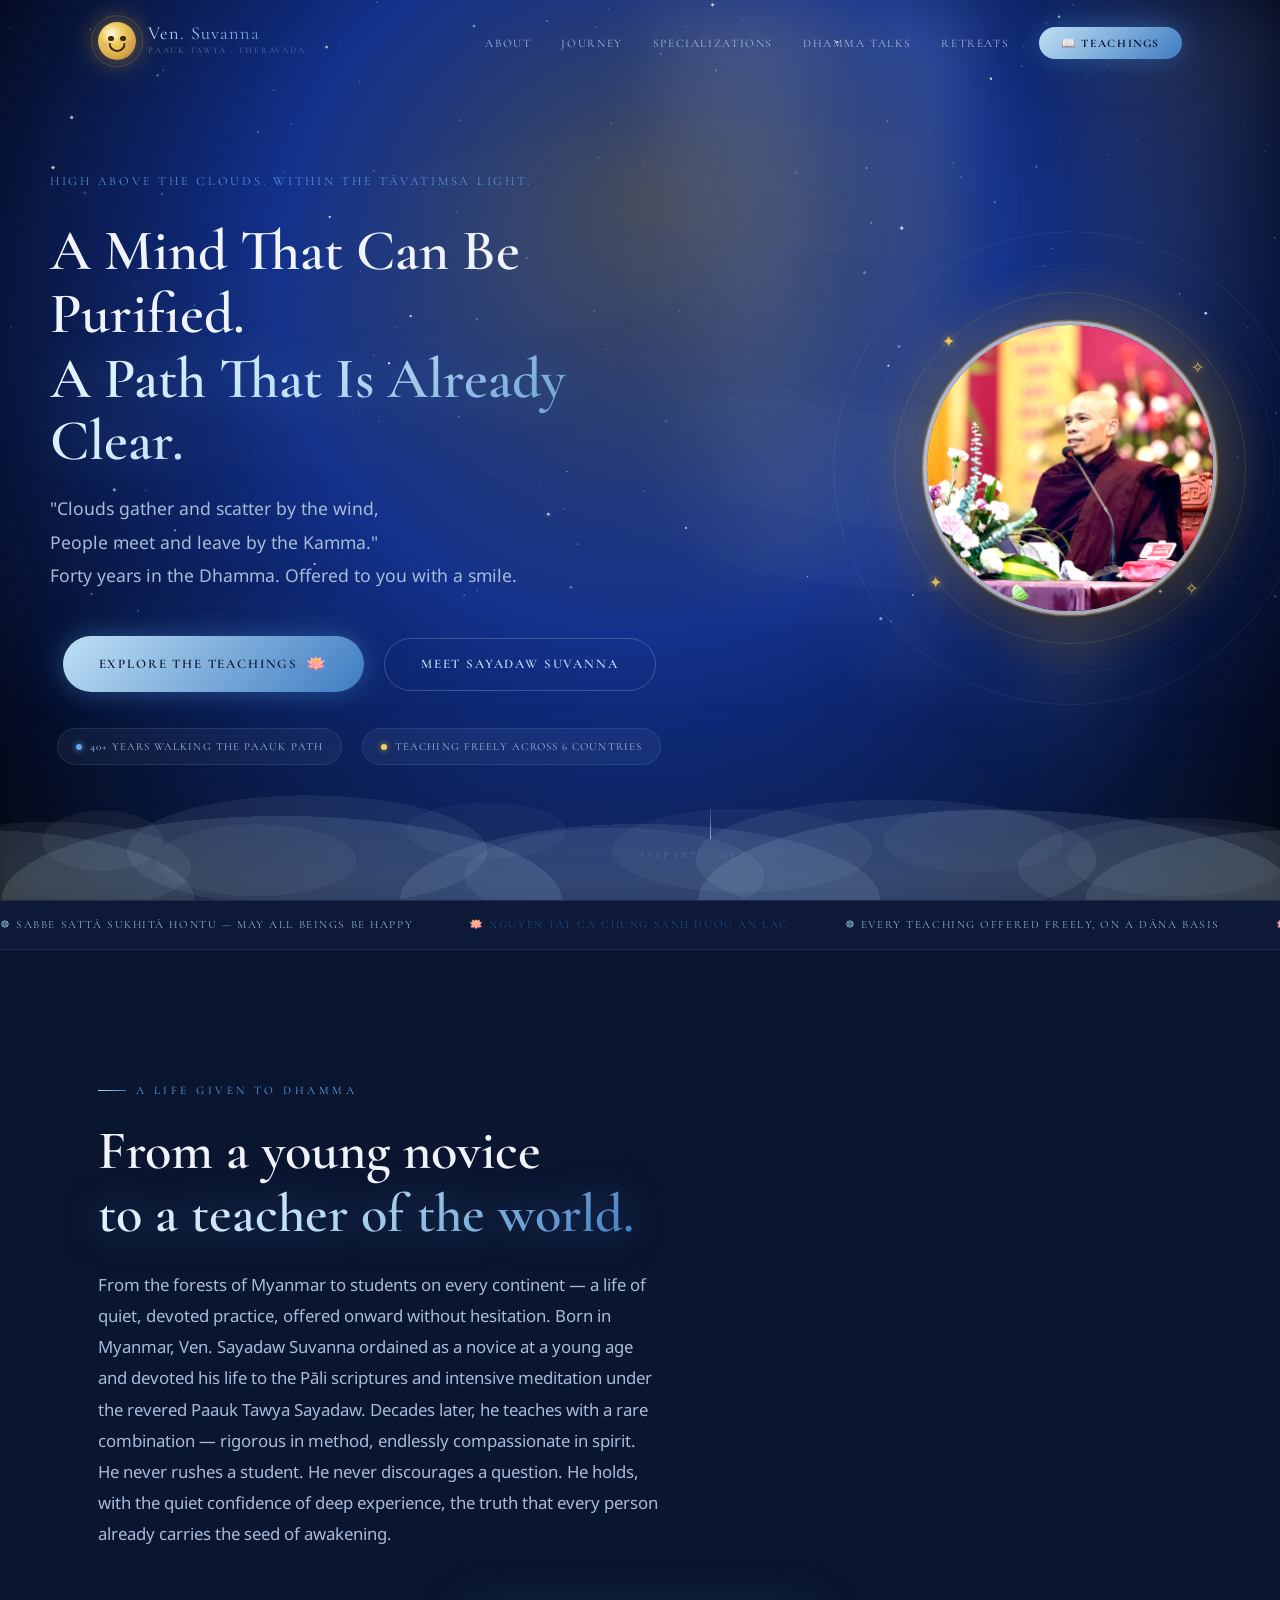
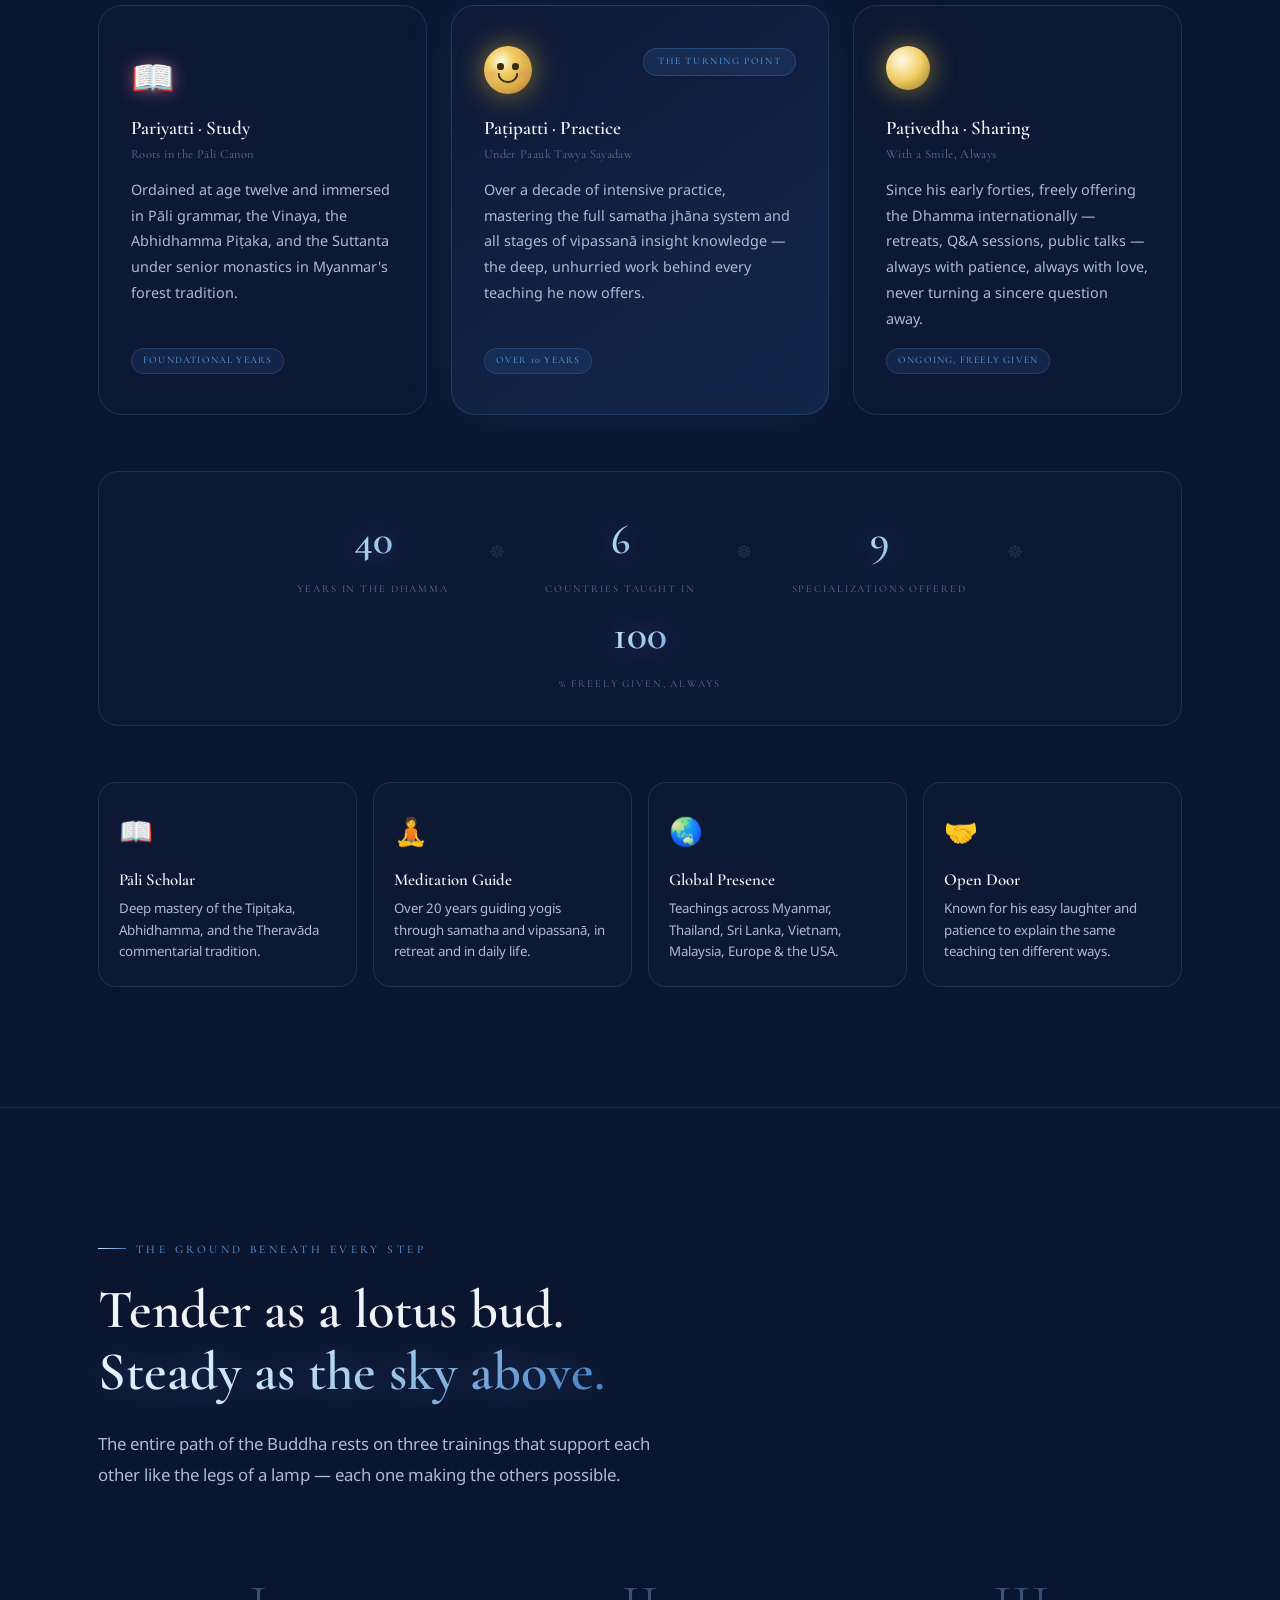
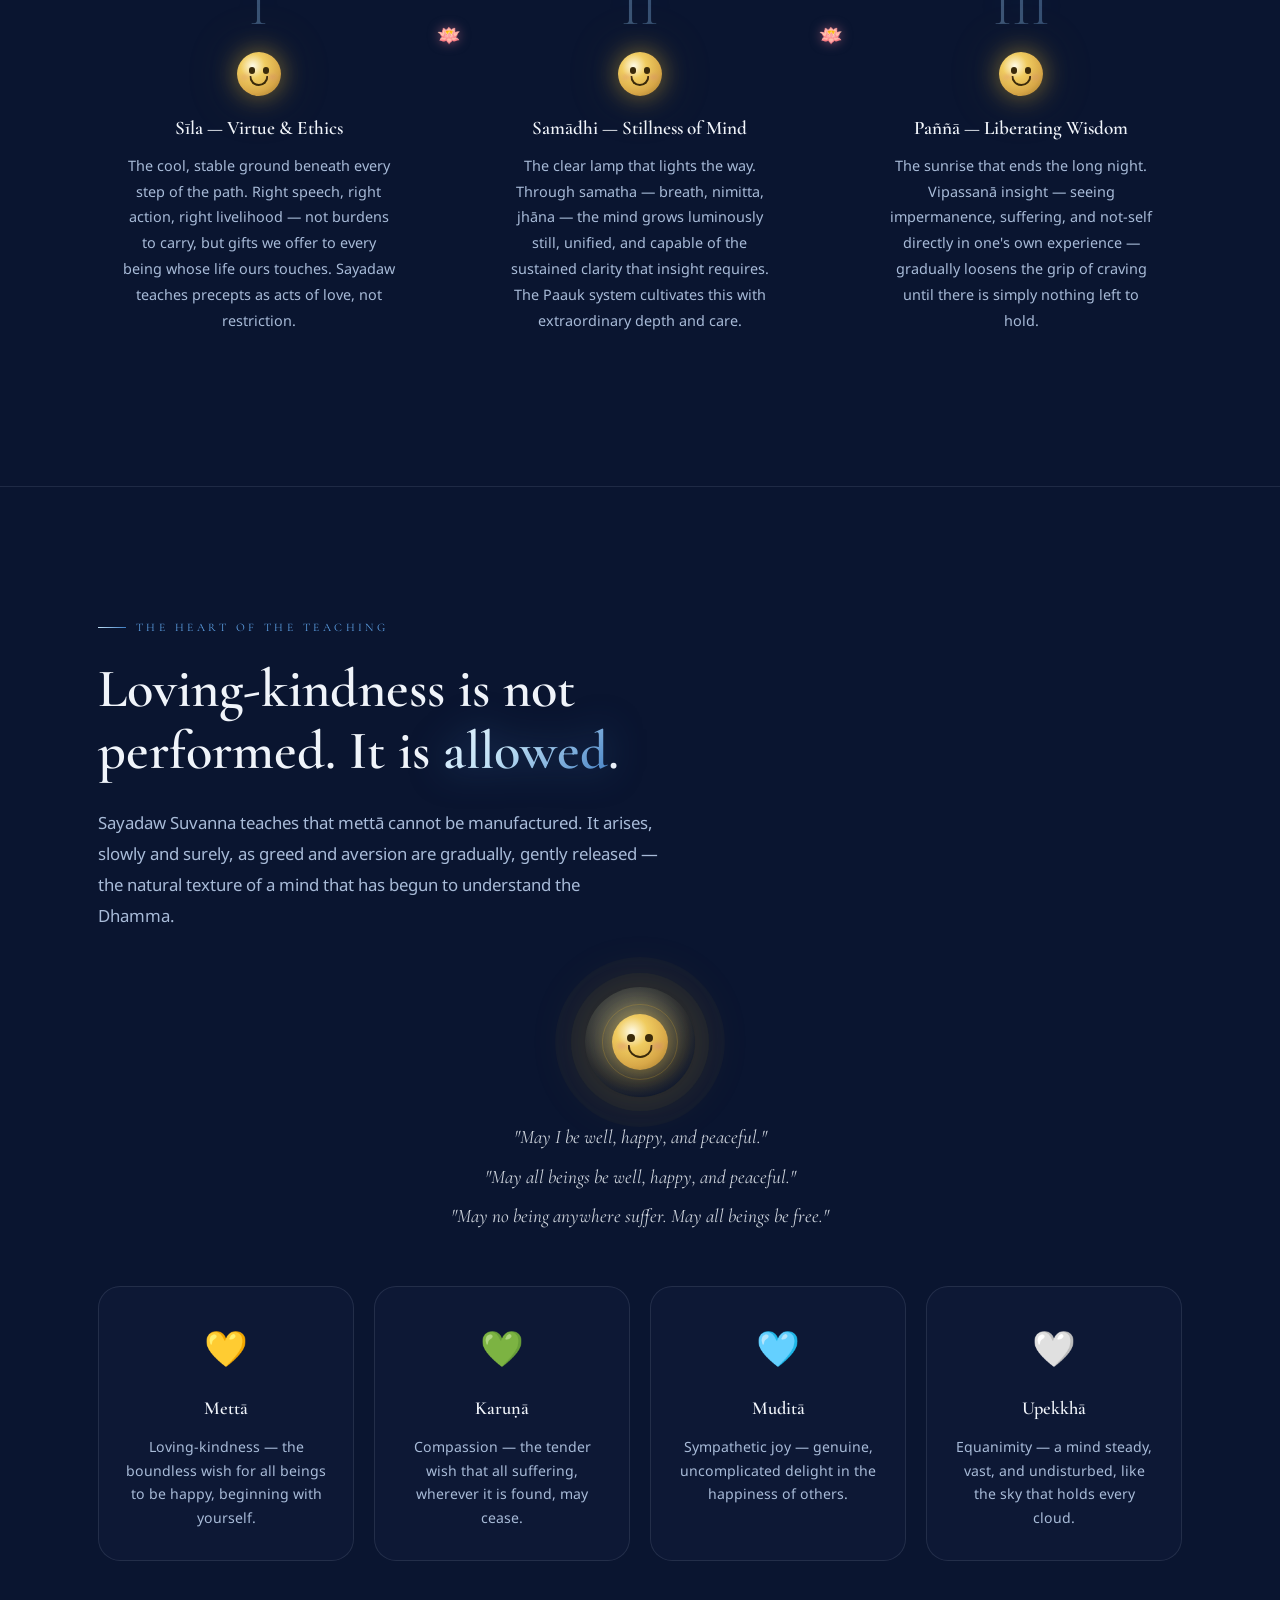
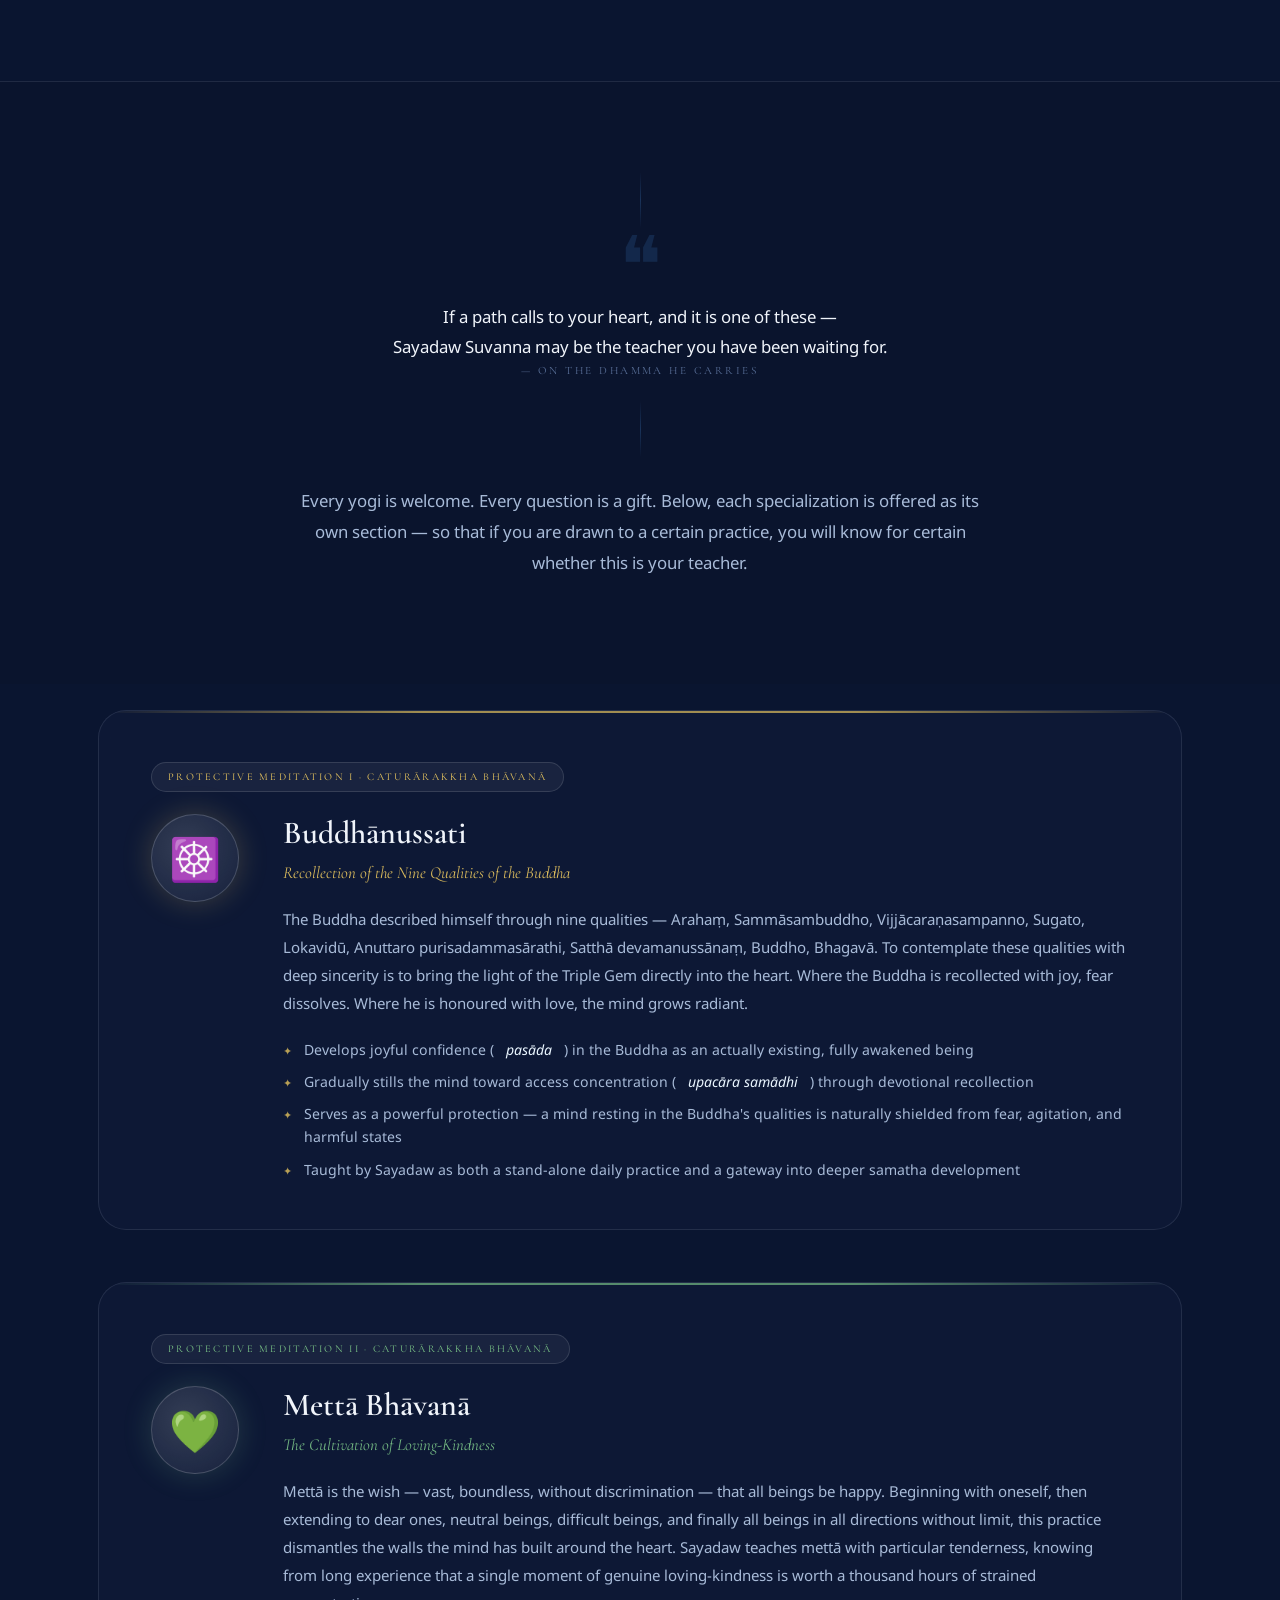
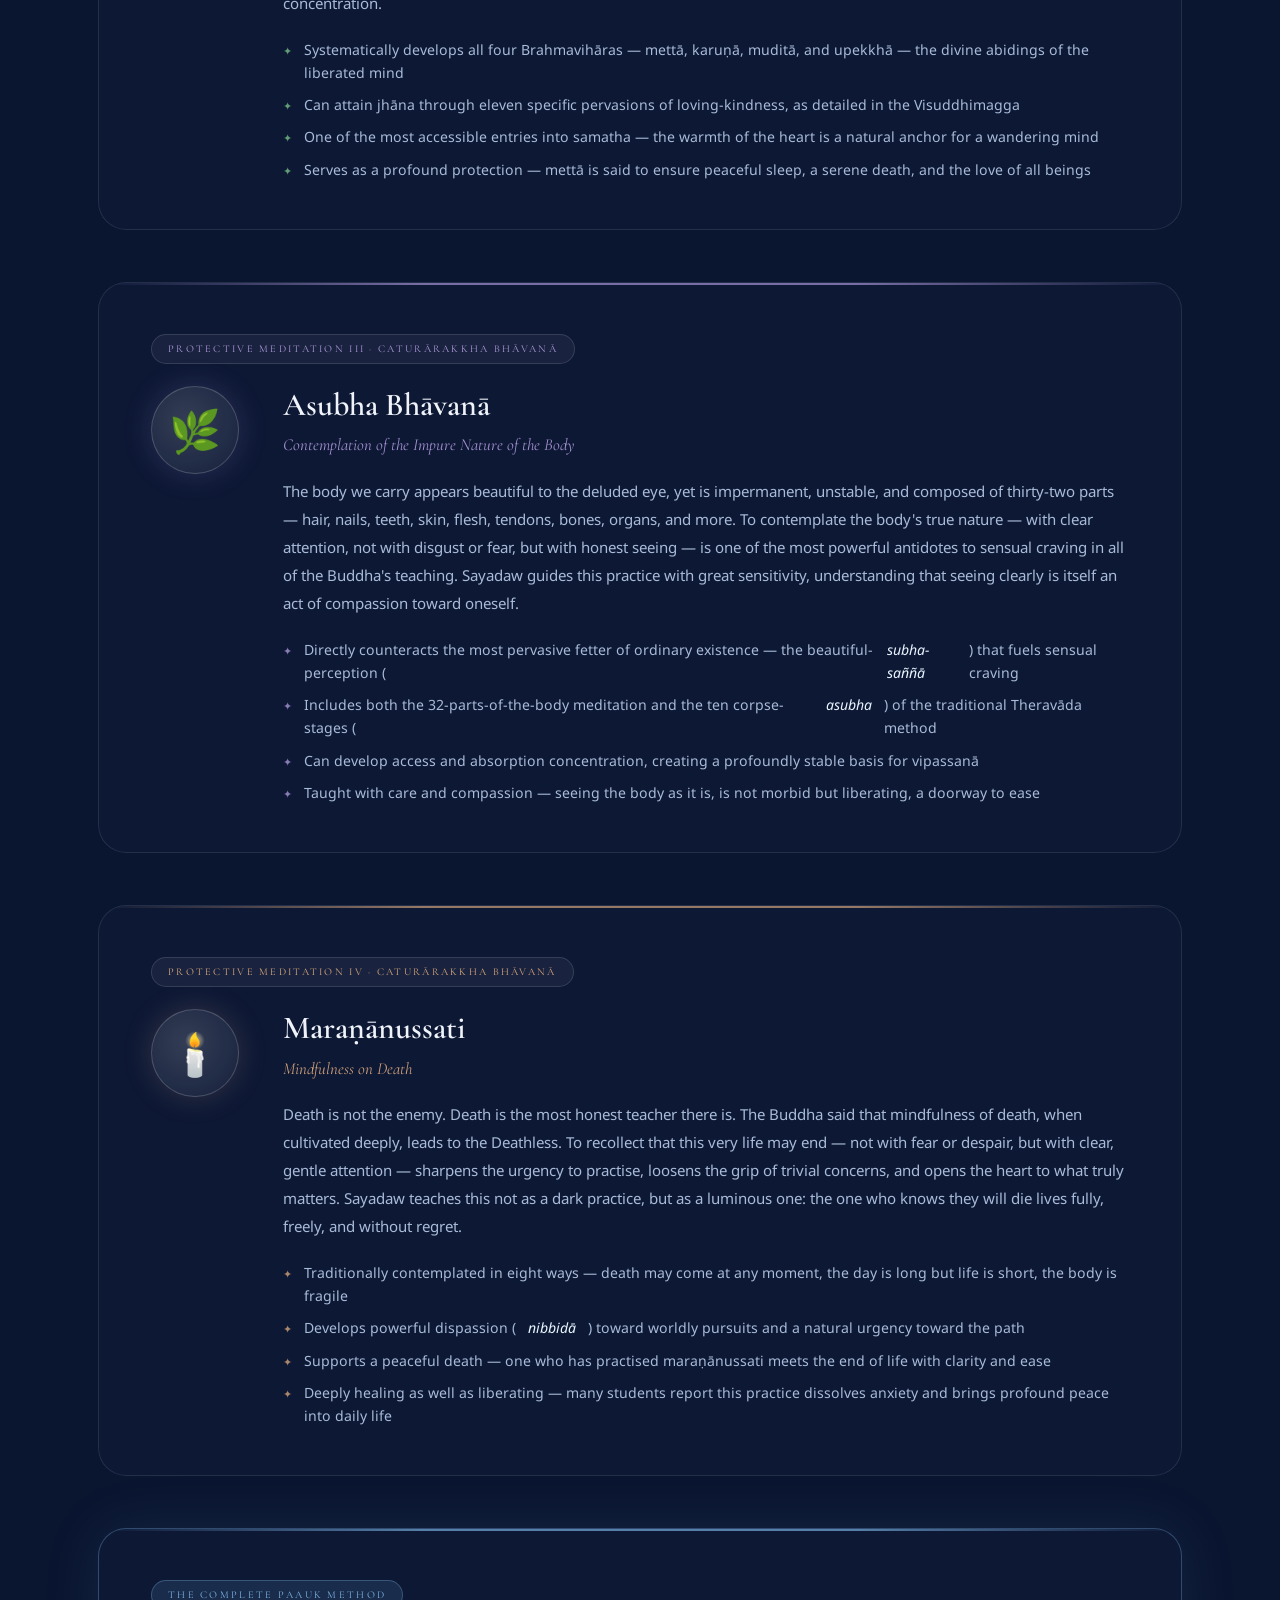
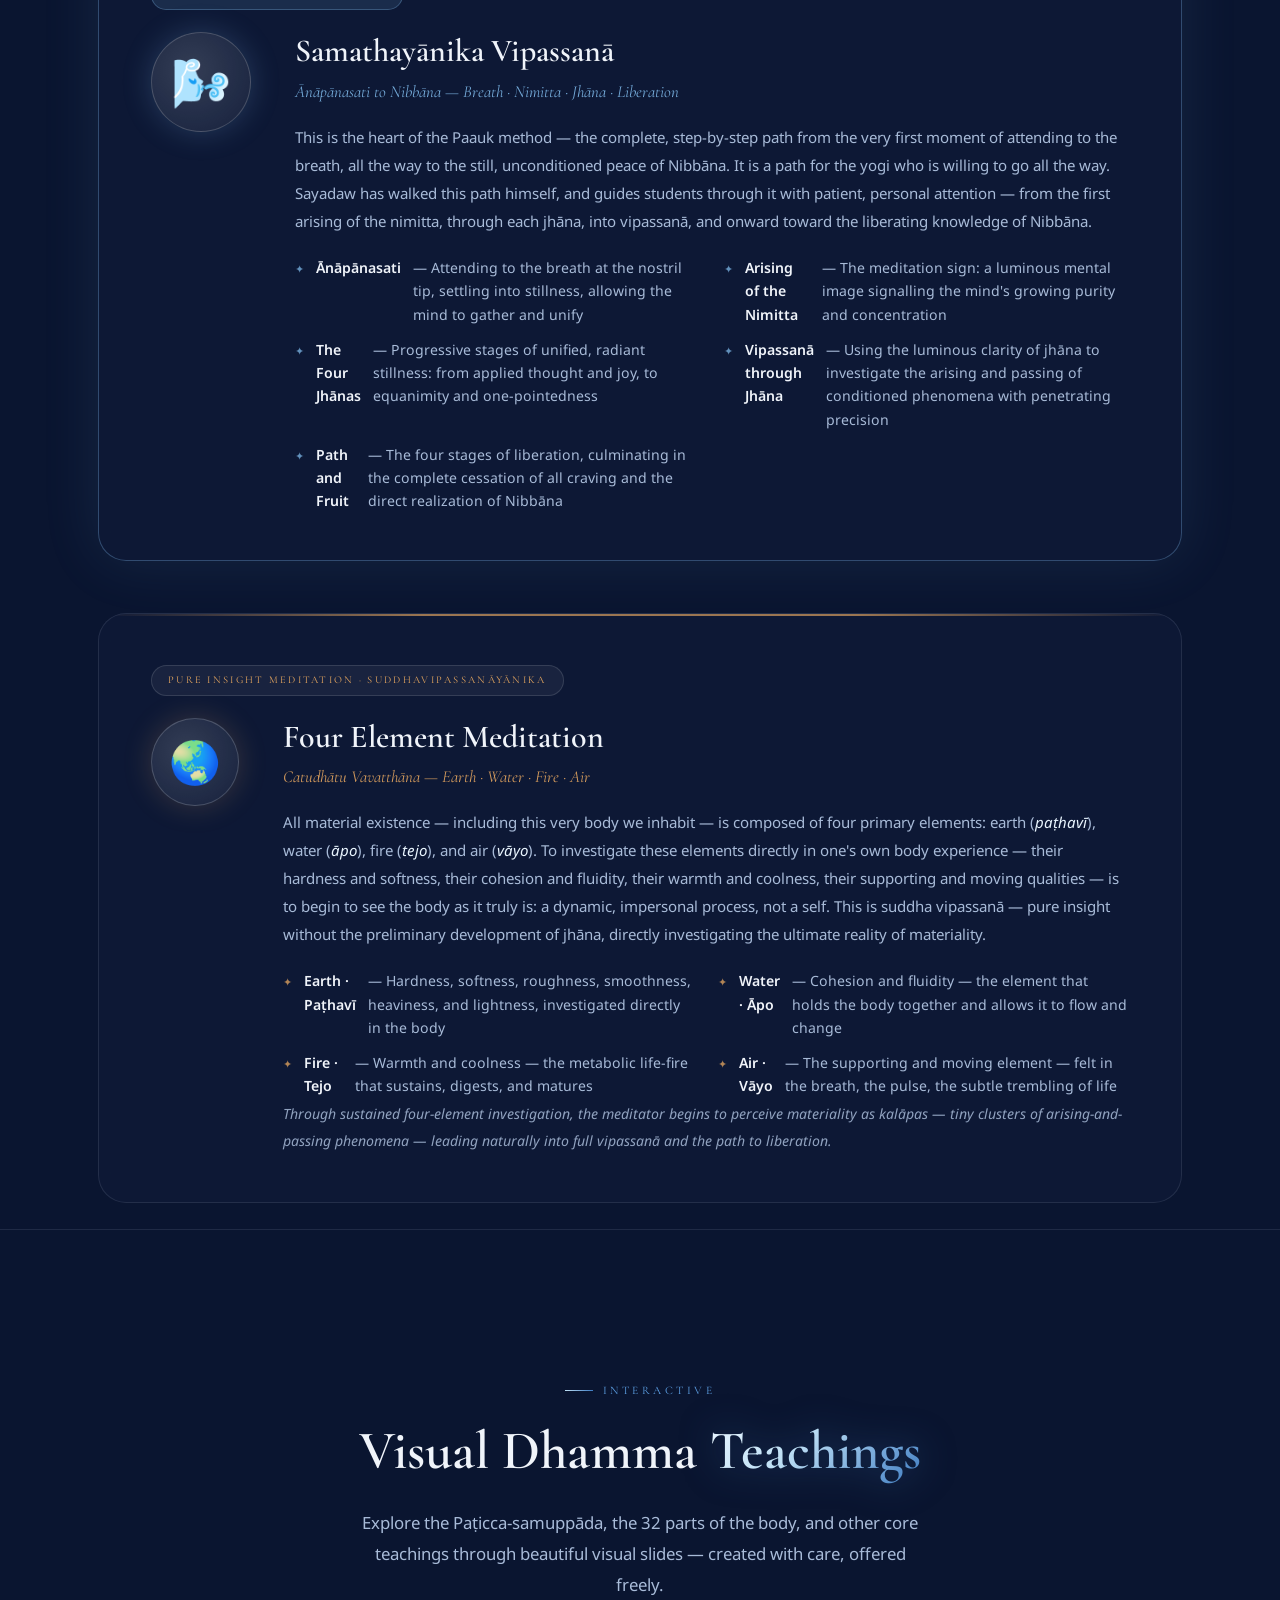
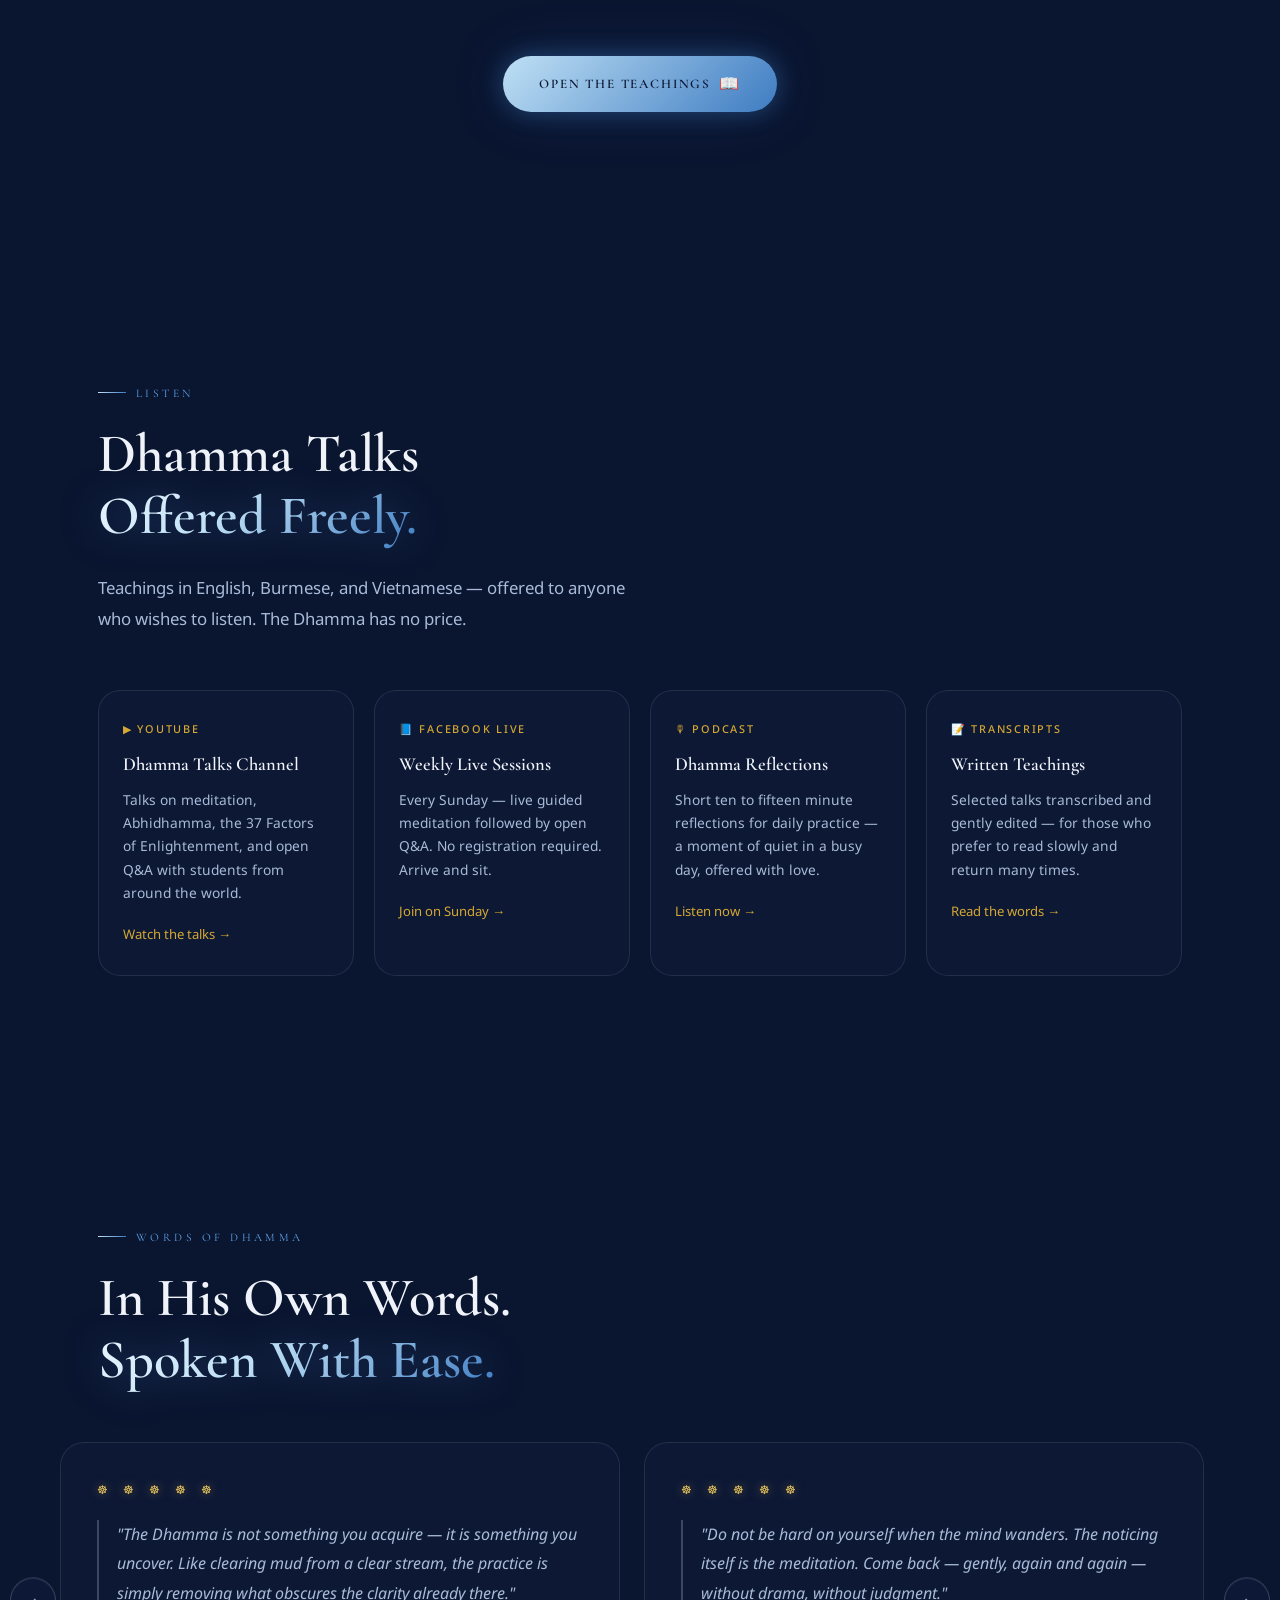
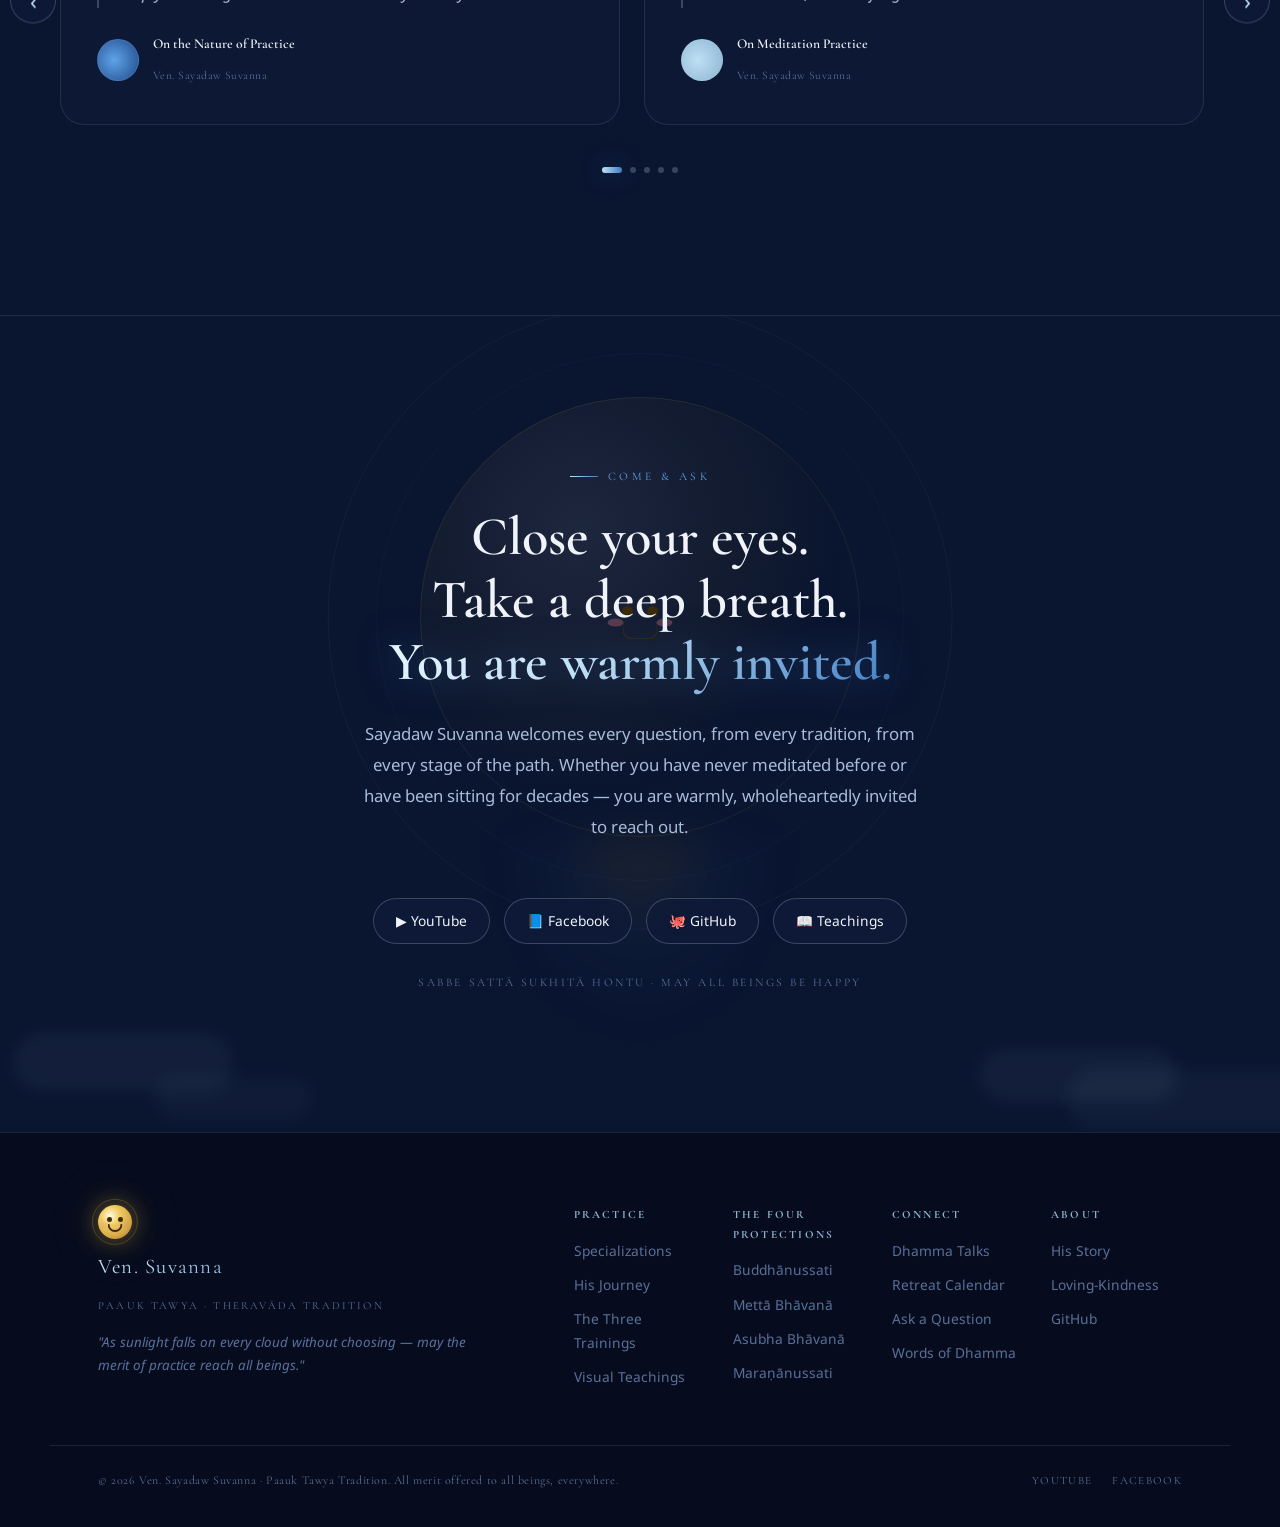
==== commit dc566239: "dhamma site fix and portfolio draft" ====
--- a/index.html
+++ b/index.html
@@ -76,8 +76,8 @@
           <span class="hero__hl-line hero__hl-grad reveal-up" data-d="220">A Path That Is Already Clear.</span>
         </h1>
         <p class="hero__body reveal-fade" data-d="480">
-          "It only asks of you sincerity to begin —<br/>
-          and gentleness enough to keep returning."<br/>
+          "Clouds gather and scatter by the wind,<br/>
+          People meet and leave by the Kamma."<br/>
           Forty years in the Dhamma. Offered to you with a smile.
         </p>
         <div class="hero__cta-row reveal-fade" data-d="580">
@@ -101,7 +101,6 @@
 
       <div class="hero__visual" aria-hidden="true">
         <div class="hero-portrait-wrap">
-          <div class="hero-portrait-beam"></div>
           <div class="hero-portrait" id="hero-portrait">
             <div class="hero-portrait__halo halo-r1"></div>
             <div class="hero-portrait__halo halo-r2"></div>
@@ -145,28 +144,38 @@
     </div>
   </div>
 
-  <!-- ══════════════════════════ ABOUT / PROMISE ═══════════════════════════ -->
+    <!-- ══════════════════════════ ABOUT / JOURNEY ═══════════════════════════ -->
   <section class="promise" id="about">
     <div class="container">
-      <div class="eyebrow">A Teacher You Can Sit With</div>
+      <div class="eyebrow">A Life Given to Dhamma</div>
       <h2 class="section-title">
-        Warm. Unhurried.<br/>
-        Endlessly <em>patient</em>.<br/>
-        <span class="grad-text">Easy to approach.</span>
-      </h2>
+        From a young novice<br/>
+        <span class="grad-text">to a teacher of the world.</span></h2>
+
       <p class="section-body">
-        Born in Myanmar, Ven. Sayadaw Suvanna ordained as a novice at a young age and devoted his life to the Pāli scriptures and intensive meditation under the revered Paauk Tawya Sayadaw. Decades later, he teaches with a rare combination — rigorous in method, endlessly compassionate in spirit. He never rushes a student. He never discourages a question. He holds, with the quiet confidence of deep experience, the truth that every person already carries the seed of awakening.
+        From the forests of Myanmar to students on every continent —
+        a life of quiet, devoted practice, offered onward without hesitation.
+        Born in Myanmar, Ven. Sayadaw Suvanna ordained as a novice at a young age
+        and devoted his life to the Pāli scriptures and intensive meditation
+        under the revered Paauk Tawya Sayadaw. Decades later,
+        he teaches with a rare combination — rigorous in method, endlessly compassionate in spirit.
+        He never rushes a student. He never discourages a question.
+        He holds, with the quiet confidence of deep experience,
+        the truth that every person already carries the seed of awakening.
       </p>
 
       <div class="promise__cards">
 
         <div class="pcard reveal-card" data-d="0">
           <div class="pcard__icon">
-            <div class="lotus-icon">🪷</div>
-          </div>
-          <h3>Every teaching, offered freely.</h3>
-          <p>Sayadaw Suvanna's retreats and guidance are offered on a dāna basis — not as a transaction, but as a simple, loving agreement: come sincerely, and you will receive everything the tradition has to give. The Dhamma has no price.</p>
+            <div class="lotus-icon">📖</div>
+          </div>
+          <h3 class="ccard__title">Pariyatti · Study<br/><small>Roots in the Pāli Canon</small></h3>
+          <p>Ordained at age twelve and immersed in Pāli grammar, the Vinaya, the Abhidhamma Piṭaka, and the Suttanta under senior monastics in Myanmar's forest tradition.</p>
           <div class="pcard__bar"></div>
+          <div class="ccard__tags" style="margin-top:16px;">
+            <span class="ctag ctag--free">Foundational years</span>
+          </div>
         </div>
 
         <div class="pcard pcard--lit reveal-card" data-d="120">
@@ -181,21 +190,27 @@
                   <div class="sm-blush sm-blush--r"></div>
                 </div>
               </div>
-              <div class="pcard__badge">His Deepest Wish</div>
+              <div class="pcard__badge">The Turning Point</div>
             </div>
           </div>
-          <h3>You already carry the seed of awakening.</h3>
-          <p>Whatever stage you are at — your first sit or your fortieth year — Sayadaw meets you exactly there, with kindness first and teaching second, always. Nothing about you needs fixing before you begin.</p>
+          <h3 class="ccard__title">Paṭipatti · Practice<br/><small>Under Paauk Tawya Sayadaw</small></h3>
+          <p>Over a decade of intensive practice, mastering the full samatha jhāna system and all stages of vipassanā insight knowledge — the deep, unhurried work behind every teaching he now offers.</p>
           <div class="pcard__bar"></div>
+          <div class="ccard__tags" style="margin-top:16px;">
+            <span class="ctag ctag--free">Over 10 years</span>
+          </div>
         </div>
 
         <div class="pcard reveal-card" data-d="240">
           <div class="pcard__icon">
             <div class="sun-icon-simple"></div>
           </div>
-          <h3>Sincerity is the only requirement.</h3>
-          <p>He asks for nothing but honest effort and a gentle willingness to keep returning. The path itself does the work — patience, breath by breath, sit by sit, like the slow turning of the dawn.</p>
+          <h3 class="ccard__title">Paṭivedha · Sharing<br/><small>With a Smile, Always</small></h3>
+          <p>Since his early forties, freely offering the Dhamma internationally — retreats, Q&A sessions, public talks — always with patience, always with love, never turning a sincere question away.</p>
           <div class="pcard__bar"></div>
+          <div class="ccard__tags" style="margin-top:16px;">
+            <span class="ctag ctag--free">Ongoing, freely given</span>
+          </div>
         </div>
 
       </div>
@@ -273,59 +288,6 @@
         </div>
 
       </div>
-    </div>
-  </section>
-
-  <!-- ══════════════════════════ JOURNEY (Pariyatti → Paṭipatti → Paṭivedha) ══ -->
-  <section class="courses" id="journey">
-    <div class="container">
-      <div class="eyebrow">A Life Given to Dhamma</div>
-      <h2 class="section-title">From a young novice<br/><span class="grad-text">to a teacher of the world.</span></h2>
-      <p class="section-body">From the forests of Myanmar to students on every continent — a life of quiet, devoted practice, offered onward without hesitation.</p>
-    </div>
-
-    <div class="carousel-outer" id="journey-carousel">
-      <div class="carousel-track" id="journey-track">
-
-        <div class="ccard">
-          <div class="ccard__glow"></div>
-          <div class="ccard__level">Pariyatti · Study</div>
-          <div class="ccard__sun-wrap"><div class="sun-mascot sun-mascot--ccard"><div class="sm-face"><div class="sm-eye sm-eye--l"></div><div class="sm-eye sm-eye--r"></div><div class="sm-smile"></div><div class="sm-blush sm-blush--l"></div><div class="sm-blush sm-blush--r"></div></div></div></div>
-          <h3 class="ccard__title">Scriptural Foundation<br/><small>Roots in the Pāli Canon</small></h3>
-          <p class="ccard__body">Ordained at age twelve and immersed in Pāli grammar, the Vinaya, the Abhidhamma Piṭaka, and the Suttanta under senior monastics in Myanmar's forest tradition.</p>
-          <div class="ccard__tags">
-            <span class="ctag ctag--free">Foundational years</span>
-          </div>
-        </div>
-
-        <div class="ccard ccard--featured">
-          <div class="ccard__glow ccard__glow--lit"></div>
-          <div class="ccard__badge">The Turning Point</div>
-          <div class="ccard__level">Paṭipatti · Practice</div>
-          <div class="ccard__sun-wrap"><div class="sun-mascot sun-mascot--ccard"><div class="sm-face"><div class="sm-eye sm-eye--l"></div><div class="sm-eye sm-eye--r"></div><div class="sm-smile"></div><div class="sm-blush sm-blush--l"></div><div class="sm-blush sm-blush--r"></div></div></div></div>
-          <h3 class="ccard__title">Intensive Retreat<br/><small>Under Paauk Tawya Sayadaw</small></h3>
-          <p class="ccard__body">Over a decade of intensive practice, mastering the full samatha jhāna system and all stages of vipassanā insight knowledge — the deep, unhurried work behind every teaching he now offers.</p>
-          <div class="ccard__tags">
-            <span class="ctag ctag--free">Over 10 years</span>
-          </div>
-        </div>
-
-        <div class="ccard">
-          <div class="ccard__glow"></div>
-          <div class="ccard__level">Paṭivedha · Sharing</div>
-          <div class="ccard__sun-wrap"><div class="sun-mascot sun-mascot--ccard"><div class="sm-face"><div class="sm-eye sm-eye--l"></div><div class="sm-eye sm-eye--r"></div><div class="sm-smile"></div><div class="sm-blush sm-blush--l"></div><div class="sm-blush sm-blush--r"></div></div></div></div>
-          <h3 class="ccard__title">Teaching the World<br/><small>With a Smile, Always</small></h3>
-          <p class="ccard__body">Since his early forties, freely offering the Dhamma internationally — retreats, Q&A sessions, public talks — always with patience, always with love, never turning a sincere question away.</p>
-          <div class="ccard__tags">
-            <span class="ctag ctag--free">Ongoing, freely given</span>
-          </div>
-        </div>
-
-      </div>
-
-      <button class="c-btn c-btn--prev" id="j-prev" aria-label="prev">‹</button>
-      <button class="c-btn c-btn--next" id="j-next" aria-label="next">›</button>
-      <div class="c-dots" id="j-dots"></div>
     </div>
   </section>
 
@@ -611,7 +573,7 @@
   </section>
 
   <!-- ══════════════════════════ RETREAT CALENDAR ══════════════════════════ -->
-  <section class="merit" id="retreats">
+  <!-- <section class="merit" id="retreats">
     <div class="container">
       <div class="eyebrow">Coming Up</div>
       <h2 class="section-title">Retreat Calendar<br/><span class="grad-text">Every Yogi Welcome.</span></h2>
@@ -635,7 +597,7 @@
         </div>
       </div>
     </div>
-  </section>
+  </section> -->
 
   <!-- ══════════════════════════ QUOTES / "VOICES" ═════════════════════════ -->
   <section class="voices" id="quotes">
--- a/style.css
+++ b/style.css
@@ -838,10 +838,24 @@
 .sunbeam {
   position: absolute;
   top: 0;
-  width: 80px;
-  background: linear-gradient(to bottom, rgba(240, 210, 130, 0.08) 0%, transparent 80%);
-  transform-origin: top center;
+  width: 220px;
   pointer-events: none;
+
+  background:
+    linear-gradient(to right,
+      transparent 0%,
+      rgba(255, 245, 220, .04) 20%,
+      rgba(255, 245, 220, .10) 50%,
+      rgba(255, 245, 220, .04) 80%,
+      transparent 100%),
+    linear-gradient(to bottom,
+      rgba(255, 245, 220, .12) 0%,
+      rgba(255, 245, 220, .06) 35%,
+      transparent 100%);
+
+  filter: blur(32px);
+  opacity: .75;
+  mix-blend-mode: screen;
 }
 
 .sb1 {
@@ -910,19 +924,6 @@
   display: flex;
   flex-direction: column;
   align-items: center;
-}
-
-.hero-portrait-beam {
-  display: none;
-  position: absolute;
-  top: 18%;
-  right: 68%;
-  width: min(240px, 36vw);
-  height: 2px;
-  background: linear-gradient(90deg, transparent, rgba(240, 210, 130, 0.4), rgba(212, 168, 50, 0.15));
-  transform: rotate(-10deg);
-  opacity: 0.65;
-  pointer-events: none;
 }
 
 .hero-portrait {
@@ -1124,10 +1125,6 @@
   .hero__visual {
     justify-content: flex-end;
     min-height: 360px;
-  }
-
-  .hero-portrait-beam {
-    display: block;
   }
 
   .sb1 {
@@ -1332,7 +1329,7 @@
   transform: translateY(0);
 }
 
-/* ── PROMISE / ABOUT SECTION ─────────────────────────────────────────────── */
+/* ── ABOUT / JOURNEY SECTION ─────────────────────────────────────────────── */
 .promise {
   position: relative;
   z-index: 3;
@@ -1355,6 +1352,8 @@
   overflow: hidden;
   backdrop-filter: blur(14px);
   transition: all 0.4s var(--ease-heaven);
+  display: flex;
+  flex-direction: column;
 }
 
 .pcard:hover {
@@ -1435,6 +1434,7 @@
   font-size: 0.9rem;
   color: var(--text-mid);
   line-height: 1.8;
+  flex: 1;
 }
 
 .pcard__bar {
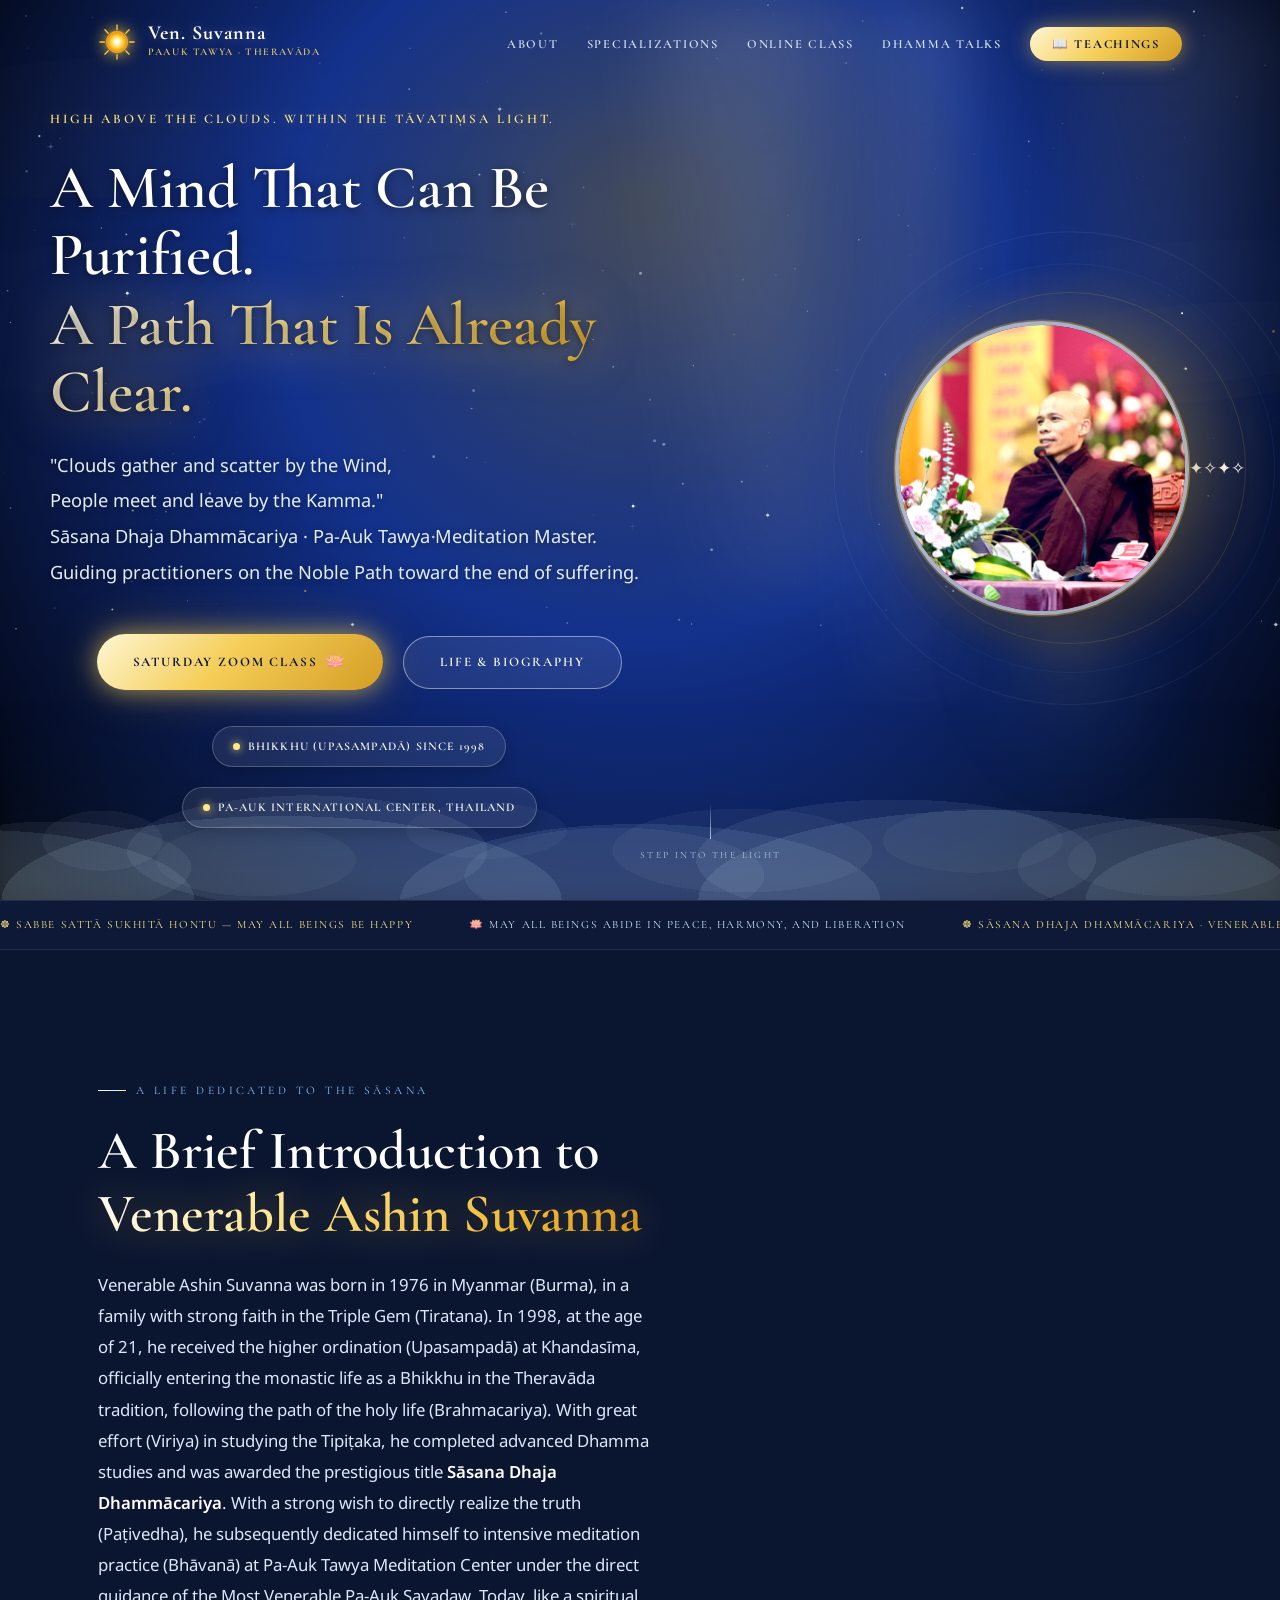
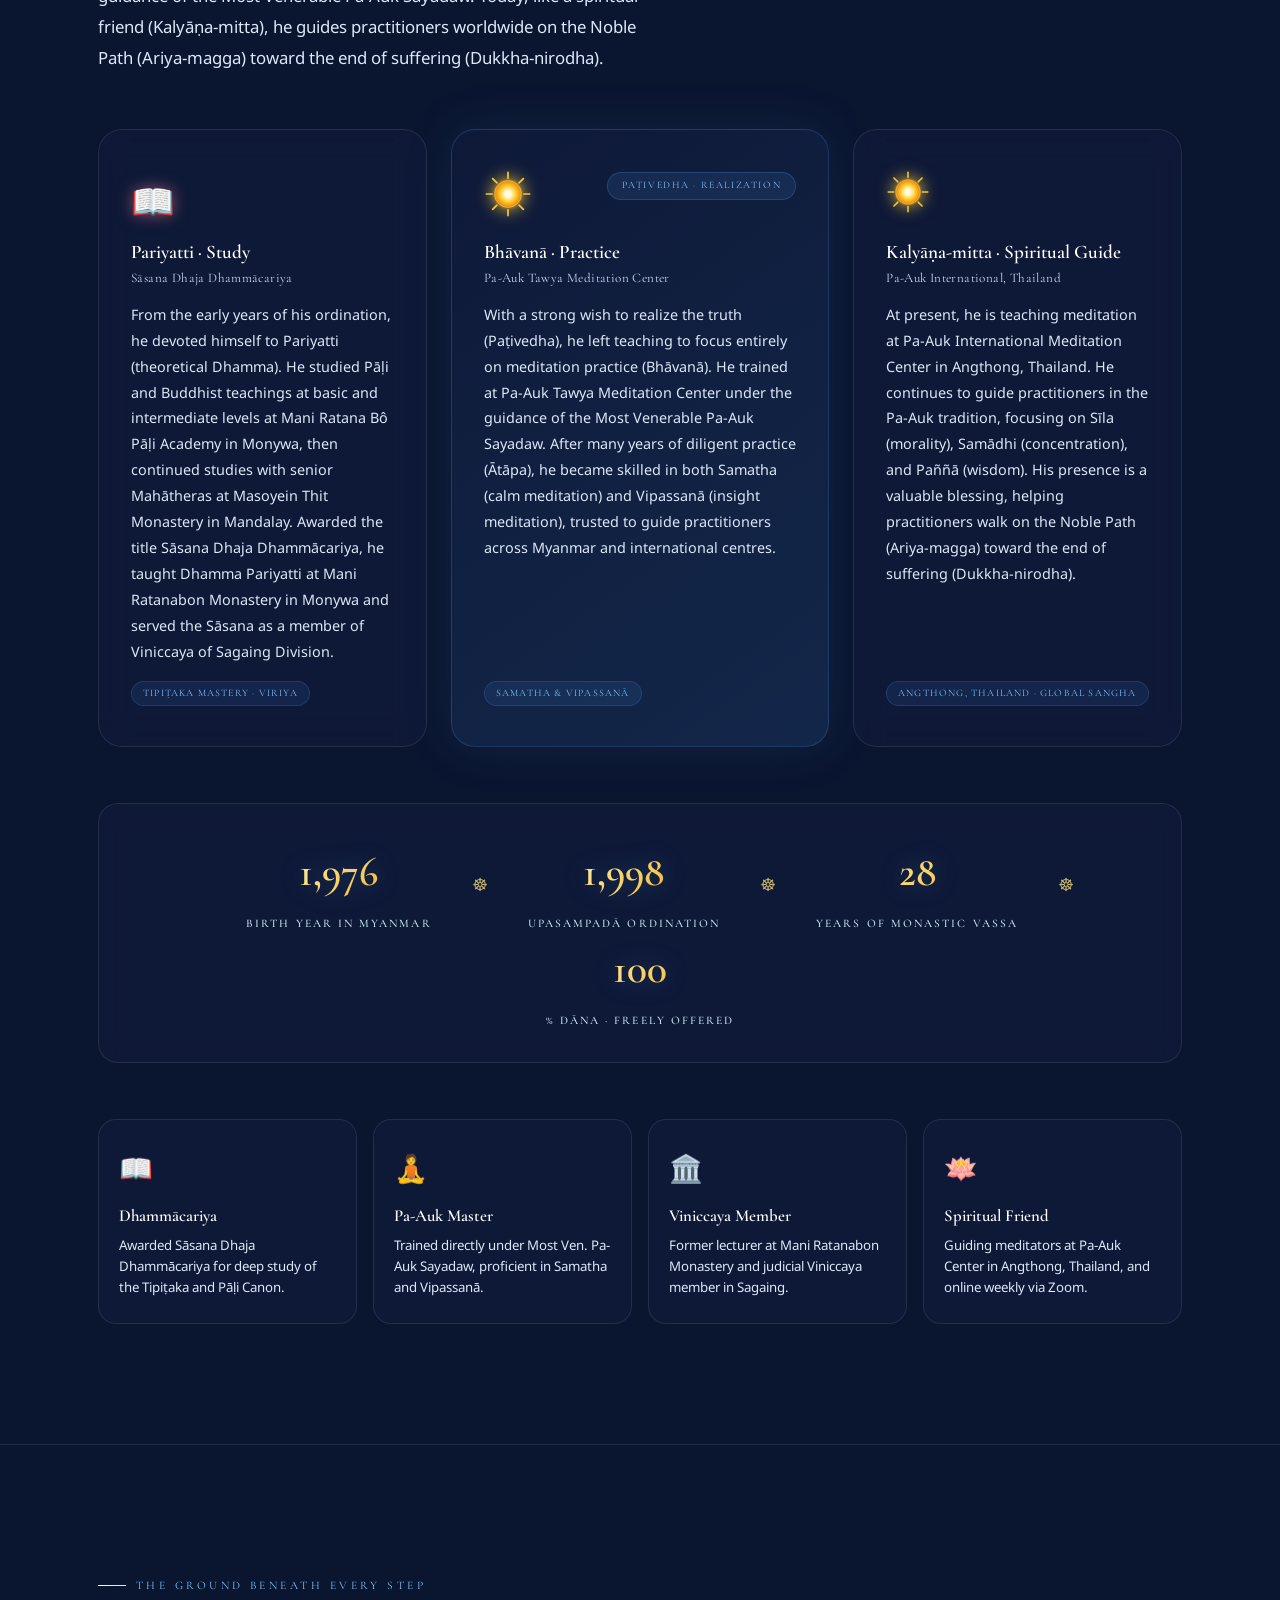
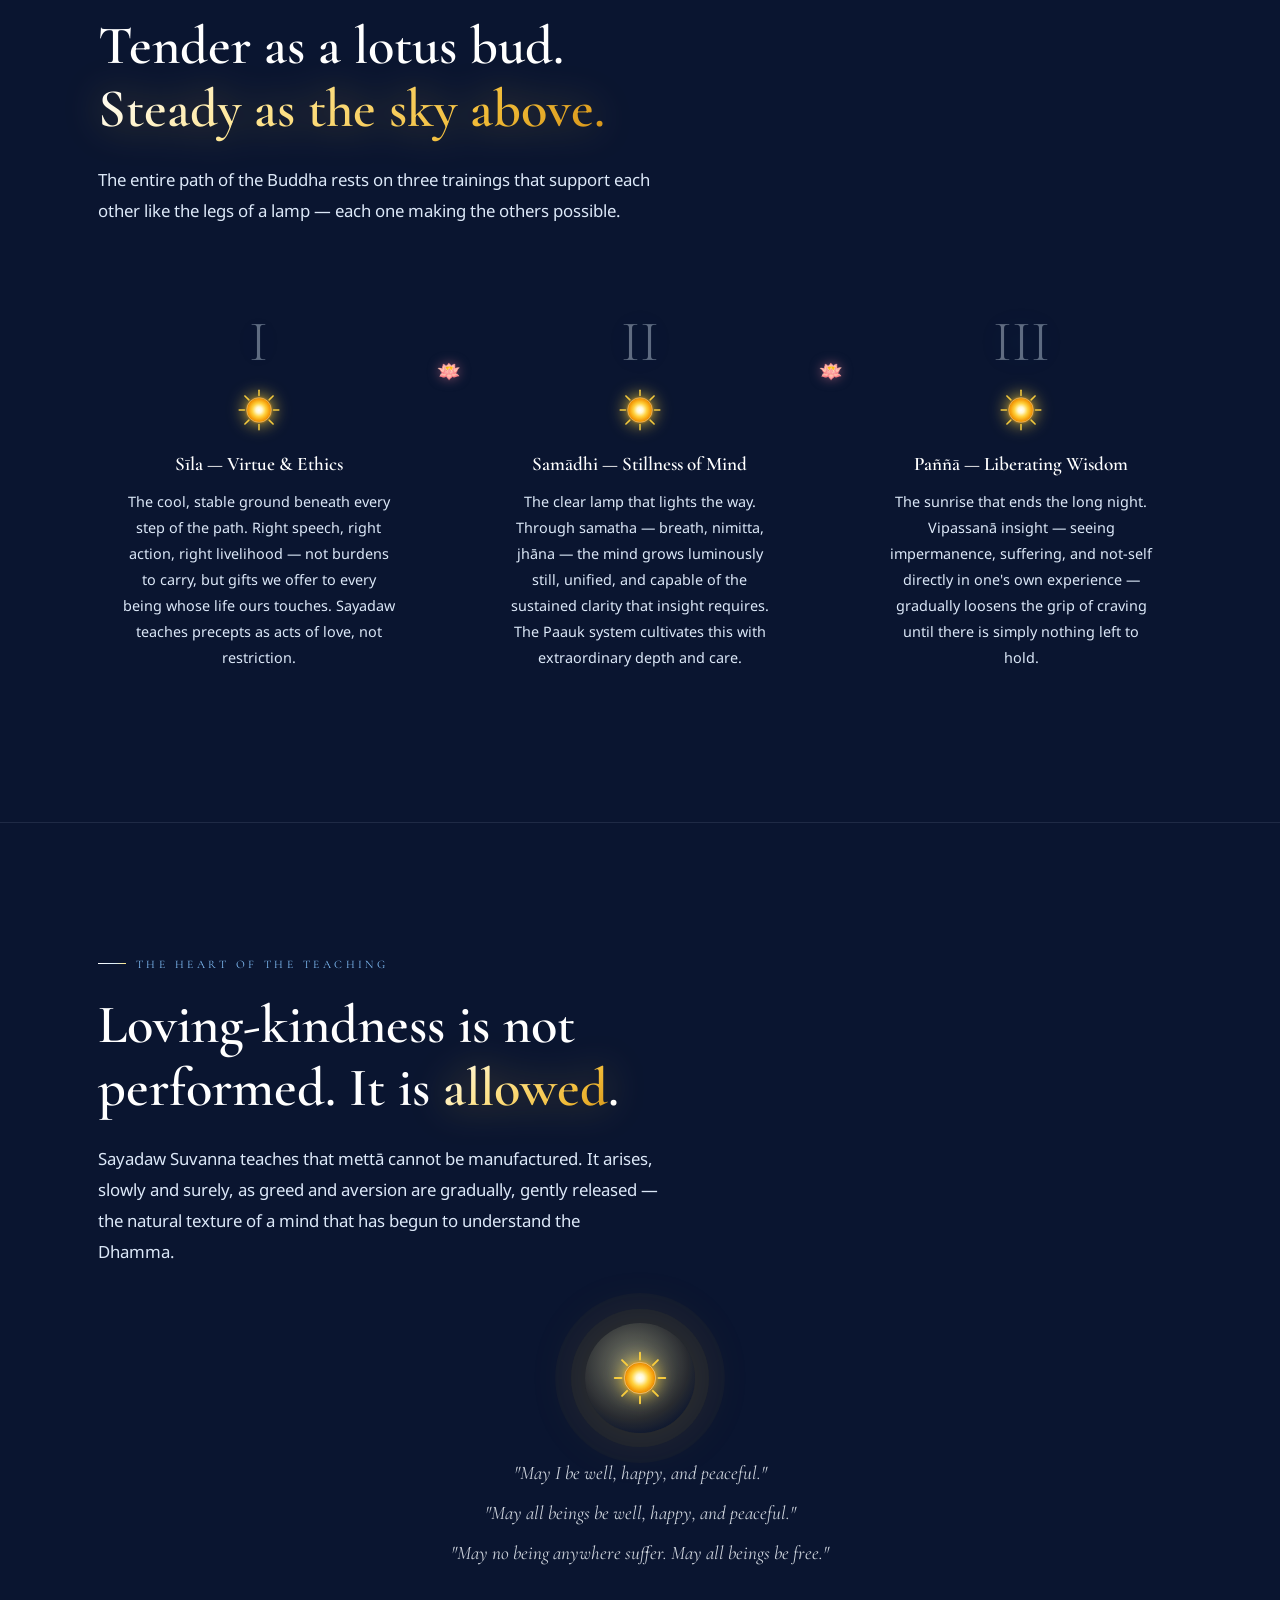
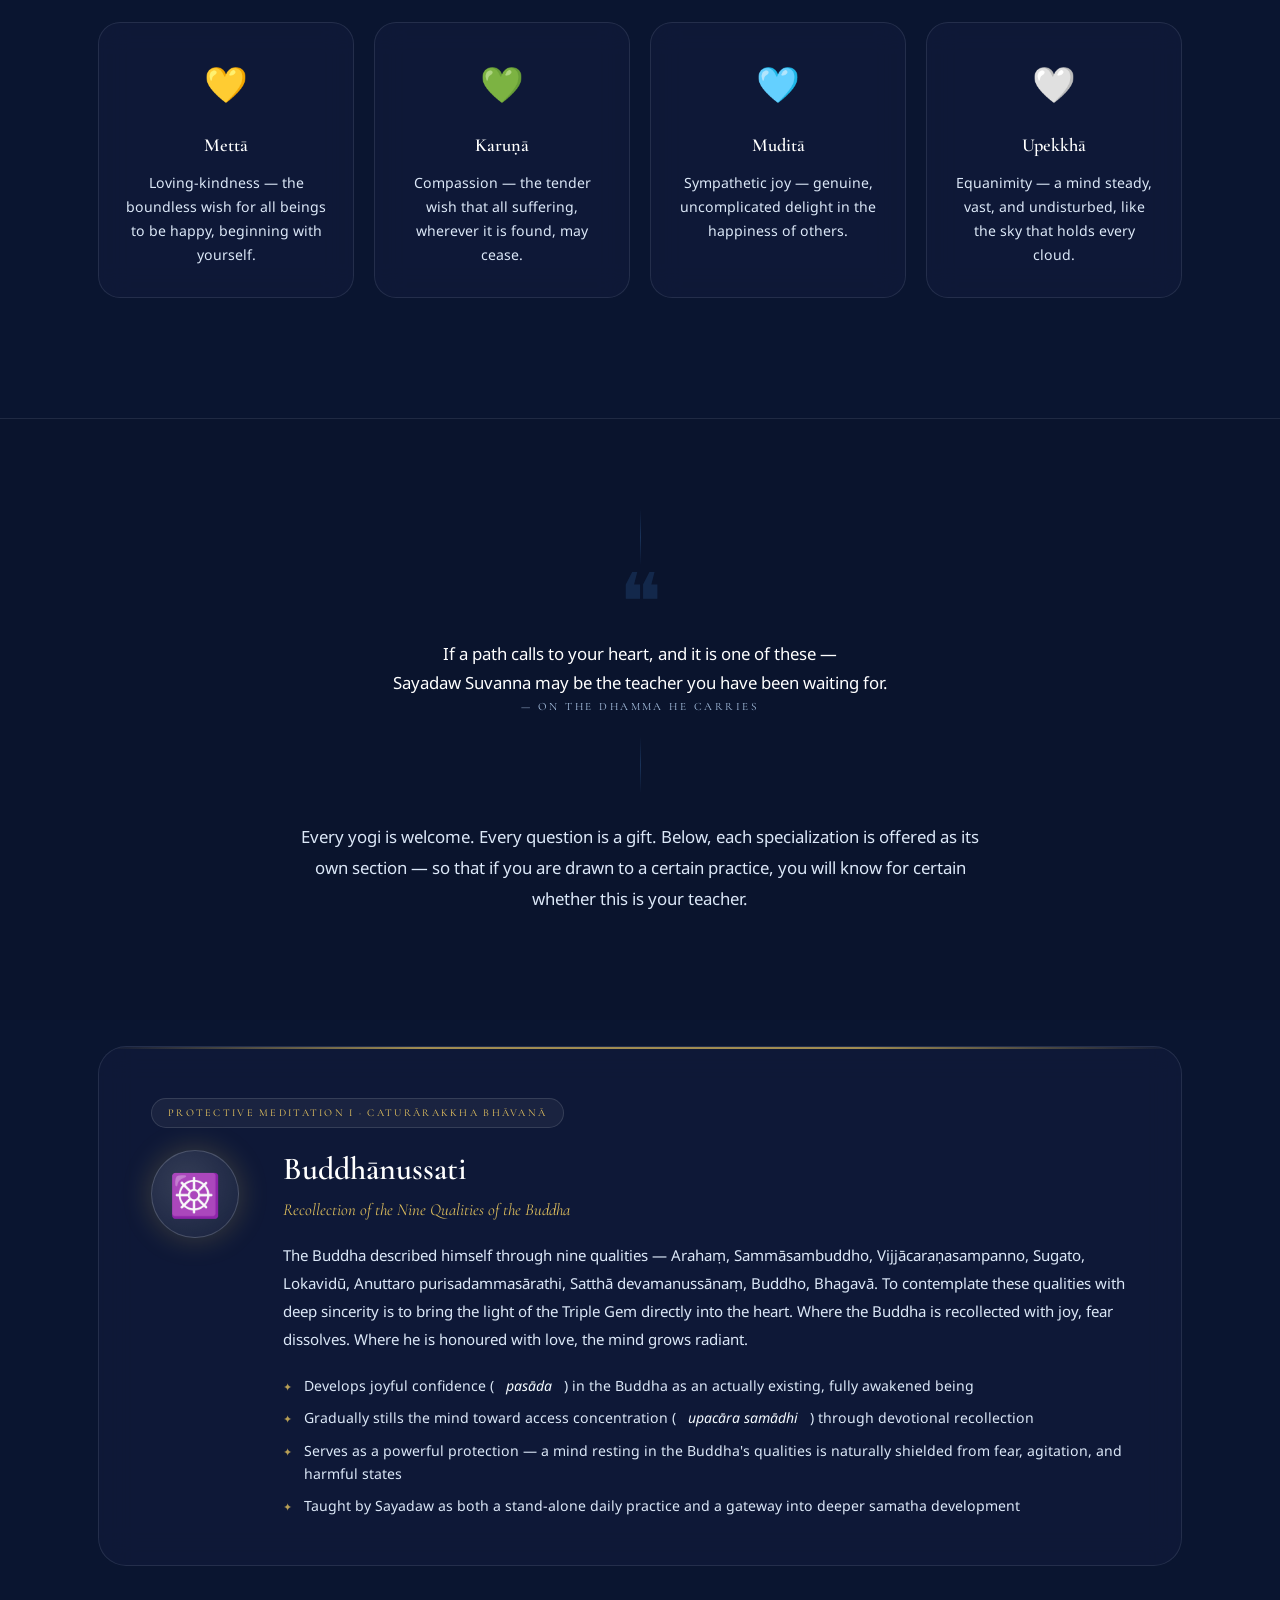
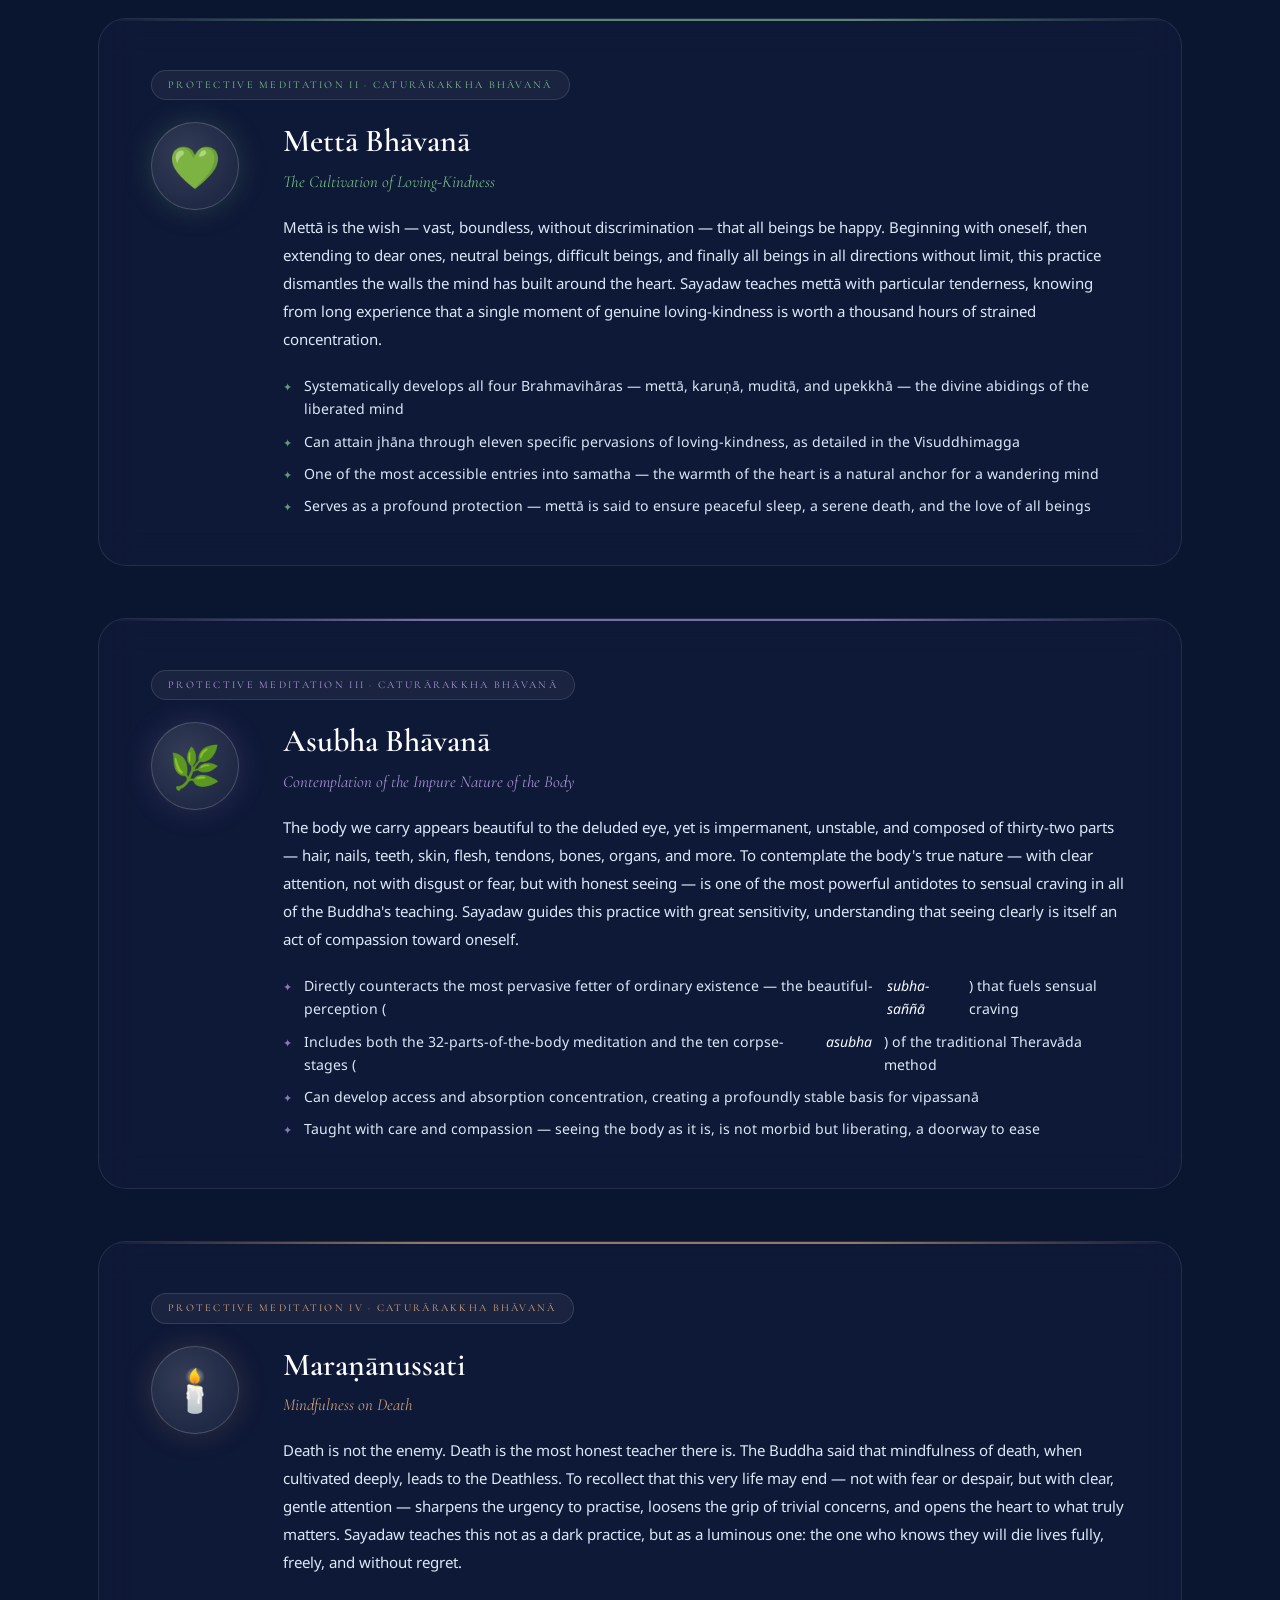
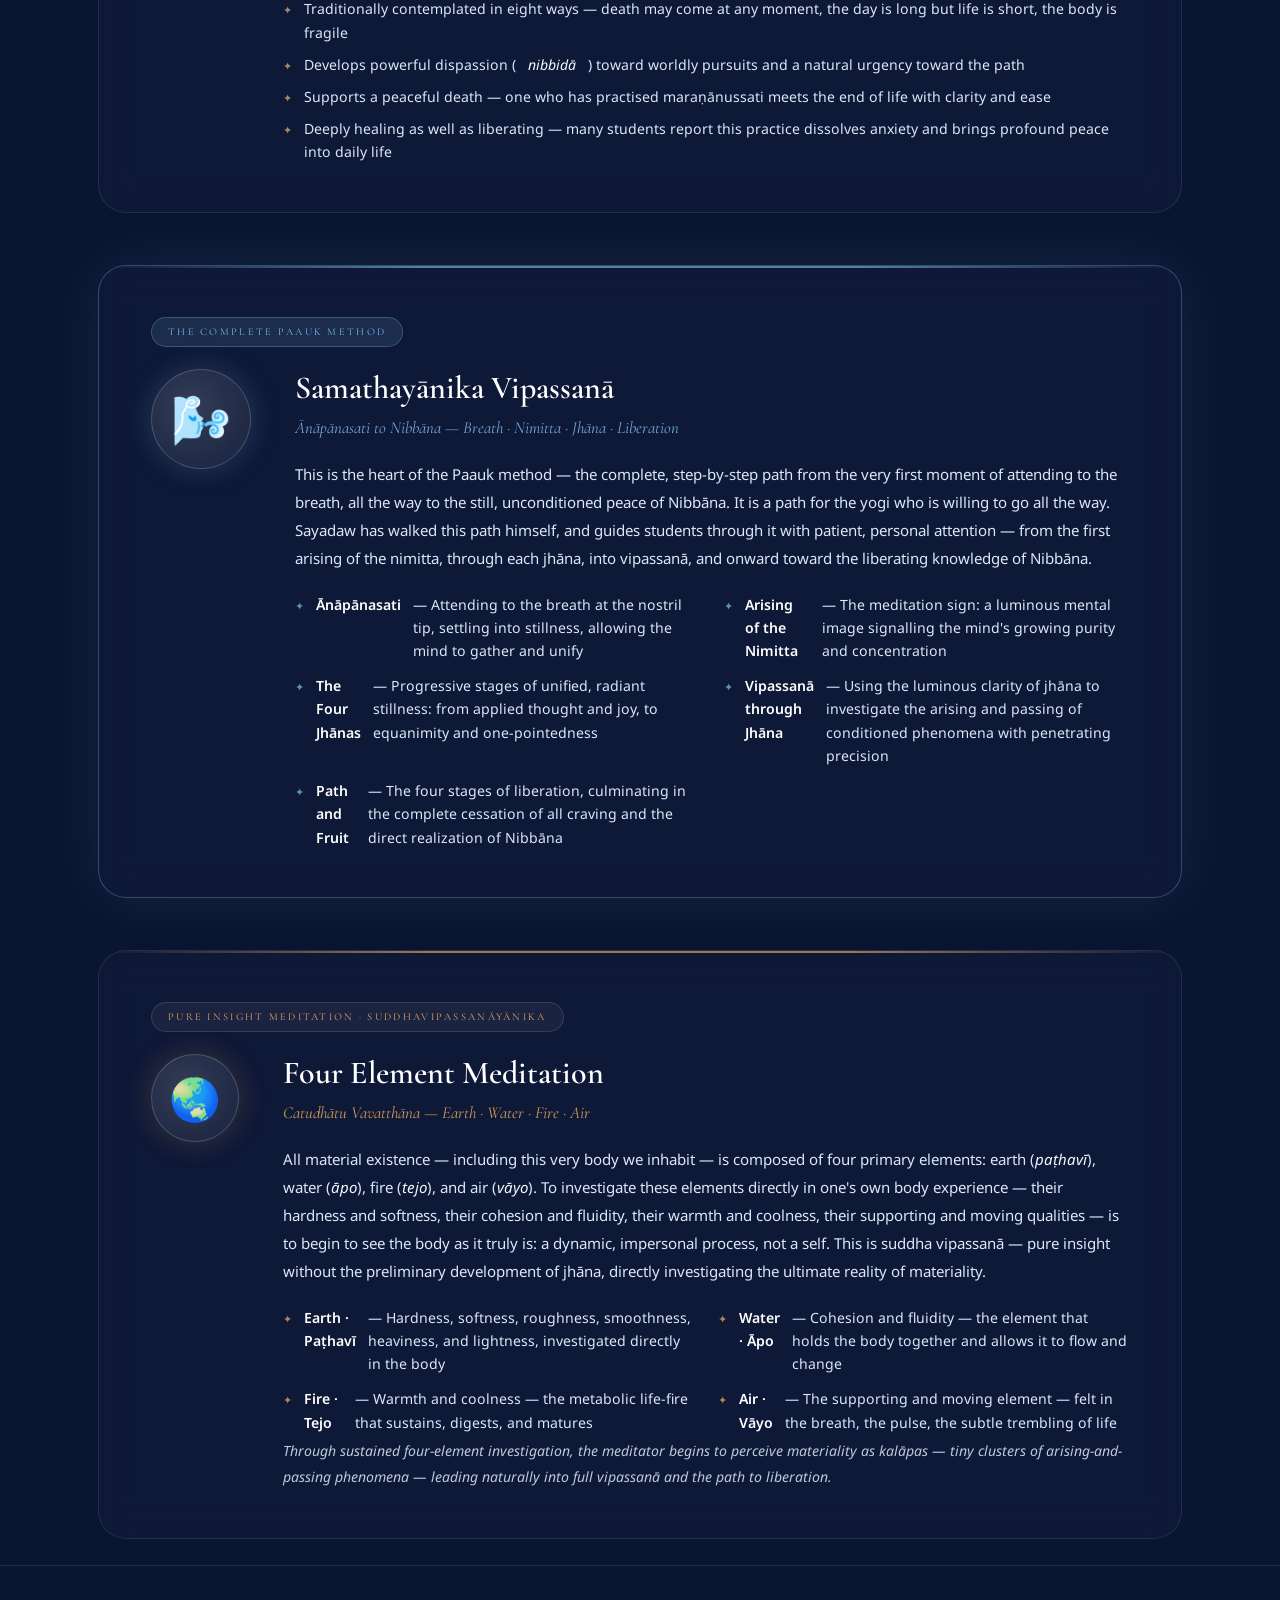
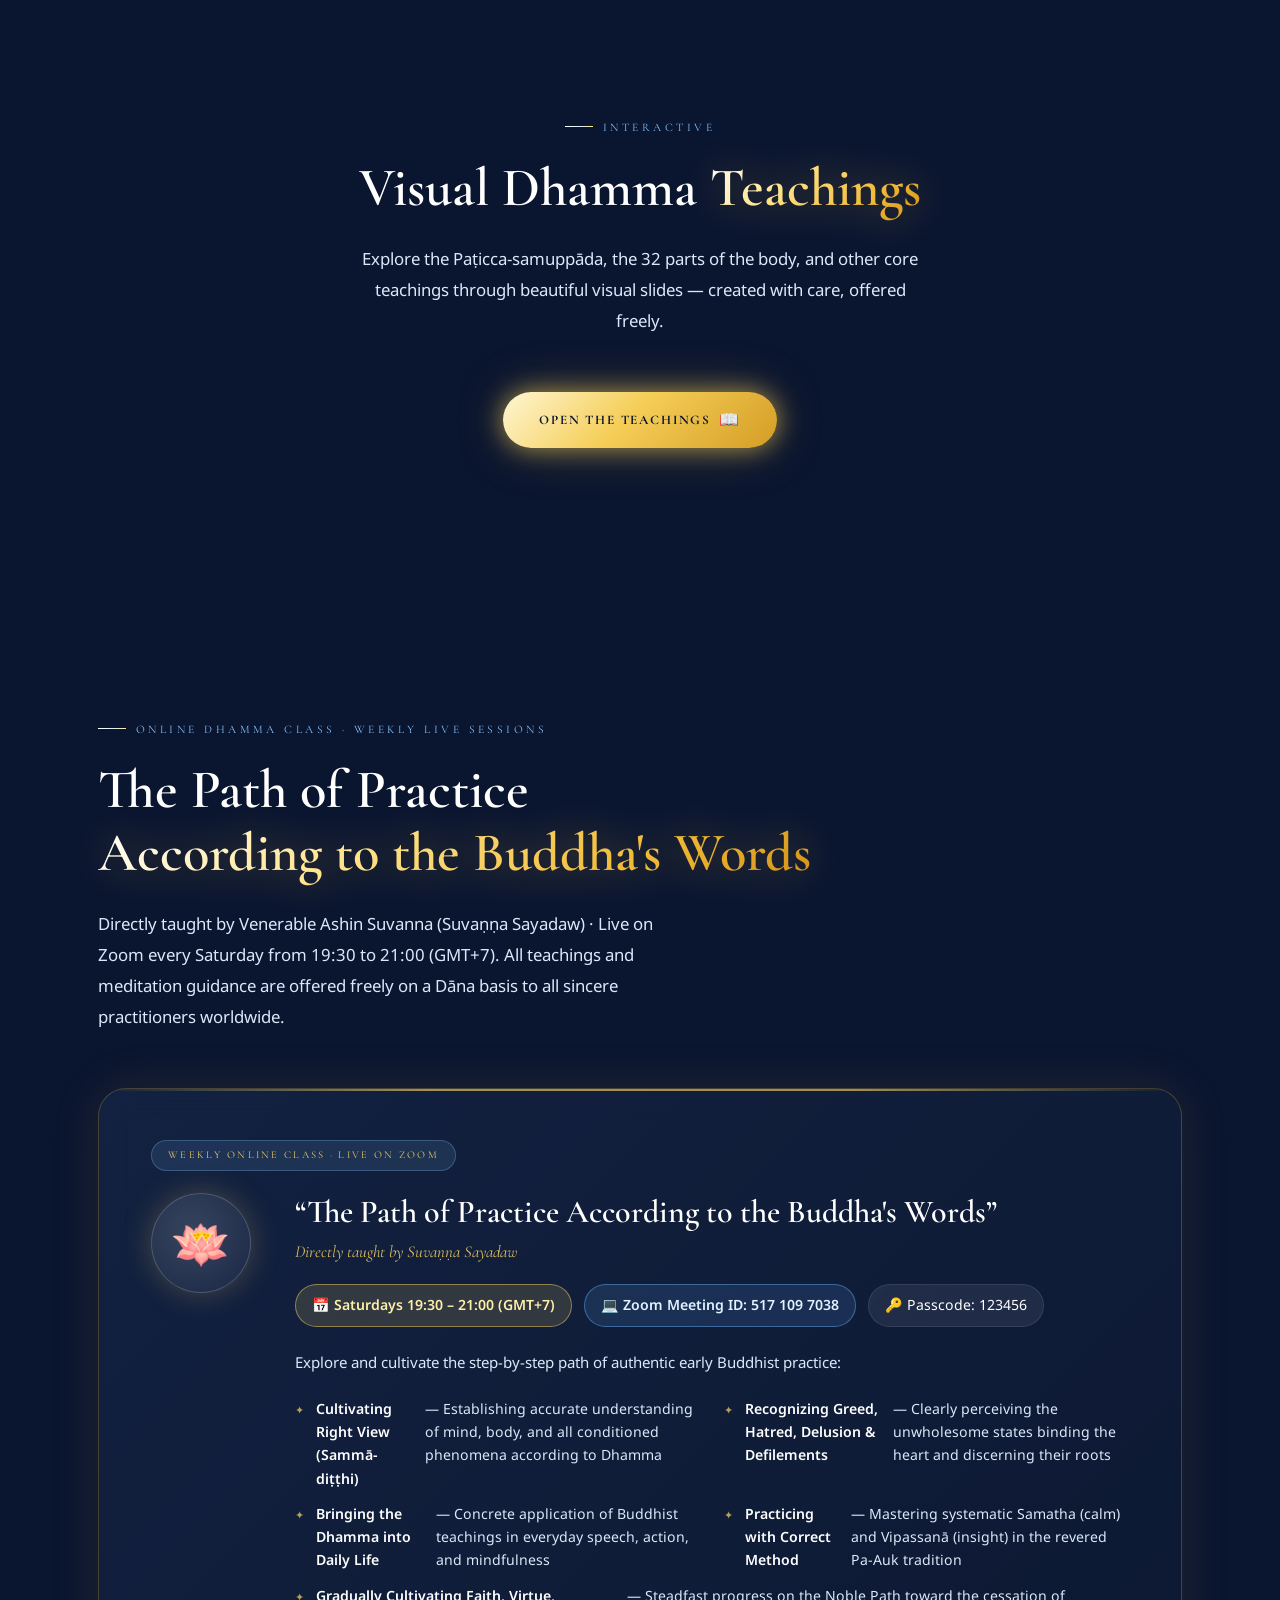
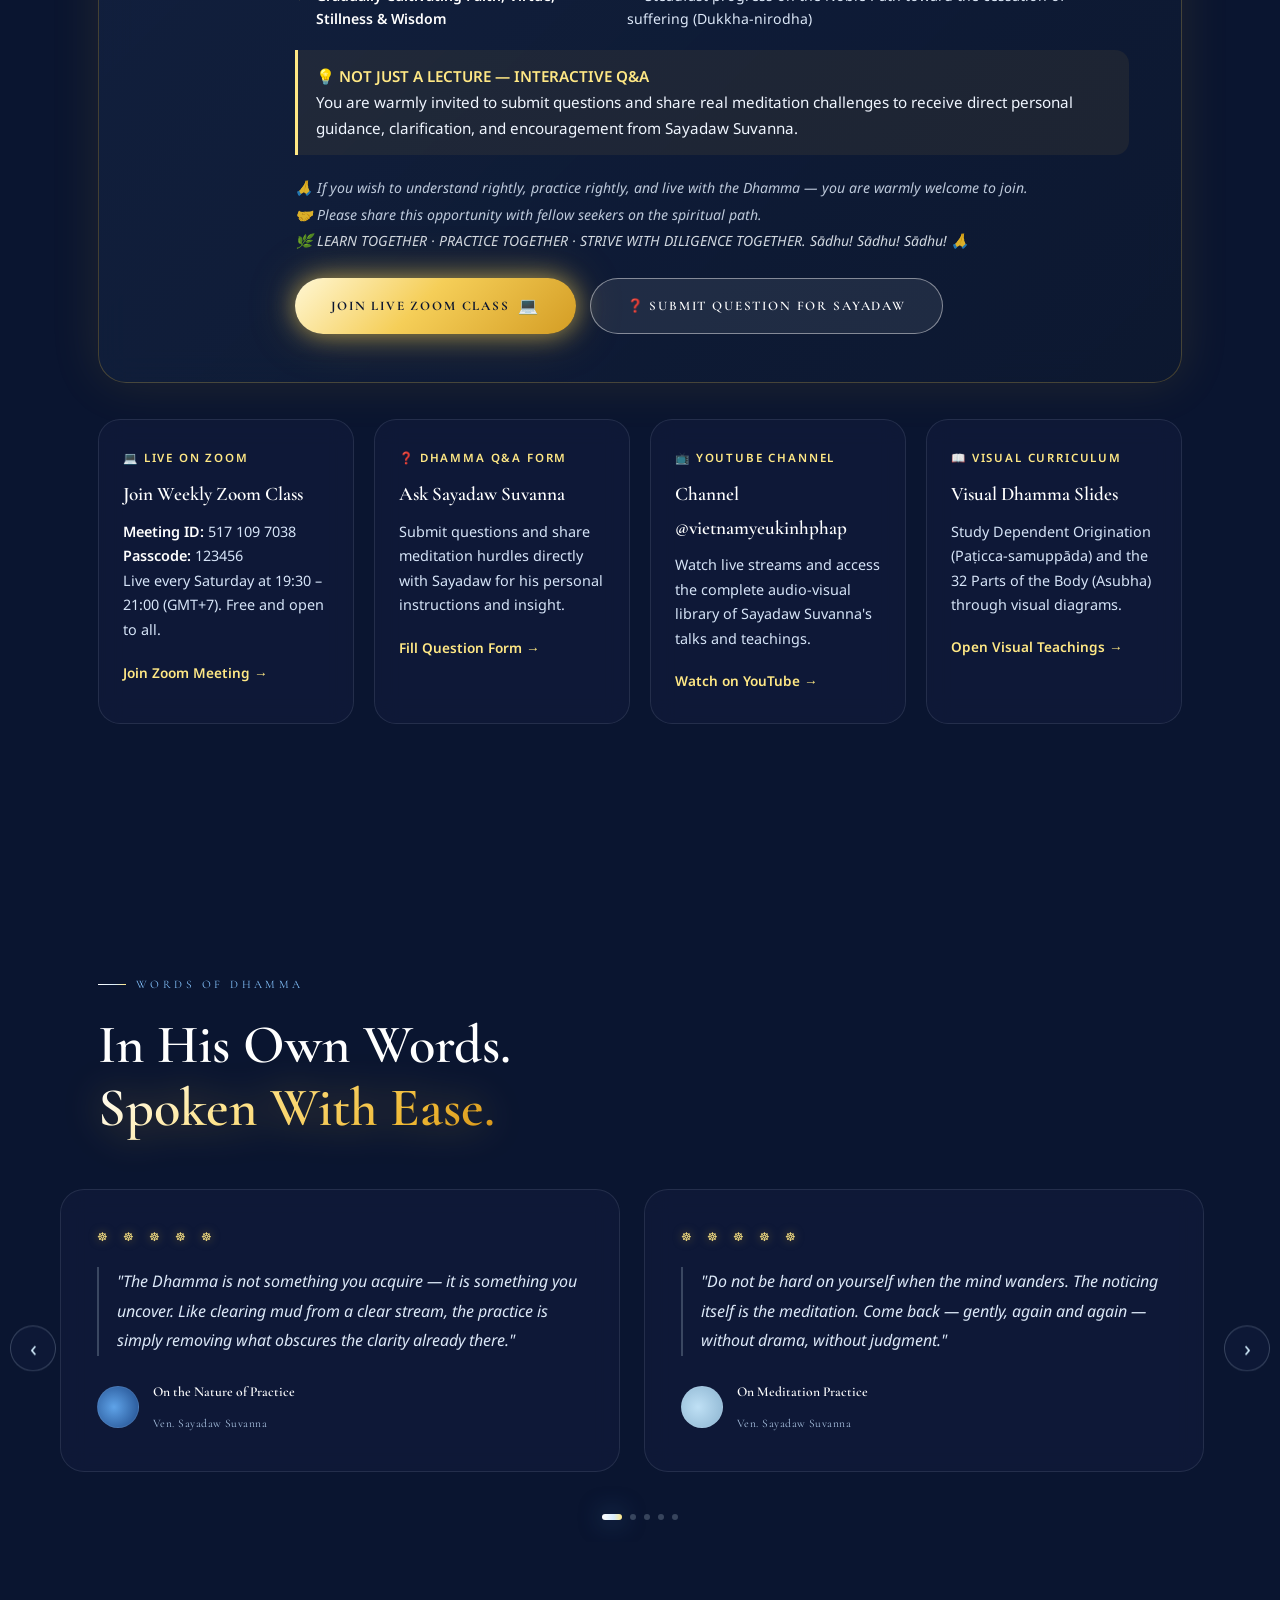
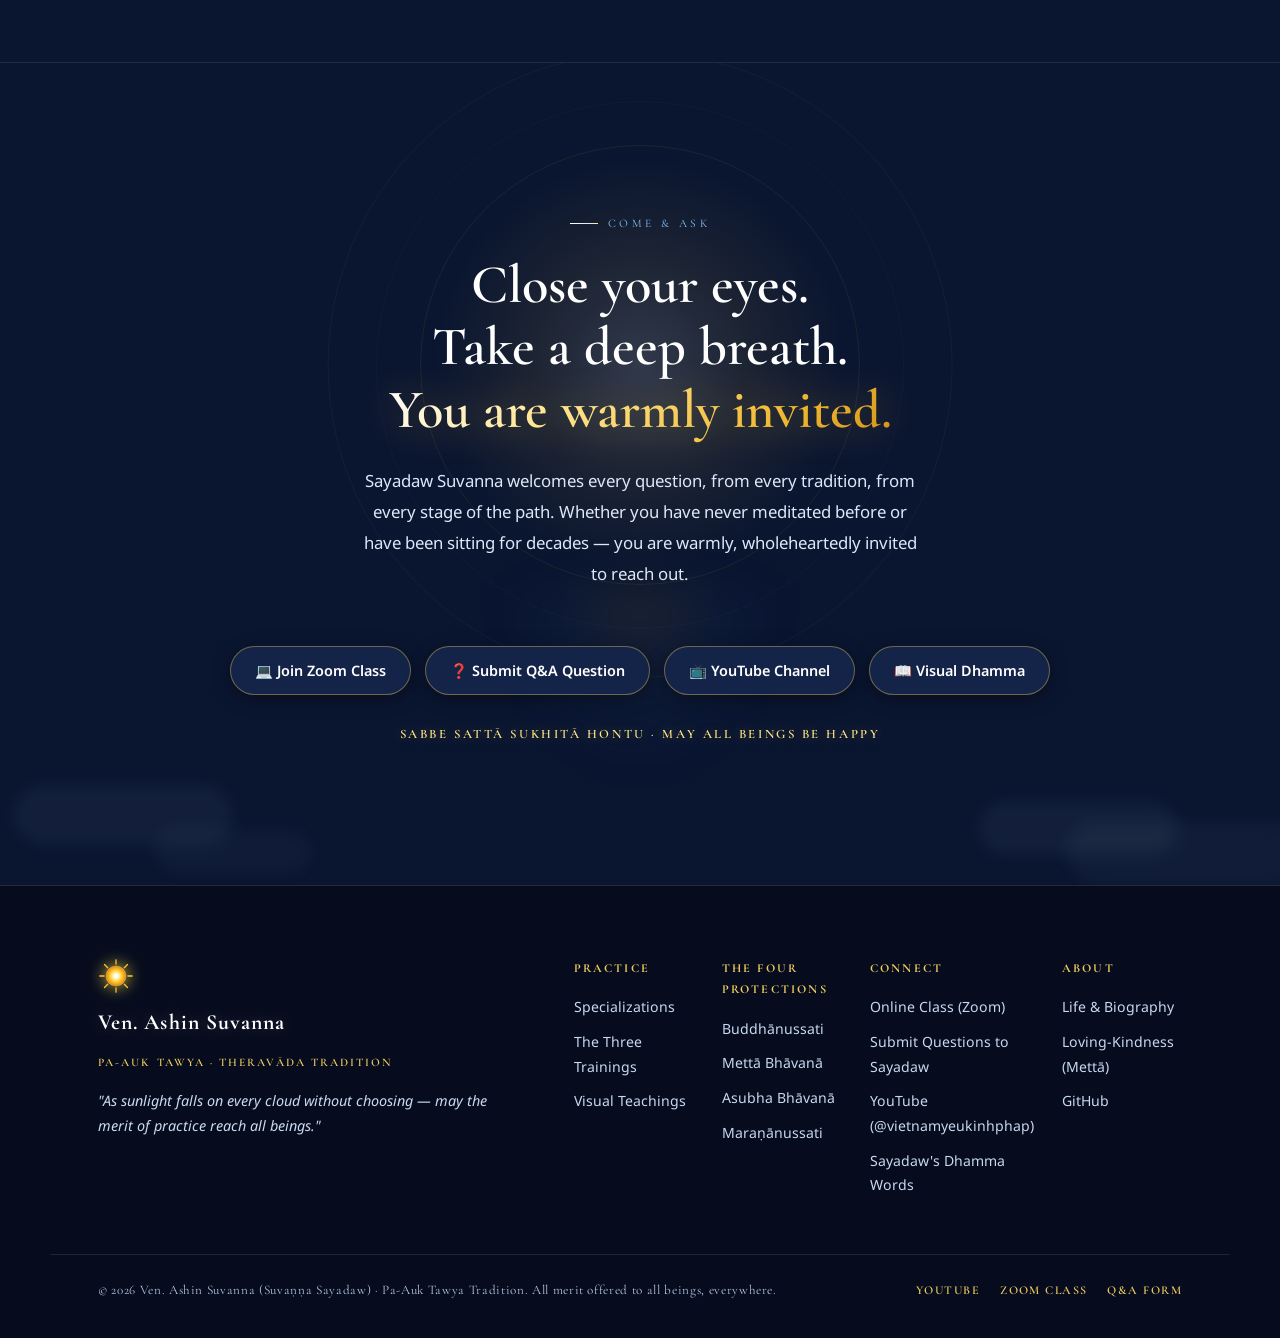
==== commit 4d7d4a60: "real data" ====
--- a/index.html
+++ b/index.html
@@ -3,15 +3,49 @@
 <head>
   <meta charset="UTF-8" />
   <meta name="viewport" content="width=device-width, initial-scale=1.0" />
-  <title>Ven. Sayadaw Suvanna — Paauk Tawya · A Teacher You Can Sit With</title>
-  <meta name="description" content="Sayadaw Suvanna teaches the Theravāda path with a smile — Samatha, Vipassanā, and the Abhidhamma — offered freely, with patience and loving-kindness, to anyone willing to begin." />
+  <title>Ven. Ashin Suvanna (Suvaṇṇa Sayadaw) — Pa-Auk Tawya Tradition</title>
+  <meta name="description" content="Venerable Ashin Suvanna (Suvaṇṇa Sayadaw) — Sāsana Dhaja Dhammācariya, meditation master in the Pa-Auk tradition guiding practitioners in Sīla, Samādhi, and Paññā." />
   <link rel="preconnect" href="https://fonts.googleapis.com" />
   <link rel="preconnect" href="https://fonts.gstatic.com" crossorigin />
   <link href="https://fonts.googleapis.com/css2?family=Cormorant+Garamond:ital,wght@0,300;0,400;0,500;0,600;0,700;1,300;1,400;1,600&family=Noto+Sans:ital,wght@0,300;0,400;0,600;1,300&display=swap" rel="stylesheet" />
-  <link rel="stylesheet" href="style.css" />
-  <link rel="icon" type="image/svg+xml" href="data:image/svg+xml,%3Csvg xmlns='http://www.w3.org/2000/svg' viewBox='0 0 100 100'%3E%3Cdefs%3E%3CradialGradient id='sunGold' cx='40%25' cy='35%25' r='60%25'%3E%3Cstop offset='0%25' stop-color='%23FFFBE8'/%3E%3Cstop offset='55%25' stop-color='%23F0CC60'/%3E%3Cstop offset='100%25' stop-color='%23D4A832'/%3E%3C/radialGradient%3E%3Cfilter id='glow' x='-40%25' y='-40%25' width='180%25' height='180%25'%3E%3CfeGaussianBlur stdDeviation='3.5' result='blur'/%3E%3CfeMerge%3E%3CfeMergeNode in='blur'/%3E%3CfeMergeNode in='SourceGraphic'/%3E%3C/feMerge%3E%3C/filter%3E%3C/defs%3E%3Ccircle cx='50' cy='50' r='42' fill='url%28%23sunGold%29' filter='url%28%23glow%29'/%3E%3Ccircle cx='50' cy='50' r='42' fill='none' stroke='%23D4A832' stroke-width='0.8' opacity='0.5'/%3E%3C/svg%3E" />
+  <link rel="stylesheet" href="style.css?v=6.0" />
+  <link rel="icon" type="image/svg+xml" href="data:image/svg+xml,%3Csvg xmlns='http://www.w3.org/2000/svg' viewBox='0 0 100 100'%3E%3Cdefs%3E%3CradialGradient id='sunGold' cx='50%25' cy='50%25' r='50%25'%3E%3Cstop offset='0%25' stop-color='%23FFFFFF'/%3E%3Cstop offset='30%25' stop-color='%23FFF8D0'/%3E%3Cstop offset='65%25' stop-color='%23FFD23F'/%3E%3Cstop offset='100%25' stop-color='%23F59E0B'/%3E%3C/radialGradient%3E%3Cfilter id='glow' x='-40%25' y='-40%25' width='180%25' height='180%25'%3E%3CfeGaussianBlur stdDeviation='3.5' result='blur'/%3E%3CfeMerge%3E%3CfeMergeNode in='blur'/%3E%3CfeMergeNode in='SourceGraphic'/%3E%3C/feMerge%3E%3C/filter%3E%3C/defs%3E%3Ccircle cx='50' cy='50' r='42' fill='url%28%23sunGold%29' filter='url%28%23glow%29'/%3E%3Ccircle cx='50' cy='50' r='42' fill='none' stroke='%23D4A832' stroke-width='0.8' opacity='0.5'/%3E%3C/svg%3E" />
 </head>
 <body>
+
+  <!-- Shared Full Sun Symbol Definition -->
+  <svg style="position: absolute; width: 0; height: 0; overflow: hidden;" aria-hidden="true">
+    <defs>
+      <radialGradient id="fullSunGrad" cx="50%" cy="50%" r="50%">
+        <stop offset="0%" stop-color="#FFFFFF" />
+        <stop offset="25%" stop-color="#FFF8D0" />
+        <stop offset="55%" stop-color="#FFD23F" />
+        <stop offset="85%" stop-color="#F59E0B" />
+        <stop offset="100%" stop-color="#E08700" />
+      </radialGradient>
+      <filter id="solarBloom" x="-40%" y="-40%" width="180%" height="180%">
+        <feGaussianBlur stdDeviation="3" result="blur" />
+        <feMerge>
+          <feMergeNode in="blur" />
+          <feMergeNode in="SourceGraphic" />
+        </feMerge>
+      </filter>
+    </defs>
+    <symbol id="full-sun-symbol" viewBox="0 0 100 100">
+      <g class="sun-svg-rays" stroke="#FFD23F" stroke-width="3.5" stroke-linecap="round" opacity="0.95">
+        <line x1="50" y1="5" x2="50" y2="17" />
+        <line x1="50" y1="83" x2="50" y2="95" />
+        <line x1="5" y1="50" x2="17" y2="50" />
+        <line x1="83" y1="50" x2="95" y2="50" />
+        <line x1="18" y1="18" x2="27" y2="27" />
+        <line x1="73" y1="73" x2="82" y2="82" />
+        <line x1="82" y1="18" x2="73" y2="27" />
+        <line x1="27" y1="73" x2="18" y2="82" />
+      </g>
+      <circle cx="50" cy="50" r="28" fill="url(#fullSunGrad)" filter="url(#solarBloom)" />
+      <circle cx="50" cy="50" r="28" fill="none" stroke="#FFFFFF" stroke-width="1.2" opacity="0.6" />
+    </symbol>
+  </svg>
 
   <canvas id="heaven-canvas"></canvas>
   <div class="light-wash"></div>
@@ -22,15 +56,8 @@
   <nav class="nav" id="nav">
     <div class="nav__inner">
       <a href="#home" class="nav__logo">
-        <div class="sun-mascot sun-mascot--nav" id="nav-sun">
-          <div class="sm-face">
-            <div class="sm-eye sm-eye--l"></div>
-            <div class="sm-eye sm-eye--r"></div>
-            <div class="sm-smile"></div>
-            <div class="sm-blush sm-blush--l"></div>
-            <div class="sm-blush sm-blush--r"></div>
-          </div>
-          <div class="sm-halo"></div>
+        <div class="sun-mascot sun-mascot--nav sun-mascot--svg" id="nav-sun">
+          <svg class="sun-svg" viewBox="0 0 100 100"><use href="#full-sun-symbol"/></svg>
         </div>
         <div class="nav__wordmark">
           <span class="nav__name">Ven. Suvanna</span>
@@ -40,10 +67,9 @@
 
       <ul class="nav__links" id="nav-links">
         <li><a href="#about">About</a></li>
-        <li><a href="#journey">Journey</a></li>
         <li><a href="#specializations">Specializations</a></li>
+        <li><a href="#online-class">Online Class</a></li>
         <li><a href="#talks">Dhamma Talks</a></li>
-        <li><a href="#retreats">Retreats</a></li>
         <li><a href="dhamma/index.html" class="nav__pill">📖 Teachings</a></li>
       </ul>
 
@@ -76,25 +102,26 @@
           <span class="hero__hl-line hero__hl-grad reveal-up" data-d="220">A Path That Is Already Clear.</span>
         </h1>
         <p class="hero__body reveal-fade" data-d="480">
-          "Clouds gather and scatter by the wind,<br/>
+          "Clouds gather and scatter by the Wind,<br/>
           People meet and leave by the Kamma."<br/>
-          Forty years in the Dhamma. Offered to you with a smile.
+          Sāsana Dhaja Dhammācariya · Pa-Auk Tawya Meditation Master.<br/>
+          Guiding practitioners on the Noble Path toward the end of suffering.
         </p>
         <div class="hero__cta-row reveal-fade" data-d="580">
-          <a href="#specializations" class="btn btn--sky">
-            <span>Explore the Teachings</span>
+          <a href="#online-class" class="btn btn--sky">
+            <span>Saturday Zoom Class</span>
             <span class="btn__lotus">🪷</span>
           </a>
-          <a href="#about" class="btn btn--ghost">Meet Sayadaw Suvanna</a>
+          <a href="#about" class="btn btn--ghost">Life &amp; Biography</a>
         </div>
         <div class="hero__proof reveal-fade" data-d="680">
           <div class="proof-pill">
             <span class="proof-dot"></span>
-            <span>40+ years walking the Paauk path</span>
+            <span>Bhikkhu (Upasampadā) since 1998</span>
           </div>
           <div class="proof-pill">
             <span class="proof-dot proof-dot--gold"></span>
-            <span>Teaching freely across 6 countries</span>
+            <span>Pa-Auk International Center, Thailand</span>
           </div>
         </div>
       </div>
@@ -128,40 +155,33 @@
   <div class="ticker-wrap">
     <div class="ticker-inner" id="ticker">
       <span>☸ Sabbe sattā sukhitā hontu — May all beings be happy</span>
-      <span>🪷 Nguyện tất cả chúng sanh được an lạc</span>
-      <span>☸ Every teaching offered freely, on a dāna basis</span>
-      <span>🪷 No question too small. No yogi turned away.</span>
-      <span>☸ Forty years of practice, offered with a smile</span>
-      <span>🪷 The Paauk method — breath to Nibbāna</span>
-      <span>☸ Mettā is not manufactured. It is allowed.</span>
-      <span>🪷 Teaching in Myanmar, Thailand, Vietnam & beyond</span>
+      <span>🪷 May all beings abide in peace, harmony, and liberation</span>
+      <span>☸ Sāsana Dhaja Dhammācariya · Venerable Ashin Suvanna</span>
+      <span>🪷 Learn together · Practice together · Strive with diligence</span>
+      <span>☸ Monastic life dedicated to the Triple Gem since 1998</span>
+      <span>🪷 The Pa-Auk method — Sīla · Samādhi · Paññā</span>
+      <span>☸ Live Zoom Class: Saturdays 19:30 – 21:00 (GMT+7)</span>
+      <span>🪷 Pa-Auk International Meditation Center, Angthong, Thailand</span>
       <span>☸ Sabbe sattā sukhitā hontu — May all beings be happy</span>
-      <span>🪷 Nguyện tất cả chúng sanh được an lạc</span>
-      <span>☸ Every teaching offered freely, on a dāna basis</span>
-      <span>🪷 No question too small. No yogi turned away.</span>
-      <span>☸ Forty years of practice, offered with a smile</span>
-      <span>🪷 The Paauk method — breath to Nibbāna</span>
+      <span>🪷 May all beings abide in peace, harmony, and liberation</span>
+      <span>☸ Sāsana Dhaja Dhammācariya · Venerable Ashin Suvanna</span>
+      <span>🪷 Learn together · Practice together · Strive with diligence</span>
+      <span>☸ Monastic life dedicated to the Triple Gem since 1998</span>
+      <span>🪷 The Pa-Auk method — Sīla · Samādhi · Paññā</span>
     </div>
   </div>
 
     <!-- ══════════════════════════ ABOUT / JOURNEY ═══════════════════════════ -->
   <section class="promise" id="about">
     <div class="container">
-      <div class="eyebrow">A Life Given to Dhamma</div>
+      <div class="eyebrow">A Life Dedicated to the Sāsana</div>
       <h2 class="section-title">
-        From a young novice<br/>
-        <span class="grad-text">to a teacher of the world.</span></h2>
+        A Brief Introduction to<br/>
+        <span class="grad-text">Venerable Ashin Suvanna</span>
+      </h2>
 
       <p class="section-body">
-        From the forests of Myanmar to students on every continent —
-        a life of quiet, devoted practice, offered onward without hesitation.
-        Born in Myanmar, Ven. Sayadaw Suvanna ordained as a novice at a young age
-        and devoted his life to the Pāli scriptures and intensive meditation
-        under the revered Paauk Tawya Sayadaw. Decades later,
-        he teaches with a rare combination — rigorous in method, endlessly compassionate in spirit.
-        He never rushes a student. He never discourages a question.
-        He holds, with the quiet confidence of deep experience,
-        the truth that every person already carries the seed of awakening.
+        Venerable Ashin Suvanna was born in 1976 in Myanmar (Burma), in a family with strong faith in the Triple Gem (Tiratana). In 1998, at the age of 21, he received the higher ordination (Upasampadā) at Khandasīma, officially entering the monastic life as a Bhikkhu in the Theravāda tradition, following the path of the holy life (Brahmacariya). With great effort (Viriya) in studying the Tipiṭaka, he completed advanced Dhamma studies and was awarded the prestigious title <strong>Sāsana Dhaja Dhammācariya</strong>. With a strong wish to directly realize the truth (Paṭivedha), he subsequently dedicated himself to intensive meditation practice (Bhāvanā) at Pa-Auk Tawya Meditation Center under the direct guidance of the Most Venerable Pa-Auk Sayadaw. Today, like a spiritual friend (Kalyāṇa-mitta), he guides practitioners worldwide on the Noble Path (Ariya-magga) toward the end of suffering (Dukkha-nirodha).
       </p>
 
       <div class="promise__cards">
@@ -170,46 +190,42 @@
           <div class="pcard__icon">
             <div class="lotus-icon">📖</div>
           </div>
-          <h3 class="ccard__title">Pariyatti · Study<br/><small>Roots in the Pāli Canon</small></h3>
-          <p>Ordained at age twelve and immersed in Pāli grammar, the Vinaya, the Abhidhamma Piṭaka, and the Suttanta under senior monastics in Myanmar's forest tradition.</p>
+          <h3 class="ccard__title">Pariyatti · Study<br/><small>Sāsana Dhaja Dhammācariya</small></h3>
+          <p>From the early years of his ordination, he devoted himself to Pariyatti (theoretical Dhamma). He studied Pāḷi and Buddhist teachings at basic and intermediate levels at Mani Ratana Bô Pāḷi Academy in Monywa, then continued studies with senior Mahātheras at Masoyein Thit Monastery in Mandalay. Awarded the title Sāsana Dhaja Dhammācariya, he taught Dhamma Pariyatti at Mani Ratanabon Monastery in Monywa and served the Sāsana as a member of Viniccaya of Sagaing Division.</p>
           <div class="pcard__bar"></div>
           <div class="ccard__tags" style="margin-top:16px;">
-            <span class="ctag ctag--free">Foundational years</span>
+            <span class="ctag ctag--free">Tipiṭaka Mastery · Viriya</span>
           </div>
         </div>
 
         <div class="pcard pcard--lit reveal-card" data-d="120">
           <div class="pcard__icon">
             <div class="pcard__top">
-              <div class="sun-mascot sun-mascot--card">
-                <div class="sm-face">
-                  <div class="sm-eye sm-eye--l"></div>
-                  <div class="sm-eye sm-eye--r"></div>
-                  <div class="sm-smile"></div>
-                  <div class="sm-blush sm-blush--l"></div>
-                  <div class="sm-blush sm-blush--r"></div>
-                </div>
+              <div class="sun-mascot sun-mascot--card sun-mascot--svg">
+                <svg class="sun-svg" viewBox="0 0 100 100"><use href="#full-sun-symbol"/></svg>
               </div>
-              <div class="pcard__badge">The Turning Point</div>
-            </div>
-          </div>
-          <h3 class="ccard__title">Paṭipatti · Practice<br/><small>Under Paauk Tawya Sayadaw</small></h3>
-          <p>Over a decade of intensive practice, mastering the full samatha jhāna system and all stages of vipassanā insight knowledge — the deep, unhurried work behind every teaching he now offers.</p>
+              <div class="pcard__badge">Paṭivedha · Realization</div>
+            </div>
+          </div>
+          <h3 class="ccard__title">Bhāvanā · Practice<br/><small>Pa-Auk Tawya Meditation Center</small></h3>
+          <p>With a strong wish to realize the truth (Paṭivedha), he left teaching to focus entirely on meditation practice (Bhāvanā). He trained at Pa-Auk Tawya Meditation Center under the guidance of the Most Venerable Pa-Auk Sayadaw. After many years of diligent practice (Ātāpa), he became skilled in both Samatha (calm meditation) and Vipassanā (insight meditation), trusted to guide practitioners across Myanmar and international centres.</p>
           <div class="pcard__bar"></div>
           <div class="ccard__tags" style="margin-top:16px;">
-            <span class="ctag ctag--free">Over 10 years</span>
+            <span class="ctag ctag--free">Samatha &amp; Vipassanā</span>
           </div>
         </div>
 
         <div class="pcard reveal-card" data-d="240">
           <div class="pcard__icon">
-            <div class="sun-icon-simple"></div>
-          </div>
-          <h3 class="ccard__title">Paṭivedha · Sharing<br/><small>With a Smile, Always</small></h3>
-          <p>Since his early forties, freely offering the Dhamma internationally — retreats, Q&A sessions, public talks — always with patience, always with love, never turning a sincere question away.</p>
+            <div class="sun-icon-simple sun-mascot--svg">
+              <svg class="sun-svg" viewBox="0 0 100 100"><use href="#full-sun-symbol"/></svg>
+            </div>
+          </div>
+          <h3 class="ccard__title">Kalyāṇa-mitta · Spiritual Guide<br/><small>Pa-Auk International, Thailand</small></h3>
+          <p>At present, he is teaching meditation at Pa-Auk International Meditation Center in Angthong, Thailand. He continues to guide practitioners in the Pa-Auk tradition, focusing on Sīla (morality), Samādhi (concentration), and Paññā (wisdom). His presence is a valuable blessing, helping practitioners walk on the Noble Path (Ariya-magga) toward the end of suffering (Dukkha-nirodha).</p>
           <div class="pcard__bar"></div>
           <div class="ccard__tags" style="margin-top:16px;">
-            <span class="ctag ctag--free">Ongoing, freely given</span>
+            <span class="ctag ctag--free">Angthong, Thailand · Global Sangha</span>
           </div>
         </div>
 
@@ -217,31 +233,31 @@
 
       <div class="heaven-stats reveal-fade" data-d="0">
         <div class="hstat">
-          <span class="hstat__num" data-target="40">0</span>
-          <span class="hstat__label">Years in the Dhamma</span>
+          <span class="hstat__num" data-target="1976">0</span>
+          <span class="hstat__label">Birth Year in Myanmar</span>
         </div>
         <div class="hstat__div">☸</div>
         <div class="hstat">
-          <span class="hstat__num" data-target="6">0</span>
-          <span class="hstat__label">Countries taught in</span>
+          <span class="hstat__num" data-target="1998">0</span>
+          <span class="hstat__label">Upasampadā Ordination</span>
         </div>
         <div class="hstat__div">☸</div>
         <div class="hstat">
-          <span class="hstat__num" data-target="9">0</span>
-          <span class="hstat__label">Specializations offered</span>
+          <span class="hstat__num" data-target="28">0</span>
+          <span class="hstat__label">Years of Monastic Vassa</span>
         </div>
         <div class="hstat__div">☸</div>
         <div class="hstat">
           <span class="hstat__num" data-target="100">0</span>
-          <span class="hstat__label">% freely given, always</span>
+          <span class="hstat__label">% Dāna · Freely Offered</span>
         </div>
       </div>
 
       <div class="about-cards reveal-fade" data-d="0">
-        <div class="acard"><div class="acard-icon">📖</div><h4>Pāli Scholar</h4><p>Deep mastery of the Tipiṭaka, Abhidhamma, and the Theravāda commentarial tradition.</p></div>
-        <div class="acard"><div class="acard-icon">🧘</div><h4>Meditation Guide</h4><p>Over 20 years guiding yogis through samatha and vipassanā, in retreat and in daily life.</p></div>
-        <div class="acard"><div class="acard-icon">🌏</div><h4>Global Presence</h4><p>Teachings across Myanmar, Thailand, Sri Lanka, Vietnam, Malaysia, Europe & the USA.</p></div>
-        <div class="acard"><div class="acard-icon">🤝</div><h4>Open Door</h4><p>Known for his easy laughter and patience to explain the same teaching ten different ways.</p></div>
+        <div class="acard"><div class="acard-icon">📖</div><h4>Dhammācariya</h4><p>Awarded Sāsana Dhaja Dhammācariya for deep study of the Tipiṭaka and Pāḷi Canon.</p></div>
+        <div class="acard"><div class="acard-icon">🧘</div><h4>Pa-Auk Master</h4><p>Trained directly under Most Ven. Pa-Auk Sayadaw, proficient in Samatha and Vipassanā.</p></div>
+        <div class="acard"><div class="acard-icon">🏛️</div><h4>Viniccaya Member</h4><p>Former lecturer at Mani Ratanabon Monastery and judicial Viniccaya member in Sagaing.</p></div>
+        <div class="acard"><div class="acard-icon">🪷</div><h4>Spiritual Friend</h4><p>Guiding meditators at Pa-Auk Center in Angthong, Thailand, and online weekly via Zoom.</p></div>
       </div>
 
     </div>
@@ -258,7 +274,7 @@
 
         <div class="how__step reveal-fade" data-d="0">
           <div class="step-num">I</div>
-          <div class="step-sun"><div class="sun-mascot sun-mascot--step"><div class="sm-face"><div class="sm-eye sm-eye--l"></div><div class="sm-eye sm-eye--r"></div><div class="sm-smile"></div><div class="sm-blush sm-blush--l"></div><div class="sm-blush sm-blush--r"></div></div></div></div>
+          <div class="step-sun"><div class="sun-mascot sun-mascot--step sun-mascot--svg"><svg class="sun-svg" viewBox="0 0 100 100"><use href="#full-sun-symbol"/></svg></div></div>
           <h3>Sīla — Virtue & Ethics</h3>
           <p>The cool, stable ground beneath every step of the path. Right speech, right action, right livelihood — not burdens to carry, but gifts we offer to every being whose life ours touches. Sayadaw teaches precepts as acts of love, not restriction.</p>
         </div>
@@ -270,7 +286,7 @@
 
         <div class="how__step reveal-fade" data-d="120">
           <div class="step-num">II</div>
-          <div class="step-sun"><div class="sun-mascot sun-mascot--step"><div class="sm-face"><div class="sm-eye sm-eye--l"></div><div class="sm-eye sm-eye--r"></div><div class="sm-smile"></div><div class="sm-blush sm-blush--l"></div><div class="sm-blush sm-blush--r"></div></div></div></div>
+          <div class="step-sun"><div class="sun-mascot sun-mascot--step sun-mascot--svg"><svg class="sun-svg" viewBox="0 0 100 100"><use href="#full-sun-symbol"/></svg></div></div>
           <h3>Samādhi — Stillness of Mind</h3>
           <p>The clear lamp that lights the way. Through samatha — breath, nimitta, jhāna — the mind grows luminously still, unified, and capable of the sustained clarity that insight requires. The Paauk system cultivates this with extraordinary depth and care.</p>
         </div>
@@ -282,7 +298,7 @@
 
         <div class="how__step reveal-fade" data-d="240">
           <div class="step-num">III</div>
-          <div class="step-sun"><div class="sun-mascot sun-mascot--step"><div class="sm-face"><div class="sm-eye sm-eye--l"></div><div class="sm-eye sm-eye--r"></div><div class="sm-smile"></div><div class="sm-blush sm-blush--l"></div><div class="sm-blush sm-blush--r"></div></div></div></div>
+          <div class="step-sun"><div class="sun-mascot sun-mascot--step sun-mascot--svg"><svg class="sun-svg" viewBox="0 0 100 100"><use href="#full-sun-symbol"/></svg></div></div>
           <h3>Paññā — Liberating Wisdom</h3>
           <p>The sunrise that ends the long night. Vipassanā insight — seeing impermanence, suffering, and not-self directly in one's own experience — gradually loosens the grip of craving until there is simply nothing left to hold.</p>
         </div>
@@ -300,15 +316,8 @@
 
       <div class="metta-orb-wrap reveal-fade" data-d="0">
         <div class="metta-orb">
-          <div class="sun-mascot sun-mascot--orb">
-            <div class="sm-face">
-              <div class="sm-eye sm-eye--l"></div>
-              <div class="sm-eye sm-eye--r"></div>
-              <div class="sm-smile"></div>
-              <div class="sm-blush sm-blush--l"></div>
-              <div class="sm-blush sm-blush--r"></div>
-            </div>
-            <div class="sm-halo"></div>
+          <div class="sun-mascot sun-mascot--orb sun-mascot--svg">
+            <svg class="sun-svg" viewBox="0 0 100 100"><use href="#full-sun-symbol"/></svg>
           </div>
         </div>
         <div class="metta-lines">
@@ -532,72 +541,107 @@
     </div>
   </section>
 
-  <!-- ══════════════════════════ DHAMMA TALKS ══════════════════════════════ -->
-  <section class="voices" id="talks">
-    <div class="container">
-      <div class="eyebrow">Listen</div>
-      <h2 class="section-title">Dhamma Talks<br/><span class="grad-text">Offered Freely.</span></h2>
-      <p class="section-body">Teachings in English, Burmese, and Vietnamese — offered to anyone who wishes to listen. The Dhamma has no price.</p>
-    </div>
-
+  <!-- ══════════════════════════ ONLINE CLASS & DHAMMA TALKS ══════════════ -->
+  <section class="voices" id="online-class">
+    <div id="talks"></div>
+    <div class="container">
+      <div class="eyebrow">Online Dhamma Class · Weekly Live Sessions</div>
+      <h2 class="section-title">
+        The Path of Practice<br/>
+        <span class="grad-text">According to the Buddha's Words</span>
+      </h2>
+      <p class="section-body">
+        Directly taught by Venerable Ashin Suvanna (Suvaṇṇa Sayadaw) · Live on Zoom every Saturday from 19:30 to 21:00 (GMT+7).
+        All teachings and meditation guidance are offered freely on a Dāna basis to all sincere practitioners worldwide.
+      </p>
+
+      <!-- Featured Course Highlight Card -->
+      <div class="topic-card topic-card--featured class-hero-card reveal-card" data-d="0" style="--topic-color:#f0cc60;--topic-glow:rgba(240,204,96,0.25)">
+        <div class="topic-eyebrow-row">
+          <span class="topic-tag topic-tag--featured">Weekly Online Class · Live on Zoom</span>
+        </div>
+        <div class="topic-inner">
+          <div class="topic-icon-wrap topic-icon-wrap--lg">🪷</div>
+          <div class="topic-body">
+            <h3 class="topic-title">“The Path of Practice According to the Buddha's Words”</h3>
+            <p class="topic-pali">Directly taught by Suvaṇṇa Sayadaw</p>
+            
+            <div class="zoom-meta-bar">
+              <span class="zoom-badge zoom-badge--gold">📅 Saturdays 19:30 – 21:00 (GMT+7)</span>
+              <span class="zoom-badge zoom-badge--sky">💻 Zoom Meeting ID: 517 109 7038</span>
+              <span class="zoom-badge">🔑 Passcode: 123456</span>
+            </div>
+
+            <p class="topic-desc">Explore and cultivate the step-by-step path of authentic early Buddhist practice:</p>
+            
+            <div class="topic-points topic-points--grid">
+              <div class="topic-point"><strong>Cultivating Right View (Sammā-diṭṭhi)</strong> — Establishing accurate understanding of mind, body, and all conditioned phenomena according to Dhamma</div>
+              <div class="topic-point"><strong>Recognizing Greed, Hatred, Delusion &amp; Defilements</strong> — Clearly perceiving the unwholesome states binding the heart and discerning their roots</div>
+              <div class="topic-point"><strong>Bringing the Dhamma into Daily Life</strong> — Concrete application of Buddhist teachings in everyday speech, action, and mindfulness</div>
+              <div class="topic-point"><strong>Practicing with Correct Method</strong> — Mastering systematic Samatha (calm) and Vipassanā (insight) in the revered Pa-Auk tradition</div>
+              <div class="topic-point" style="grid-column: 1 / -1;"><strong>Gradually Cultivating Faith, Virtue, Stillness &amp; Wisdom</strong> — Steadfast progress on the Noble Path toward the cessation of suffering (Dukkha-nirodha)</div>
+            </div>
+
+            <div class="zoom-highlight-box">
+              <strong>💡 NOT JUST A LECTURE — INTERACTIVE Q&amp;A</strong><br/>
+              You are warmly invited to submit questions and share real meditation challenges to receive direct personal guidance, clarification, and encouragement from Sayadaw Suvanna.
+            </div>
+
+            <p class="topic-desc topic-desc--footnote" style="margin-top:14px;">
+              🙏 If you wish to understand rightly, practice rightly, and live with the Dhamma — you are warmly welcome to join.<br/>
+              🤝 Please share this opportunity with fellow seekers on the spiritual path.<br/>
+              🌿 <em>LEARN TOGETHER · PRACTICE TOGETHER · STRIVE WITH DILIGENCE TOGETHER. Sādhu! Sādhu! Sādhu! 🙏</em>
+            </p>
+
+            <div class="class-actions">
+              <a href="https://us06web.zoom.us/j/5171097038" target="_blank" rel="noopener" class="btn btn--sky">
+                <span>Join Live Zoom Class</span>
+                <span class="btn__lotus">💻</span>
+              </a>
+              <a href="https://forms.gle/LC4kFqDD672Bkq3J6" target="_blank" rel="noopener" class="btn btn--ghost">
+                <span>❓ Submit Question for Sayadaw</span>
+              </a>
+            </div>
+          </div>
+        </div>
+      </div>
+    </div>
+
+    <!-- 4 Action Cards -->
     <div class="talks-grid container">
-      <a href="https://www.youtube.com" target="_blank" rel="noopener" class="talk-card">
+      <a href="https://us06web.zoom.us/j/5171097038" target="_blank" rel="noopener" class="talk-card">
         <div class="talk-card__glow"></div>
-        <div class="talk-platform">▶ YouTube</div>
-        <h4>Dhamma Talks Channel</h4>
-        <p>Talks on meditation, Abhidhamma, the 37 Factors of Enlightenment, and open Q&A with students from around the world.</p>
-        <span class="talk-arrow">Watch the talks →</span>
+        <div class="talk-platform">💻 Live on Zoom</div>
+        <h4>Join Weekly Zoom Class</h4>
+        <p><strong>Meeting ID:</strong> 517 109 7038<br/><strong>Passcode:</strong> 123456<br/>Live every Saturday at 19:30 – 21:00 (GMT+7). Free and open to all.</p>
+        <span class="talk-arrow">Join Zoom Meeting →</span>
       </a>
-      <a href="https://www.facebook.com" target="_blank" rel="noopener" class="talk-card">
+
+      <a href="https://forms.gle/LC4kFqDD672Bkq3J6" target="_blank" rel="noopener" class="talk-card">
         <div class="talk-card__glow"></div>
-        <div class="talk-platform">📘 Facebook Live</div>
-        <h4>Weekly Live Sessions</h4>
-        <p>Every Sunday — live guided meditation followed by open Q&A. No registration required. Arrive and sit.</p>
-        <span class="talk-arrow">Join on Sunday →</span>
+        <div class="talk-platform">❓ Dhamma Q&amp;A Form</div>
+        <h4>Ask Sayadaw Suvanna</h4>
+        <p>Submit questions and share meditation hurdles directly with Sayadaw for his personal instructions and insight.</p>
+        <span class="talk-arrow">Fill Question Form →</span>
       </a>
-      <a href="#" class="talk-card">
+
+      <a href="https://youtube.com/@vietnamyeukinhphap" target="_blank" rel="noopener" class="talk-card">
         <div class="talk-card__glow"></div>
-        <div class="talk-platform">🎙 Podcast</div>
-        <h4>Dhamma Reflections</h4>
-        <p>Short ten to fifteen minute reflections for daily practice — a moment of quiet in a busy day, offered with love.</p>
-        <span class="talk-arrow">Listen now →</span>
+        <div class="talk-platform">📺 YouTube Channel</div>
+        <h4>Channel @vietnamyeukinhphap</h4>
+        <p>Watch live streams and access the complete audio-visual library of Sayadaw Suvanna's talks and teachings.</p>
+        <span class="talk-arrow">Watch on YouTube →</span>
       </a>
-      <a href="#" class="talk-card">
+
+      <a href="dhamma/index.html" class="talk-card">
         <div class="talk-card__glow"></div>
-        <div class="talk-platform">📝 Transcripts</div>
-        <h4>Written Teachings</h4>
-        <p>Selected talks transcribed and gently edited — for those who prefer to read slowly and return many times.</p>
-        <span class="talk-arrow">Read the words →</span>
+        <div class="talk-platform">📖 Visual Curriculum</div>
+        <h4>Visual Dhamma Slides</h4>
+        <p>Study Dependent Origination (Paṭicca-samuppāda) and the 32 Parts of the Body (Asubha) through visual diagrams.</p>
+        <span class="talk-arrow">Open Visual Teachings →</span>
       </a>
     </div>
   </section>
-
-  <!-- ══════════════════════════ RETREAT CALENDAR ══════════════════════════ -->
-  <!-- <section class="merit" id="retreats">
-    <div class="container">
-      <div class="eyebrow">Coming Up</div>
-      <h2 class="section-title">Retreat Calendar<br/><span class="grad-text">Every Yogi Welcome.</span></h2>
-      <p class="section-body">All retreats are offered freely or on a dāna basis. No experience is too little. No question is too small.</p>
-
-      <div class="retreat-list">
-        <div class="retreat-item reveal-fade" data-d="0">
-          <div class="retreat-date"><div class="rmonth">Aug</div><div class="rday">12</div><div class="ryear">2026</div></div>
-          <div class="retreat-info"><h4>7-Day Samatha Retreat · Kuala Lumpur</h4><p>Concentration in breath meditation and jhāna development. For practitioners with some prior sitting experience.</p></div>
-          <span class="retreat-tag">7 Days</span>
-        </div>
-        <div class="retreat-item reveal-fade" data-d="100">
-          <div class="retreat-date"><div class="rmonth">Sep</div><div class="rday">20</div><div class="ryear">2026</div></div>
-          <div class="retreat-info"><h4>Weekend Mettā Retreat · Ho Chi Minh City</h4><p>Loving-kindness meditation and the four Brahmavihāras. Open to all — beginners especially welcome.</p></div>
-          <span class="retreat-tag">Weekend</span>
-        </div>
-        <div class="retreat-item reveal-fade" data-d="200">
-          <div class="retreat-date"><div class="rmonth">Nov</div><div class="rday">01</div><div class="ryear">2026</div></div>
-          <div class="retreat-info"><h4>10-Day Vipassanā Retreat · Paauk Tawya Centre</h4><p>The full Paauk method in Myanmar. Prior samatha experience required. A rare and precious opportunity.</p></div>
-          <span class="retreat-tag">10 Days</span>
-        </div>
-      </div>
-    </div>
-  </section> -->
 
   <!-- ══════════════════════════ QUOTES / "VOICES" ═════════════════════════ -->
   <section class="voices" id="quotes">
@@ -680,13 +724,6 @@
     </div>
     <div class="cta-sun-scene">
       <div class="cta-sun">
-        <div class="sm-face cta-sm-face">
-          <div class="sm-eye sm-eye--l"></div>
-          <div class="sm-eye sm-eye--r"></div>
-          <div class="sm-smile"></div>
-          <div class="sm-blush sm-blush--l"></div>
-          <div class="sm-blush sm-blush--r"></div>
-        </div>
         <div class="cta-sun__ring cr1"></div>
         <div class="cta-sun__ring cr2"></div>
         <div class="cta-sun__ring cr3"></div>
@@ -702,10 +739,10 @@
       </h2>
       <p class="section-body">Sayadaw Suvanna welcomes every question, from every tradition, from every stage of the path. Whether you have never meditated before or have been sitting for decades — you are warmly, wholeheartedly invited to reach out.</p>
       <div class="cta-links">
-        <a href="https://www.youtube.com" target="_blank" rel="noopener" class="contact-link">▶ YouTube</a>
-        <a href="https://www.facebook.com" target="_blank" rel="noopener" class="contact-link">📘 Facebook</a>
-        <a href="https://github.com/rex-9/vensuvanna" target="_blank" rel="noopener" class="contact-link">🐙 GitHub</a>
-        <a href="dhamma/index.html" class="contact-link">📖 Teachings</a>
+        <a href="https://us06web.zoom.us/j/5171097038" target="_blank" rel="noopener" class="contact-link">💻 Join Zoom Class</a>
+        <a href="https://forms.gle/LC4kFqDD672Bkq3J6" target="_blank" rel="noopener" class="contact-link">❓ Submit Q&amp;A Question</a>
+        <a href="https://youtube.com/@vietnamyeukinhphap" target="_blank" rel="noopener" class="contact-link">📺 YouTube Channel</a>
+        <a href="dhamma/index.html" class="contact-link">📖 Visual Dhamma</a>
       </div>
       <p class="cta-whisper">Sabbe Sattā Sukhitā Hontu · May All Beings Be Happy</p>
     </div>
@@ -715,19 +752,39 @@
   <footer class="footer">
     <div class="footer__top">
       <div class="footer__brand">
-        <div class="sun-mascot sun-mascot--footer">
-          <div class="sm-face"><div class="sm-eye sm-eye--l"></div><div class="sm-eye sm-eye--r"></div><div class="sm-smile"></div><div class="sm-blush sm-blush--l"></div><div class="sm-blush sm-blush--r"></div></div>
-          <div class="sm-halo"></div>
-        </div>
-        <span class="footer__name">Ven. Suvanna</span>
-        <p class="footer__sub">Paauk Tawya · Theravāda Tradition</p>
+        <div class="sun-mascot sun-mascot--footer sun-mascot--svg">
+          <svg class="sun-svg" viewBox="0 0 100 100" width="100%" height="100%" aria-label="Radiant Golden Sun">
+            <defs>
+              <radialGradient id="sunGradFooter" cx="50%" cy="50%" r="50%">
+                <stop offset="0%" stop-color="#FFFFFF" />
+                <stop offset="25%" stop-color="#FFF8D0" />
+                <stop offset="55%" stop-color="#FFD23F" />
+                <stop offset="85%" stop-color="#F59E0B" />
+                <stop offset="100%" stop-color="#E08700" />
+              </radialGradient>
+            </defs>
+            <g class="sun-svg-rays" stroke="#FFD23F" stroke-width="3.5" stroke-linecap="round" opacity="0.95">
+              <line x1="50" y1="5" x2="50" y2="17" />
+              <line x1="50" y1="83" x2="50" y2="95" />
+              <line x1="5" y1="50" x2="17" y2="50" />
+              <line x1="83" y1="50" x2="95" y2="50" />
+              <line x1="18" y1="18" x2="27" y2="27" />
+              <line x1="73" y1="73" x2="82" y2="82" />
+              <line x1="82" y1="18" x2="73" y2="27" />
+              <line x1="27" y1="73" x2="18" y2="82" />
+            </g>
+            <circle cx="50" cy="50" r="28" fill="url(#sunGradFooter)" />
+            <circle cx="50" cy="50" r="28" fill="none" stroke="#FFFFFF" stroke-width="1.2" opacity="0.6" />
+          </svg>
+        </div>
+        <span class="footer__name">Ven. Ashin Suvanna</span>
+        <p class="footer__sub">Pa-Auk Tawya · Theravāda Tradition</p>
         <p class="footer__dhamma">"As sunlight falls on every cloud without choosing — may the merit of practice reach all beings."</p>
       </div>
       <div class="footer__nav">
         <div class="fcol">
           <h4>Practice</h4>
           <a href="#specializations">Specializations</a>
-          <a href="#journey">His Journey</a>
           <a href="#threefold">The Three Trainings</a>
           <a href="dhamma/index.html">Visual Teachings</a>
         </div>
@@ -740,24 +797,25 @@
         </div>
         <div class="fcol">
           <h4>Connect</h4>
-          <a href="#talks">Dhamma Talks</a>
-          <a href="#retreats">Retreat Calendar</a>
-          <a href="#contact">Ask a Question</a>
-          <a href="#quotes">Words of Dhamma</a>
+          <a href="#online-class">Online Class (Zoom)</a>
+          <a href="https://forms.gle/LC4kFqDD672Bkq3J6" target="_blank" rel="noopener">Submit Questions to Sayadaw</a>
+          <a href="https://youtube.com/@vietnamyeukinhphap" target="_blank" rel="noopener">YouTube (@vietnamyeukinhphap)</a>
+          <a href="#quotes">Sayadaw's Dhamma Words</a>
         </div>
         <div class="fcol">
           <h4>About</h4>
-          <a href="#about">His Story</a>
-          <a href="#metta">Loving-Kindness</a>
+          <a href="#about">Life &amp; Biography</a>
+          <a href="#metta">Loving-Kindness (Mettā)</a>
           <a href="https://github.com/rex-9/vensuvanna" target="_blank" rel="noopener">GitHub</a>
         </div>
       </div>
     </div>
     <div class="footer__bottom">
-      <p>© 2026 Ven. Sayadaw Suvanna · Paauk Tawya Tradition. All merit offered to all beings, everywhere.</p>
+      <p>© 2026 Ven. Ashin Suvanna (Suvaṇṇa Sayadaw) · Pa-Auk Tawya Tradition. All merit offered to all beings, everywhere.</p>
       <div class="footer__app-links">
-        <a href="https://www.youtube.com" target="_blank">YouTube</a>
-        <a href="https://www.facebook.com" target="_blank">Facebook</a>
+        <a href="https://youtube.com/@vietnamyeukinhphap" target="_blank" rel="noopener">YouTube</a>
+        <a href="https://us06web.zoom.us/j/5171097038" target="_blank" rel="noopener">Zoom Class</a>
+        <a href="https://forms.gle/LC4kFqDD672Bkq3J6" target="_blank" rel="noopener">Q&amp;A Form</a>
       </div>
     </div>
   </footer>
--- a/style.css
+++ b/style.css
@@ -7,33 +7,33 @@
 /* ── COLOR PALETTE ───────────────────────────────────────────────────────── */
 :root {
   /* Core four — sky/gold/lotus replacing silver/emerald/ruby/gold */
-  --sky: #BFE0F5;
-  /* pale sky-blue, moonlight-through-leaves analogue */
-  --azure: #3E7CC2;
-  /* deep heaven blue */
-  --lotus: #D4738A;
-  /* twilight bloom analogue */
-  --gold: #D4A832;
-  /* warm Buddha-light gold */
+  --sky: #D2ECFC;
+  /* pale bright sky-blue */
+  --azure: #5EA2EC;
+  /* luminous heaven blue */
+  --lotus: #ECA0B6;
+  /* soft lotus bloom */
+  --gold: #F5D061;
+  /* warm Buddha-light radiant gold */
 
   /* Lighter / brighter tones */
-  --sky-bright: #EAF6FF;
-  --azure-bright: #5FA3E8;
-  --lotus-bright: #F0A0B5;
-  --gold-bright: #F0CC60;
+  --sky-bright: #F4FAFF;
+  --azure-bright: #84C2FC;
+  --lotus-bright: #FDC7D6;
+  --gold-bright: #FFE885;
 
   /* Dimmer / shadow tones */
-  --sky-dim: #8CB4D0;
-  --azure-dim: #1F4A8A;
-  --lotus-dim: #8A3A50;
-  --gold-dim: #8A6A20;
+  --sky-dim: #A8CCE8;
+  --azure-dim: #2A5898;
+  --lotus-dim: #A84865;
+  --gold-dim: #B88E28;
 
   /* Gradients — sky-to-azure base, lotus-to-gold as glow overlay */
-  --grad-base: linear-gradient(90deg, var(--sky) 0%, var(--azure) 100%);
-  --grad-base-135: linear-gradient(135deg, var(--sky) 0%, var(--azure) 100%);
-  --grad-base-diag: linear-gradient(135deg, var(--sky-bright) 0%, var(--sky) 40%, var(--azure) 100%);
-  --grad-glow: linear-gradient(90deg, var(--lotus) 0%, var(--gold) 100%);
-  --grad-glow-135: linear-gradient(135deg, var(--lotus) 0%, var(--gold) 100%);
+  --grad-base: linear-gradient(90deg, #FFFFFF 0%, #D8ECFC 60%, var(--gold-bright) 100%);
+  --grad-base-135: linear-gradient(135deg, #FFFFFF 0%, var(--sky) 50%, var(--azure-bright) 100%);
+  --grad-base-diag: linear-gradient(135deg, #FFFFFF 0%, #FFE58F 35%, #F0BA36 75%, #D49216 100%);
+  --grad-glow: linear-gradient(90deg, var(--lotus-bright) 0%, var(--gold-bright) 100%);
+  --grad-glow-135: linear-gradient(135deg, #FFF7D4 0%, #F5CE58 50%, #D49D24 100%);
 
   /* Background — heaven sky, deep at top, lighter near horizon-glow */
   --bg-deep: #0A1530;
@@ -42,25 +42,25 @@
   /* mid heaven dark */
   --bg-surface: #142A5A;
   /* card backgrounds */
-  --bg-card: rgba(15, 26, 56, 0.82);
-  --bg-card-lit: rgba(20, 36, 74, 0.92);
+  --bg-card: rgba(15, 26, 56, 0.88);
+  --bg-card-lit: rgba(20, 36, 74, 0.94);
 
   /* Heaven atmosphere overlays */
   --sky-shadow: rgba(8, 16, 38, 0.7);
-  --light-tint: rgba(240, 220, 160, 0.06);
-  --sunbeam: rgba(240, 220, 160, 0.12);
+  --light-tint: rgba(240, 220, 160, 0.08);
+  --sunbeam: rgba(240, 220, 160, 0.16);
 
   /* Glows */
-  --glow-sky: 0 0 24px rgba(191, 224, 245, 0.35), 0 0 60px rgba(191, 224, 245, 0.12);
-  --glow-azure: 0 0 24px rgba(62, 124, 194, 0.45), 0 0 60px rgba(62, 124, 194, 0.15);
-  --glow-lotus: 0 0 24px rgba(212, 115, 138, 0.5), 0 0 60px rgba(212, 115, 138, 0.18);
-  --glow-gold: 0 0 24px rgba(212, 168, 50, 0.55), 0 0 60px rgba(212, 168, 50, 0.2);
-  --glow-heaven: 0 0 80px rgba(62, 124, 194, 0.2), 0 0 200px rgba(191, 224, 245, 0.06);
-
-  /* Text */
-  --text-light: #F0F4FA;
-  --text-mid: #A8BBD8;
-  --text-dim: #5A7098;
+  --glow-sky: 0 0 24px rgba(191, 224, 245, 0.45), 0 0 60px rgba(191, 224, 245, 0.18);
+  --glow-azure: 0 0 24px rgba(94, 162, 236, 0.5), 0 0 60px rgba(94, 162, 236, 0.2);
+  --glow-lotus: 0 0 24px rgba(236, 160, 182, 0.55), 0 0 60px rgba(236, 160, 182, 0.2);
+  --glow-gold: 0 0 24px rgba(245, 208, 97, 0.65), 0 0 60px rgba(245, 208, 97, 0.25);
+  --glow-heaven: 0 0 80px rgba(94, 162, 236, 0.25), 0 0 200px rgba(210, 236, 252, 0.1);
+
+  /* Text — High Contrast for Dark Backgrounds */
+  --text-light: #FFFFFF;
+  --text-mid: #DCE8F8;
+  --text-dim: #ADC6E5;
 
   /* Borders */
   --border-cloud: rgba(220, 235, 250, 0.1);
@@ -256,7 +256,7 @@
   }
 }
 
-/* ── CUSTOM CURSOR — glowing golden sun ─────────────────────────────────── */
+/* ── CUSTOM CURSOR — symmetrical radiant full sun ────────────────────────── */
 #cursor {
   position: fixed;
   top: 0;
@@ -267,26 +267,14 @@
   z-index: 99999;
   transform: translate(-50%, -50%);
   border-radius: 50%;
-  background: radial-gradient(circle at 36% 32%,
-      #FFFBE8 0%, var(--gold-bright) 32%, #C89A30 62%, #8A6A1A 100%);
+  background: radial-gradient(circle at 50% 50%,
+      #FFFFFF 0%, #FFF5A8 30%, #FFD23F 65%, #F59E0B 90%, #E08700 100%) !important;
   box-shadow:
-    0 0 10px rgba(255, 248, 220, 0.9),
-    0 0 22px rgba(212, 168, 50, 0.55),
-    0 0 40px rgba(212, 168, 50, 0.2),
-    inset -3px -2px 8px rgba(0, 0, 0, 0.22);
-  transition: transform 0.15s var(--ease-heaven), box-shadow 0.2s var(--ease-heaven);
+    0 0 10px #FFFFFF,
+    0 0 22px #FFD23F,
+    0 0 40px rgba(245, 158, 11, 0.75) !important;
+  transition: transform 0.12s var(--ease-heaven), box-shadow 0.2s var(--ease-heaven);
   user-select: none;
-}
-
-#cursor::before {
-  content: '';
-  position: absolute;
-  inset: 0;
-  border-radius: 50%;
-  background:
-    radial-gradient(circle at 24% 22%, rgba(255, 255, 255, 0.5) 0%, transparent 38%),
-    radial-gradient(circle at 68% 58%, rgba(0, 0, 0, 0.08) 0%, transparent 28%);
-  pointer-events: none;
 }
 
 #cursor::after {
@@ -294,43 +282,40 @@
   position: absolute;
   top: 50%;
   left: 50%;
-  width: 140%;
-  height: 140%;
+  width: 175%;
+  height: 175%;
   transform: translate(-50%, -50%);
   border-radius: 50%;
-  border: 1px solid rgba(212, 168, 50, 0.25);
+  border: 1.5px solid rgba(255, 215, 60, 0.75);
+  box-shadow: 0 0 14px rgba(255, 200, 40, 0.55);
   pointer-events: none;
-  animation: cursor-halo 3.5s ease-in-out infinite;
+  animation: cursor-halo 3s ease-in-out infinite;
 }
 
 @keyframes cursor-halo {
-
-  0%,
-  100% {
-    opacity: 0.35;
+  0%, 100% {
+    opacity: 0.8;
     transform: translate(-50%, -50%) scale(1);
   }
-
   50% {
-    opacity: 0.12;
-    transform: translate(-50%, -50%) scale(1.12);
+    opacity: 0.3;
+    transform: translate(-50%, -50%) scale(1.18);
   }
 }
 
 @media (prefers-reduced-motion: reduce) {
   #cursor::after {
     animation: none;
-    opacity: 0.25;
+    opacity: 0.4;
   }
 }
 
 #cursor.hover {
-  transform: translate(-50%, -50%) scale(1.35);
+  transform: translate(-50%, -50%) scale(1.4);
   box-shadow:
-    0 0 14px rgba(255, 248, 220, 1),
-    0 0 28px rgba(212, 115, 138, 0.45),
-    0 0 48px rgba(212, 168, 50, 0.35),
-    inset -3px -2px 8px rgba(0, 0, 0, 0.18);
+    0 0 18px #FFFFFF,
+    0 0 35px #FFD23F,
+    0 0 60px rgba(245, 158, 11, 0.9) !important;
 }
 
 /* ── LAYOUT ─────────────────────────────────────────────────────────────── */
@@ -382,135 +367,155 @@
 }
 
 .grad-text {
-  background: var(--grad-base-diag);
+  background: linear-gradient(135deg, #FFFFFF 0%, #FFE58F 35%, #F0BA36 75%, #D49216 100%);
   -webkit-background-clip: text;
   -webkit-text-fill-color: transparent;
   background-clip: text;
-  filter: drop-shadow(0 0 18px rgba(62, 124, 194, 0.5));
-}
-
-/* ── SUN MASCOT COMPONENT (signature element) ───────────────────────────── */
+  filter: drop-shadow(0 0 20px rgba(240, 186, 54, 0.45));
+}
+
+/* ── SUN MASCOT COMPONENT (signature radiant full sun) ──────────────────── */
 .sun-mascot {
   position: relative;
   border-radius: 50%;
-  background: radial-gradient(circle at 36% 32%,
-      #FFFBE8 0%, var(--gold-bright) 30%, #D8A848 65%, #9A7228 100%);
+  background: radial-gradient(circle at 50% 50%,
+      #FFFFFF 0%,
+      #FFF8D0 22%,
+      #FFD23F 55%,
+      #F59E0B 82%,
+      #E08700 100%) !important;
   flex-shrink: 0;
   overflow: visible;
+  box-shadow: 
+    0 0 14px rgba(255, 235, 120, 0.95),
+    0 0 28px rgba(255, 200, 40, 0.75),
+    0 0 50px rgba(245, 158, 11, 0.45) !important;
+}
+
+/* 8 Radiant Solar Rays */
+.sun-mascot::before {
+  content: '';
+  position: absolute;
+  inset: -42%;
+  background: url("data:image/svg+xml,%3Csvg xmlns='http://www.w3.org/2000/svg' viewBox='0 0 100 100'%3E%3Cg stroke='%23FFD23F' stroke-width='3.2' stroke-linecap='round' opacity='0.95'%3E%3Cline x1='50' y1='4' x2='50' y2='17'/%3E%3Cline x1='50' y1='83' x2='50' y2='96'/%3E%3Cline x1='4' y1='50' x2='17' y2='50'/%3E%3Cline x1='83' y1='50' x2='96' y2='50'/%3E%3Cline x1='17' y1='17' x2='26' y2='26'/%3E%3Cline x1='74' y1='74' x2='83' y2='83'/%3E%3Cline x1='83' y1='17' x2='74' y2='26'/%3E%3Cline x1='26' y1='74' x2='17' y2='83'/%3E%3C/g%3E%3C/svg%3E") center/contain no-repeat;
+  pointer-events: none;
+  animation: sun-rays-rotate 24s linear infinite;
+}
+
+@keyframes sun-rays-rotate {
+  from { transform: rotate(0deg); }
+  to { transform: rotate(360deg); }
+}
+
+.sun-mascot::after {
+  content: '';
+  position: absolute;
+  top: 50%;
+  left: 50%;
+  width: 44%;
+  height: 44%;
+  transform: translate(-50%, -50%);
+  border-radius: 50%;
+  background: radial-gradient(circle, #FFFFFF 0%, rgba(255, 255, 255, 0.9) 35%, transparent 75%);
+  pointer-events: none;
 }
 
 .sun-mascot--nav {
   width: 38px;
   height: 38px;
-  box-shadow: var(--glow-gold);
+  box-shadow: 0 0 16px rgba(255, 215, 60, 0.9), 0 0 38px rgba(245, 158, 11, 0.5) !important;
 }
 
 .sun-mascot--card {
   width: 48px;
   height: 48px;
-  box-shadow: var(--glow-gold);
+  box-shadow: 0 0 20px rgba(255, 215, 60, 0.95), 0 0 45px rgba(245, 158, 11, 0.55) !important;
 }
 
 .sun-mascot--step {
   width: 44px;
   height: 44px;
-  box-shadow: var(--glow-gold);
+  box-shadow: 0 0 18px rgba(255, 215, 60, 0.9), 0 0 40px rgba(245, 158, 11, 0.5) !important;
 }
 
 .sun-mascot--ccard {
   width: 40px;
   height: 40px;
-  box-shadow: var(--glow-gold);
+  box-shadow: 0 0 16px rgba(255, 215, 60, 0.9), 0 0 35px rgba(245, 158, 11, 0.5) !important;
 }
 
 .sun-mascot--orb {
   width: 56px;
   height: 56px;
-  box-shadow: var(--glow-gold);
+  box-shadow: 0 0 25px rgba(255, 215, 60, 0.95), 0 0 55px rgba(245, 158, 11, 0.6) !important;
 }
 
 .sun-mascot--footer {
-  width: 34px;
-  height: 34px;
-  box-shadow: var(--glow-gold);
-}
-
-.sm-face {
-  position: absolute;
-  top: 50%;
-  left: 50%;
-  transform: translate(-50%, -50%);
+  width: 36px;
+  height: 36px;
+  box-shadow: 0 0 16px rgba(255, 215, 60, 0.9), 0 0 35px rgba(245, 158, 11, 0.5) !important;
+}
+
+/* Vector SVG full sun */
+.sun-mascot--svg {
+  background: none !important;
+  box-shadow: none !important;
+}
+
+.sun-mascot--svg::before,
+.sun-mascot--svg::after {
+  display: none !important;
+}
+
+.sun-svg {
   width: 100%;
   height: 100%;
-}
-
-.sm-eye {
-  position: absolute;
-  width: 14%;
-  height: 14%;
-  border-radius: 50%;
-  background: #3A2A0A;
-  top: 36%;
-  transition: transform 0.1s;
-}
-
-.sm-eye--l {
-  left: 27%;
-}
-
-.sm-eye--r {
-  right: 27%;
-}
-
-.sm-smile {
-  position: absolute;
-  width: 44%;
-  height: 22%;
-  bottom: 22%;
-  left: 50%;
-  transform: translateX(-50%);
-  border: 2.5px solid #3A2A0A;
-  border-top: none;
-  border-radius: 0 0 50px 50px;
-}
-
+  display: block;
+  overflow: visible;
+  filter: drop-shadow(0 0 8px rgba(255, 215, 60, 0.9));
+}
+
+.sun-svg-rays {
+  transform-origin: 50px 50px;
+  animation: sun-rays-rotate 24s linear infinite;
+}
+
+/* Eliminate cartoon face and dark spots */
+.sm-face {
+  display: none !important;
+}
+
+.sm-eye,
+.sm-smile,
 .sm-blush {
-  position: absolute;
-  width: 20%;
-  height: 10%;
-  border-radius: 50%;
-  background: rgba(212, 115, 138, 0.35);
-  filter: blur(2px);
-  top: 52%;
-}
-
-.sm-blush--l {
-  left: 9%;
-}
-
-.sm-blush--r {
-  right: 9%;
+  display: none !important;
 }
 
 .sm-halo {
   position: absolute;
   top: 50%;
   left: 50%;
-  width: 136%;
-  height: 136%;
+  width: 140%;
+  height: 140%;
   transform: translate(-50%, -50%);
   border-radius: 50%;
-  border: 1px solid rgba(212, 168, 50, 0.25);
+  border: 1.5px solid rgba(255, 215, 60, 0.65);
+  box-shadow: 0 0 16px rgba(255, 200, 40, 0.45);
   animation: halo-pulse 4s ease-in-out infinite;
   pointer-events: none;
 }
 
 @keyframes halo-pulse {
-
   0%,
   100% {
     transform: translate(-50%, -50%) scale(1);
-    opacity: 0.6;
+    opacity: 0.7;
+  }
+  50% {
+    transform: translate(-50%, -50%) scale(1.15);
+    opacity: 0.25;
+  }
+}
   }
 
   50% {
@@ -586,28 +591,30 @@
 }
 
 .btn--sky {
-  background: var(--grad-base-135);
-  color: var(--bg-deep);
-  box-shadow: var(--glow-azure);
+  background: linear-gradient(135deg, #FFF7D4 0%, #F5CE58 45%, #D49D24 100%);
+  color: #0A1530;
+  font-weight: 700;
+  box-shadow: 0 0 24px rgba(245, 206, 88, 0.6), 0 0 50px rgba(212, 168, 50, 0.3);
 }
 
 .btn--sky:hover {
   transform: translateY(-3px) scale(1.03);
-  box-shadow: var(--glow-sky), var(--glow-azure);
+  box-shadow: 0 0 30px rgba(255, 240, 180, 0.8), 0 0 60px rgba(245, 206, 88, 0.5);
+  background: linear-gradient(135deg, #FFFFFF 0%, #FFE285 45%, #E5AA28 100%);
 }
 
 .btn--sky::after {
   content: '';
   position: absolute;
   inset: 0;
-  background: var(--grad-glow-135);
+  background: radial-gradient(circle, rgba(255, 255, 255, 0.4) 0%, transparent 70%);
   opacity: 0;
   border-radius: 50px;
   transition: opacity 0.4s;
 }
 
 .btn--sky:hover::after {
-  opacity: 0.18;
+  opacity: 1;
 }
 
 .btn__lotus {
@@ -622,16 +629,18 @@
 }
 
 .btn--ghost {
-  background: transparent;
-  color: var(--sky);
-  border: 1px solid var(--border-glow);
+  background: rgba(255, 255, 255, 0.08);
+  color: #FFFFFF;
+  border: 1.5px solid rgba(255, 255, 255, 0.45);
+  font-weight: 600;
 }
 
 .btn--ghost:hover {
-  border-color: var(--sky);
-  background: rgba(191, 224, 245, 0.07);
+  border-color: #FFFFFF;
+  background: rgba(255, 255, 255, 0.18);
+  color: #FFFFFF;
   transform: translateY(-3px);
-  box-shadow: var(--glow-sky);
+  box-shadow: 0 0 20px rgba(255, 255, 255, 0.25);
 }
 
 .btn--full {
@@ -680,57 +689,59 @@
 
 .nav__name {
   font-family: var(--font-display);
-  font-size: 1.15rem;
-  background: var(--grad-base);
-  -webkit-background-clip: text;
-  -webkit-text-fill-color: transparent;
-  background-clip: text;
-  letter-spacing: 0.06em;
+  font-size: 1.25rem;
+  font-weight: 700;
+  color: #FFFFFF;
+  letter-spacing: 0.05em;
   line-height: 1.1;
+  text-shadow: 0 0 12px rgba(255, 255, 255, 0.25);
 }
 
 .nav__tagline-tiny {
   font-family: var(--font-display);
-  font-size: 0.55rem;
-  letter-spacing: 0.2em;
+  font-size: 0.64rem;
+  letter-spacing: 0.16em;
   text-transform: uppercase;
-  color: var(--text-dim);
+  color: #F0CC60;
+  font-weight: 600;
 }
 
 .nav__links {
   display: flex;
   align-items: center;
-  gap: 30px;
+  gap: 28px;
   list-style: none;
 }
 
 .nav__links a {
   font-family: var(--font-display);
-  font-size: 0.72rem;
+  font-size: 0.78rem;
+  font-weight: 600;
   letter-spacing: 0.14em;
   text-transform: uppercase;
-  color: var(--text-mid);
+  color: #D8E6F8;
   transition: color 0.3s;
 }
 
 .nav__links a:hover {
-  color: var(--sky-bright);
+  color: #FFFFFF;
+  text-shadow: 0 0 10px rgba(255, 255, 255, 0.4);
 }
 
 .nav__pill {
   padding: 9px 22px;
   border-radius: 50px;
-  background: var(--grad-base-135) !important;
-  color: var(--bg-deep) !important;
-  -webkit-text-fill-color: var(--bg-deep) !important;
+  background: linear-gradient(135deg, #FFF7D4 0%, #F5CE58 50%, #D49D24 100%) !important;
+  color: #0A1530 !important;
+  -webkit-text-fill-color: #0A1530 !important;
   font-weight: 700 !important;
-  box-shadow: var(--glow-azure) !important;
+  box-shadow: 0 0 20px rgba(245, 206, 88, 0.5) !important;
   transition: all 0.3s var(--ease-heaven) !important;
 }
 
 .nav__pill:hover {
   transform: translateY(-2px) scale(1.04) !important;
-  box-shadow: var(--glow-sky), var(--glow-azure) !important;
+  box-shadow: 0 0 28px rgba(255, 240, 180, 0.8), 0 0 50px rgba(245, 206, 88, 0.5) !important;
 }
 
 .hamburger {
@@ -1064,21 +1075,22 @@
 
 .hero__kicker {
   font-family: var(--font-display);
-  font-weight: 300;
-  font-size: 0.78rem;
+  font-weight: 600;
+  font-size: 0.82rem;
   letter-spacing: 0.22em;
   text-transform: uppercase;
-  color: var(--azure-bright);
-  margin-bottom: 28px;
+  color: var(--gold-bright);
+  margin-bottom: 24px;
   opacity: 0;
+  text-shadow: 0 0 15px rgba(240, 204, 96, 0.4);
 }
 
 .hero__headline {
   font-family: var(--font-serif);
-  font-size: clamp(2rem, 5.2vw, 3.6rem);
+  font-size: clamp(2.2rem, 5.2vw, 3.8rem);
   font-weight: 600;
-  line-height: 1.08;
-  margin-bottom: 20px;
+  line-height: 1.1;
+  margin-bottom: 22px;
   display: flex;
   flex-direction: column;
   gap: 0.05em;
@@ -1089,7 +1101,8 @@
   opacity: 0;
   transform: translateY(28px);
   transition: opacity 0.8s var(--ease-heaven), transform 0.8s var(--ease-heaven);
-  color: var(--text-light);
+  color: #FFFFFF;
+  text-shadow: 0 2px 10px rgba(0, 0, 0, 0.5);
 }
 
 .hero__hl-line.vis {
@@ -1098,11 +1111,11 @@
 }
 
 .hero__hl-grad {
-  background: var(--grad-base-diag);
+  background: linear-gradient(135deg, #FFFFFF 0%, #FFE58F 35%, #F0BA36 75%, #D49216 100%);
   -webkit-background-clip: text;
   -webkit-text-fill-color: transparent;
   background-clip: text;
-  filter: drop-shadow(0 0 20px rgba(62, 124, 194, 0.45));
+  filter: drop-shadow(0 0 24px rgba(240, 186, 54, 0.5));
 }
 
 @media (min-width: 900px) {
@@ -1142,13 +1155,14 @@
 }
 
 .hero__body {
-  font-size: 1.1rem;
-  color: var(--text-mid);
-  line-height: 1.9;
+  font-size: 1.14rem;
+  color: #E2EEFC;
+  line-height: 1.95;
   margin-bottom: 44px;
   opacity: 0;
   transform: translateY(20px);
   transition: opacity 0.8s var(--ease-heaven), transform 0.8s var(--ease-heaven);
+  text-shadow: 0 1px 6px rgba(0, 0, 0, 0.4);
 }
 
 .hero__body.vis {
@@ -1193,29 +1207,31 @@
   display: flex;
   align-items: center;
   gap: 8px;
-  padding: 8px 18px;
-  background: rgba(191, 224, 245, 0.05);
-  border: 1px solid var(--border-cloud);
+  padding: 9px 20px;
+  background: rgba(255, 255, 255, 0.08);
+  border: 1px solid rgba(255, 255, 255, 0.22);
   border-radius: 40px;
   font-family: var(--font-display);
-  font-size: 0.68rem;
+  font-size: 0.74rem;
+  font-weight: 600;
   letter-spacing: 0.1em;
   text-transform: uppercase;
-  color: var(--text-mid);
+  color: #FFFFFF;
+  box-shadow: 0 4px 15px rgba(0, 0, 0, 0.2);
 }
 
 .proof-dot {
-  width: 6px;
-  height: 6px;
+  width: 7px;
+  height: 7px;
   border-radius: 50%;
-  background: var(--azure-bright);
-  box-shadow: 0 0 6px var(--azure-bright);
+  background: var(--gold-bright);
+  box-shadow: 0 0 8px var(--gold-bright);
   animation: dot-pulse 2s ease-in-out infinite;
 }
 
 .proof-dot--gold {
   background: var(--gold-bright);
-  box-shadow: 0 0 6px var(--gold);
+  box-shadow: 0 0 8px var(--gold);
 }
 
 @keyframes dot-pulse {
@@ -1296,11 +1312,11 @@
 }
 
 .ticker-inner span:nth-child(odd) {
-  color: var(--sky-dim);
+  color: #FFE885;
 }
 
 .ticker-inner span:nth-child(even) {
-  color: var(--azure-dim);
+  color: #D2ECFC;
 }
 
 @keyframes ticker {
@@ -1417,8 +1433,8 @@
   width: 44px;
   height: 44px;
   border-radius: 50%;
-  background: radial-gradient(circle at 36% 32%, #FFFBE8, var(--gold-bright), #8A7228);
-  box-shadow: var(--glow-gold);
+  background: radial-gradient(circle at 50% 50%, #FFFFFF 0%, #FFF8D0 22%, #FFD23F 55%, #F59E0B 85%, #E08700 100%);
+  box-shadow: 0 0 14px rgba(255, 215, 60, 0.9), 0 0 32px rgba(245, 158, 11, 0.45);
 }
 
 .pcard h3 {
@@ -1488,16 +1504,18 @@
 .hstat__label {
   display: block;
   font-family: var(--font-display);
-  font-size: 0.65rem;
+  font-size: 0.72rem;
   letter-spacing: 0.18em;
   text-transform: uppercase;
-  color: var(--text-dim);
+  color: #D2ECFC;
+  font-weight: 500;
   margin-top: 4px;
 }
 
 .hstat__div {
-  color: var(--border-cloud);
-  font-size: 1.1rem;
+  color: var(--gold-bright);
+  font-size: 1.15rem;
+  opacity: 0.75;
 }
 
 /* About cards grid */
@@ -1699,10 +1717,11 @@
 
 .ccard__level {
   font-family: var(--font-display);
-  font-size: 0.62rem;
+  font-size: 0.68rem;
   letter-spacing: 0.18em;
   text-transform: uppercase;
-  color: var(--azure-dim);
+  color: var(--gold-bright);
+  font-weight: 600;
   margin-bottom: 16px;
 }
 
@@ -1721,8 +1740,8 @@
 
 .ccard__title small {
   display: block;
-  font-size: 0.78rem;
-  color: var(--text-dim);
+  font-size: 0.82rem;
+  color: #CADCF5;
   font-weight: 400;
   margin-top: 4px;
   letter-spacing: 0.03em;
@@ -2277,38 +2296,103 @@
 }
 
 .talk-platform {
-  font-size: 0.68rem;
+  font-size: 0.72rem;
   text-transform: uppercase;
   letter-spacing: 0.16em;
-  color: var(--gold);
-  font-weight: 500;
+  color: var(--gold-bright);
+  font-weight: 600;
   margin-bottom: 10px;
 }
 
 .talk-card h4 {
   font-family: var(--font-serif);
-  font-size: 1.15rem;
+  font-size: 1.2rem;
   font-weight: 600;
-  color: var(--text-light);
+  color: #FFFFFF;
   margin-bottom: 8px;
 }
 
 .talk-card p {
-  font-size: 0.86rem;
-  color: var(--text-mid);
-  line-height: 1.68;
+  font-size: 0.9rem;
+  color: #D6E4F8;
+  line-height: 1.7;
   margin-bottom: 14px;
 }
 
 .talk-arrow {
   display: inline-block;
-  font-size: 0.82rem;
-  color: var(--gold);
+  font-size: 0.85rem;
+  color: var(--gold-bright);
+  font-weight: 600;
   transition: transform 0.2s;
 }
 
 .talk-card:hover .talk-arrow {
   transform: translateX(5px);
+}
+
+/* ── ONLINE CLASS / ZOOM SPECIAL STYLING ────────────────────────────────── */
+.class-hero-card {
+  margin-bottom: 36px;
+  background: linear-gradient(135deg, rgba(20, 36, 68, 0.85) 0%, rgba(13, 24, 48, 0.95) 100%);
+  border: 1px solid rgba(212, 168, 50, 0.28);
+  box-shadow: 0 0 50px rgba(212, 168, 50, 0.12);
+}
+
+.zoom-meta-bar {
+  display: flex;
+  flex-wrap: wrap;
+  gap: 12px;
+  align-items: center;
+  margin: 18px 0 22px;
+}
+
+.zoom-badge {
+  display: inline-flex;
+  align-items: center;
+  gap: 8px;
+  padding: 8px 16px;
+  border-radius: 999px;
+  font-size: 0.88rem;
+  background: rgba(255, 255, 255, 0.08);
+  border: 1px solid var(--border-cloud);
+  color: #FFFFFF;
+}
+
+.zoom-badge--gold {
+  border-color: rgba(240, 204, 96, 0.5);
+  background: rgba(240, 204, 96, 0.15);
+  color: #FFF0A8;
+  font-weight: 600;
+}
+
+.zoom-badge--sky {
+  border-color: rgba(95, 163, 232, 0.5);
+  background: rgba(95, 163, 232, 0.15);
+  color: #E2F2FF;
+  font-weight: 600;
+}
+
+.zoom-highlight-box {
+  background: rgba(212, 168, 50, 0.08);
+  border-left: 3px solid var(--gold-bright);
+  border-radius: 0 14px 14px 0;
+  padding: 14px 18px;
+  margin: 20px 0;
+  font-size: 0.95rem;
+  color: #F0F6FF;
+  line-height: 1.7;
+}
+
+.zoom-highlight-box strong {
+  color: #FFE885;
+}
+
+.class-actions {
+  display: flex;
+  flex-wrap: wrap;
+  gap: 14px;
+  margin-top: 24px;
 }
 
 /* Quotes carousel (testimonials pattern) */
@@ -2476,19 +2560,8 @@
   width: 440px;
   height: 440px;
   border-radius: 50%;
-  background: radial-gradient(circle at 36% 30%, rgba(255, 248, 220, 0.08) 0%, rgba(212, 168, 50, 0.04) 40%, transparent 65%);
+  background: radial-gradient(circle at 50% 50%, rgba(255, 248, 220, 0.16) 0%, rgba(245, 206, 88, 0.08) 35%, transparent 68%);
   animation: portrait-float 9s ease-in-out infinite;
-}
-
-.cta-sun .sm-face {
-  position: absolute;
-  top: 50%;
-  left: 50%;
-  transform: translate(-50%, -50%) scale(0.18);
-}
-
-.cta-sm-face .sm-smile {
-  border-width: 5px;
 }
 
 .cta-sun__ring {
@@ -2554,37 +2627,42 @@
   display: inline-flex;
   align-items: center;
   gap: 8px;
-  background: rgba(15, 26, 56, 0.85);
-  border: 1px solid var(--border-glow);
-  color: var(--text-light);
-  padding: 10px 22px;
+  background: rgba(22, 38, 76, 0.9);
+  border: 1.5px solid rgba(245, 206, 88, 0.4);
+  color: #FFFFFF;
+  padding: 11px 24px;
   border-radius: 50px;
-  font-size: 0.86rem;
+  font-size: 0.9rem;
+  font-weight: 600;
   backdrop-filter: blur(10px);
   transition: all 0.3s var(--ease-heaven);
   cursor: none;
+  box-shadow: 0 4px 18px rgba(0, 0, 0, 0.35);
 }
 
 .contact-link:hover {
-  border-color: var(--sky);
-  box-shadow: var(--glow-sky);
+  border-color: #FFE58F;
+  box-shadow: 0 0 24px rgba(245, 206, 88, 0.65);
   transform: translateY(-2px);
-  background: rgba(191, 224, 245, 0.06);
+  background: rgba(30, 54, 104, 0.96);
+  color: #FFFFFF;
 }
 
 .cta-whisper {
-  color: var(--text-dim);
+  color: var(--gold-bright);
   font-family: var(--font-display);
-  font-size: 0.72rem;
-  letter-spacing: 0.22em;
+  font-size: 0.8rem;
+  font-weight: 600;
+  letter-spacing: 0.2em;
   text-transform: uppercase;
+  text-shadow: 0 0 12px rgba(240, 204, 96, 0.35);
 }
 
 /* ── FOOTER ─────────────────────────────────────────────────────────────── */
 .footer {
   position: relative;
   z-index: 3;
-  border-top: 1px solid var(--border-cloud);
+  border-top: 1px solid rgba(255, 255, 255, 0.12);
   background: rgba(7, 13, 30, 0.98);
   padding: 72px 0 36px;
 }
@@ -2607,26 +2685,26 @@
 
 .footer__name {
   font-family: var(--font-display);
-  font-size: 1.3rem;
-  background: var(--grad-base);
-  -webkit-background-clip: text;
-  -webkit-text-fill-color: transparent;
-  background-clip: text;
-  letter-spacing: 0.06em;
+  font-size: 1.35rem;
+  font-weight: 700;
+  color: #FFFFFF;
+  letter-spacing: 0.05em;
+  text-shadow: 0 0 15px rgba(255, 255, 255, 0.25);
 }
 
 .footer__sub {
   font-family: var(--font-display);
-  font-size: 0.68rem;
-  letter-spacing: 0.2em;
+  font-size: 0.72rem;
+  letter-spacing: 0.18em;
   text-transform: uppercase;
-  color: var(--text-dim);
+  color: #F0CC60;
+  font-weight: 600;
 }
 
 .footer__dhamma {
-  font-size: 0.84rem;
-  color: var(--text-dim);
-  line-height: 1.7;
+  font-size: 0.9rem;
+  color: #CADAF2;
+  line-height: 1.75;
   font-style: italic;
   margin-top: 6px;
 }
@@ -2645,28 +2723,30 @@
 
 .fcol h4 {
   font-family: var(--font-display);
-  font-size: 0.7rem;
-  letter-spacing: 0.2em;
+  font-size: 0.76rem;
+  font-weight: 700;
+  letter-spacing: 0.18em;
   text-transform: uppercase;
-  color: var(--sky-dim);
-  margin-bottom: 4px;
+  color: #F0CC60;
+  margin-bottom: 6px;
 }
 
 .fcol a {
-  font-size: 0.86rem;
-  color: var(--text-dim);
+  font-size: 0.88rem;
+  color: #C8D8F0;
   transition: color 0.3s;
 }
 
 .fcol a:hover {
-  color: var(--sky);
+  color: #FFFFFF;
+  text-shadow: 0 0 10px rgba(255, 255, 255, 0.4);
 }
 
 .footer__bottom {
   max-width: var(--container);
   margin: 0 auto;
   padding: 24px var(--pad-x) 0;
-  border-top: 1px solid var(--border-cloud);
+  border-top: 1px solid rgba(255, 255, 255, 0.1);
   display: flex;
   align-items: center;
   justify-content: space-between;
@@ -2675,8 +2755,8 @@
 }
 
 .footer__bottom p {
-  font-size: 0.75rem;
-  color: var(--text-dim);
+  font-size: 0.82rem;
+  color: #B4C8E6;
   font-family: var(--font-display);
   letter-spacing: 0.05em;
 }
@@ -2688,15 +2768,16 @@
 
 .footer__app-links a {
   font-family: var(--font-display);
-  font-size: 0.7rem;
+  font-size: 0.75rem;
+  font-weight: 600;
   letter-spacing: 0.12em;
   text-transform: uppercase;
-  color: var(--text-dim);
+  color: #F0CC60;
   transition: color 0.3s;
 }
 
 .footer__app-links a:hover {
-  color: var(--sky);
+  color: #FFFFFF;
 }
 
 .mobile-only {
